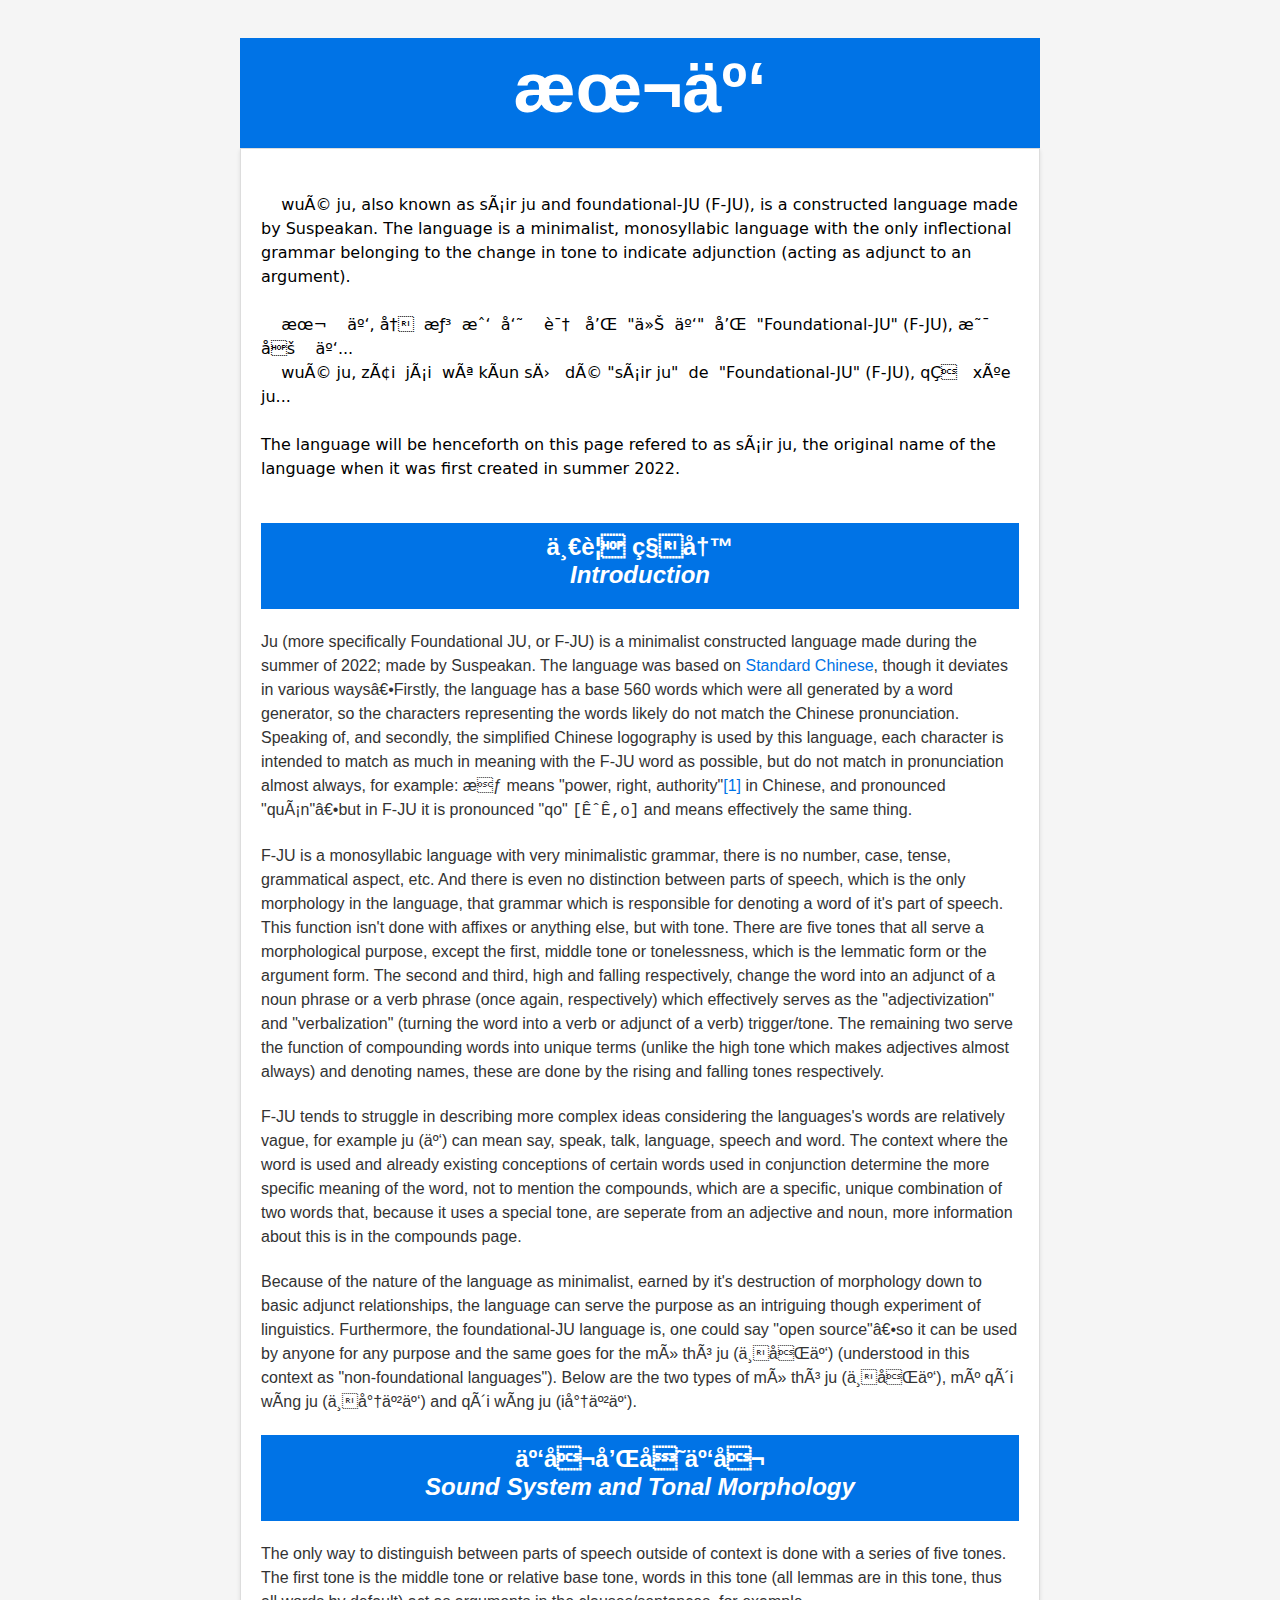
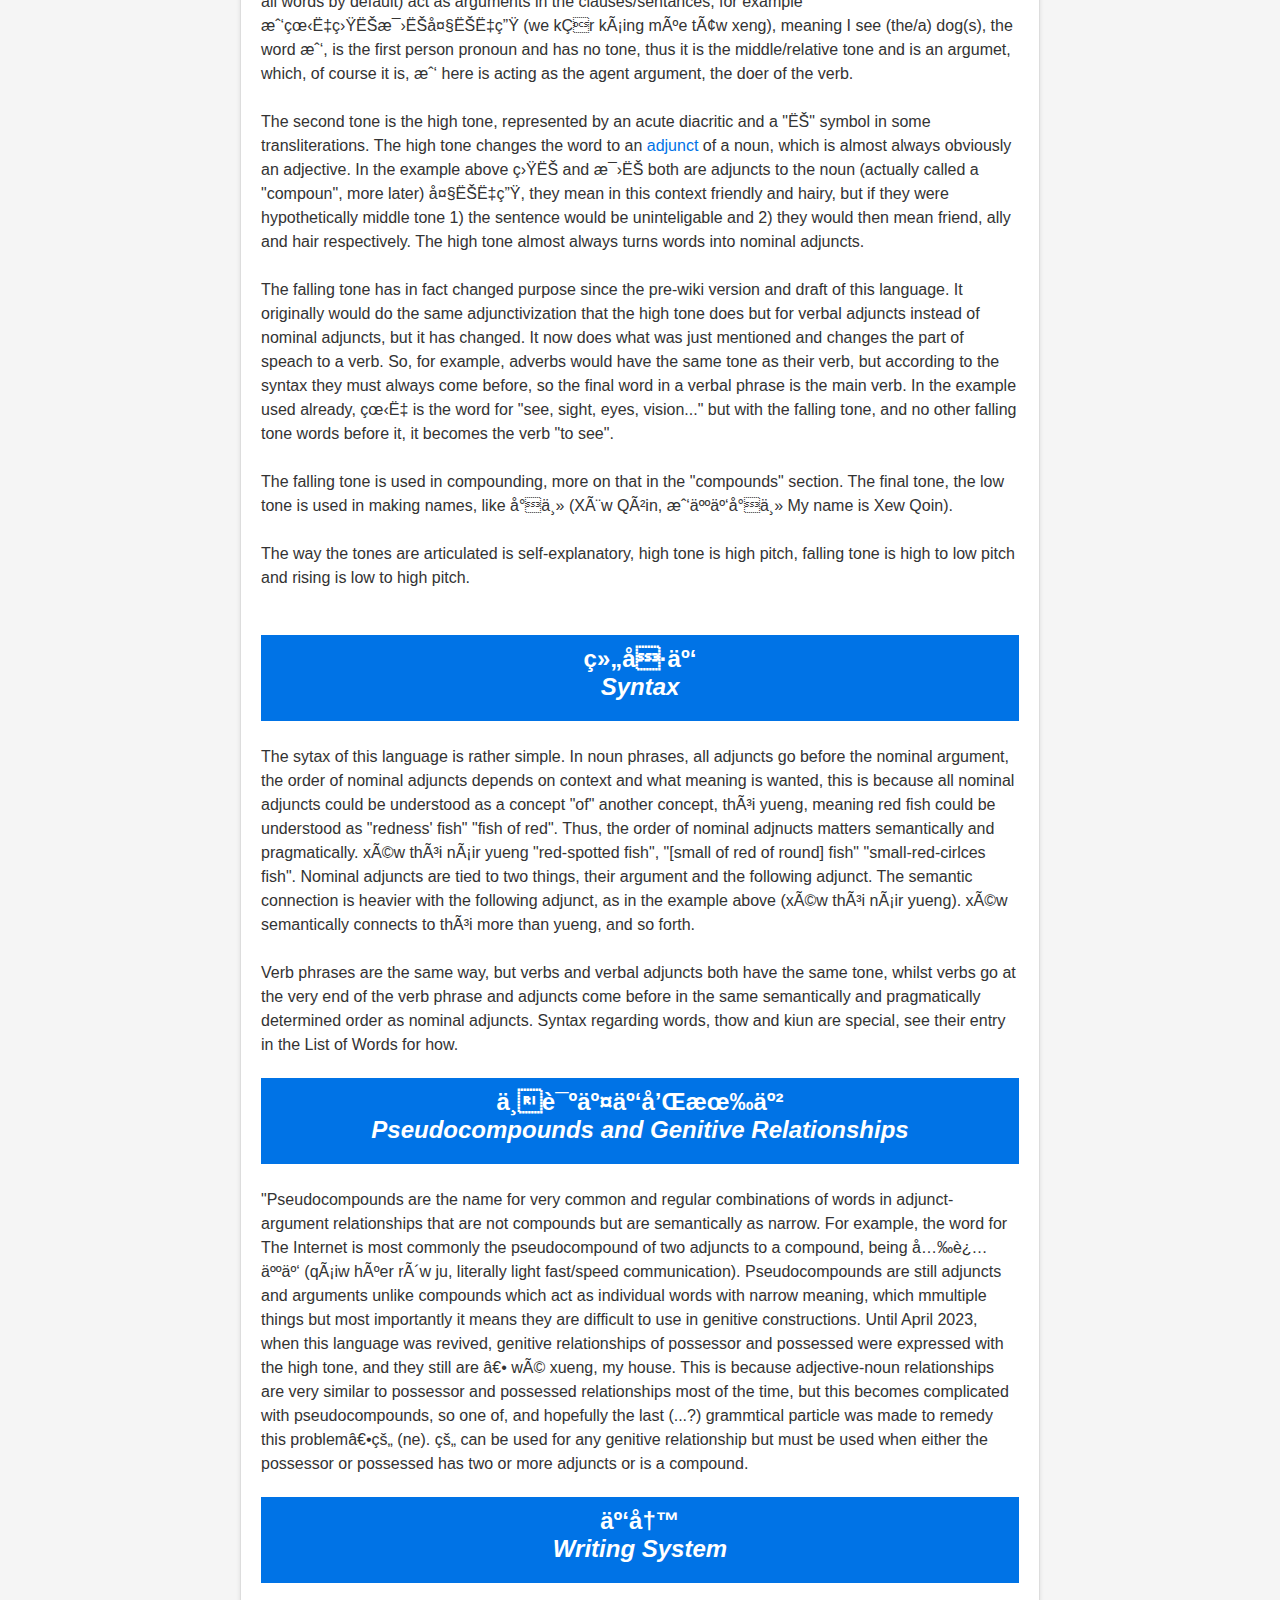
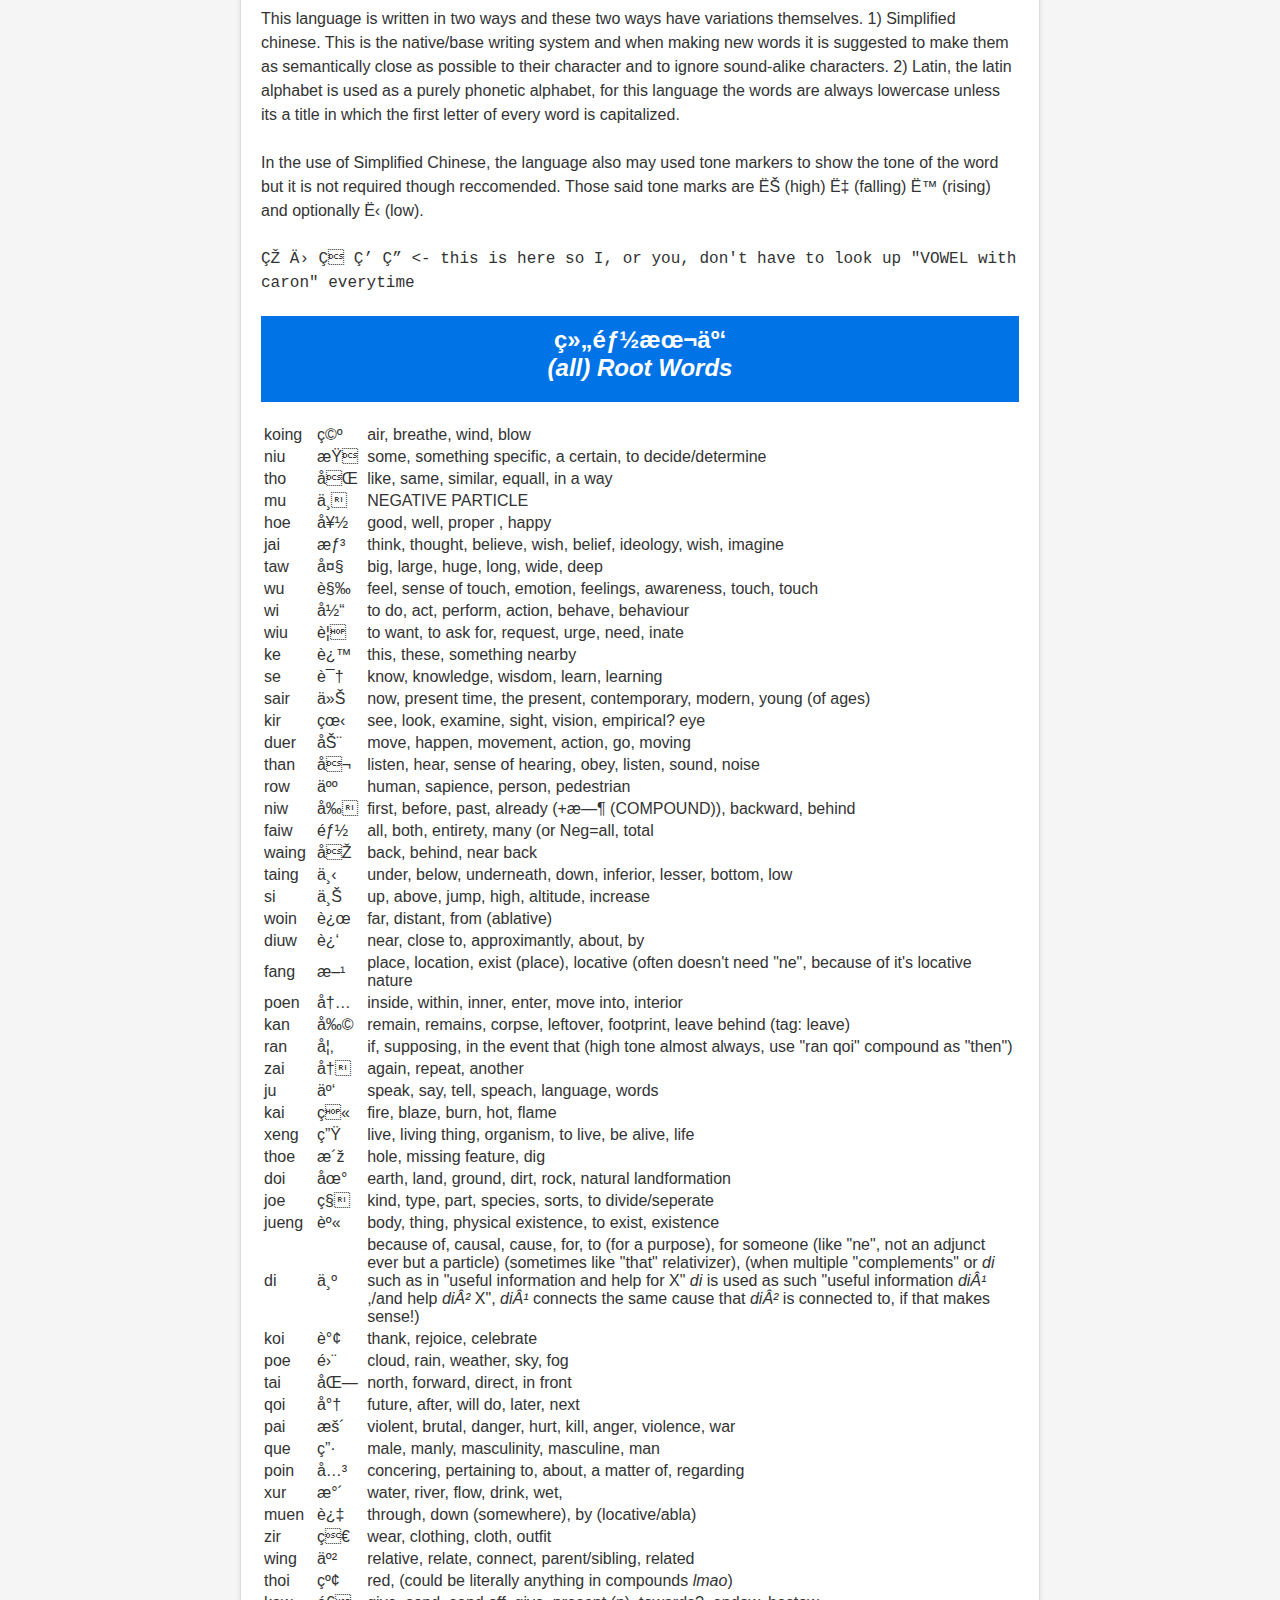
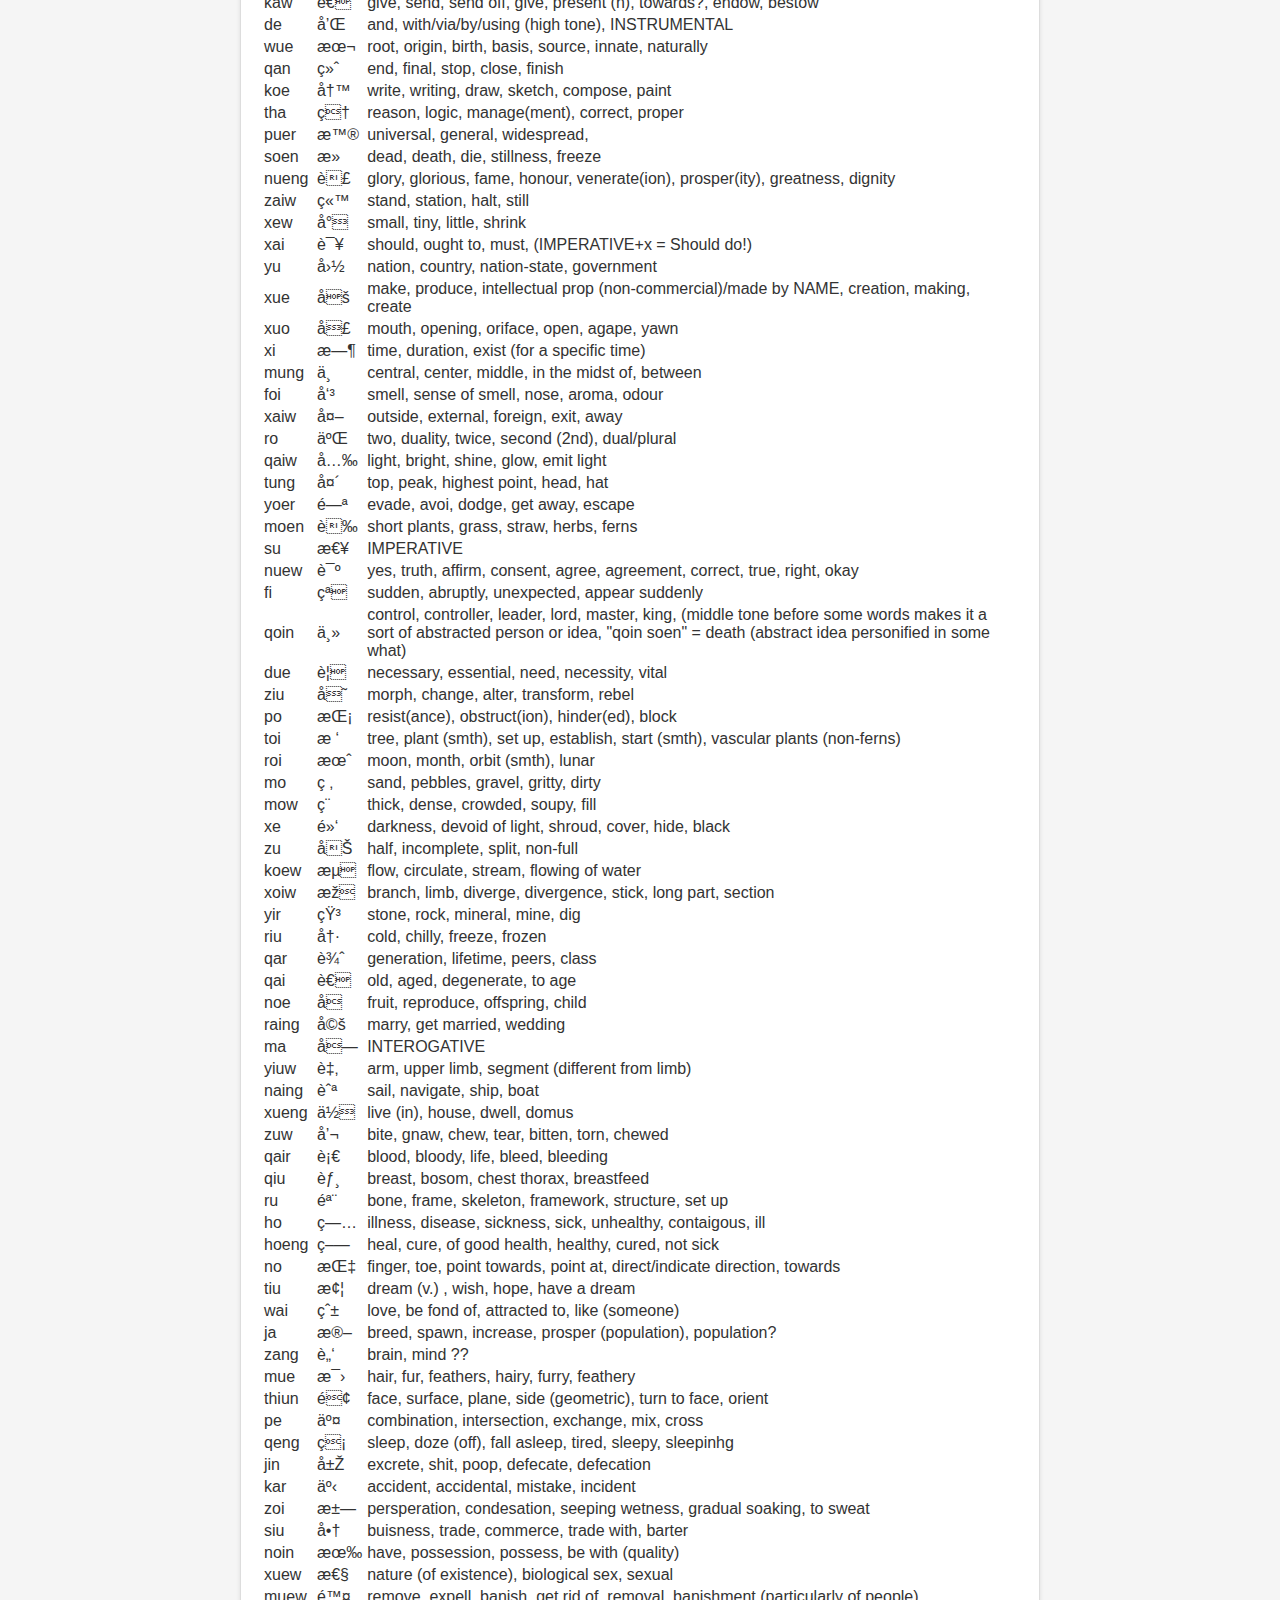
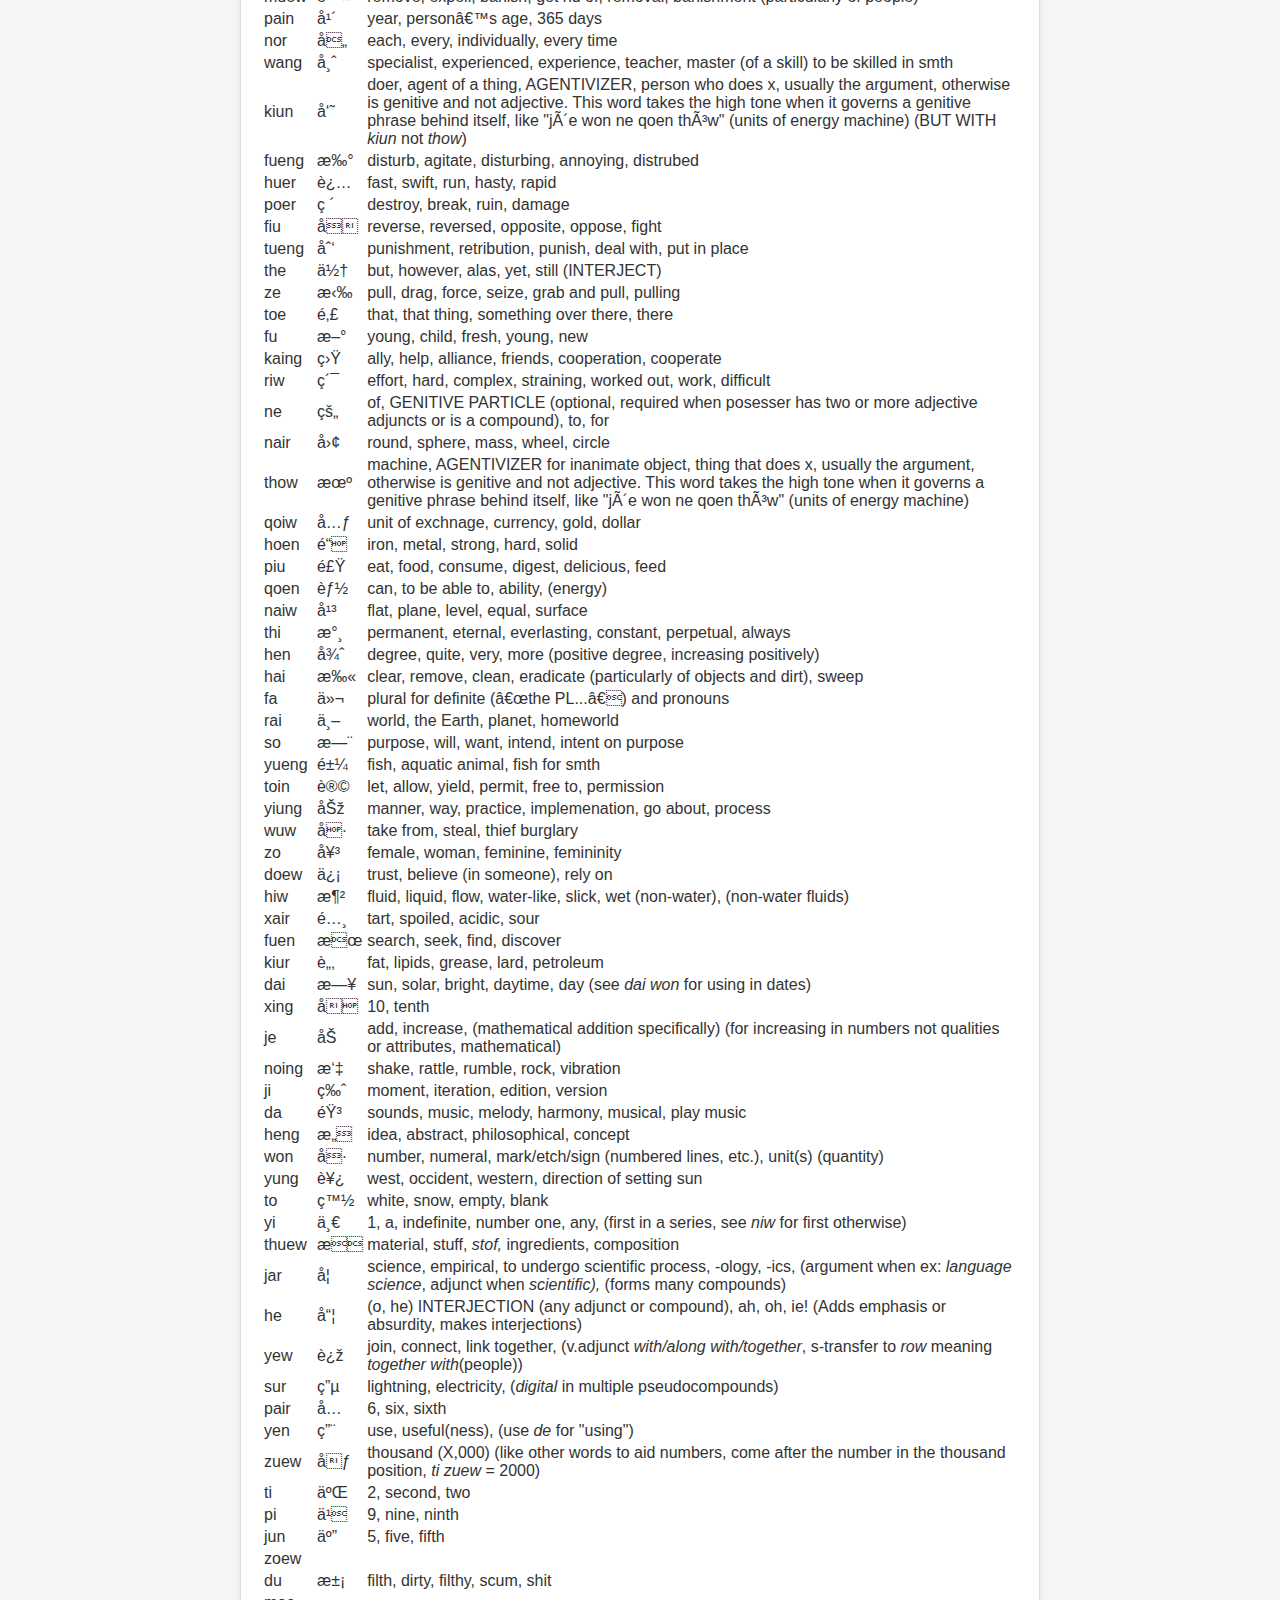
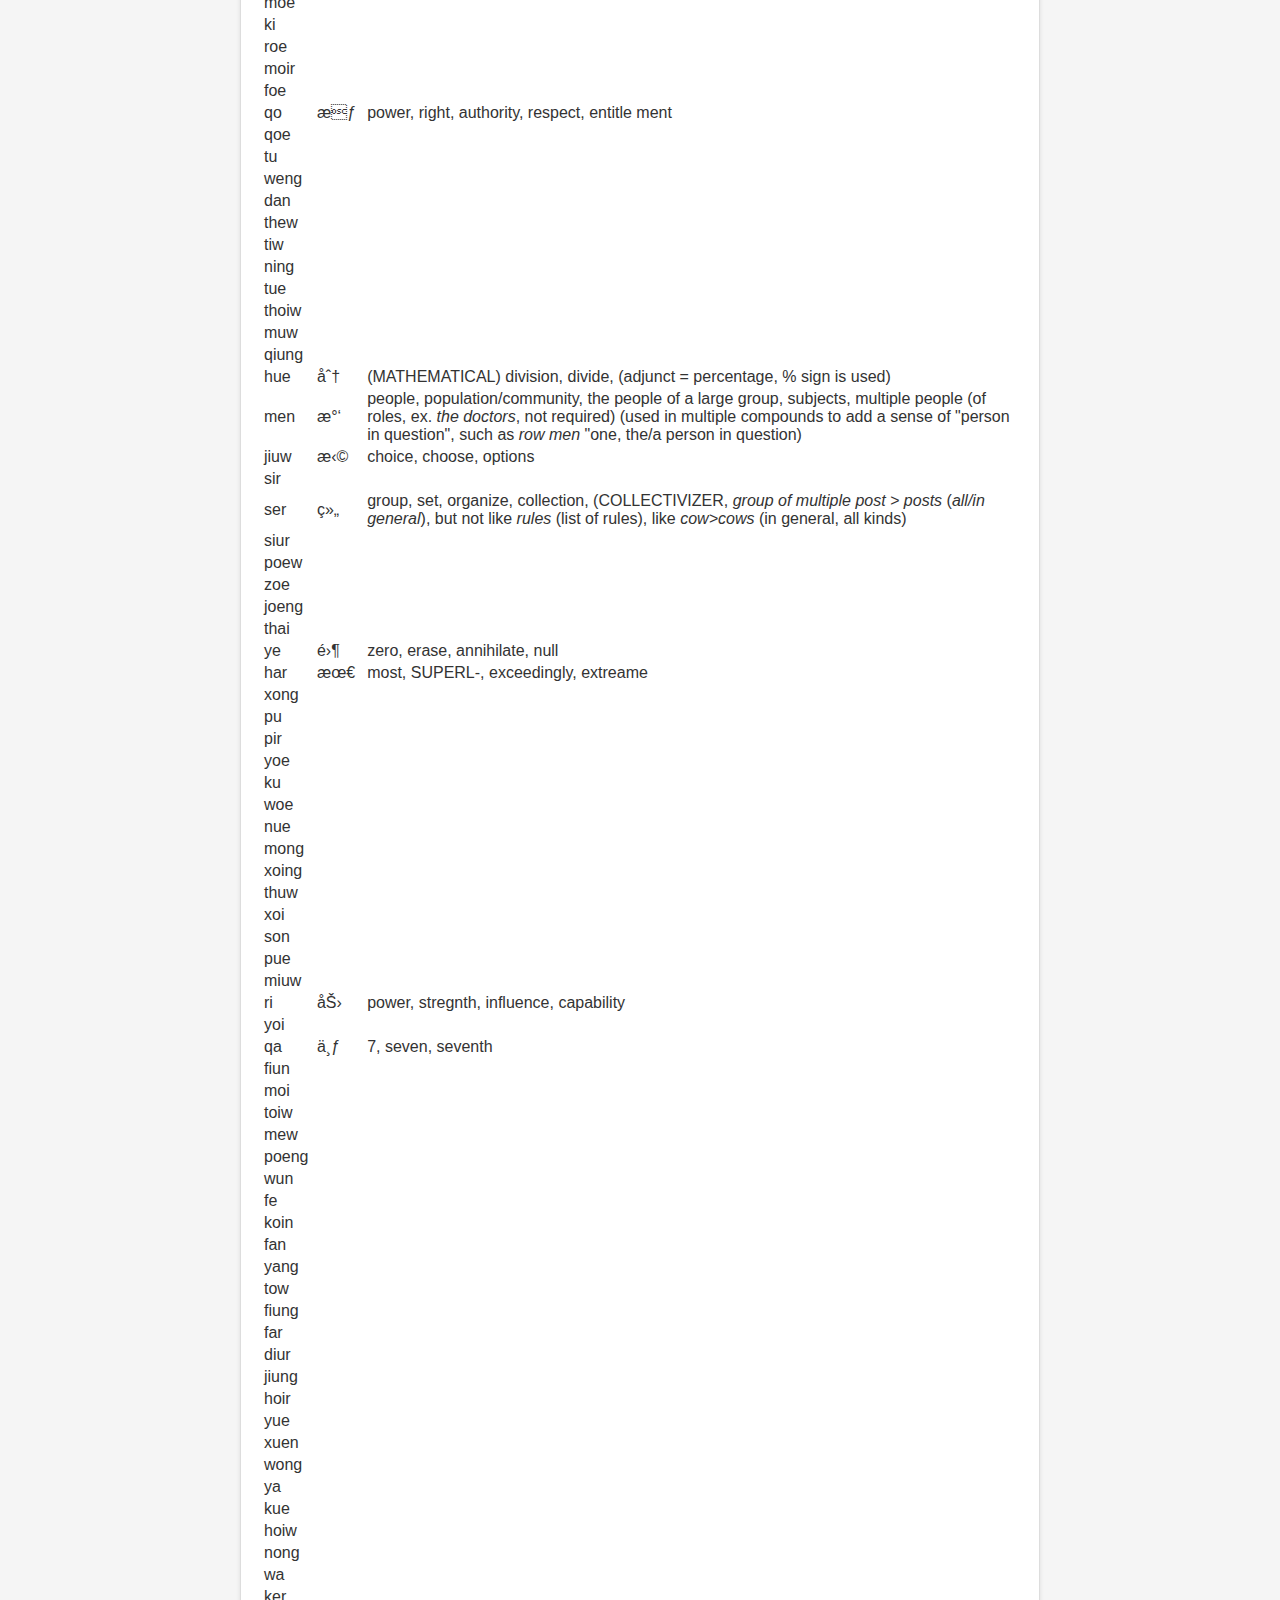
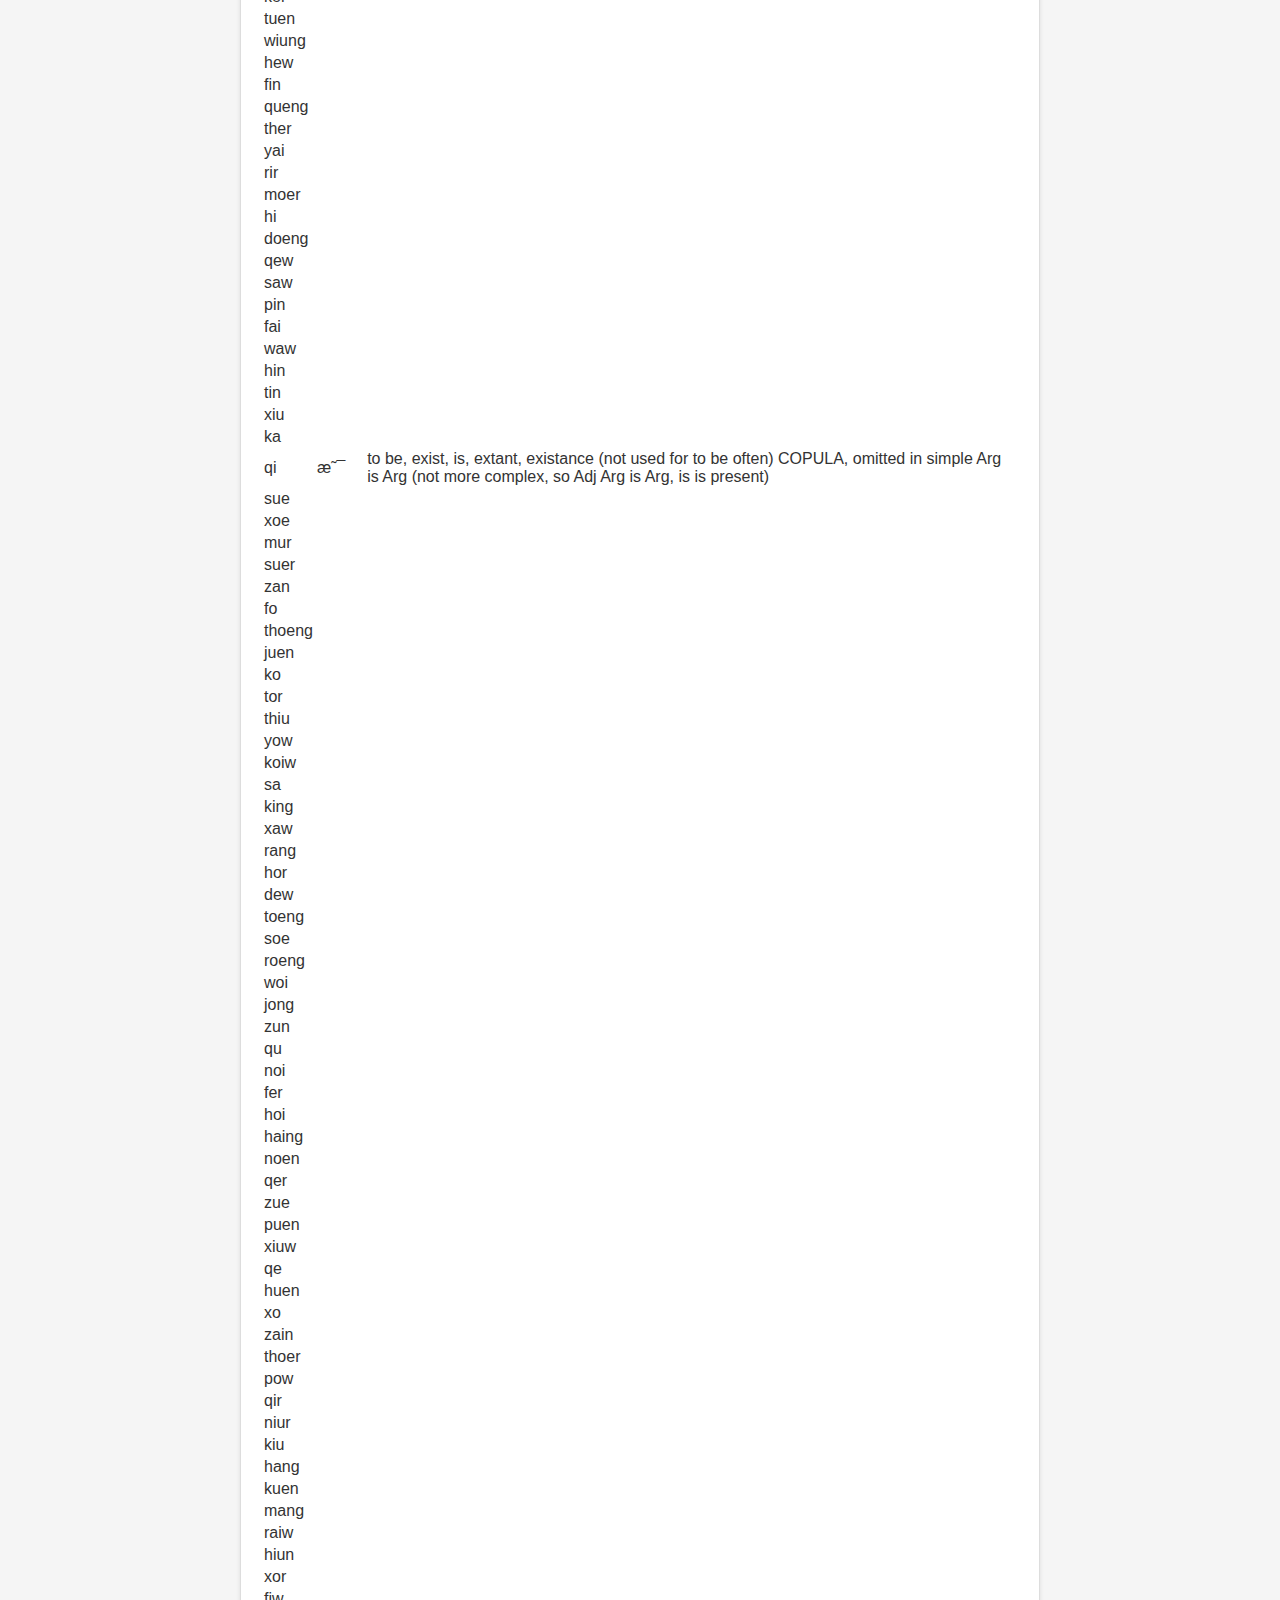
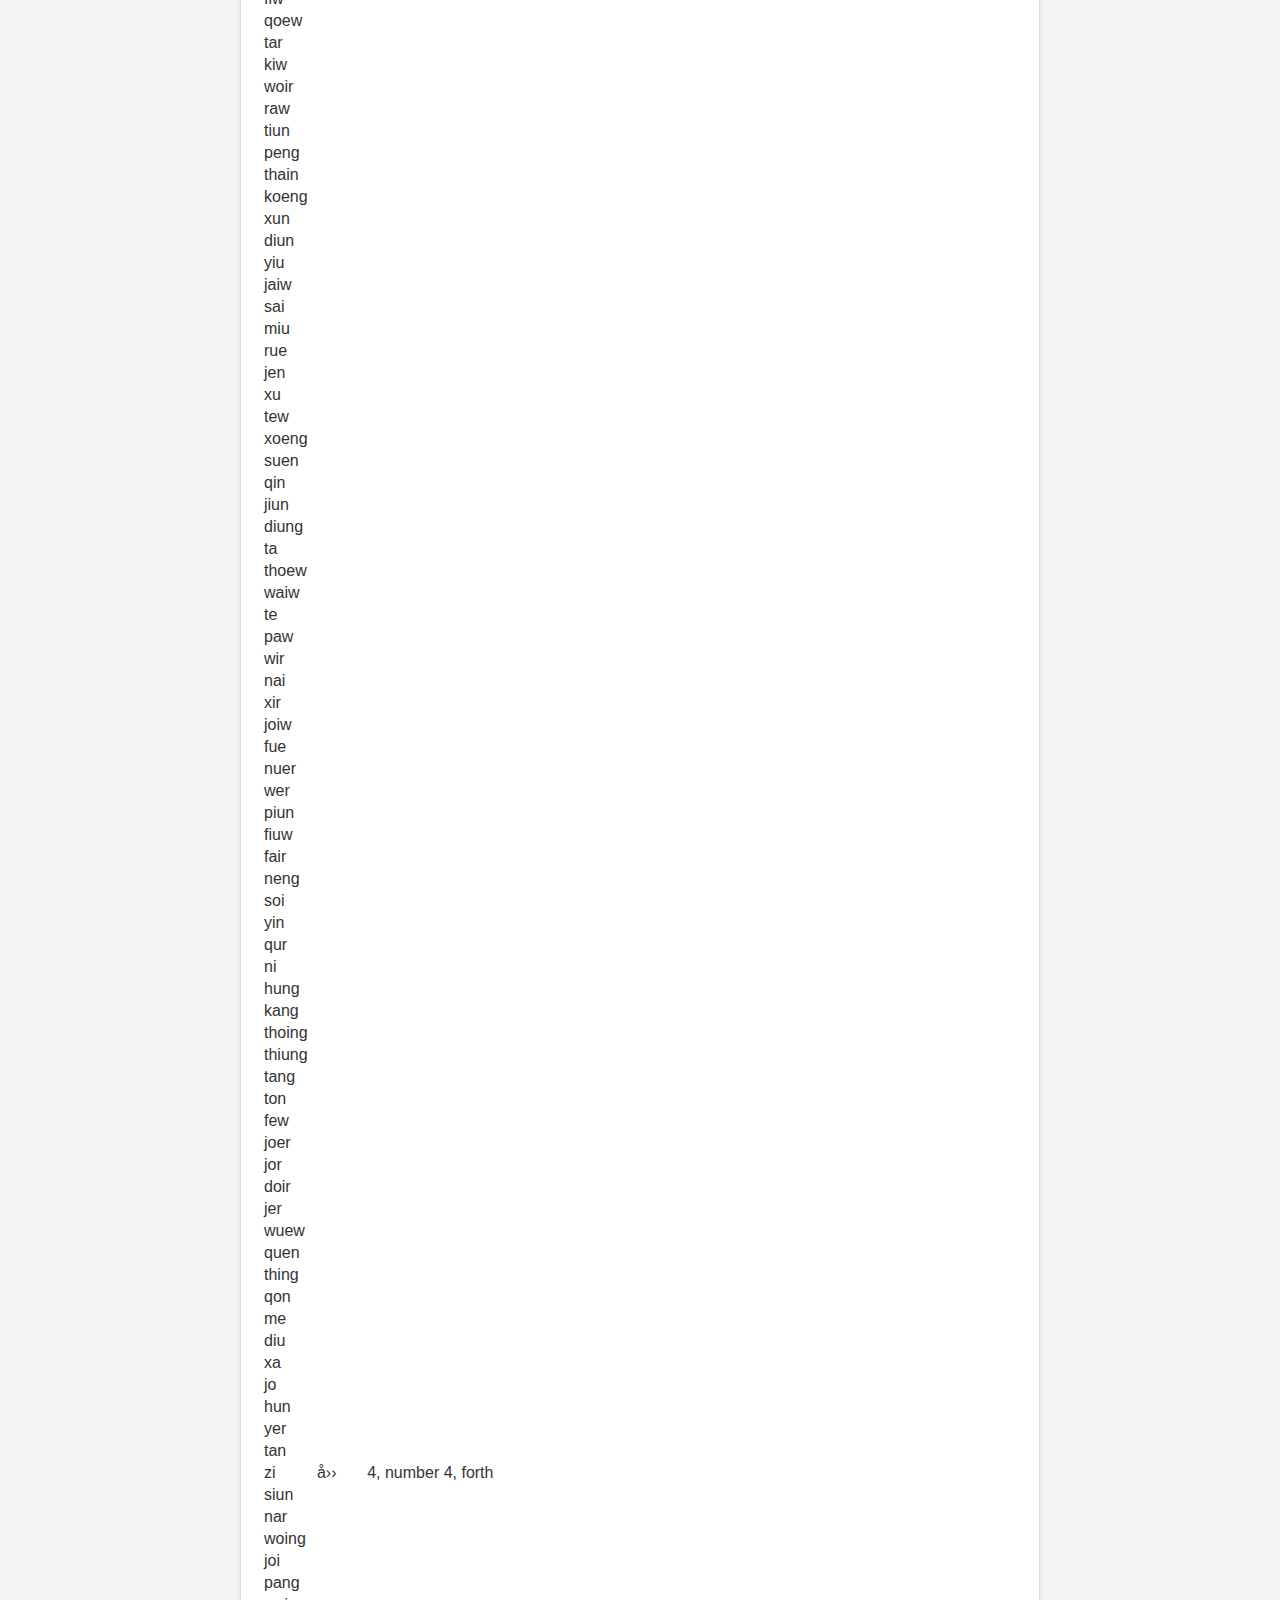
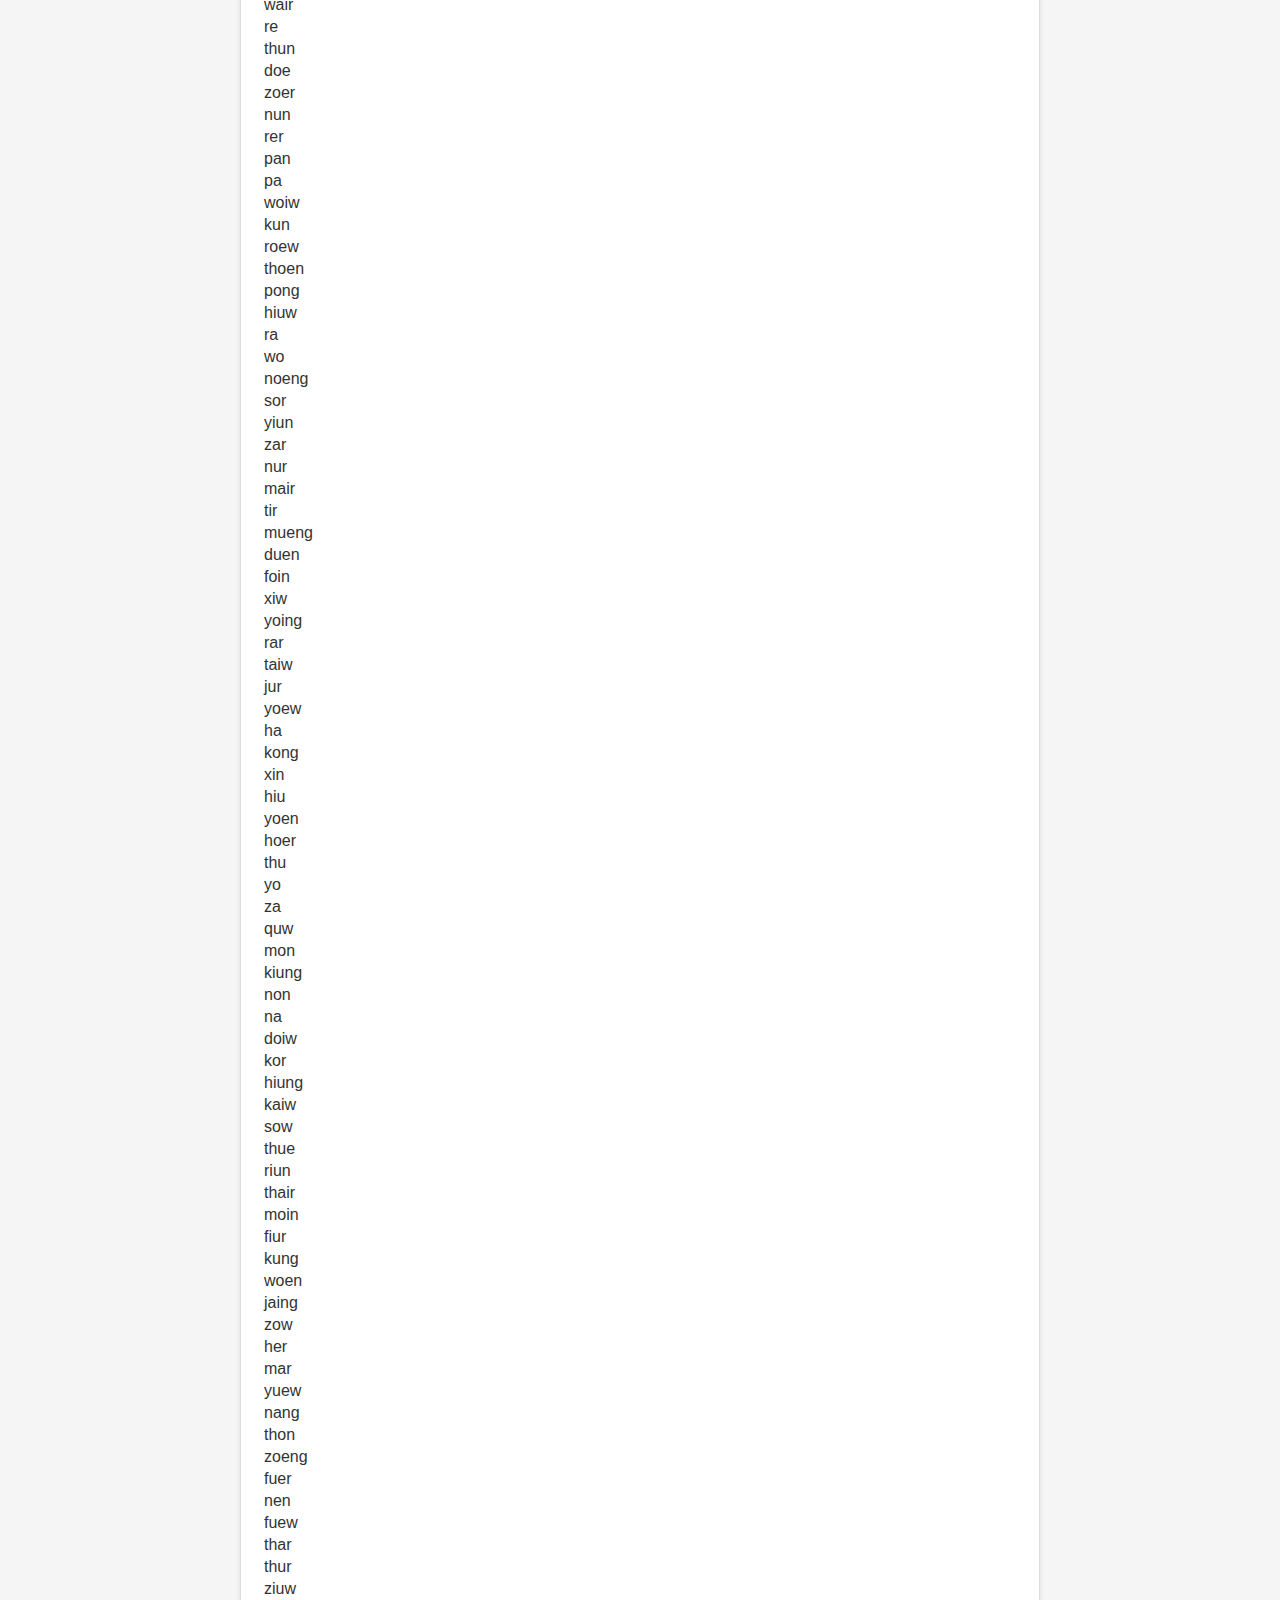
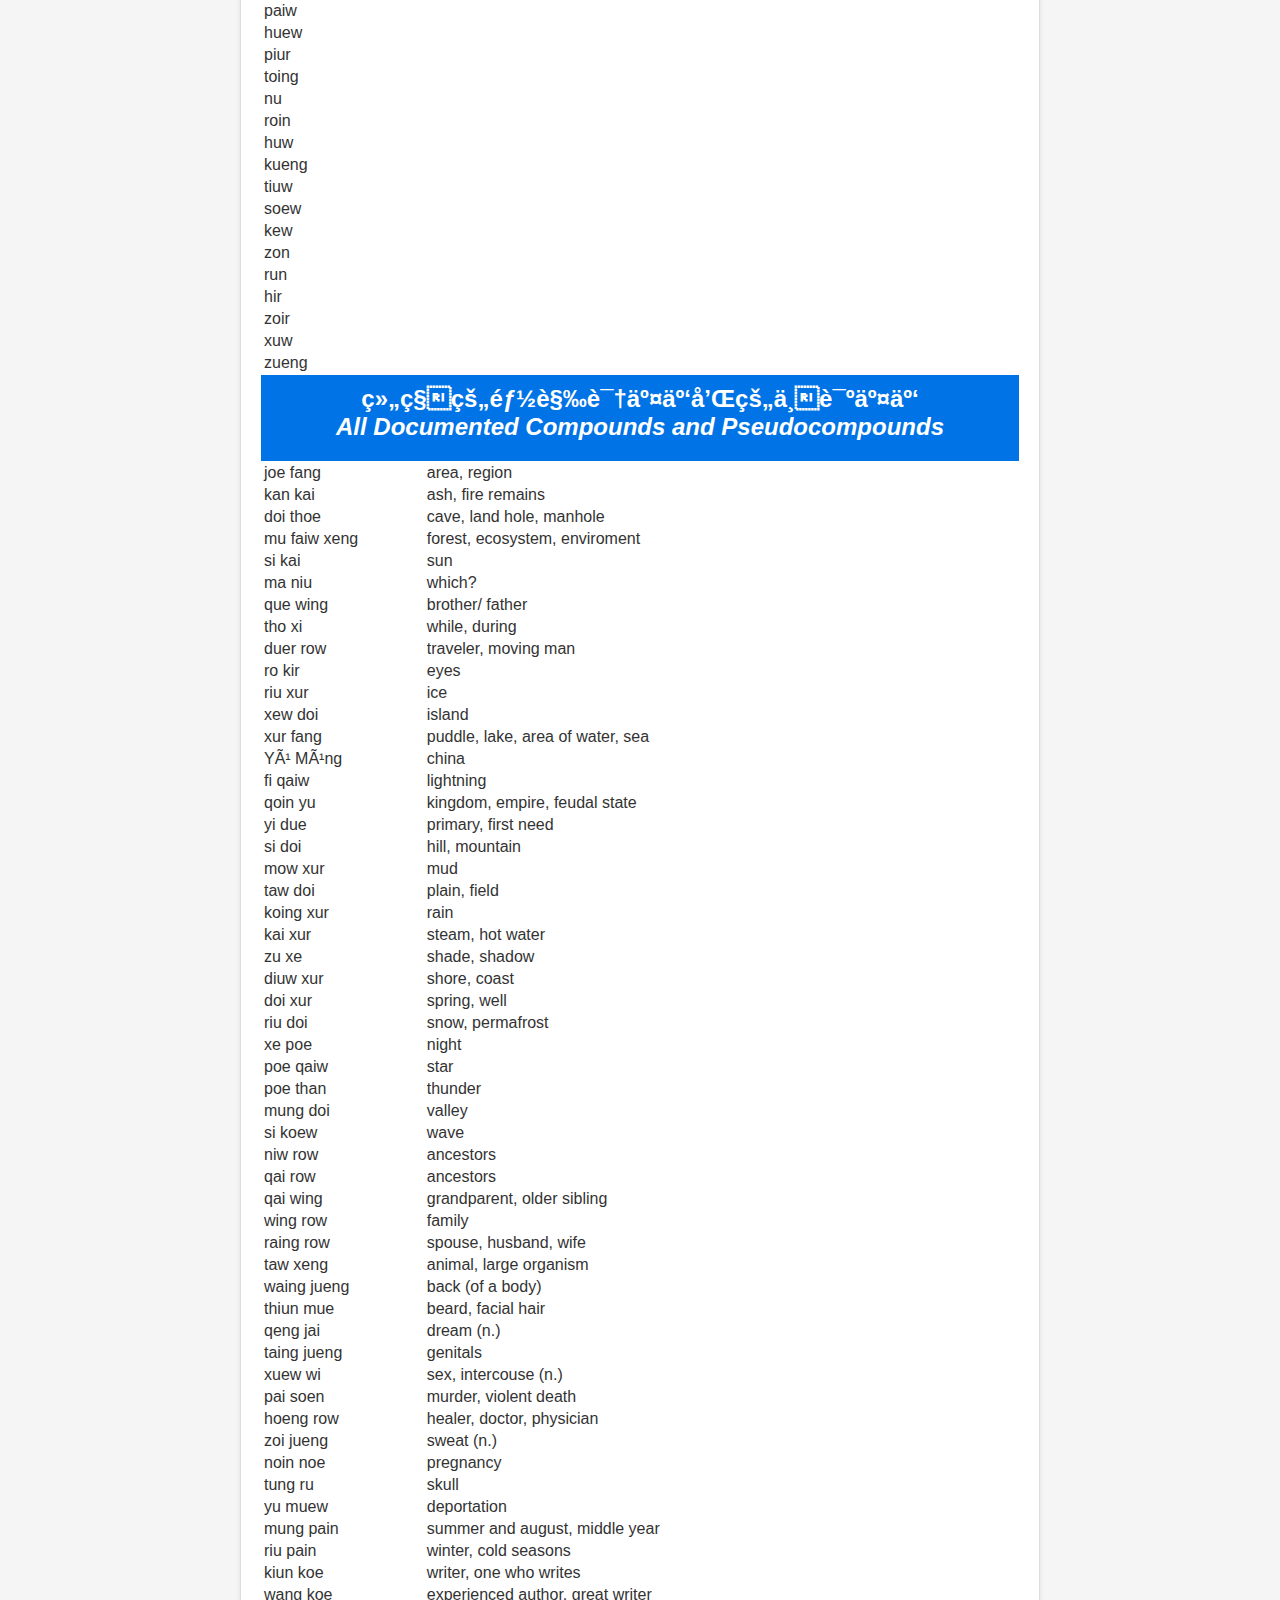
==== index.html @ cf99f9a7 "Update and rename wueju.html to index.html" ====
<head>
    <style>
        /* Reset some default styles for consistency */
body, h1, h2, p {
  margin: 0;
  padding: 0;
}

/* Set a background color and text color */
body {
  background-color: #f5f5f5; /* Light gray background */
  color: #333; /* Dark gray text */
  font-family: Arial, sans-serif;
}

/* Create a container for your content */
.container {
  max-width: 800px; /* Adjust this as needed */
  margin: 0 auto;
  padding: 20px;
}

/* Style the header */
.header {
  text-align: center;
  background-color: #0073e6; /* Wikipedia blue */
  color: #fff; /* White text on blue background */
  padding: 10px;
}

/* Style the main content area */
.content {
  padding: 20px;
  background-color: #fff;
  border: 1px solid #ddd; /* Add a light gray border */
  box-shadow: 0 2px 4px rgba(0, 0, 0, 0.1); /* Add a subtle shadow */
}

/* Style headings and paragraphs */
h1, h2 {
  font-size: 24px;
  margin-bottom: 10px;
}

p {
  font-size: 16px;
  line-height: 1.5;
}

/* Style links */
a {
  color: #0073e6; /* Wikipedia blue for links */
  text-decoration: none;
}

a:hover {
  text-decoration: underline; /* Underline on hover */
}
.code {
    display: block;
    white-space: pre-wrap;
    color: black;
    font-family: system-ui, -apple-system, BlinkMacSystemFont, 'Segoe UI', Roboto, Oxygen, Ubuntu, Cantarell, 'Open Sans', 'Helvetica Neue', sans-serif;
}
gls {
    font-family: 'Courier New', Courier, monospace;
}

    </style>
</head>
<br>
<!DOCTYPE html>
<html lang="en">

<head>
  <meta charset="UTF-8">
  <meta name="viewport" content="width=device-width, initial-scale=1.0">
  <title>WÚE JU</title>
  <link rel="stylesheet" href="styles.css">
</head>

<body>




  <div class="container">
    <div class="header">
      <h1 style="font-size: 70px;">本云</h1>
    </div>
    <div class="content" style="font-size: large;">
        <div>
            <code class="code"><p>
    wué ju, also known as sáir ju and foundational-JU (F-JU), is a constructed language made by Suspeakan. The language is a minimalist, monosyllabic language with the only inflectional grammar belonging to the change in tone to indicate adjunction (acting as adjunct to an argument).

    本    云, 再  想  我  员    识   和  "今  云"  和  "Foundational-JU" (F-JU), 是  做    云...
    wué ju, zâi  jái  wê kíun sě   dé "sáir ju"  de  "Foundational-JU" (F-JU), qǐ   xúe  ju...

The language will be henceforth on this page refered to as sáir ju, the original name of the language when it was first created in summer 2022.</p>
            </code>
        </div>
        <div class="header">
            <h2>一要 种写<br><i>Introduction</i></h2>
        </div>
        <br>
        <div>
<p>Ju (more specifically Foundational JU, or F-JU) is a minimalist constructed language made during the summer of 2022; made by Suspeakan. The language was based on <a href="https://en.wikipedia.org/wiki/Standard_Chinese">Standard Chinese</a>, though it deviates in various ways―Firstly, the language has a base 560 words which were all generated by a word generator, so the characters representing the words likely do not match the Chinese pronunciation. Speaking of, and secondly, the simplified Chinese logography is used by this language, each character is intended to match as much in meaning with the F-JU word as possible, but do not match in pronunciation almost always, for example: 权 means "power, right, authority"<a href="https://www.mdbg.net/chinese/dictionary?page=worddict&wdrst=0&wdqb=%E6%9D%83">[1]</a> in Chinese, and pronounced "quán"―but in F-JU it is pronounced "qo" <gls>[ʈʂo]</gls> and means effectively the same thing. </p>
<br>
<p>F-JU is a monosyllabic language with very minimalistic grammar, there is no number, case, tense, grammatical aspect, etc. And there is even no distinction between parts of speech, which is the only morphology in the language, that grammar which is responsible for denoting a word of it's part of speech. This function isn't done with affixes or anything else, but with tone. There are five tones that all serve a morphological purpose, except the first, middle tone or tonelessness, which is the lemmatic form or the argument form. The second and third, high and falling respectively, change the word into an adjunct of a noun phrase or a verb phrase (once again, respectively) which effectively serves as the "adjectivization" and "verbalization" (turning the word into a verb or adjunct of a verb) trigger/tone. The remaining two serve the function of compounding words into unique terms (unlike the high tone which makes adjectives almost always) and denoting names, these are done by the rising and falling tones respectively.</p>
<br>
<p>F-JU tends to struggle in describing more complex ideas considering the languages's words are relatively vague, for example ju (云) can mean say, speak, talk, language, speech and word. The context where the word is used and already existing conceptions of certain words used in conjunction determine the more specific meaning of the word, not to mention the compounds, which are a specific, unique combination of two words that, because it uses a special tone, are seperate from an adjective and noun, more information about this is in the compounds page.</p>
<br>
<p>Because of the nature of the language as minimalist, earned by it's destruction of morphology down to basic adjunct relationships, the language can serve the purpose as an intriguing though experiment of linguistics. Furthermore, the foundational-JU language is, one could say "open source"―so it can be used by anyone for any purpose and the same goes for the mû thó ju (不同云) (understood in this context as "non-foundational languages"). Below are the two types of mû thó ju (不同云), mú qôi wíng ju (不将亲云) and qôi wíng ju (i将亲云).</p>
        </div><br>
        <div class="header">
            <h2>云听和变云听<br><i>Sound System and Tonal Morphology</i></h2>
        </div>
<div><br>
    <p>
        The only way to distinguish between parts of speech outside of context is done with a series of five tones. The first tone is the middle tone or relative base tone, words in this tone (all lemmas are in this tone, thus all words by default) act as arguments in the clauses/sentances, for example 我看ˇ盟ˊ毛ˊ大ˊˇ生 (we kǐr káing múe tâw xeng), meaning I see (the/a) dog(s), the word 我, is the first person pronoun and has no tone, thus it is the middle/relative tone and is an argumet, which, of course it is, 我 here is acting as the agent argument, the doer of the verb. <br><br>
The second tone is the high tone, represented by an acute diacritic and a "ˊ" symbol in some transliterations. The high tone changes the word to an <a href="https://en.wikipedia.org/wiki/Adjunct_(grammar)#Predicates_vs._adjuncts">adjunct</a> of a noun, which is almost always obviously an adjective. In the example above 盟ˊ and 毛ˊ both are adjuncts to the noun (actually called a "compoun", more later) 大ˊˇ生, they mean in this context friendly and hairy, but if they were hypothetically middle tone 1) the sentence would be uninteligable and 2) they would then mean friend, ally and hair respectively. The high tone almost always turns words into nominal adjuncts.
<br><br>
The falling tone has in fact changed purpose since the pre-wiki version and draft of this language. It originally would do the same adjunctivization that the high tone does but for verbal adjuncts instead of nominal adjuncts, but it has changed. It now does what was just mentioned and changes the part of speach to a verb. So, for example, adverbs would have the same tone as their verb, but according to the syntax they must always come before, so the final word in a verbal phrase is the main verb. In the example used already, 看ˇ is the word for "see, sight, eyes, vision..." but with the falling tone, and no other falling tone words before it, it becomes the verb "to see". <br><br>
The falling tone is used in compounding, more on that in the "compounds" section.
The final tone, the low tone is used in making names, like 小主 (Xèw Qòin, 我人云小主 My name is Xew Qoin). <br><br>
The way the tones are articulated is self-explanatory, high tone is high pitch, falling tone is high to low pitch and rising is low to high pitch.
<br><br>
    </p>
</div><br>
<div class="header">
    <h2>组号云<br><i>Syntax</i></h2>
</div>
<div>
    <p><br>
        The sytax of this language is rather simple. In noun phrases, all adjuncts go before the nominal argument, the order of nominal adjuncts depends on context and what meaning is wanted, this is because all nominal adjuncts could be understood as a concept "of" another concept, thói yueng, meaning red fish could be understood as "redness' fish" "fish of red". Thus, the order of nominal adjnucts matters semantically and pragmatically. xéw thói náir yueng "red-spotted fish", "[small of red of round] fish" "small-red-cirlces fish". Nominal adjuncts are tied to two things, their argument and the following adjunct. The semantic connection is heavier with the following adjunct, as in the example above (xéw thói náir yueng). xéw semantically connects to thói more than yueng, and so forth. <br><br>Verb phrases are the same way, but verbs and verbal adjuncts both have the same tone, whilst verbs go at the very end of the verb phrase and adjuncts come before in the same semantically and pragmatically determined order as nominal adjuncts. Syntax regarding words, thow and kiun are special, see their entry in the List of Words for how.
    </p><br>
</div>
<div class="header">
    <h2>不诺交云和有亲<br><i>Pseudocompounds and Genitive Relationships</i></h2>
</div>
<div>
    <p><br>
        "Pseudocompounds are the name for very common and regular combinations of words in adjunct-argument relationships that are not compounds but are semantically as narrow. For example, the word for The Internet is most commonly the pseudocompound of two adjuncts to a compound, being 光迅人云 (qáiw húer rôw ju, literally light fast/speed communication). Pseudocompounds are still adjuncts and arguments unlike compounds which act as individual words with narrow meaning, which mmultiple things but most importantly it means they are difficult to use in genitive constructions. Until April 2023, when this language was revived, genitive relationships of possessor and possessed were expressed with the high tone, and they still are ― wé xueng, my house. This is because adjective-noun relationships are very similar to possessor and possessed relationships most of the time, but this becomes complicated with pseudocompounds, so one of, and hopefully the last (...?) grammtical particle was made to remedy this problem―的 (ne). 的 can be used for any genitive relationship but must be used when either the possessor or possessed has two or more adjuncts or is a compound.
    </p><br>
</div>
<div class="header">
    <h1>云写<br><i>Writing System</i></h1>
</div>
<div>
    <p><br>
        This language is written in two ways and these two ways have variations themselves. 1) Simplified chinese. This is the native/base writing system and when making new words it is suggested to make them as semantically close as possible to their character and to ignore sound-alike characters. 2) Latin, the latin alphabet is used as a purely phonetic alphabet, for this language the words are always lowercase unless its a title in which the first letter of every word is capitalized. <br><br>
In the use of Simplified Chinese, the language also may used tone markers to show the tone of the word but it is not required though reccomended. Those said tone marks are ˊ (high) ˇ (falling) ˙ (rising) and optionally ˋ (low).

<br><br>
<gls>ǎ ě ǐ ǒ ǔ <- this is here so I, or you, don't have to look up "VOWEL with caron" everytime</gls>
    </p><br>
</div>




    <div class="header">
        <h1>组都本云<br><i>(all) Root Words</i></h1>
    </div>
<div><br>
    <table>
        <tbody><tr>
        <td>koing
        </td>
        <td>空
        </td>
        <td colspan="4">air, breathe, wind, blow
        </td></tr>
        <tr>
        <td>niu
        </td>
        <td>某
        </td>
        <td colspan="4">some, something specific, a certain, to decide/determine
        </td></tr>
        <tr>
        <td>tho
        </td>
        <td>同
        </td>
        <td colspan="4">like, same, similar, equall, in a way
        </td></tr>
        <tr>
        <td>mu
        </td>
        <td>不
        </td>
        <td colspan="4">NEGATIVE PARTICLE
        </td></tr>
        <tr>
        <td>hoe
        </td>
        <td>好
        </td>
        <td colspan="4">good, well, proper , happy
        </td></tr>
        <tr>
        <td>jai
        </td>
        <td>想
        </td>
        <td colspan="4">think, thought, believe, wish, belief, ideology, wish, imagine
        </td></tr>
        <tr>
        <td>taw
        </td>
        <td>大
        </td>
        <td colspan="4">big, large, huge, long, wide, deep
        </td></tr>
        <tr>
        <td>wu
        </td>
        <td>觉
        </td>
        <td colspan="4">feel, sense of touch, emotion, feelings, awareness, touch, touch
        </td></tr>
        <tr>
        <td>wi
        </td>
        <td>当
        </td>
        <td colspan="4">to do, act, perform, action, behave, behaviour
        </td></tr>
        <tr>
        <td>wiu
        </td>
        <td>要
        </td>
        <td colspan="4">to want, to ask for, request, urge, need, inate
        </td></tr>
        <tr>
        <td>ke
        </td>
        <td>这
        </td>
        <td colspan="4">this, these, something nearby
        </td></tr>
        <tr>
        <td>se
        </td>
        <td>识
        </td>
        <td colspan="4">know, knowledge, wisdom, learn, learning
        </td></tr>
        <tr>
        <td>sair
        </td>
        <td>今
        </td>
        <td colspan="4">now, present time, the present, contemporary, modern, young (of ages)
        </td></tr>
        <tr>
        <td>kir
        </td>
        <td>看
        </td>
        <td colspan="4">see, look, examine, sight, vision, empirical? eye
        </td></tr>
        <tr>
        <td>duer
        </td>
        <td>动
        </td>
        <td colspan="4">move, happen, movement, action, go, moving
        </td></tr>
        <tr>
        <td>than
        </td>
        <td>听
        </td>
        <td colspan="4">listen, hear, sense of hearing, obey, listen, sound, noise
        </td></tr>
        <tr>
        <td>row
        </td>
        <td>人
        </td>
        <td colspan="4">human, sapience, person, pedestrian
        </td></tr>
        <tr>
        <td>niw
        </td>
        <td>前
        </td>
        <td colspan="4">first, before, past, already (+时 (COMPOUND)), backward, behind
        </td></tr>
        <tr>
        <td>faiw
        </td>
        <td>都
        </td>
        <td colspan="4">all, both, entirety, many (or Neg=all, total
        </td></tr>
        <tr>
        <td>waing
        </td>
        <td>后
        </td>
        <td colspan="4">back, behind, near back
        </td></tr>
        <tr>
        <td>taing
        </td>
        <td>下
        </td>
        <td colspan="4">under, below, underneath, down, inferior, lesser, bottom, low
        </td></tr>
        <tr>
        <td>si
        </td>
        <td>上
        </td>
        <td colspan="4">up, above, jump, high, altitude, increase
        </td></tr>
        <tr>
        <td>woin
        </td>
        <td>远
        </td>
        <td colspan="4">far, distant, from (ablative)
        </td></tr>
        <tr>
        <td>diuw
        </td>
        <td>近
        </td>
        <td colspan="4">near, close to, approximantly, about, by
        </td></tr>
        <tr>
        <td>fang
        </td>
        <td>方
        </td>
        <td colspan="4">place, location, exist (place), locative (often doesn't need "ne", because of it's locative nature
        </td></tr>
        <tr>
        <td>poen
        </td>
        <td>内
        </td>
        <td colspan="4">inside, within, inner, enter, move into, interior
        </td></tr>
        <tr>
        <td>kan
        </td>
        <td>剩
        </td>
        <td colspan="4">remain, remains, corpse, leftover, footprint, leave behind (tag: leave)
        </td></tr>
        <tr>
        <td>ran
        </td>
        <td>如
        </td>
        <td colspan="4">if, supposing, in the event that (high tone almost always, use "ran qoi" compound as "then")
        </td></tr>
        <tr>
        <td>zai
        </td>
        <td>再
        </td>
        <td colspan="4">again, repeat, another
        </td></tr>
        <tr>
        <td>ju
        </td>
        <td>云
        </td>
        <td colspan="4">speak, say, tell, speach, language, words
        </td></tr>
        <tr>
        <td>kai
        </td>
        <td>火
        </td>
        <td colspan="4">fire, blaze, burn, hot, flame
        </td></tr>
        <tr>
        <td>xeng
        </td>
        <td>生
        </td>
        <td colspan="4">live, living thing, organism, to live, be alive, life
        </td></tr>
        <tr>
        <td>thoe
        </td>
        <td>洞
        </td>
        <td colspan="4">hole, missing feature, dig
        </td></tr>
        <tr>
        <td>doi
        </td>
        <td>地
        </td>
        <td colspan="4">earth, land, ground, dirt, rock, natural landformation
        </td></tr>
        <tr>
        <td>joe
        </td>
        <td>种
        </td>
        <td colspan="4">kind, type, part, species, sorts, to divide/seperate
        </td></tr>
        <tr>
        <td>jueng
        </td>
        <td>身
        </td>
        <td colspan="4">body, thing, physical existence, to exist, existence
        </td></tr>
        <tr>
        <td>di
        </td>
        <td>为
        </td>
        <td colspan="4">because of, causal, cause, for, to (for a purpose), for someone (like "ne", not an adjunct ever but a particle) (sometimes like "that" relativizer), (when multiple "complements" or <i>di</i> such as in "useful information and help for X" <i>di</i> is used as such "useful information <i>di¹</i> ,/and help <i>di²</i> X", <i>di¹</i> connects the same cause that <i>di²</i> is connected to, if that makes sense!)
        </td></tr>
        <tr>
        <td>koi
        </td>
        <td>谢
        </td>
        <td colspan="4">thank, rejoice, celebrate
        </td></tr>
        <tr>
        <td>poe
        </td>
        <td>雨
        </td>
        <td colspan="4">cloud, rain, weather, sky, fog
        </td></tr>
        <tr>
        <td>tai
        </td>
        <td>北
        </td>
        <td colspan="4">north, forward, direct, in front
        </td></tr>
        <tr>
        <td>qoi
        </td>
        <td>将
        </td>
        <td colspan="4">future, after, will do, later, next
        </td></tr>
        <tr>
        <td>pai
        </td>
        <td>暴
        </td>
        <td colspan="4">violent, brutal, danger, hurt, kill, anger, violence, war
        </td></tr>
        <tr>
        <td>que
        </td>
        <td>男
        </td>
        <td colspan="4">male, manly, masculinity, masculine, man
        </td></tr>
        <tr>
        <td>poin
        </td>
        <td>关
        </td>
        <td colspan="4">concering, pertaining to, about, a matter of, regarding
        </td></tr>
        <tr>
        <td>xur
        </td>
        <td>水
        </td>
        <td colspan="4">water, river, flow, drink, wet,
        </td></tr>
        <tr>
        <td>muen
        </td>
        <td>过
        </td>
        <td colspan="4">through, down (somewhere), by (locative/abla)
        </td></tr>
        <tr>
        <td>zir
        </td>
        <td>着
        </td>
        <td colspan="4">wear, clothing, cloth, outfit
        </td></tr>
        <tr>
        <td>wing
        </td>
        <td>亲
        </td>
        <td colspan="4">relative, relate, connect, parent/sibling, related
        </td></tr>
        <tr>
        <td>thoi
        </td>
        <td>红
        </td>
        <td colspan="4">red, (could be literally anything in compounds <i>lmao</i>)
        </td></tr>
        <tr>
        <td>kaw
        </td>
        <td>送
        </td>
        <td colspan="4">give, send, send off, give, present (n), towards?, endow, bestow
        </td></tr>
        <tr>
        <td>de
        </td>
        <td>和
        </td>
        <td colspan="4">and, with/via/by/using (high tone), INSTRUMENTAL
        </td></tr>
        <tr>
        <td>wue
        </td>
        <td>本
        </td>
        <td colspan="4">root, origin, birth, basis, source, innate, naturally
        </td></tr>
        <tr>
        <td>qan
        </td>
        <td>终
        </td>
        <td colspan="4">end, final, stop, close, finish
        </td></tr>
        <tr>
        <td>koe
        </td>
        <td>写
        </td>
        <td colspan="4">write, writing, draw, sketch, compose, paint
        </td></tr>
        <tr>
        <td>tha
        </td>
        <td>理
        </td>
        <td colspan="4">reason, logic, manage(ment), correct, proper
        </td></tr>
        <tr>
        <td>puer
        </td>
        <td>普
        </td>
        <td colspan="4">universal, general, widespread,
        </td></tr>
        <tr>
        <td>soen
        </td>
        <td>死
        </td>
        <td colspan="4">dead, death, die, stillness, freeze
        </td></tr>
        <tr>
        <td>nueng
        </td>
        <td>荣
        </td>
        <td colspan="4">glory, glorious, fame, honour, venerate(ion), prosper(ity), greatness, dignity
        </td></tr>
        <tr>
        <td>zaiw
        </td>
        <td>站
        </td>
        <td colspan="4">stand, station, halt, still
        </td></tr>
        <tr>
        <td>xew
        </td>
        <td>小
        </td>
        <td colspan="4">small, tiny, little, shrink
        </td></tr>
        <tr>
        <td>xai
        </td>
        <td>该
        </td>
        <td colspan="4">should, ought to, must, (IMPERATIVE+x = Should do!)
        </td></tr>
        <tr>
        <td>yu
        </td>
        <td>国
        </td>
        <td colspan="4">nation, country, nation-state, government
        </td></tr>
        <tr>
        <td>xue
        </td>
        <td>做
        </td>
        <td colspan="4">make, produce, intellectual prop (non-commercial)/made by NAME, creation, making, create
        </td></tr>
        <tr>
        <td>xuo
        </td>
        <td>口
        </td>
        <td colspan="4">mouth, opening, oriface, open, agape, yawn
        </td></tr>
        <tr>
        <td>xi
        </td>
        <td>时
        </td>
        <td colspan="4">time, duration, exist (for a specific time)
        </td></tr>
        <tr>
        <td>mung
        </td>
        <td>中
        </td>
        <td colspan="4">central, center, middle, in the midst of, between
        </td></tr>
        <tr>
        <td>foi
        </td>
        <td>味
        </td>
        <td colspan="4">smell, sense of smell, nose, aroma, odour
        </td></tr>
        <tr>
        <td>xaiw
        </td>
        <td>外
        </td>
        <td colspan="4">outside, external, foreign, exit, away
        </td></tr>
        <tr>
        <td>ro
        </td>
        <td>二
        </td>
        <td colspan="4">two, duality, twice, second (2nd), dual/plural
        </td></tr>
        <tr>
        <td>qaiw
        </td>
        <td>光
        </td>
        <td colspan="4">light, bright, shine, glow, emit light
        </td></tr>
        <tr>
        <td>tung
        </td>
        <td>头
        </td>
        <td colspan="4">top, peak, highest point, head, hat
        </td></tr>
        <tr>
        <td>yoer
        </td>
        <td>闪
        </td>
        <td colspan="4">evade, avoi, dodge, get away, escape
        </td></tr>
        <tr>
        <td>moen
        </td>
        <td>草
        </td>
        <td colspan="4">short plants, grass, straw, herbs, ferns
        </td></tr>
        <tr>
        <td>su
        </td>
        <td>急
        </td>
        <td colspan="4">IMPERATIVE
        </td></tr>
        <tr>
        <td>nuew
        </td>
        <td>诺
        </td>
        <td colspan="4">yes, truth, affirm, consent, agree, agreement, correct, true, right, okay
        </td></tr>
        <tr>
        <td>fi
        </td>
        <td>突
        </td>
        <td colspan="4">sudden, abruptly, unexpected, appear suddenly
        </td></tr>
        <tr>
        <td>qoin
        </td>
        <td>主
        </td>
        <td colspan="4">control, controller, leader, lord, master, king, (middle tone before some words makes it a sort of abstracted person or idea, "qoin soen" = death (abstract idea personified in some what)
        </td></tr>
        <tr>
        <td>due
        </td>
        <td>要
        </td>
        <td colspan="4">necessary, essential, need, necessity, vital
        </td></tr>
        <tr>
        <td>ziu
        </td>
        <td>变
        </td>
        <td colspan="4">morph, change, alter, transform, rebel
        </td></tr>
        <tr>
        <td>po
        </td>
        <td>挡
        </td>
        <td colspan="4">resist(ance), obstruct(ion), hinder(ed), block
        </td></tr>
        <tr>
        <td>toi
        </td>
        <td>树
        </td>
        <td colspan="4">tree, plant (smth), set up, establish, start (smth), vascular plants (non-ferns)
        </td></tr>
        <tr>
        <td>roi
        </td>
        <td>月
        </td>
        <td colspan="4">moon, month, orbit (smth), lunar
        </td></tr>
        <tr>
        <td>mo
        </td>
        <td>砂
        </td>
        <td colspan="4">sand, pebbles, gravel, gritty, dirty
        </td></tr>
        <tr>
        <td>mow
        </td>
        <td>稠
        </td>
        <td colspan="4">thick, dense, crowded, soupy, fill
        </td></tr>
        <tr>
        <td>xe
        </td>
        <td>黑
        </td>
        <td colspan="4">darkness, devoid of light, shroud, cover, hide, black
        </td></tr>
        <tr>
        <td>zu
        </td>
        <td>半
        </td>
        <td colspan="4">half, incomplete, split, non-full
        </td></tr>
        <tr>
        <td>koew
        </td>
        <td>流
        </td>
        <td colspan="4">flow, circulate, stream, flowing of water
        </td></tr>
        <tr>
        <td>xoiw
        </td>
        <td>枝
        </td>
        <td colspan="4">branch, limb, diverge, divergence, stick, long part, section
        </td></tr>
        <tr>
        <td>yir
        </td>
        <td>石
        </td>
        <td colspan="4">stone, rock, mineral, mine, dig
        </td></tr>
        <tr>
        <td>riu
        </td>
        <td>冷
        </td>
        <td colspan="4">cold, chilly, freeze, frozen
        </td></tr>
        <tr>
        <td>qar
        </td>
        <td>辈
        </td>
        <td colspan="4">generation, lifetime, peers, class
        </td></tr>
        <tr>
        <td>qai
        </td>
        <td>老
        </td>
        <td colspan="4">old, aged, degenerate, to age
        </td></tr>
        <tr>
        <td>noe
        </td>
        <td>子
        </td>
        <td colspan="4">fruit, reproduce, offspring, child
        </td></tr>
        <tr>
        <td>raing
        </td>
        <td>婚
        </td>
        <td colspan="4">marry, get married, wedding
        </td></tr>
        <tr>
        <td>ma
        </td>
        <td>吗
        </td>
        <td colspan="4">INTEROGATIVE
        </td></tr>
        <tr>
        <td>yiuw
        </td>
        <td>臂
        </td>
        <td colspan="4">arm, upper limb, segment (different from limb)
        </td></tr>
        <tr>
        <td>naing
        </td>
        <td>航
        </td>
        <td>sail, navigate, ship, boat
        </td></tr>
        <tr>
        <td>xueng
        </td>
        <td>住
        </td>
        <td>live (in), house, dwell, domus
        </td></tr>
        <tr>
        <td>zuw
        </td>
        <td>咬
        </td>
        <td>bite, gnaw, chew, tear, bitten, torn, chewed
        </td></tr>
        <tr>
        <td>qair
        </td>
        <td>血
        </td>
        <td>blood, bloody, life, bleed, bleeding
        </td></tr>
        <tr>
        <td>qiu
        </td>
        <td>胸
        </td>
        <td>breast, bosom, chest thorax, breastfeed
        </td></tr>
        <tr>
        <td>ru
        </td>
        <td>骨
        </td>
        <td>bone, frame, skeleton, framework, structure, set up
        </td></tr>
        <tr>
        <td>ho
        </td>
        <td>病
        </td>
        <td>illness, disease, sickness, sick, unhealthy, contaigous, ill
        </td></tr>
        <tr>
        <td>hoeng
        </td>
        <td>疗
        </td>
        <td>heal, cure, of good health, healthy, cured, not sick
        </td></tr>
        <tr>
        <td>no
        </td>
        <td>指
        </td>
        <td>finger, toe, point towards, point at, direct/indicate direction, towards
        </td></tr>
        <tr>
        <td>tiu
        </td>
        <td>梦
        </td>
        <td>dream (v.) , wish, hope, have a dream
        </td></tr>
        <tr>
        <td>wai
        </td>
        <td>爱
        </td>
        <td>love, be fond of, attracted to, like (someone)
        </td></tr>
        <tr>
        <td>ja
        </td>
        <td>殖
        </td>
        <td>breed, spawn, increase, prosper (population), population?
        </td></tr>
        <tr>
        <td>zang
        </td>
        <td>脑
        </td>
        <td>brain, mind&#160;??
        </td></tr>
        <tr>
        <td>mue
        </td>
        <td>毛
        </td>
        <td>hair, fur, feathers, hairy, furry, feathery
        </td></tr>
        <tr>
        <td>thiun
        </td>
        <td>面
        </td>
        <td>face, surface, plane, side (geometric), turn to face, orient
        </td></tr>
        <tr>
        <td>pe
        </td>
        <td>交
        </td>
        <td>combination, intersection, exchange, mix, cross
        </td></tr>
        <tr>
        <td>qeng
        </td>
        <td>睡
        </td>
        <td>sleep, doze (off), fall asleep, tired, sleepy, sleepinhg
        </td></tr>
        <tr>
        <td>jin
        </td>
        <td>屎
        </td>
        <td>excrete, shit, poop, defecate, defecation
        </td></tr>
        <tr>
        <td>kar
        </td>
        <td>事
        </td>
        <td>accident, accidental, mistake, incident
        </td></tr>
        <tr>
        <td>zoi
        </td>
        <td>汗
        </td>
        <td>persperation, condesation, seeping wetness, gradual soaking, to sweat
        </td></tr>
        <tr>
        <td>siu
        </td>
        <td>商
        </td>
        <td>buisness, trade, commerce, trade with, barter
        </td></tr>
        <tr>
        <td>noin
        </td>
        <td>有
        </td>
        <td>have, possession, possess, be with (quality)
        </td></tr>
        <tr>
        <td>xuew
        </td>
        <td>性
        </td>
        <td>nature (of existence), biological sex, sexual
        </td></tr>
        <tr>
        <td>muew
        </td>
        <td>除
        </td>
        <td>remove, expell, banish, get rid of, removal, banishment (particularly of people)
        </td></tr>
        <tr>
        <td>pain
        </td>
        <td>年
        </td>
        <td>year, person’s age, 365 days
        </td></tr>
        <tr>
        <td>nor
        </td>
        <td>各
        </td>
        <td>each, every, individually, every time
        </td></tr>
        <tr>
        <td>wang
        </td>
        <td>师
        </td>
        <td>specialist, experienced, experience, teacher, master (of a skill) to be skilled in smth
        </td></tr>
        <tr>
        <td>kiun
        </td>
        <td>员
        </td>
        <td>doer, agent of a thing, AGENTIVIZER, person who does x, usually the argument, otherwise is genitive and not adjective. This word takes the high tone when it governs a genitive phrase behind itself, like "jôe won ne qoen thów" (units of energy machine) (BUT WITH <i>kiun</i> not <i>thow</i>)
        </td></tr>
        <tr>
        <td>fueng
        </td>
        <td>扰
        </td>
        <td>disturb, agitate, disturbing, annoying, distrubed
        </td></tr>
        <tr>
        <td>huer
        </td>
        <td>迅
        </td>
        <td>fast, swift, run, hasty, rapid
        </td></tr>
        <tr>
        <td>poer
        </td>
        <td>破
        </td>
        <td>destroy, break, ruin, damage
        </td></tr>
        <tr>
        <td>fiu
        </td>
        <td>反
        </td>
        <td>reverse, reversed, opposite, oppose, fight
        </td></tr>
        <tr>
        <td>tueng
        </td>
        <td>刑
        </td>
        <td>punishment, retribution, punish, deal with, put in place
        </td></tr>
        <tr>
        <td>the
        </td>
        <td>但
        </td>
        <td>but, however, alas, yet, still (INTERJECT)
        </td></tr>
        <tr>
        <td>ze
        </td>
        <td>拉
        </td>
        <td>pull, drag, force, seize, grab and pull, pulling
        </td></tr>
        <tr>
        <td>toe
        </td>
        <td>那
        </td>
        <td>that, that thing, something over there, there
        </td></tr>
        <tr>
        <td>fu
        </td>
        <td>新
        </td>
        <td>young, child, fresh, young, new
        </td></tr>
        <tr>
        <td>kaing
        </td>
        <td>盟
        </td>
        <td>ally, help, alliance, friends, cooperation, cooperate
        </td></tr>
        <tr>
        <td>riw
        </td>
        <td>累
        </td>
        <td>effort, hard, complex, straining, worked out, work, difficult
        </td></tr>
        <tr>
        <td>ne
        </td>
        <td>的
        </td>
        <td>of, GENITIVE PARTICLE (optional, required when posesser has two or more adjective adjuncts or is a compound), to, for
        </td></tr>
        <tr>
        <td>nair
        </td>
        <td>团
        </td>
        <td>round, sphere, mass, wheel, circle
        </td></tr>
        <tr>
        <td>thow
        </td>
        <td>机
        </td>
        <td>machine, AGENTIVIZER for inanimate object, thing that does x, usually the argument, otherwise is genitive and not adjective. This word takes the high tone when it governs a genitive phrase behind itself, like "jôe won ne qoen thów" (units of energy machine)
        </td></tr>
        <tr>
        <td>qoiw
        </td>
        <td>元
        </td>
        <td>unit of exchnage, currency, gold, dollar
        </td></tr>
        <tr>
        <td>hoen
        </td>
        <td>铁
        </td>
        <td>iron, metal, strong, hard, solid
        </td></tr>
        <tr>
        <td>piu
        </td>
        <td>食
        </td>
        <td>eat, food, consume, digest, delicious, feed
        </td></tr>
        <tr>
        <td>qoen
        </td>
        <td>能
        </td>
        <td>can, to be able to, ability, (energy)
        </td></tr>
        <tr>
        <td>naiw
        </td>
        <td>平
        </td>
        <td>flat, plane, level, equal, surface
        </td></tr>
        <tr>
        <td>thi
        </td>
        <td>永
        </td>
        <td>permanent, eternal, everlasting, constant, perpetual, always
        </td></tr>
        <tr>
        <td>hen
        </td>
        <td>很
        </td>
        <td>degree, quite, very, more (positive degree, increasing positively)
        </td></tr>
        <tr>
        <td>hai
        </td>
        <td>扫
        </td>
        <td>clear, remove, clean, eradicate (particularly of objects and dirt), sweep
        </td></tr>
        <tr>
        <td>fa
        </td>
        <td>们
        </td>
        <td>plural for definite (“the PL...”) and pronouns
        </td></tr>
        <tr>
        <td>rai
        </td>
        <td>世
        </td>
        <td>world, the Earth, planet, homeworld
        </td></tr>
        <tr>
        <td>so
        </td>
        <td>旨
        </td>
        <td>purpose, will, want, intend, intent on purpose
        </td></tr>
        <tr>
        <td>yueng
        </td>
        <td>鱼
        </td>
        <td>fish, aquatic animal, fish for smth
        </td></tr>
        <tr>
        <td>toin
        </td>
        <td>让
        </td>
        <td>let, allow, yield, permit, free to, permission
        </td></tr>
        <tr>
        <td>yiung
        </td>
        <td>办
        </td>
        <td>manner, way, practice, implemenation, go about, process
        </td></tr>
        <tr>
        <td>wuw
        </td>
        <td>偷
        </td>
        <td>take from, steal, thief burglary
        </td></tr>
        <tr>
        <td>zo
        </td>
        <td>女
        </td>
        <td>female, woman, feminine, femininity
        </td></tr>
        <tr>
        <td>doew
        </td>
        <td>信
        </td>
        <td>trust, believe (in someone), rely on
        </td></tr>
        <tr>
        <td>hiw
        </td>
        <td>液
        </td>
        <td>fluid, liquid, flow, water-like, slick, wet (non-water), (non-water fluids)
        </td></tr>
        <tr>
        <td>xair
        </td>
        <td>酸
        </td>
        <td>tart, spoiled, acidic, sour
        </td></tr>
        <tr>
        <td>fuen
        </td>
        <td>搜
        </td>
        <td>search, seek, find, discover
        </td></tr>
        <tr>
        <td>kiur
        </td>
        <td>脂
        </td>
        <td>fat, lipids, grease, lard, petroleum
        </td></tr>
        <tr>
        <td>dai
        </td>
        <td>日
        </td>
        <td>sun, solar, bright, daytime, day (see <i>dai won</i> for using in dates)
        </td></tr>
        <tr>
        <td>xing
        </td>
        <td>十
        </td>
        <td>10, tenth
        </td></tr>
        <tr>
        <td>je
        </td>
        <td>加
        </td>
        <td>add, increase, (mathematical addition specifically) (for increasing in numbers not qualities or attributes, mathematical)
        </td></tr>
        <tr>
        <td>noing
        </td>
        <td>摇
        </td>
        <td>shake, rattle, rumble, rock, vibration
        </td></tr>
        <tr>
        <td>ji
        </td>
        <td>版
        </td>
        <td>moment, iteration, edition, version
        </td></tr>
        <tr>
        <td>da
        </td>
        <td>音
        </td>
        <td>sounds, music, melody, harmony, musical, play music
        </td></tr>
        <tr>
        <td>heng
        </td>
        <td>意
        </td>
        <td>idea, abstract, philosophical, concept
        </td></tr>
        <tr>
        <td>won
        </td>
        <td>号
        </td>
        <td>number, numeral, mark/etch/sign (numbered lines, etc.), unit(s) (quantity)
        </td></tr>
        <tr>
        <td>yung
        </td>
        <td>西
        </td>
        <td>west, occident, western, direction of setting sun
        </td></tr>
        <tr>
        <td>to
        </td>
        <td>白
        </td>
        <td>white, snow, empty, blank
        </td></tr>
        <tr>
        <td>yi
        </td>
        <td>一
        </td>
        <td>1, a, indefinite, number one, any, (first in a series, see <i>niw</i> for first otherwise)
        </td></tr>
        <tr>
        <td>thuew
        </td>
        <td>材
        </td>
        <td>material, stuff, <i>stof,</i> ingredients, composition
        </td></tr>
        <tr>
        <td>jar
        </td>
        <td>学
        </td>
        <td>science, empirical, to undergo scientific process, -ology, -ics, (argument when ex: <i>language science</i>, adjunct when <i>scientific),</i> (forms many compounds)
        </td></tr>
        <tr>
        <td>he
        </td>
        <td>哦
        </td>
        <td>(o, he) INTERJECTION (any adjunct or compound), ah, oh, ie! (Adds emphasis or absurdity, makes interjections)
        </td></tr>
        <tr>
        <td>yew
        </td>
        <td>连
        </td>
        <td>join, connect, link together, (v.adjunct <i>with/along with/together</i>, s-transfer to <i>row</i> meaning <i>together with</i>(people))
        </td></tr>
        <tr>
        <td>sur
        </td>
        <td>电
        </td>
        <td>lightning, electricity, (<i>digital</i> in multiple pseudocompounds)
        </td></tr>
        <tr>
        <td>pair
        </td>
        <td>六
        </td>
        <td>6, six, sixth
        </td></tr>
        <tr>
        <td>yen
        </td>
        <td>用
        </td>
        <td>use, useful(ness), (use <i>de</i> for "using")
        </td></tr>
        <tr>
        <td>zuew
        </td>
        <td>千
        </td>
        <td>thousand (X,000) (like other words to aid numbers, come after the number in the thousand position, <i>ti zuew</i> = 2000)
        </td></tr>
        <tr>
        <td>ti
        </td>
        <td>二
        </td>
        <td>2, second, two
        </td></tr>
        <tr>
        <td>pi
        </td>
        <td>九
        </td>
        <td>9, nine, ninth
        </td></tr>
        <tr>
        <td>jun
        </td>
        <td>五
        </td>
        <td>5, five, fifth
        </td></tr>
        <tr>
        <td>zoew
        </td>
        <td>
        </td>
        <td>
        </td></tr>
        <tr>
        <td>du
        </td>
        <td>污
        </td>
        <td>filth, dirty, filthy, scum, shit
        </td></tr>
        <tr>
        <td>moe
        </td>
        <td>
        </td>
        <td>
        </td></tr>
        <tr>
        <td>ki
        </td>
        <td>
        </td>
        <td>
        </td></tr>
        <tr>
        <td>roe
        </td>
        <td>
        </td>
        <td>
        </td></tr>
        <tr>
        <td>moir
        </td>
        <td>
        </td>
        <td>
        </td></tr>
        <tr>
        <td>foe
        </td>
        <td>
        </td>
        <td>
        </td></tr>
        <tr>
        <td>qo
        </td>
        <td>权
        </td>
        <td>power, right, authority, respect, entitle ment
        </td></tr>
        <tr>
        <td>qoe
        </td>
        <td>
        </td>
        <td>
        </td></tr>
        <tr>
        <td>tu
        </td>
        <td>
        </td>
        <td>
        </td></tr>
        <tr>
        <td>weng
        </td>
        <td>
        </td>
        <td>
        </td></tr>
        <tr>
        <td>dan
        </td>
        <td>
        </td>
        <td>
        </td></tr>
        <tr>
        <td>thew
        </td>
        <td>
        </td>
        <td>
        </td></tr>
        <tr>
        <td>tiw
        </td>
        <td>
        </td>
        <td>
        </td></tr>
        <tr>
        <td>ning
        </td>
        <td>
        </td>
        <td>
        </td></tr>
        <tr>
        <td>tue
        </td>
        <td>
        </td>
        <td>
        </td></tr>
        <tr>
        <td>thoiw
        </td>
        <td>
        </td>
        <td>
        </td></tr>
        <tr>
        <td>muw
        </td>
        <td>
        </td>
        <td>
        </td></tr>
        <tr>
        <td>qiung
        </td>
        <td>
        </td>
        <td>
        </td></tr>
        <tr>
        <td>hue
        </td>
        <td>分
        </td>
        <td>(MATHEMATICAL) division, divide, (adjunct = percentage,&#160;% sign is used)
        </td></tr>
        <tr>
        <td>men
        </td>
        <td>民
        </td>
        <td>people, population/community, the people of a large group, subjects, multiple people (of roles, ex. <i>the doctors</i>, not required) (used in multiple compounds to add a sense of "person in question", such as <i>row men</i> "one, the/a person in question)
        </td></tr>
        <tr>
        <td>jiuw
        </td>
        <td>择
        </td>
        <td>choice, choose, options
        </td></tr>
        <tr>
        <td>sir
        </td>
        <td>
        </td>
        <td>
        </td></tr>
        <tr>
        <td>ser
        </td>
        <td>组
        </td>
        <td>group, set, organize, collection, (COLLECTIVIZER, <i>group of multiple post &gt; posts</i> (<i>all/in general</i>), but not like <i>rules</i> (list of rules), like <i>cow&gt;cows</i> (in general, all kinds)
        </td></tr>
        <tr>
        <td>siur
        </td>
        <td>
        </td>
        <td>
        </td></tr>
        <tr>
        <td>poew
        </td>
        <td>
        </td>
        <td>
        </td></tr>
        <tr>
        <td>zoe
        </td>
        <td>
        </td>
        <td>
        </td></tr>
        <tr>
        <td>joeng
        </td>
        <td>
        </td>
        <td>
        </td></tr>
        <tr>
        <td>thai
        </td>
        <td>
        </td>
        <td>
        </td></tr>
        <tr>
        <td>ye
        </td>
        <td>零
        </td>
        <td>zero, erase, annihilate, null
        </td></tr>
        <tr>
        <td>har
        </td>
        <td>最
        </td>
        <td>most, SUPERL-, exceedingly, extreame
        </td></tr>
        <tr>
        <td>xong
        </td>
        <td>
        </td>
        <td>
        </td></tr>
        <tr>
        <td>pu
        </td>
        <td>
        </td>
        <td>
        </td></tr>
        <tr>
        <td>pir
        </td>
        <td>
        </td>
        <td>
        </td></tr>
        <tr>
        <td>yoe
        </td>
        <td>
        </td>
        <td>
        </td></tr>
        <tr>
        <td>ku
        </td>
        <td>
        </td>
        <td>
        </td></tr>
        <tr>
        <td>woe
        </td>
        <td>
        </td>
        <td>
        </td></tr>
        <tr>
        <td>nue
        </td>
        <td>
        </td>
        <td>
        </td></tr>
        <tr>
        <td>mong
        </td>
        <td>
        </td>
        <td>
        </td></tr>
        <tr>
        <td>xoing
        </td>
        <td>
        </td>
        <td>
        </td></tr>
        <tr>
        <td>thuw
        </td>
        <td>
        </td>
        <td>
        </td></tr>
        <tr>
        <td>xoi
        </td>
        <td>
        </td>
        <td>
        </td></tr>
        <tr>
        <td>son
        </td>
        <td>
        </td>
        <td>
        </td></tr>
        <tr>
        <td>pue
        </td>
        <td>
        </td>
        <td>
        </td></tr>
        <tr>
        <td>miuw
        </td>
        <td>
        </td>
        <td>
        </td></tr>
        <tr>
        <td>ri
        </td>
        <td>力
        </td>
        <td>power, stregnth, influence, capability
        </td></tr>
        <tr>
        <td>yoi
        </td>
        <td>
        </td>
        <td>
        </td></tr>
        <tr>
        <td>qa
        </td>
        <td>七
        </td>
        <td>7, seven, seventh
        </td></tr>
        <tr>
        <td>fiun
        </td>
        <td>
        </td>
        <td>
        </td></tr>
        <tr>
        <td>moi
        </td>
        <td>
        </td>
        <td>
        </td></tr>
        <tr>
        <td>toiw
        </td>
        <td>
        </td>
        <td>
        </td></tr>
        <tr>
        <td>mew
        </td>
        <td>
        </td>
        <td>
        </td></tr>
        <tr>
        <td>poeng
        </td>
        <td>
        </td>
        <td>
        </td></tr>
        <tr>
        <td>wun
        </td>
        <td>
        </td>
        <td>
        </td></tr>
        <tr>
        <td>fe
        </td>
        <td>
        </td>
        <td>
        </td></tr>
        <tr>
        <td>koin
        </td>
        <td>
        </td>
        <td>
        </td></tr>
        <tr>
        <td>fan
        </td>
        <td>
        </td>
        <td>
        </td></tr>
        <tr>
        <td>yang
        </td>
        <td>
        </td>
        <td>
        </td></tr>
        <tr>
        <td>tow
        </td>
        <td>
        </td>
        <td>
        </td></tr>
        <tr>
        <td>fiung
        </td>
        <td>
        </td>
        <td>
        </td></tr>
        <tr>
        <td>far
        </td>
        <td>
        </td>
        <td>
        </td></tr>
        <tr>
        <td>diur
        </td>
        <td>
        </td>
        <td>
        </td></tr>
        <tr>
        <td>jiung
        </td>
        <td>
        </td>
        <td>
        </td></tr>
        <tr>
        <td>hoir
        </td>
        <td>
        </td>
        <td>
        </td></tr>
        <tr>
        <td>yue
        </td>
        <td>
        </td>
        <td>
        </td></tr>
        <tr>
        <td>xuen
        </td>
        <td>
        </td>
        <td>
        </td></tr>
        <tr>
        <td>wong
        </td>
        <td>
        </td>
        <td>
        </td></tr>
        <tr>
        <td>ya
        </td>
        <td>
        </td>
        <td>
        </td></tr>
        <tr>
        <td>kue
        </td>
        <td>
        </td>
        <td>
        </td></tr>
        <tr>
        <td>hoiw
        </td>
        <td>
        </td>
        <td>
        </td></tr>
        <tr>
        <td>nong
        </td>
        <td>
        </td>
        <td>
        </td></tr>
        <tr>
        <td>wa
        </td>
        <td>
        </td>
        <td>
        </td></tr>
        <tr>
        <td>ker
        </td>
        <td>
        </td>
        <td>
        </td></tr>
        <tr>
        <td>tuen
        </td>
        <td>
        </td>
        <td>
        </td></tr>
        <tr>
        <td>wiung
        </td>
        <td>
        </td>
        <td>
        </td></tr>
        <tr>
        <td>hew
        </td>
        <td>
        </td>
        <td>
        </td></tr>
        <tr>
        <td>fin
        </td>
        <td>
        </td>
        <td>
        </td></tr>
        <tr>
        <td>queng
        </td>
        <td>
        </td>
        <td>
        </td></tr>
        <tr>
        <td>ther
        </td>
        <td>
        </td>
        <td>
        </td></tr>
        <tr>
        <td>yai
        </td>
        <td>
        </td>
        <td>
        </td></tr>
        <tr>
        <td>rir
        </td>
        <td>
        </td>
        <td>
        </td></tr>
        <tr>
        <td>moer
        </td>
        <td>
        </td>
        <td>
        </td></tr>
        <tr>
        <td>hi
        </td>
        <td>
        </td>
        <td>
        </td></tr>
        <tr>
        <td>doeng
        </td>
        <td>
        </td>
        <td>
        </td></tr>
        <tr>
        <td>qew
        </td>
        <td>
        </td>
        <td>
        </td></tr>
        <tr>
        <td>saw
        </td>
        <td>
        </td>
        <td>
        </td></tr>
        <tr>
        <td>pin
        </td>
        <td>
        </td>
        <td>
        </td></tr>
        <tr>
        <td>fai
        </td>
        <td>
        </td>
        <td>
        </td></tr>
        <tr>
        <td>waw
        </td>
        <td>
        </td>
        <td>
        </td></tr>
        <tr>
        <td>hin
        </td>
        <td>
        </td>
        <td>
        </td></tr>
        <tr>
        <td>tin
        </td>
        <td>
        </td>
        <td>
        </td></tr>
        <tr>
        <td>xiu
        </td>
        <td>
        </td>
        <td>
        </td></tr>
        <tr>
        <td>ka
        </td>
        <td>
        </td>
        <td>
        </td></tr>
        <tr>
        <td>qi
        </td>
        <td>是
        </td>
        <td>to be, exist, is, extant, existance (not used for to be often) COPULA, omitted in simple Arg is Arg (not more complex, so Adj Arg is Arg, is is present)
        </td></tr>
        <tr>
        <td>sue
        </td>
        <td>
        </td>
        <td>
        </td></tr>
        <tr>
        <td>xoe
        </td>
        <td>
        </td>
        <td>
        </td></tr>
        <tr>
        <td>mur
        </td>
        <td>
        </td>
        <td>
        </td></tr>
        <tr>
        <td>suer
        </td>
        <td>
        </td>
        <td>
        </td></tr>
        <tr>
        <td>zan
        </td>
        <td>
        </td>
        <td>
        </td></tr>
        <tr>
        <td>fo
        </td>
        <td>
        </td>
        <td>
        </td></tr>
        <tr>
        <td>thoeng
        </td>
        <td>
        </td>
        <td>
        </td></tr>
        <tr>
        <td>juen
        </td>
        <td>
        </td>
        <td>
        </td></tr>
        <tr>
        <td>ko
        </td>
        <td>
        </td>
        <td>
        </td></tr>
        <tr>
        <td>tor
        </td>
        <td>
        </td>
        <td>
        </td></tr>
        <tr>
        <td>thiu
        </td>
        <td>
        </td>
        <td>
        </td></tr>
        <tr>
        <td>yow
        </td>
        <td>
        </td>
        <td>
        </td></tr>
        <tr>
        <td>koiw
        </td>
        <td>
        </td>
        <td>
        </td></tr>
        <tr>
        <td>sa
        </td>
        <td>
        </td>
        <td>
        </td></tr>
        <tr>
        <td>king
        </td>
        <td>
        </td>
        <td>
        </td></tr>
        <tr>
        <td>xaw
        </td>
        <td>
        </td>
        <td>
        </td></tr>
        <tr>
        <td>rang
        </td>
        <td>
        </td>
        <td>
        </td></tr>
        <tr>
        <td>hor
        </td>
        <td>
        </td>
        <td>
        </td></tr>
        <tr>
        <td>dew
        </td>
        <td>
        </td>
        <td>
        </td></tr>
        <tr>
        <td>toeng
        </td>
        <td>
        </td>
        <td>
        </td></tr>
        <tr>
        <td>soe
        </td>
        <td>
        </td>
        <td>
        </td></tr>
        <tr>
        <td>roeng
        </td>
        <td>
        </td>
        <td>
        </td></tr>
        <tr>
        <td>woi
        </td>
        <td>
        </td>
        <td>
        </td></tr>
        <tr>
        <td>jong
        </td>
        <td>
        </td>
        <td>
        </td></tr>
        <tr>
        <td>zun
        </td>
        <td>
        </td>
        <td>
        </td></tr>
        <tr>
        <td>qu
        </td>
        <td>
        </td>
        <td>
        </td></tr>
        <tr>
        <td>noi
        </td>
        <td>
        </td>
        <td>
        </td></tr>
        <tr>
        <td>fer
        </td>
        <td>
        </td>
        <td>
        </td></tr>
        <tr>
        <td>hoi
        </td>
        <td>
        </td>
        <td>
        </td></tr>
        <tr>
        <td>haing
        </td>
        <td>
        </td>
        <td>
        </td></tr>
        <tr>
        <td>noen
        </td>
        <td>
        </td>
        <td>
        </td></tr>
        <tr>
        <td>qer
        </td>
        <td>
        </td>
        <td>
        </td></tr>
        <tr>
        <td>zue
        </td>
        <td>
        </td>
        <td>
        </td></tr>
        <tr>
        <td>puen
        </td>
        <td>
        </td>
        <td>
        </td></tr>
        <tr>
        <td>xiuw
        </td>
        <td>
        </td>
        <td>
        </td></tr>
        <tr>
        <td>qe
        </td>
        <td>
        </td>
        <td>
        </td></tr>
        <tr>
        <td>huen
        </td>
        <td>
        </td>
        <td>
        </td></tr>
        <tr>
        <td>xo
        </td>
        <td>
        </td>
        <td>
        </td></tr>
        <tr>
        <td>zain
        </td>
        <td>
        </td>
        <td>
        </td></tr>
        <tr>
        <td>thoer
        </td>
        <td>
        </td>
        <td>
        </td></tr>
        <tr>
        <td>pow
        </td>
        <td>
        </td>
        <td>
        </td></tr>
        <tr>
        <td>qir
        </td>
        <td>
        </td>
        <td>
        </td></tr>
        <tr>
        <td>niur
        </td>
        <td>
        </td>
        <td>
        </td></tr>
        <tr>
        <td>kiu
        </td>
        <td>
        </td>
        <td>
        </td></tr>
        <tr>
        <td>hang
        </td>
        <td>
        </td>
        <td>
        </td></tr>
        <tr>
        <td>kuen
        </td>
        <td>
        </td>
        <td>
        </td></tr>
        <tr>
        <td>mang
        </td>
        <td>
        </td>
        <td>
        </td></tr>
        <tr>
        <td>raiw
        </td>
        <td>
        </td>
        <td>
        </td></tr>
        <tr>
        <td>hiun
        </td>
        <td>
        </td>
        <td>
        </td></tr>
        <tr>
        <td>xor
        </td>
        <td>
        </td>
        <td>
        </td></tr>
        <tr>
        <td>fiw
        </td>
        <td>
        </td>
        <td>
        </td></tr>
        <tr>
        <td>qoew
        </td>
        <td>
        </td>
        <td>
        </td></tr>
        <tr>
        <td>tar
        </td>
        <td>
        </td>
        <td>
        </td></tr>
        <tr>
        <td>kiw
        </td>
        <td>
        </td>
        <td>
        </td></tr>
        <tr>
        <td>woir
        </td>
        <td>
        </td>
        <td>
        </td></tr>
        <tr>
        <td>raw
        </td>
        <td>
        </td>
        <td>
        </td></tr>
        <tr>
        <td>tiun
        </td>
        <td>
        </td>
        <td>
        </td></tr>
        <tr>
        <td>peng
        </td>
        <td>
        </td>
        <td>
        </td></tr>
        <tr>
        <td>thain
        </td>
        <td>
        </td>
        <td>
        </td></tr>
        <tr>
        <td>koeng
        </td>
        <td>
        </td>
        <td>
        </td></tr>
        <tr>
        <td>xun
        </td>
        <td>
        </td>
        <td>
        </td></tr>
        <tr>
        <td>diun
        </td>
        <td>
        </td>
        <td>
        </td></tr>
        <tr>
        <td>yiu
        </td>
        <td>
        </td>
        <td>
        </td></tr>
        <tr>
        <td>jaiw
        </td>
        <td>
        </td>
        <td>
        </td></tr>
        <tr>
        <td>sai
        </td>
        <td>
        </td>
        <td>
        </td></tr>
        <tr>
        <td>miu
        </td>
        <td>
        </td>
        <td>
        </td></tr>
        <tr>
        <td>rue
        </td>
        <td>
        </td>
        <td>
        </td></tr>
        <tr>
        <td>jen
        </td>
        <td>
        </td>
        <td>
        </td></tr>
        <tr>
        <td>xu
        </td>
        <td>
        </td>
        <td>
        </td></tr>
        <tr>
        <td>tew
        </td>
        <td>
        </td>
        <td>
        </td></tr>
        <tr>
        <td>xoeng
        </td>
        <td>
        </td>
        <td>
        </td></tr>
        <tr>
        <td>suen
        </td>
        <td>
        </td>
        <td>
        </td></tr>
        <tr>
        <td>qin
        </td>
        <td>
        </td>
        <td>
        </td></tr>
        <tr>
        <td>jiun
        </td>
        <td>
        </td>
        <td>
        </td></tr>
        <tr>
        <td>diung
        </td>
        <td>
        </td>
        <td>
        </td></tr>
        <tr>
        <td>ta
        </td>
        <td>
        </td>
        <td>
        </td></tr>
        <tr>
        <td>thoew
        </td>
        <td>
        </td>
        <td>
        </td></tr>
        <tr>
        <td>waiw
        </td>
        <td>
        </td>
        <td>
        </td></tr>
        <tr>
        <td>te
        </td>
        <td>
        </td>
        <td>
        </td></tr>
        <tr>
        <td>paw
        </td>
        <td>
        </td>
        <td>
        </td></tr>
        <tr>
        <td>wir
        </td>
        <td>
        </td>
        <td>
        </td></tr>
        <tr>
        <td>nai
        </td>
        <td>
        </td>
        <td>
        </td></tr>
        <tr>
        <td>xir
        </td>
        <td>
        </td>
        <td>
        </td></tr>
        <tr>
        <td>joiw
        </td>
        <td>
        </td>
        <td>
        </td></tr>
        <tr>
        <td>fue
        </td>
        <td>
        </td>
        <td>
        </td></tr>
        <tr>
        <td>nuer
        </td>
        <td>
        </td>
        <td>
        </td></tr>
        <tr>
        <td>wer
        </td>
        <td>
        </td>
        <td>
        </td></tr>
        <tr>
        <td>piun
        </td>
        <td>
        </td>
        <td>
        </td></tr>
        <tr>
        <td>fiuw
        </td>
        <td>
        </td>
        <td>
        </td></tr>
        <tr>
        <td>fair
        </td>
        <td>
        </td>
        <td>
        </td></tr>
        <tr>
        <td>neng
        </td>
        <td>
        </td>
        <td>
        </td></tr>
        <tr>
        <td>soi
        </td>
        <td>
        </td>
        <td>
        </td></tr>
        <tr>
        <td>yin
        </td>
        <td>
        </td>
        <td>
        </td></tr>
        <tr>
        <td>qur
        </td>
        <td>
        </td>
        <td>
        </td></tr>
        <tr>
        <td>ni
        </td>
        <td>
        </td>
        <td>
        </td></tr>
        <tr>
        <td>hung
        </td>
        <td>
        </td>
        <td>
        </td></tr>
        <tr>
        <td>kang
        </td>
        <td>
        </td>
        <td>
        </td></tr>
        <tr>
        <td>thoing
        </td>
        <td>
        </td>
        <td>
        </td></tr>
        <tr>
        <td>thiung
        </td>
        <td>
        </td>
        <td>
        </td></tr>
        <tr>
        <td>tang
        </td>
        <td>
        </td>
        <td>
        </td></tr>
        <tr>
        <td>ton
        </td>
        <td>
        </td>
        <td>
        </td></tr>
        <tr>
        <td>few
        </td>
        <td>
        </td>
        <td>
        </td></tr>
        <tr>
        <td>joer
        </td>
        <td>
        </td>
        <td>
        </td></tr>
        <tr>
        <td>jor
        </td>
        <td>
        </td>
        <td>
        </td></tr>
        <tr>
        <td>doir
        </td>
        <td>
        </td>
        <td>
        </td></tr>
        <tr>
        <td>jer
        </td>
        <td>
        </td>
        <td>
        </td></tr>
        <tr>
        <td>wuew
        </td>
        <td>
        </td>
        <td>
        </td></tr>
        <tr>
        <td>quen
        </td>
        <td>
        </td>
        <td>
        </td></tr>
        <tr>
        <td>thing
        </td>
        <td>
        </td>
        <td>
        </td></tr>
        <tr>
        <td>qon
        </td>
        <td>
        </td>
        <td>
        </td></tr>
        <tr>
        <td>me
        </td>
        <td>
        </td>
        <td>
        </td></tr>
        <tr>
        <td>diu
        </td>
        <td>
        </td>
        <td>
        </td></tr>
        <tr>
        <td>xa
        </td>
        <td>
        </td>
        <td>
        </td></tr>
        <tr>
        <td>jo
        </td>
        <td>
        </td>
        <td>
        </td></tr>
        <tr>
        <td>hun
        </td>
        <td>
        </td>
        <td>
        </td></tr>
        <tr>
        <td>yer
        </td>
        <td>
        </td>
        <td>
        </td></tr>
        <tr>
        <td>tan
        </td>
        <td>
        </td>
        <td>
        </td></tr>
        <tr>
        <td>zi
        </td>
        <td>四
        </td>
        <td>4, number 4, forth
        </td></tr>
        <tr>
        <td>siun
        </td>
        <td>
        </td>
        <td>
        </td></tr>
        <tr>
        <td>nar
        </td>
        <td>
        </td>
        <td>
        </td></tr>
        <tr>
        <td>woing
        </td>
        <td>
        </td>
        <td>
        </td></tr>
        <tr>
        <td>joi
        </td>
        <td>
        </td>
        <td>
        </td></tr>
        <tr>
        <td>pang
        </td>
        <td>
        </td>
        <td>
        </td></tr>
        <tr>
        <td>wair
        </td>
        <td>
        </td>
        <td>
        </td></tr>
        <tr>
        <td>re
        </td>
        <td>
        </td>
        <td>
        </td></tr>
        <tr>
        <td>thun
        </td>
        <td>
        </td>
        <td>
        </td></tr>
        <tr>
        <td>doe
        </td>
        <td>
        </td>
        <td>
        </td></tr>
        <tr>
        <td>zoer
        </td>
        <td>
        </td>
        <td>
        </td></tr>
        <tr>
        <td>nun
        </td>
        <td>
        </td>
        <td>
        </td></tr>
        <tr>
        <td>rer
        </td>
        <td>
        </td>
        <td>
        </td></tr>
        <tr>
        <td>pan
        </td>
        <td>
        </td>
        <td>
        </td></tr>
        <tr>
        <td>pa
        </td>
        <td>
        </td>
        <td>
        </td></tr>
        <tr>
        <td>woiw
        </td>
        <td>
        </td>
        <td>
        </td></tr>
        <tr>
        <td>kun
        </td>
        <td>
        </td>
        <td>
        </td></tr>
        <tr>
        <td>roew
        </td>
        <td>
        </td>
        <td>
        </td></tr>
        <tr>
        <td>thoen
        </td>
        <td>
        </td>
        <td>
        </td></tr>
        <tr>
        <td>pong
        </td>
        <td>
        </td>
        <td>
        </td></tr>
        <tr>
        <td>hiuw
        </td>
        <td>
        </td>
        <td>
        </td></tr>
        <tr>
        <td>ra
        </td>
        <td>
        </td>
        <td>
        </td></tr>
        <tr>
        <td>wo
        </td>
        <td>
        </td>
        <td>
        </td></tr>
        <tr>
        <td>noeng
        </td>
        <td>
        </td>
        <td>
        </td></tr>
        <tr>
        <td>sor
        </td>
        <td>
        </td>
        <td>
        </td></tr>
        <tr>
        <td>yiun
        </td>
        <td>
        </td>
        <td>
        </td></tr>
        <tr>
        <td>zar
        </td>
        <td>
        </td>
        <td>
        </td></tr>
        <tr>
        <td>nur
        </td>
        <td>
        </td>
        <td>
        </td></tr>
        <tr>
        <td>mair
        </td>
        <td>
        </td>
        <td>
        </td></tr>
        <tr>
        <td>tir
        </td>
        <td>
        </td>
        <td>
        </td></tr>
        <tr>
        <td>mueng
        </td>
        <td>
        </td>
        <td>
        </td></tr>
        <tr>
        <td>duen
        </td>
        <td>
        </td>
        <td>
        </td></tr>
        <tr>
        <td>foin
        </td>
        <td>
        </td>
        <td>
        </td></tr>
        <tr>
        <td>xiw
        </td>
        <td>
        </td>
        <td>
        </td></tr>
        <tr>
        <td>yoing
        </td>
        <td>
        </td>
        <td>
        </td></tr>
        <tr>
        <td>rar
        </td>
        <td>
        </td>
        <td>
        </td></tr>
        <tr>
        <td>taiw
        </td>
        <td>
        </td>
        <td>
        </td></tr>
        <tr>
        <td>jur
        </td>
        <td>
        </td>
        <td>
        </td></tr>
        <tr>
        <td>yoew
        </td>
        <td>
        </td>
        <td>
        </td></tr>
        <tr>
        <td>ha
        </td>
        <td>
        </td>
        <td>
        </td></tr>
        <tr>
        <td>kong
        </td>
        <td>
        </td>
        <td>
        </td></tr>
        <tr>
        <td>xin
        </td>
        <td>
        </td>
        <td>
        </td></tr>
        <tr>
        <td>hiu
        </td>
        <td>
        </td>
        <td>
        </td></tr>
        <tr>
        <td>yoen
        </td>
        <td>
        </td>
        <td>
        </td></tr>
        <tr>
        <td>hoer
        </td>
        <td>
        </td>
        <td>
        </td></tr>
        <tr>
        <td>thu
        </td>
        <td>
        </td>
        <td>
        </td></tr>
        <tr>
        <td>yo
        </td>
        <td>
        </td>
        <td>
        </td></tr>
        <tr>
        <td>za
        </td>
        <td>
        </td>
        <td>
        </td></tr>
        <tr>
        <td>quw
        </td>
        <td>
        </td>
        <td>
        </td></tr>
        <tr>
        <td>mon
        </td>
        <td>
        </td>
        <td>
        </td></tr>
        <tr>
        <td>kiung
        </td>
        <td>
        </td>
        <td>
        </td></tr>
        <tr>
        <td>non
        </td>
        <td>
        </td>
        <td>
        </td></tr>
        <tr>
        <td>na
        </td>
        <td>
        </td>
        <td>
        </td></tr>
        <tr>
        <td>doiw
        </td>
        <td>
        </td>
        <td>
        </td></tr>
        <tr>
        <td>kor
        </td>
        <td>
        </td>
        <td>
        </td></tr>
        <tr>
        <td>hiung
        </td>
        <td>
        </td>
        <td>
        </td></tr>
        <tr>
        <td>kaiw
        </td>
        <td>
        </td>
        <td>
        </td></tr>
        <tr>
        <td>sow
        </td>
        <td>
        </td>
        <td>
        </td></tr>
        <tr>
        <td>thue
        </td>
        <td>
        </td>
        <td>
        </td></tr>
        <tr>
        <td>riun
        </td>
        <td>
        </td>
        <td>
        </td></tr>
        <tr>
        <td>thair
        </td>
        <td>
        </td>
        <td>
        </td></tr>
        <tr>
        <td>moin
        </td>
        <td>
        </td>
        <td>
        </td></tr>
        <tr>
        <td>fiur
        </td>
        <td>
        </td>
        <td>
        </td></tr>
        <tr>
        <td>kung
        </td>
        <td>
        </td>
        <td>
        </td></tr>
        <tr>
        <td>woen
        </td>
        <td>
        </td>
        <td>
        </td></tr>
        <tr>
        <td>jaing
        </td>
        <td>
        </td>
        <td>
        </td></tr>
        <tr>
        <td>zow
        </td>
        <td>
        </td>
        <td>
        </td></tr>
        <tr>
        <td>her
        </td>
        <td>
        </td>
        <td>
        </td></tr>
        <tr>
        <td>mar
        </td>
        <td>
        </td>
        <td>
        </td></tr>
        <tr>
        <td>yuew
        </td>
        <td>
        </td>
        <td>
        </td></tr>
        <tr>
        <td>nang
        </td>
        <td>
        </td>
        <td>
        </td></tr>
        <tr>
        <td>thon
        </td>
        <td>
        </td>
        <td>
        </td></tr>
        <tr>
        <td>zoeng
        </td>
        <td>
        </td>
        <td>
        </td></tr>
        <tr>
        <td>fuer
        </td>
        <td>
        </td>
        <td>
        </td></tr>
        <tr>
        <td>nen
        </td>
        <td>
        </td>
        <td>
        </td></tr>
        <tr>
        <td>fuew
        </td>
        <td>
        </td>
        <td>
        </td></tr>
        <tr>
        <td>thar
        </td>
        <td>
        </td>
        <td>
        </td></tr>
        <tr>
        <td>thur
        </td>
        <td>
        </td>
        <td>
        </td></tr>
        <tr>
        <td>ziuw
        </td>
        <td>
        </td>
        <td>
        </td></tr>
        <tr>
        <td>paiw
        </td>
        <td>
        </td>
        <td>
        </td></tr>
        <tr>
        <td>huew
        </td>
        <td>
        </td>
        <td>
        </td></tr>
        <tr>
        <td>piur
        </td>
        <td>
        </td>
        <td>
        </td></tr>
        <tr>
        <td>toing
        </td>
        <td>
        </td>
        <td>
        </td></tr>
        <tr>
        <td>nu
        </td>
        <td>
        </td>
        <td>
        </td></tr>
        <tr>
        <td>roin
        </td>
        <td>
        </td>
        <td>
        </td></tr>
        <tr>
        <td>huw
        </td>
        <td>
        </td>
        <td>
        </td></tr>
        <tr>
        <td>kueng
        </td>
        <td>
        </td>
        <td>
        </td></tr>
        <tr>
        <td>tiuw
        </td>
        <td>
        </td>
        <td>
        </td></tr>
        <tr>
        <td>soew
        </td>
        <td>
        </td>
        <td>
        </td></tr>
        <tr>
        <td>kew
        </td>
        <td>
        </td>
        <td>
        </td></tr>
        <tr>
        <td>zon
        </td>
        <td>
        </td>
        <td>
        </td></tr>
        <tr>
        <td>run
        </td>
        <td>
        </td>
        <td>
        </td></tr>
        <tr>
        <td>hir
        </td>
        <td>
        </td>
        <td>
        </td></tr>
        <tr>
        <td>zoir
        </td>
        <td>
        </td>
        <td>
        </td></tr>
        <tr>
        <td>xuw
        </td>
        <td>
        </td>
        <td>
        </td></tr>
        <tr>
        <td>zueng
        </td>
        <td>
        </td>
        <td>
        </td></tr></tbody></table>
    </div>
<div class="header">
    <h2>组种的都觉识交云和的不诺交云<br><i>All Documented Compounds and Pseudocompounds</i></h2>
</div>
<table class="wikitable">
    <tbody><tr>
    <td>joe fang
    </td>
    <td colspan="2">area, region
    </td></tr>
    <tr>
    <td>kan kai
    </td>
    <td colspan="2">ash, fire remains
    </td></tr>
    <tr>
    <td>doi thoe
    </td>
    <td colspan="2">cave, land hole, manhole
    </td></tr>
    <tr>
    <td>mu faiw xeng
    </td>
    <td colspan="2">forest, ecosystem, enviroment
    </td></tr>
    <tr>
    <td>si kai
    </td>
    <td colspan="2">sun
    </td></tr>
    <tr>
    <td>ma niu
    </td>
    <td colspan="2">which?
    </td></tr>
    <tr>
    <td>que wing
    </td>
    <td colspan="2">brother/ father
    </td></tr>
    <tr>
    <td>tho xi
    </td>
    <td colspan="2">while, during
    </td></tr>
    <tr>
    <td>duer row
    </td>
    <td colspan="2">traveler, moving man
    </td></tr>
    <tr>
    <td>ro kir
    </td>
    <td colspan="2">eyes
    </td></tr>
    <tr>
    <td>riu xur
    </td>
    <td colspan="2">ice
    </td></tr>
    <tr>
    <td>xew doi
    </td>
    <td colspan="2">island
    </td></tr>
    <tr>
    <td>xur fang
    </td>
    <td colspan="2">puddle, lake, area of water, sea
    </td></tr>
    <tr>
    <td>Yù Mùng
    </td>
    <td colspan="2">china
    </td></tr>
    <tr>
    <td>fi qaiw
    </td>
    <td colspan="2">lightning
    </td></tr>
    <tr>
    <td>qoin yu
    </td>
    <td colspan="2">kingdom, empire, feudal state
    </td></tr>
    <tr>
    <td>yi due
    </td>
    <td colspan="2">primary, first need
    </td></tr>
    <tr>
    <td>si doi
    </td>
    <td colspan="2">hill, mountain
    </td></tr>
    <tr>
    <td>mow xur
    </td>
    <td colspan="2">mud
    </td></tr>
    <tr>
    <td>taw doi
    </td>
    <td colspan="2">plain, field
    </td></tr>
    <tr>
    <td>koing xur
    </td>
    <td colspan="2">rain
    </td></tr>
    <tr>
    <td>kai xur
    </td>
    <td colspan="2">steam, hot water
    </td></tr>
    <tr>
    <td>zu xe
    </td>
    <td colspan="2">shade, shadow
    </td></tr>
    <tr>
    <td>diuw xur
    </td>
    <td colspan="2">shore, coast
    </td></tr>
    <tr>
    <td>doi xur
    </td>
    <td colspan="2">spring, well
    </td></tr>
    <tr>
    <td>riu doi
    </td>
    <td colspan="2">snow, permafrost
    </td></tr>
    <tr>
    <td>xe poe
    </td>
    <td colspan="2">night
    </td></tr>
    <tr>
    <td>poe qaiw
    </td>
    <td colspan="2">star
    </td></tr>
    <tr>
    <td>poe than
    </td>
    <td colspan="2">thunder
    </td></tr>
    <tr>
    <td>mung doi
    </td>
    <td colspan="2">valley
    </td></tr>
    <tr>
    <td>si koew
    </td>
    <td colspan="2">wave
    </td></tr>
    <tr>
    <td>niw row
    </td>
    <td colspan="2">ancestors
    </td></tr>
    <tr>
    <td>qai row
    </td>
    <td colspan="2">ancestors
    </td></tr>
    <tr>
    <td>qai wing
    </td>
    <td colspan="2">grandparent, older sibling
    </td></tr>
    <tr>
    <td>wing row
    </td>
    <td colspan="2">family
    </td></tr>
    <tr>
    <td>raing row
    </td>
    <td colspan="2">spouse, husband, wife
    </td></tr>
    <tr>
    <td>taw xeng
    </td>
    <td colspan="2">animal, large organism
    </td></tr>
    <tr>
    <td>waing jueng
    </td>
    <td colspan="2">back (of a body)
    </td></tr>
    <tr>
    <td>thiun mue
    </td>
    <td colspan="2">beard, facial hair
    </td></tr>
    <tr>
    <td>qeng jai
    </td>
    <td colspan="2">dream (n.)
    </td></tr>
    <tr>
    <td>taing jueng
    </td>
    <td colspan="2">genitals
    </td></tr>
    <tr>
    <td>xuew wi
    </td>
    <td colspan="2">sex, intercouse (n.)
    </td></tr>
    <tr>
    <td>pai soen
    </td>
    <td colspan="2">murder, violent death
    </td></tr>
    <tr>
    <td>hoeng row
    </td>
    <td colspan="2">healer, doctor, physician
    </td></tr>
    <tr>
    <td>zoi jueng
    </td>
    <td colspan="2">sweat (n.)
    </td></tr>
    <tr>
    <td>noin noe
    </td>
    <td colspan="2">pregnancy
    </td></tr>
    <tr>
    <td>tung ru
    </td>
    <td colspan="2">skull
    </td></tr>
    <tr>
    <td>yu muew
    </td>
    <td colspan="2">deportation
    </td></tr>
    <tr>
    <td>mung pain
    </td>
    <td colspan="2">summer and august, middle year
    </td></tr>
    <tr>
    <td>riu pain
    </td>
    <td colspan="2">winter, cold seasons
    </td></tr>
    <tr>
    <td>kiun koe
    </td>
    <td colspan="2">writer, one who writes
    </td></tr>
    <tr>
    <td>wang koe
    </td>
    <td colspan="2">experienced author, great writer
    </td></tr>
    <tr>
    <td>joe koe
    </td>
    <td>chapter, page, section, essay
    </td></tr>
    <tr>
    <td>di koe
    </td>
    <td colspan="2">narrative story, tale, fable
    </td></tr>
    <tr>
    <td>niw koe
    </td>
    <td colspan="2">past story, ancient epic.
    </td></tr>
    <tr>
    <td>Xèw Qòin
    </td>
    <td colspan="2">ryan, little king
    </td></tr>
    <tr>
    <td>yueng kiun
    </td>
    <td colspan="2">fisherperson
    </td></tr>
    <tr>
    <td>ze xur
    </td>
    <td colspan="2">tide, moon grav on water
    </td></tr>
    <tr>
    <td>fiu qaiw
    </td>
    <td colspan="2">reflection
    </td></tr>
    <tr>
    <td>taw pai
    </td>
    <td colspan="2">war
    </td></tr>
    <tr>
    <td>xuo ru
    </td>
    <td colspan="2">tooth
    </td></tr>
    <tr>
    <td>pe duer
    </td>
    <td colspan="2">intersection (road/place)
    </td></tr>
    <tr>
    <td>fa row
    </td>
    <td colspan="2">humanity (poetic)
    </td></tr>
    <tr>
    <td>mu tho
    </td>
    <td colspan="2">other, various, different, not same
    </td></tr>
    <tr>
    <td>qoi wing
    </td>
    <td>related, evolved, genetics, genetic, daughter (of non humans)
    </td></tr>
    <tr>
    <td>poe qo
    </td>
    <td>god, sky power, divine, holy
    </td></tr>
    <tr>
    <td>ju than
    </td>
    <td>phonology phonetics, language sounds
    </td></tr>
    <tr>
    <td>ser joe
    </td>
    <td>set of, collection, group of (FOR group of X, ser is more generally adjectival)
    </td></tr>
    <tr>
    <td>(...xíng) pain xing
    </td>
    <td>decade, [DECADE]s "70s" etc, ten year units. The decade in question is always an adjunct
    </td></tr>
    <tr>
    <td>pe ju
    </td>
    <td>compounds, words combined
    </td></tr>
    <tr>
    <td>ju koe
    </td>
    <td>script, writing system
    </td></tr>
    <tr>
    <td>xur fang
    </td>
    <td>sea, ocean, body of water, pond, lake
    </td></tr>
    <tr>
    <td>qo nuew
    </td>
    <td>truth, official, correct
    </td></tr>
    <tr>
    <td>taw koe
    </td>
    <td>written publication, book, writing, essay, larger peice of writing
    </td></tr>
    <tr>
    <td>row ju
    </td>
    <td>communication, talking, discourse
    </td></tr>
    <tr>
    <td>duer thow
    </td>
    <td>vehicle, machine of movement
    </td></tr>
    <tr>
    <td>xue ru
    </td>
    <td>building, structure, construct
    </td></tr>
    <tr>
    <td>ru ju
    </td>
    <td>sign, signpost, writing for display, display, message (/post)
    </td></tr>
    <tr>
    <td>mo poe
    </td>
    <td>cloudy, dirty sku, smoky, hazy, not clear weather
    </td></tr>
    <tr>
    <td>kir mo
    </td>
    <td>glass, window, transparent
    </td></tr>
    <tr>
    <td>wu wing
    </td>
    <td>connection to, contact with, linked with
    </td></tr>
    <tr>
    <td>muen thoe
    </td>
    <td>door, gateway, opening
    </td></tr>
    <tr>
    <td>ser won
    </td>
    <td>order, organization of numbers, organization of a number of terms and items, order of things
    </td></tr>
    <tr>
    <td>koing duer
    </td>
    <td>fly, flight, air travel, flying
    </td></tr>
    <tr>
    <td>joe won
    </td>
    <td>unit of measurement, unit, number (ne must be used for "units of..."
    </td></tr>
    <tr>
    <td>qan nuew
    </td>
    <td>okay, allright alright, now, well
    </td></tr>
    <tr>
    <td>hai riw
    </td>
    <td>cleaning, clean, fresh, sanitary
    </td></tr>
    <tr>
    <td>naiw piu
    </td>
    <td>plate (for eating), dish
    </td></tr>
    <tr>
    <td>se row
    </td>
    <td>teacher, teach, give knowledge, professor
    </td></tr>
    <tr>
    <td>waing jueng
    </td>
    <td>back (body)
    </td></tr>
    <tr>
    <td>xaiw kir
    </td>
    <td>exposed, visible, bask
    </td></tr>
    <tr>
    <td>ke fang
    </td>
    <td>here, this place, present place and area
    </td></tr>
    <tr>
    <td>niw qan
    </td>
    <td>had, didn't, PAST particle ("I didn't know")
    </td></tr>
    <tr>
    <td>row thiun
    </td>
    <td>face (of the body)
    </td></tr>
    <tr>
    <td>he ma
    </td>
    <td>INTEROGATIVE,&#160;?, not for questions ("a house?")
    </td></tr>
    <tr>
    <td>niu xi
    </td>
    <td>sometimes, occasionally, ocasionally
    </td></tr>
    <tr>
    <td>piu poer
    </td>
    <td>fix, reverse damage, repair
    </td></tr>
    <tr>
    <td>taing jueng
    </td>
    <td>leg, lower body, abdomen, foot, feet
    </td></tr>
    <tr>
    <td>row men
    </td>
    <td>one, person in question/specific person, a person, somebody, someone, (see <i>ta men</i>)
    </td></tr>
    <tr>
    <td>doew ju
    </td>
    <td>oath, statement of trust, agreement, alliance, promise
    </td></tr>
    <tr>
    <td>ran qoi
    </td>
    <td>(if...) then (When using "if (ran)" this is "then"
    </td></tr>
    <tr>
    <td>ta men
    </td>
    <td>them, that person in question, the person just mentioned, (used to refer back to <i>row men</i>)
    </td></tr>
    <tr>
    <td>pe qoiw
    </td>
    <td>pay, exchange for money, give money, spend
    </td></tr>
    <tr>
    <td>yiung piu
    </td>
    <td>digestion, eating process, consuming, feasting
    </td></tr>
    <tr>
    <td>xair poer
    </td>
    <td>corrosive, melt, melting, acid
    </td>
    <td>
    </td></tr>
    <tr>
    <td>piu kiur
    </td>
    <td>lipid, dietary fat, fat on an animal or plant (but not human)
    </td>
    <td>
    </td></tr>
    <tr>
    <td>dai won
    </td>
    <td>day (24hrs) (for dates, just use <i>dai</i> after the number, just like with months<i>,</i> see <i>dai</i>)
    </td>
    <td>
    </td></tr>
    <tr>
    <td>yi niw
    </td>
    <td>yesterday, one day ago
    </td>
    <td>
    </td></tr>
    <tr>
    <td>fu heng
    </td>
    <td>new ideas, neo-, avant-garde, progressive
    </td>
    <td>
    </td></tr>
    <tr>
    <td>nair duer
    </td>
    <td>roll, spin
    </td>
    <td>
    </td></tr>
    <tr>
    <td>he mu
    </td>
    <td>no, nah, negatory (NEG response)
    </td>
    <td>
    </td></tr>
    <tr>
    <td>ta poen
    </td>
    <td>PAS, REFLX for non-pronouns, itself
    </td>
    <td>
    </td></tr>
    <tr>
    <td>Yùng Tò Yù
    </td>
    <td>Europe
    </td>
    <td>
    </td></tr>
    <tr>
    <td>Tàing Yùng Tò Yù
    </td>
    <td>The low countries
    </td>
    <td>
    </td></tr>
    <tr>
    <td>Hàr Tàing Yùng Tò Yù
    </td>
    <td>The Netherlands, Nederland
    </td>
    <td>
    </td></tr>
    <tr>
    <td>Tàw Xèw Dòi Yùng Tò Yù
    </td>
    <td>Britain (and maybe ireland)
    </td>
    <td>
    </td></tr>
    <tr>
    <td>koe ji
    </td>
    <td>edition, version, (of writen or of a series)
    </td>
    <td>
    </td></tr>
    <tr>
    <td>faiw niw
    </td>
    <td>history, the past
    </td>
    <td>
    </td></tr>
    <tr>
    <td>se heng
    </td>
    <td>philosophy, philosophical
    </td>
    <td>
    </td></tr>
    <tr>
    <td>ru moen
    </td>
    <td>pteridophyta, vascular plants that are not angiosperma or gymnosperma
    </td>
    <td>
    </td></tr>
    <tr>
    <td>toi yiuw
    </td>
    <td>leaf, outgrowth of a plant, branch of plant
    </td>
    <td>
    </td></tr>
    <tr>
    <td>di ne
    </td>
    <td>for (someone) (kind of a DATIVE? / Recipient), (used in various constructions, such as <i>clean X from Y</i>, <i>send X to Y</i>, etc)
    </td>
    <td>
    </td></tr>
    <tr>
    <td>ju jar
    </td>
    <td>linguistics, general linguistics (including subfields), language science
    </td>
    <td>
    </td></tr>
    <tr>
    <td>niw xi
    </td>
    <td>already, hitherto, by now,
    </td>
    <td>
    </td></tr>
    <tr>
    <td>kaw ju
    </td>
    <td>
    </td>
    <td>
    </td></tr>
    <tr>
    <td>sur wing
    </td>
    <td>internet connection, wifi, signal
    </td>
    <td>
    </td></tr>
    <tr>
    <td>sur yew
    </td>
    <td>internet link
    </td>
    <td>
    </td></tr>
    <tr>
    <td>ru qo
    </td>
    <td>rule(s), law(s)
    </td>
    <td>
    </td></tr>
    <tr>
    <td>se won
    </td>
    <td>units of information (<i>sur +</i> = data (quantity))
    </td>
    <td>
    </td></tr>
    <tr>
    <td>doew se
    </td>
    <td>information, knowledge (on something or someone), awareness
    </td>
    <td>
    </td></tr>
    <tr>
    <td>thoi men
    </td>
    <td>popular, for the people, well-known
    </td>
    <td>
    </td></tr>
    <tr>
    <td>niu wi
    </td>
    <td>focus (on), pay specific attention (to)
    </td>
    <td>
    </td></tr>
    <tr>
    <td>kaing yiung
    </td>
    <td>activity, practice, train
    </td>
    <td>
    </td></tr>
    <tr>
    <td>toe men
    </td>
    <td>that thing in question, it ( after <i>di</i>)
    </td>
    <td>
    </td></tr>
    <tr>
    <td>pain joe
    </td>
    <td>month (number before)
    </td>
    <td>
    </td></tr>
    <tr>
    <td>taw heng
    </td>
    <td>size, largeness, breadth, (size abtract for non microscopic things)
    </td>
    <td>
    </td></tr>
    <tr>
    <td>niw kir
    </td>
    <td>preview, sneak peek
    </td>
    <tr>
    <td>wu se
    </td>
    <td>known, aware, documented, tracked
    </td>
    <tr>
        <td> noin wing</td>
        </td>
        <td>genitive, possesion relationship
        </td>
<!--
    <tr>
    <td>wu se
    </td>
    <td>known, aware, documented, tracked
    </td>
-->
    <td>
    </td></tr></tbody></table>
<br>
    <p>Expressions:
    </p>hé qěng tǒin we <br> oh give me a break!<p></p>
    </p>hé ni sě <br> you know... y'know<p></p>
    </p>hé we tǐu qǐ hóe/hóeng ni <br> hello! I hope you are well<p></p>
    </p>
<br>
    <table class="wikitable">
        <tbody><tr>
        <td>
        </td>
        <td>-
        </td></tr>
        <tr>
        <td>内办食酸破液
        <p>póen yîung píu xâir póer hiw
        </p>
        </td>
        <td>gastric juice, digestive acids, stomach acid, (sometimes bile)
        </td></tr>
        <tr>
        <td>内食脂酸破液
        <p>póen pîu kiur xâir póer hiw
        </p>
        </td>
        <td>bile
        </td></tr>
        <tr>
        <td>光迅人云
        <p>qáiw húer rôw ju
        </p>
        </td>
        <td>The Internet, online
        </td></tr>
        <tr>
        <td>新意摇团动音
        <p>fû héng nóing nâir dúer da
        </p>
        </td>
        <td>progressive rock, symphonic rock/prog, prog
        </td></tr>
        <tr>
        <td>摇团动音
        <p>nóing nâir dúer da
        </p>
        </td>
        <td>rock and roll, rock music
        </td></tr>
        <tr>
        <td>盟毛(大)生
        <p>káing múe (táw) xeng 
        </p>
        </td>
        <td>dog, wolf  (wúe +)
        </td></tr>
        <tr>
        <td>一人民
        <p>yí rôw men
        </p>
        </td>
        <td>h
        </td></tr>
        <tr>
        <td>权诺骨权
        <p>qô núew rú qo
        </p>
        </td>
        <td>government, state
        </td></tr>
        <tr>
        <td>用盟信识
        <p>yén káing dôew se
        </p>
        </td>
        <td>useful information, resources, useful help information (lit)
        </td></tr>
        <tr>
        <td>关它内
        <p>póin tâ poen
        </p>
        </td>
        <td>meta, refering or regarding oneself or something's self, self-referential
        </td></tr>
        <tr>
        <td>电方民
        <p>súr fáng men
        </p>
        </td>
        <td>server, forum, online/digital place for discussion
        </td></tr>
        <tr>
        <td>权诺云
        <p>qô núew ju
        </p>
        </td>
        <td>announcement, address, speach
        </td></tr>
        <tr>
        <td>电生
        <p>súr xing
        </p>
        </td>
        <td>online (active), logged in
        </td></tr>
        <tr>
        <td>电择当
        <p>súr jíuw wi
        </p>
        </td>
        <td>options (digital)
        </td></tr></tbody></table>

<!-- 
<div class="header">
    <h2>nôin wing <br> genitive, possesion relationship</h2>
</div>
-->



</div>
    </div>

  </div>
</body>
</html>
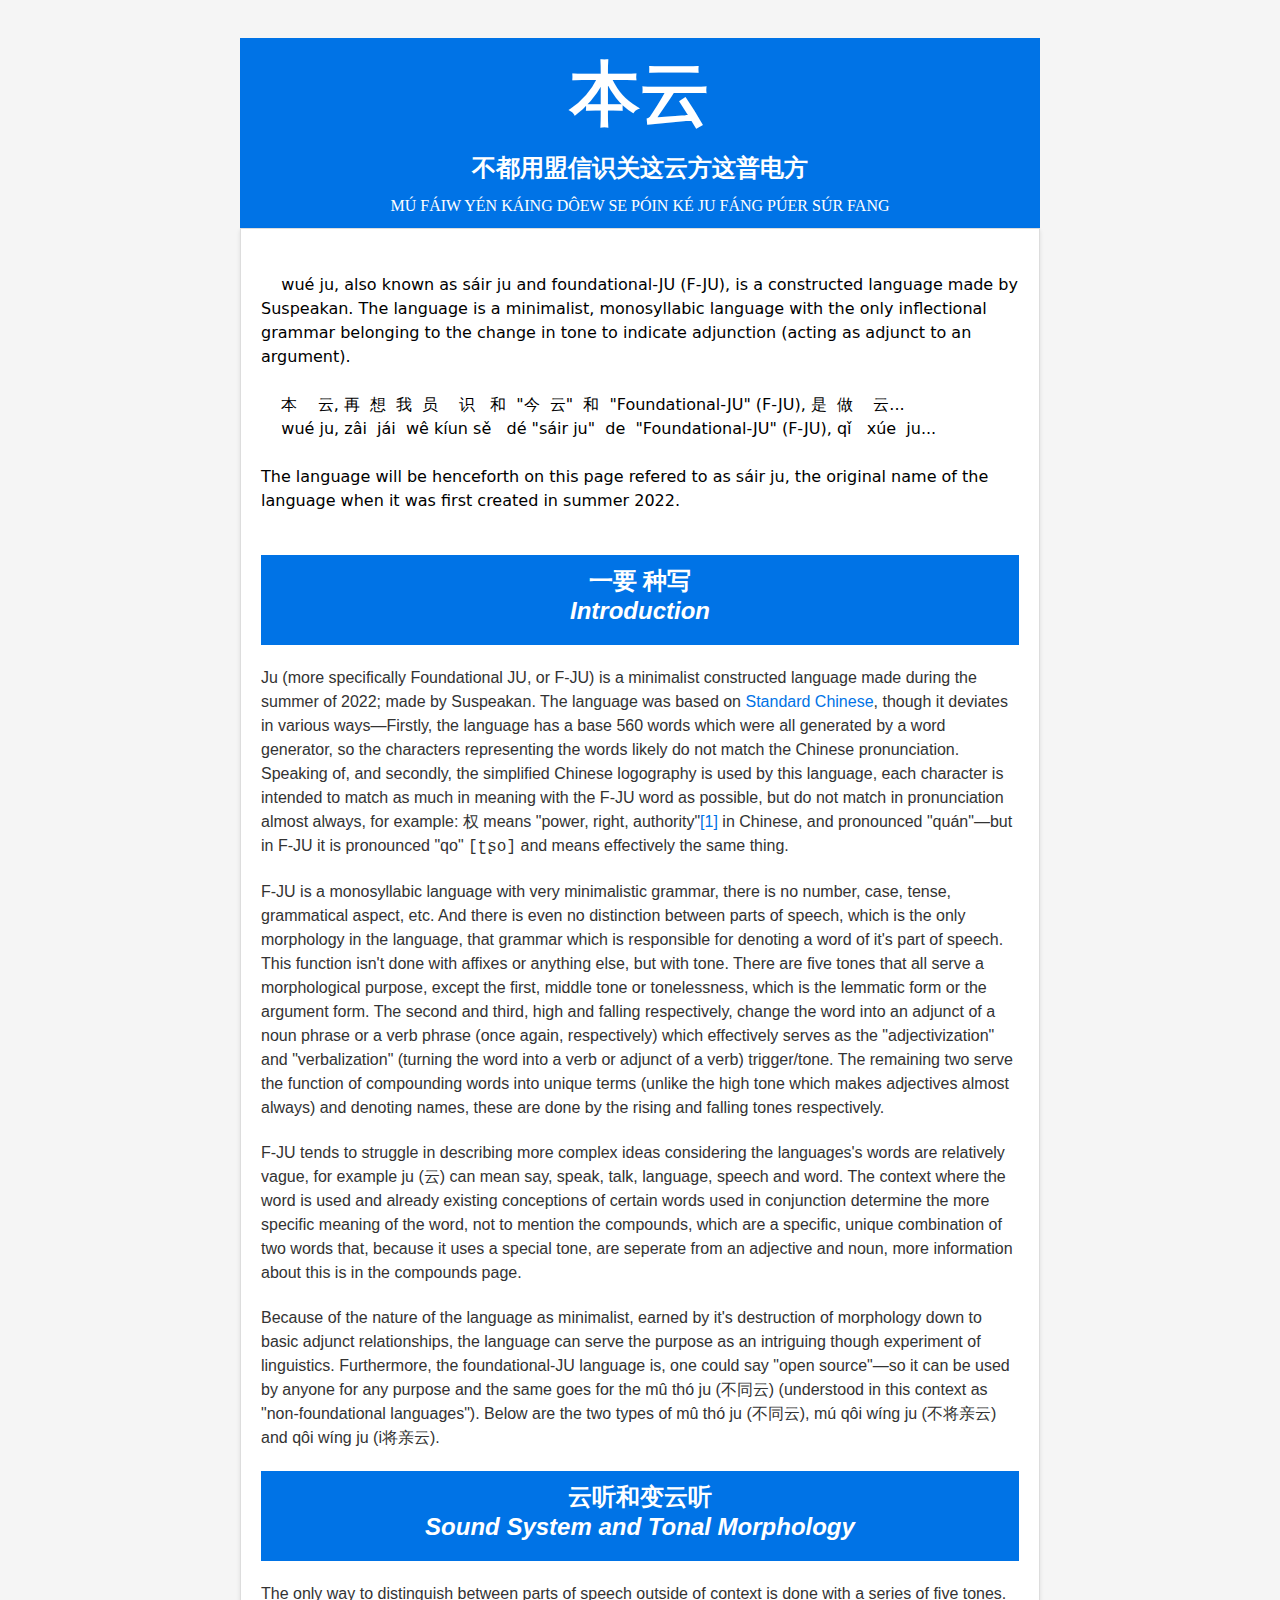
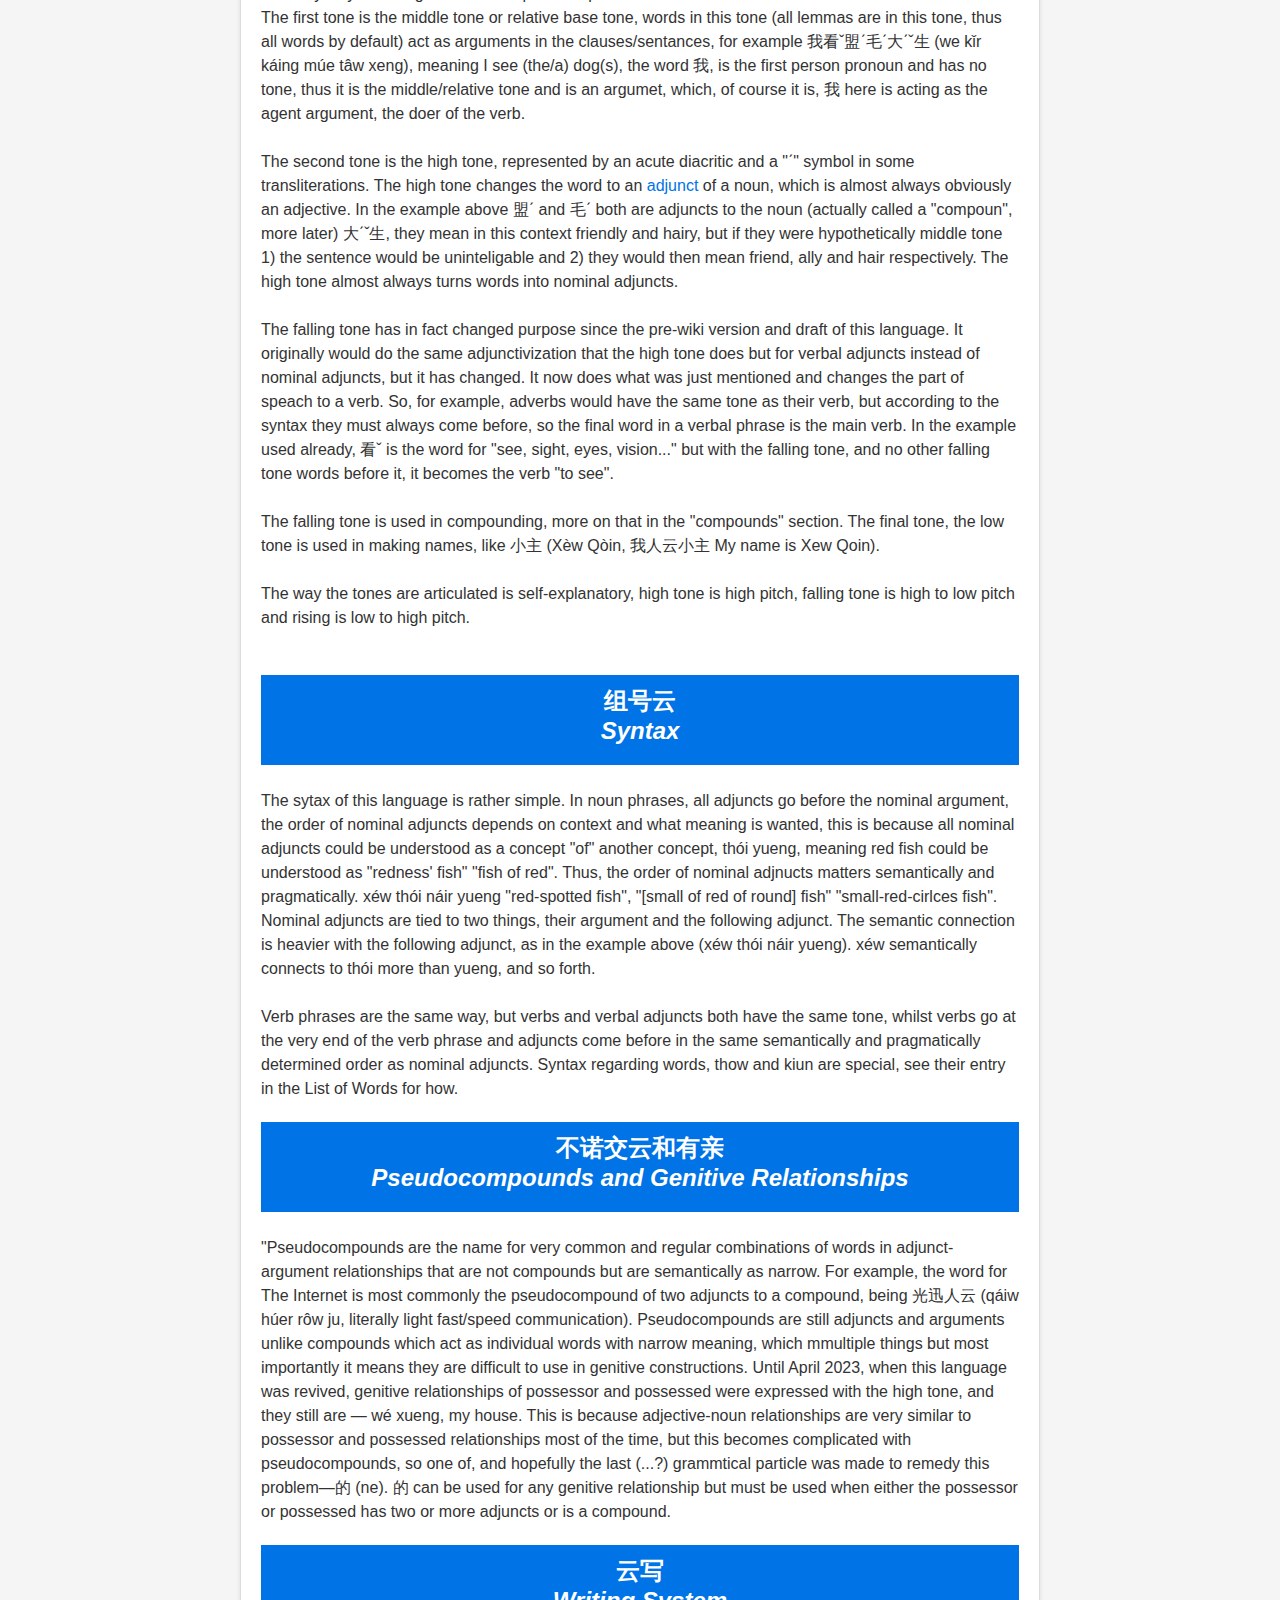
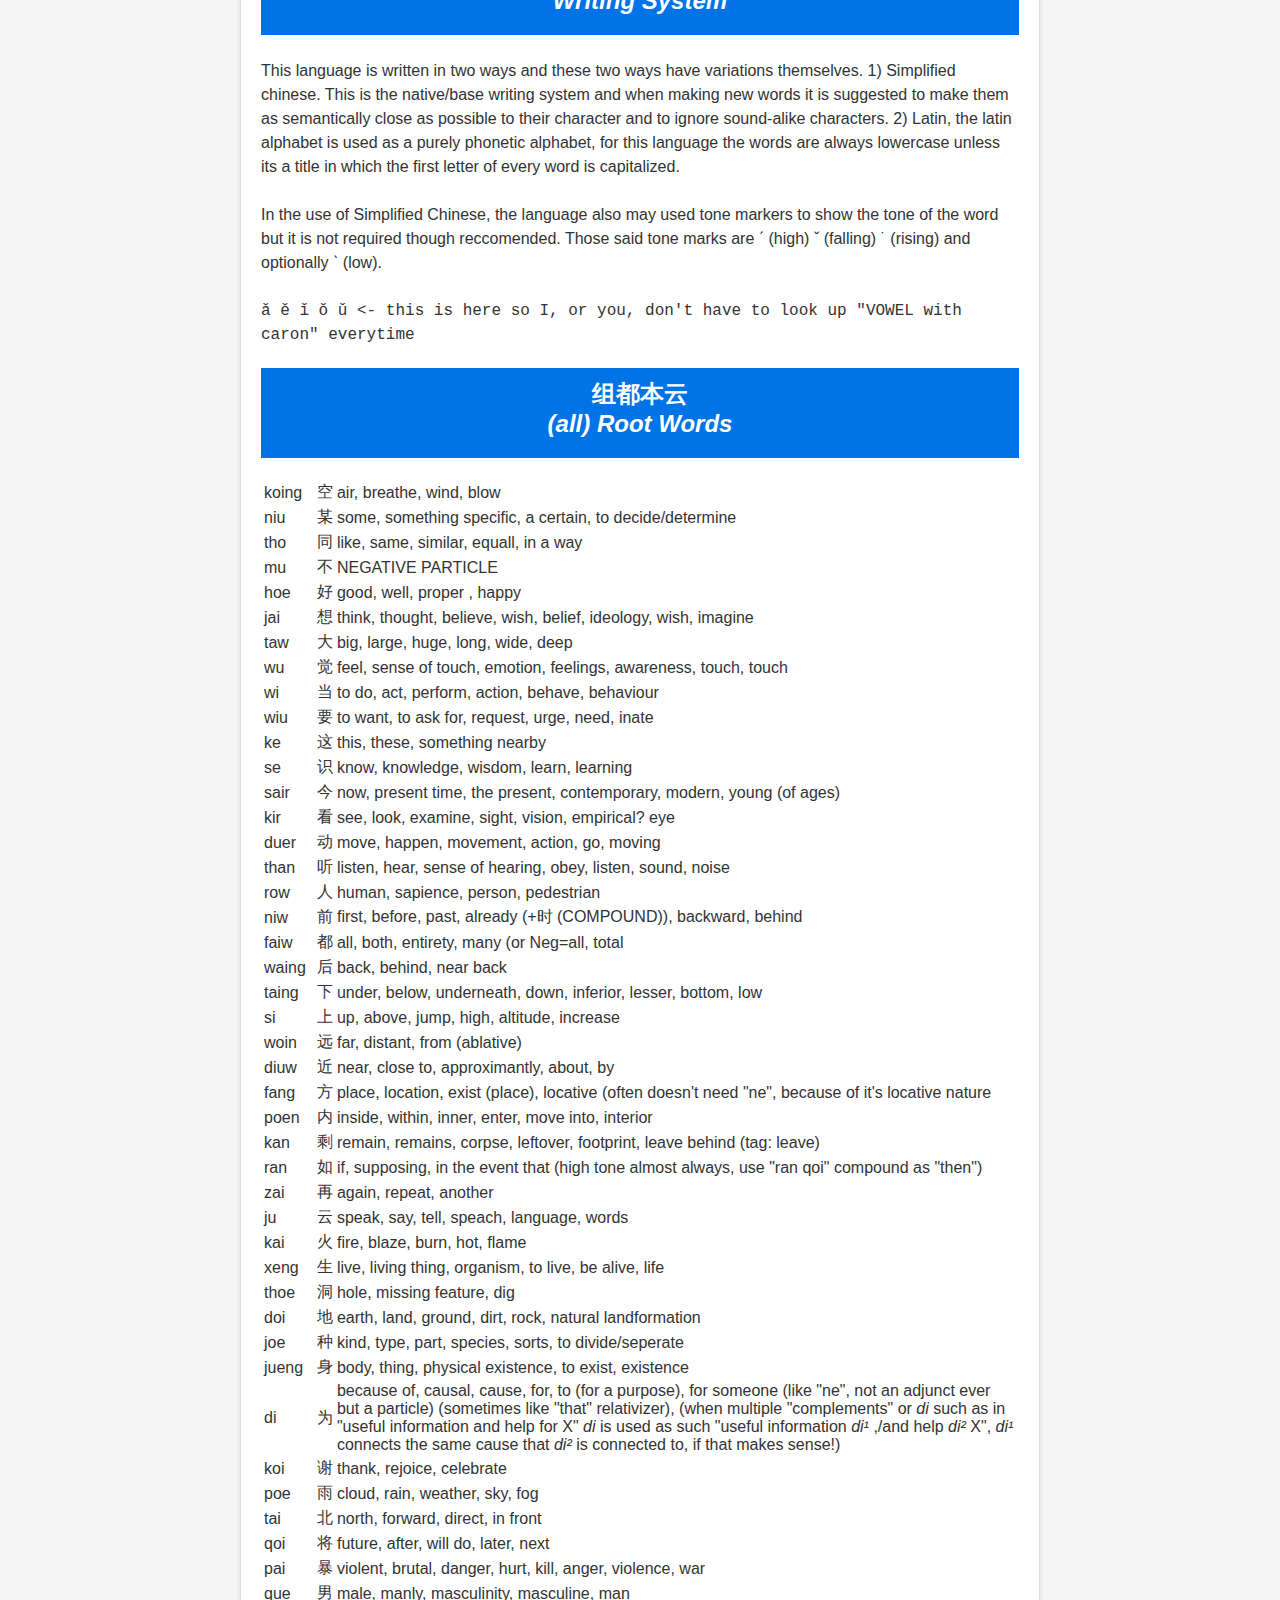
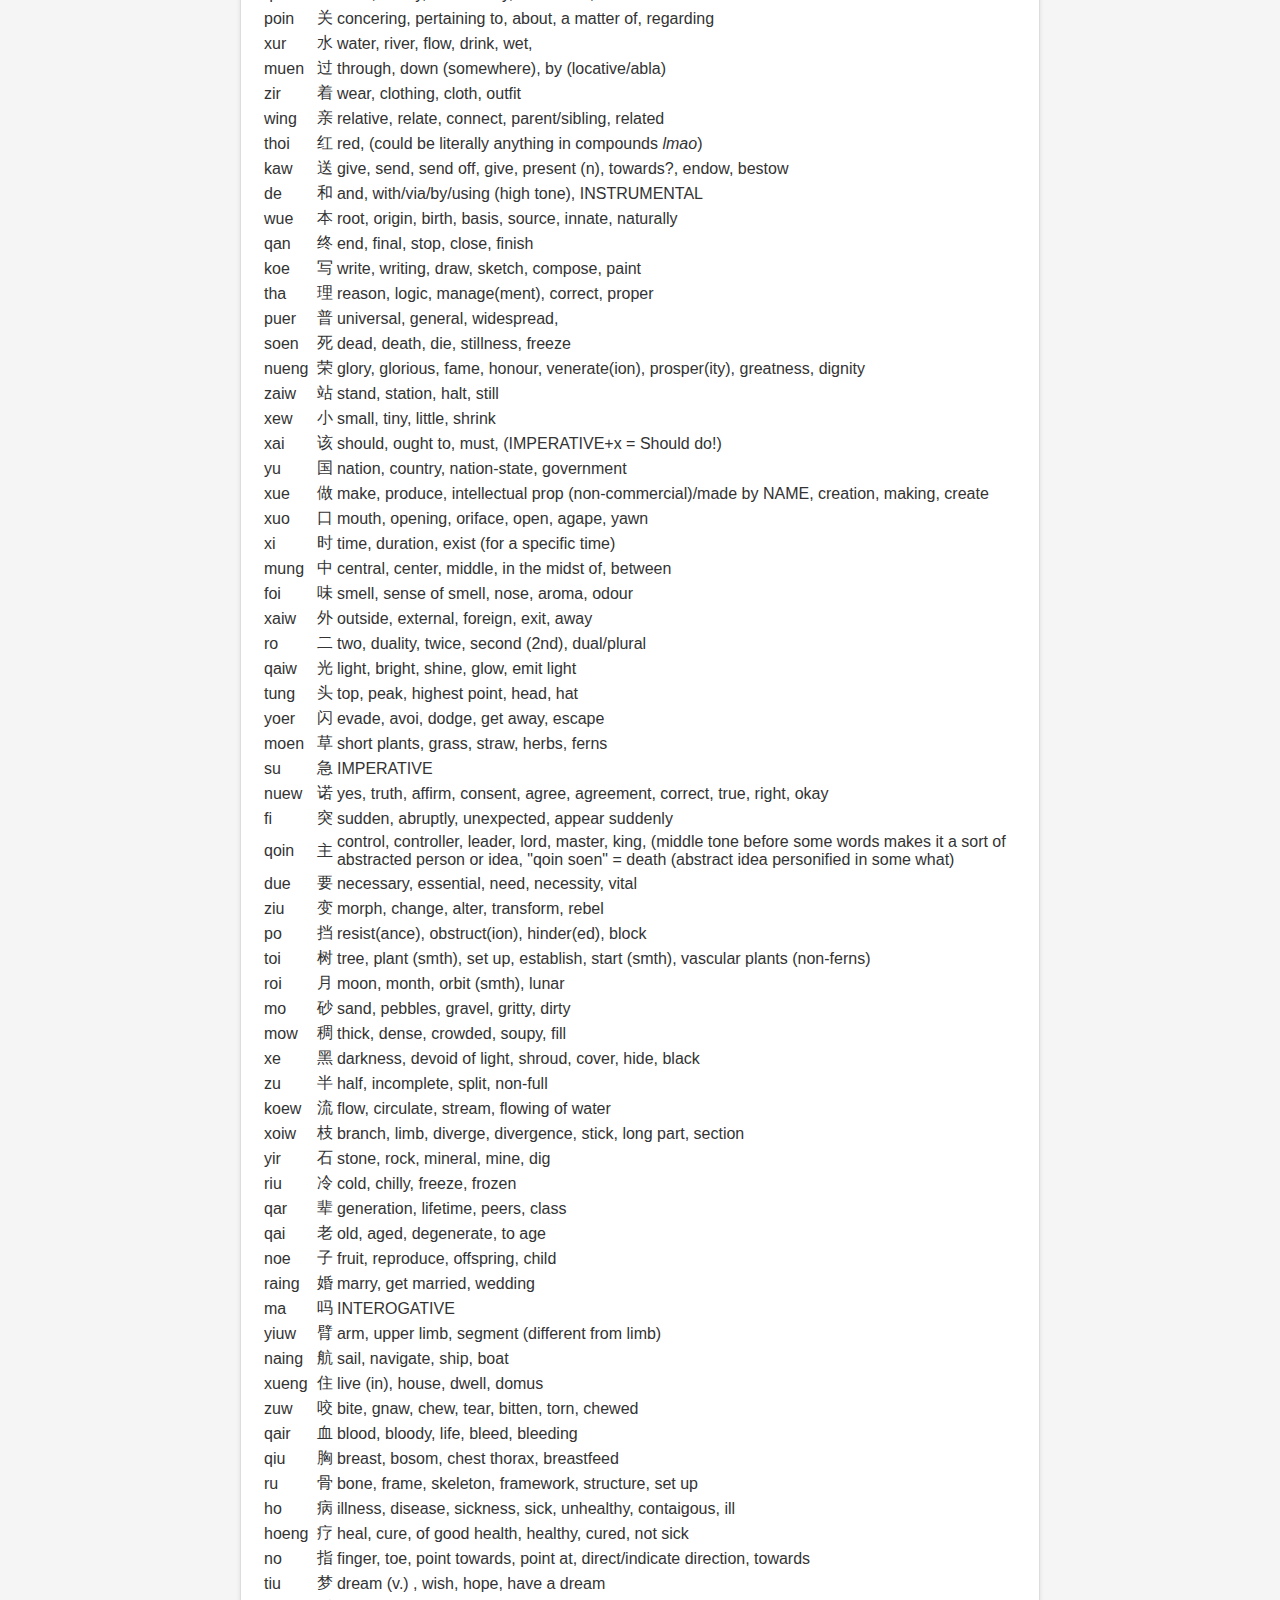
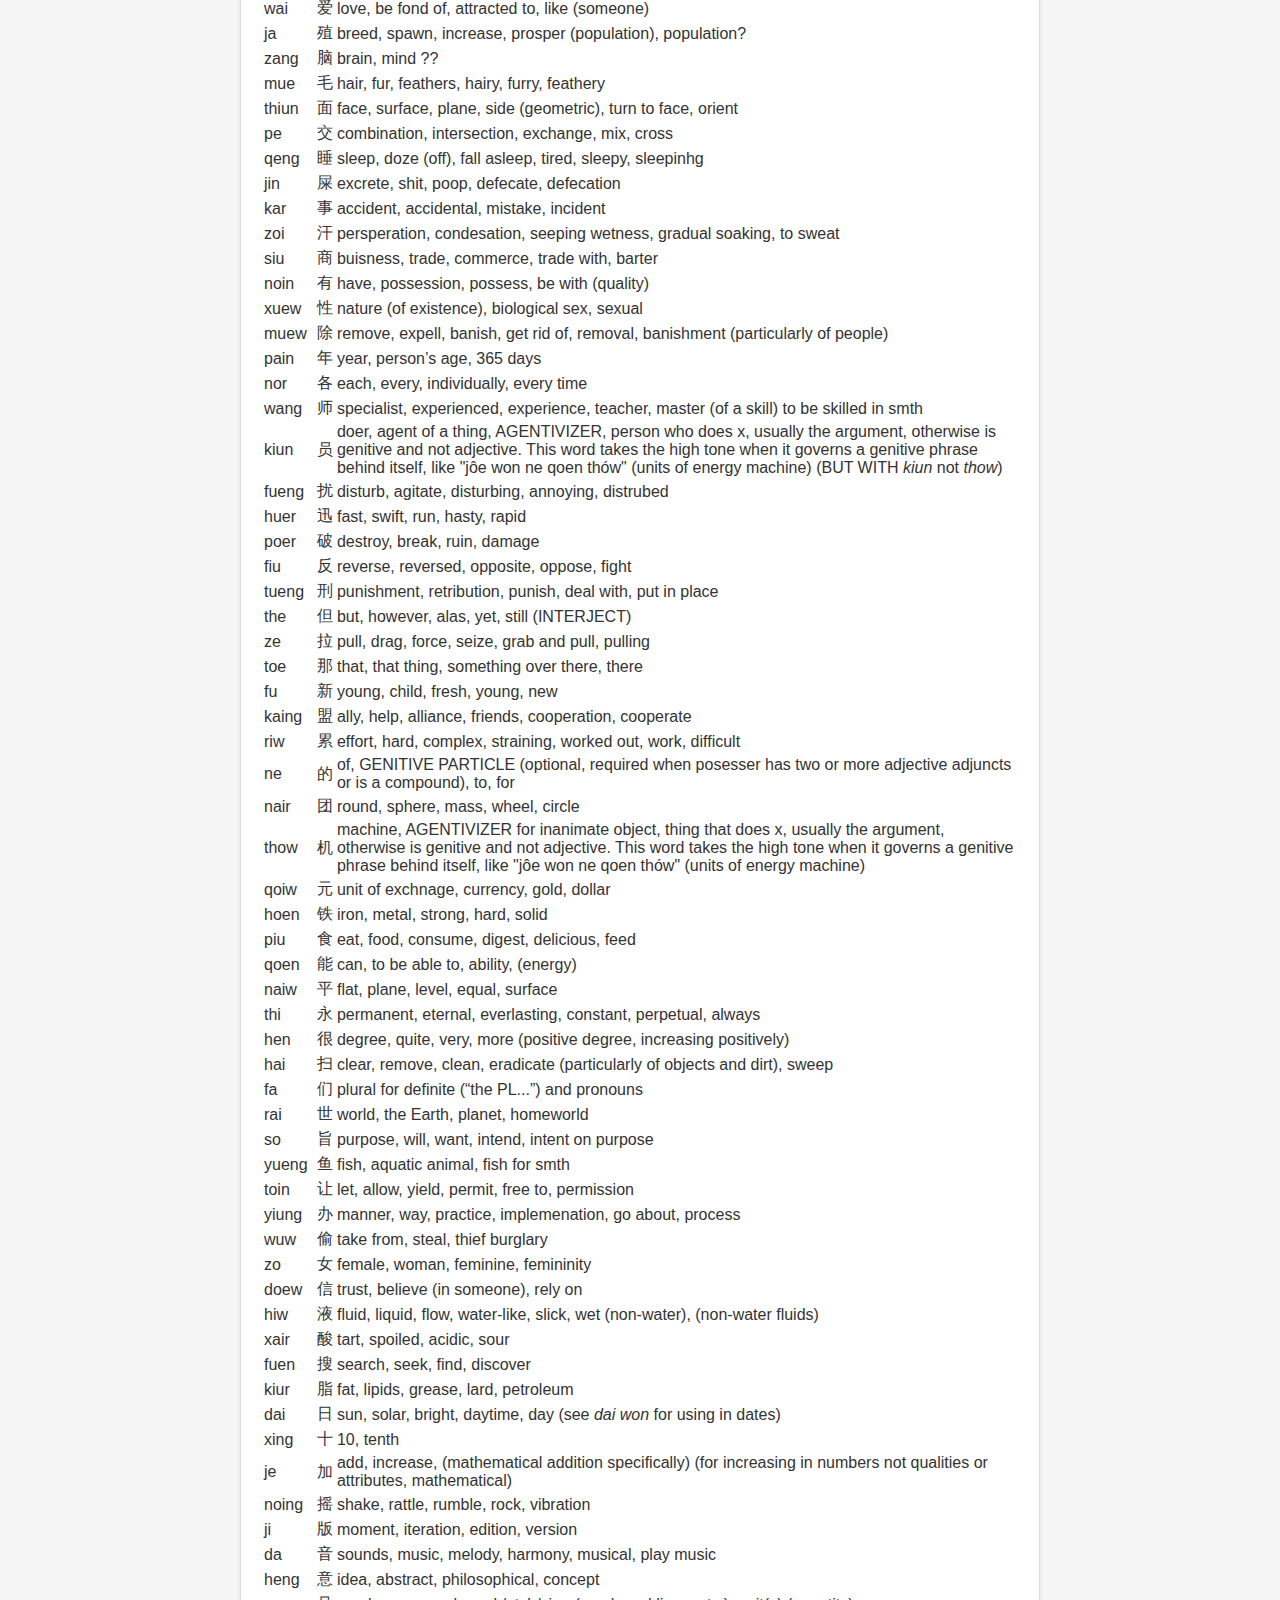
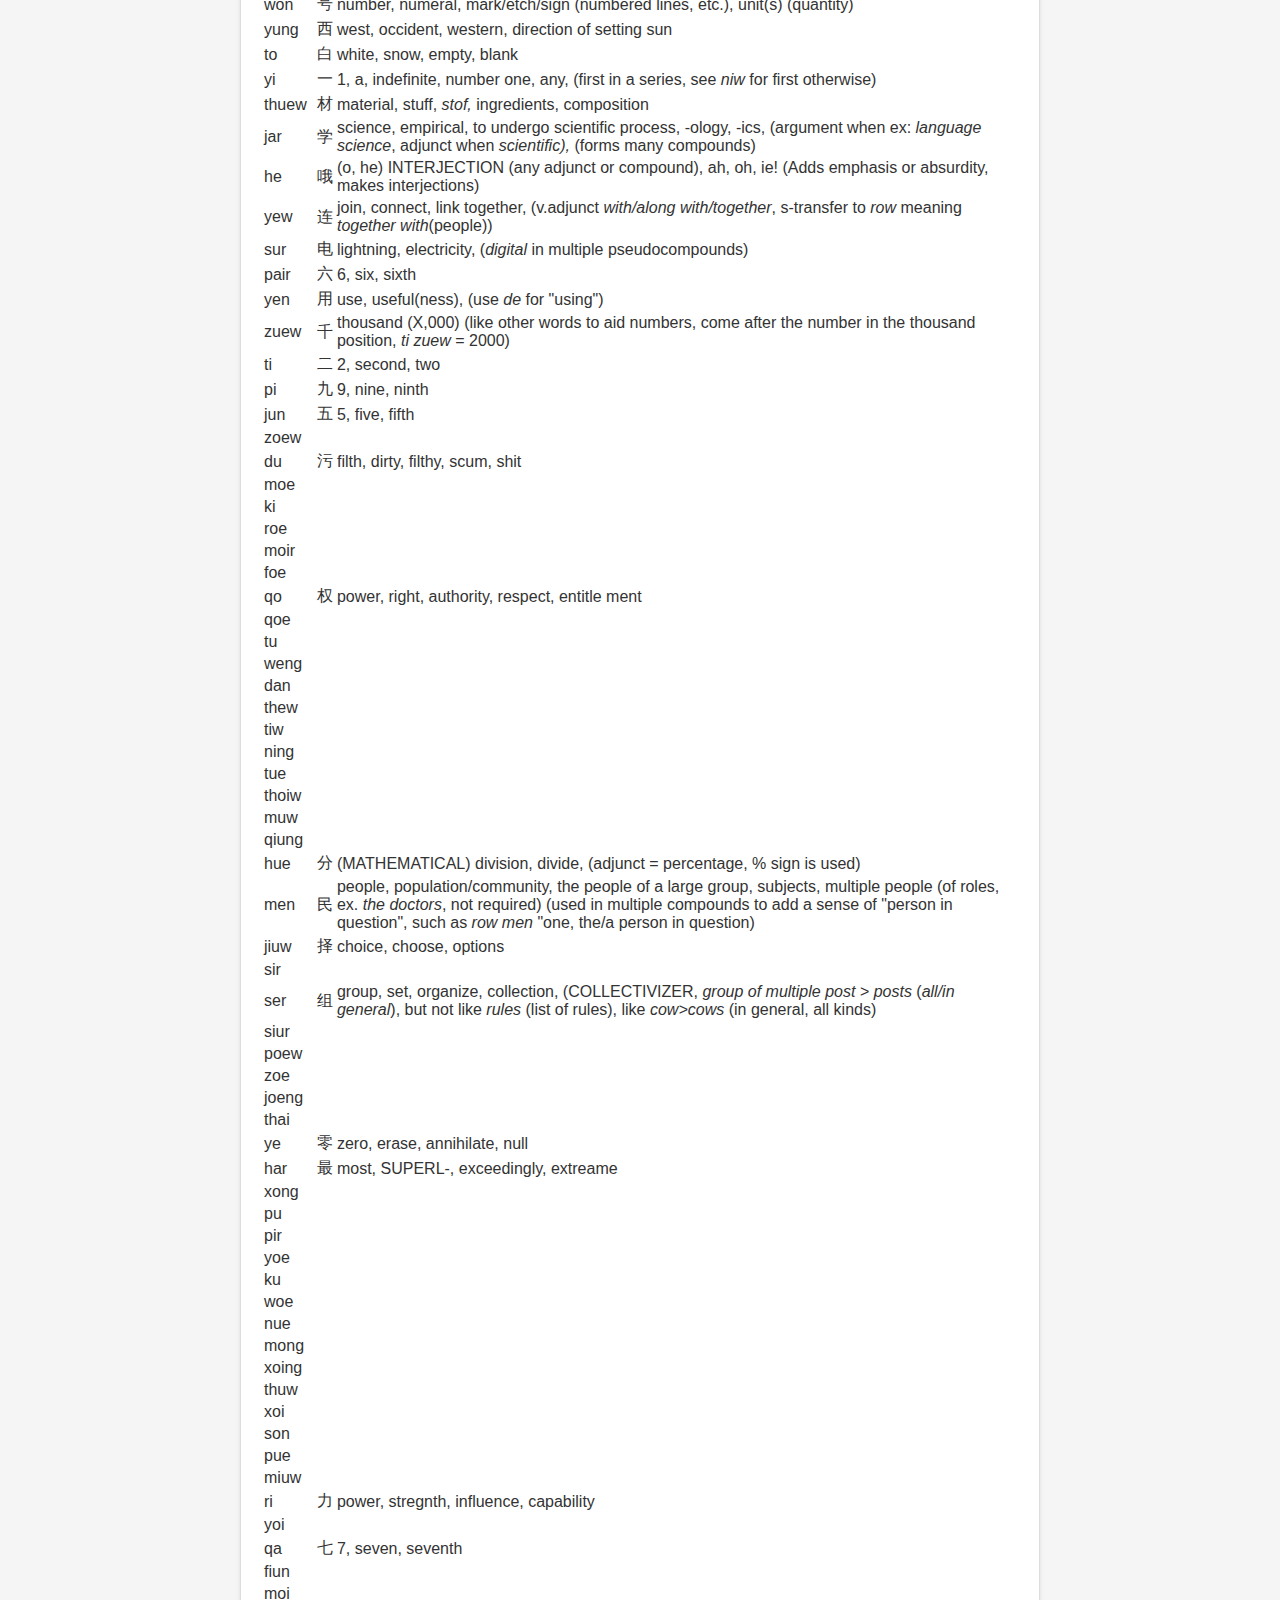
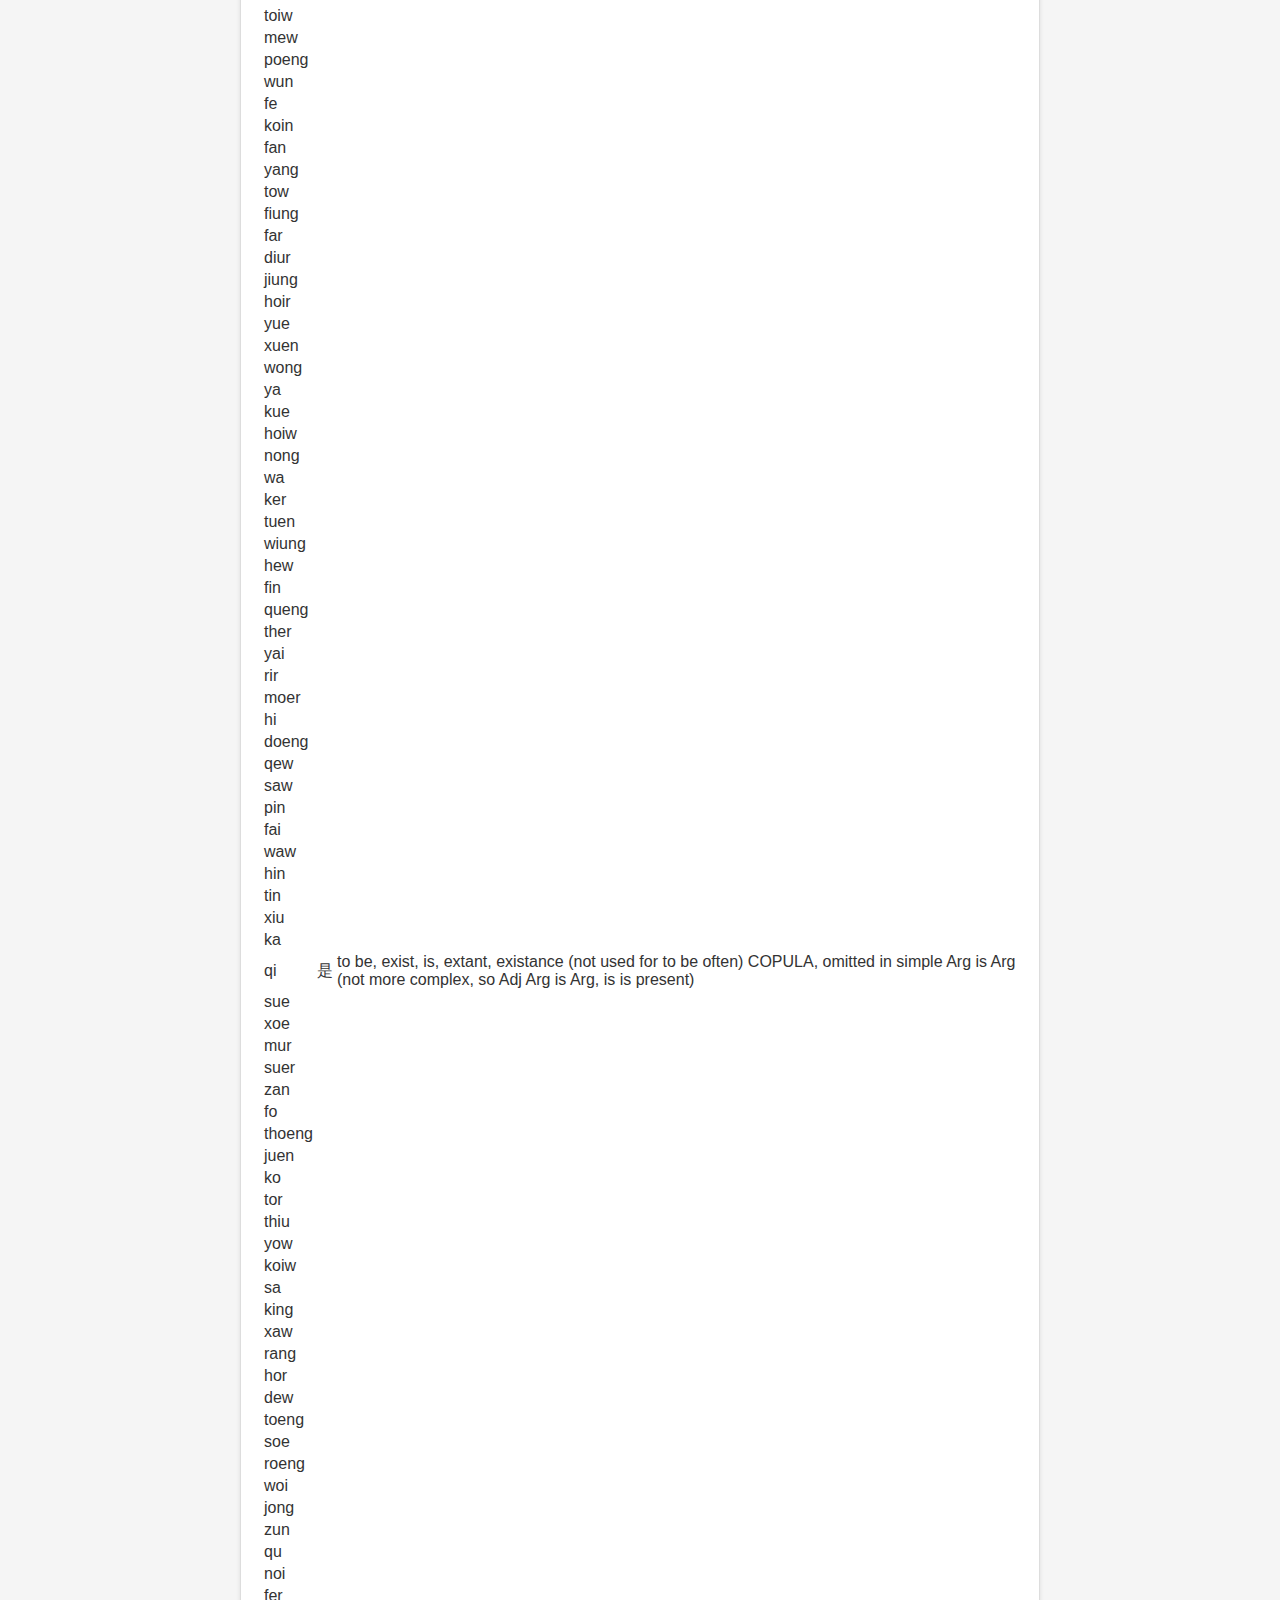
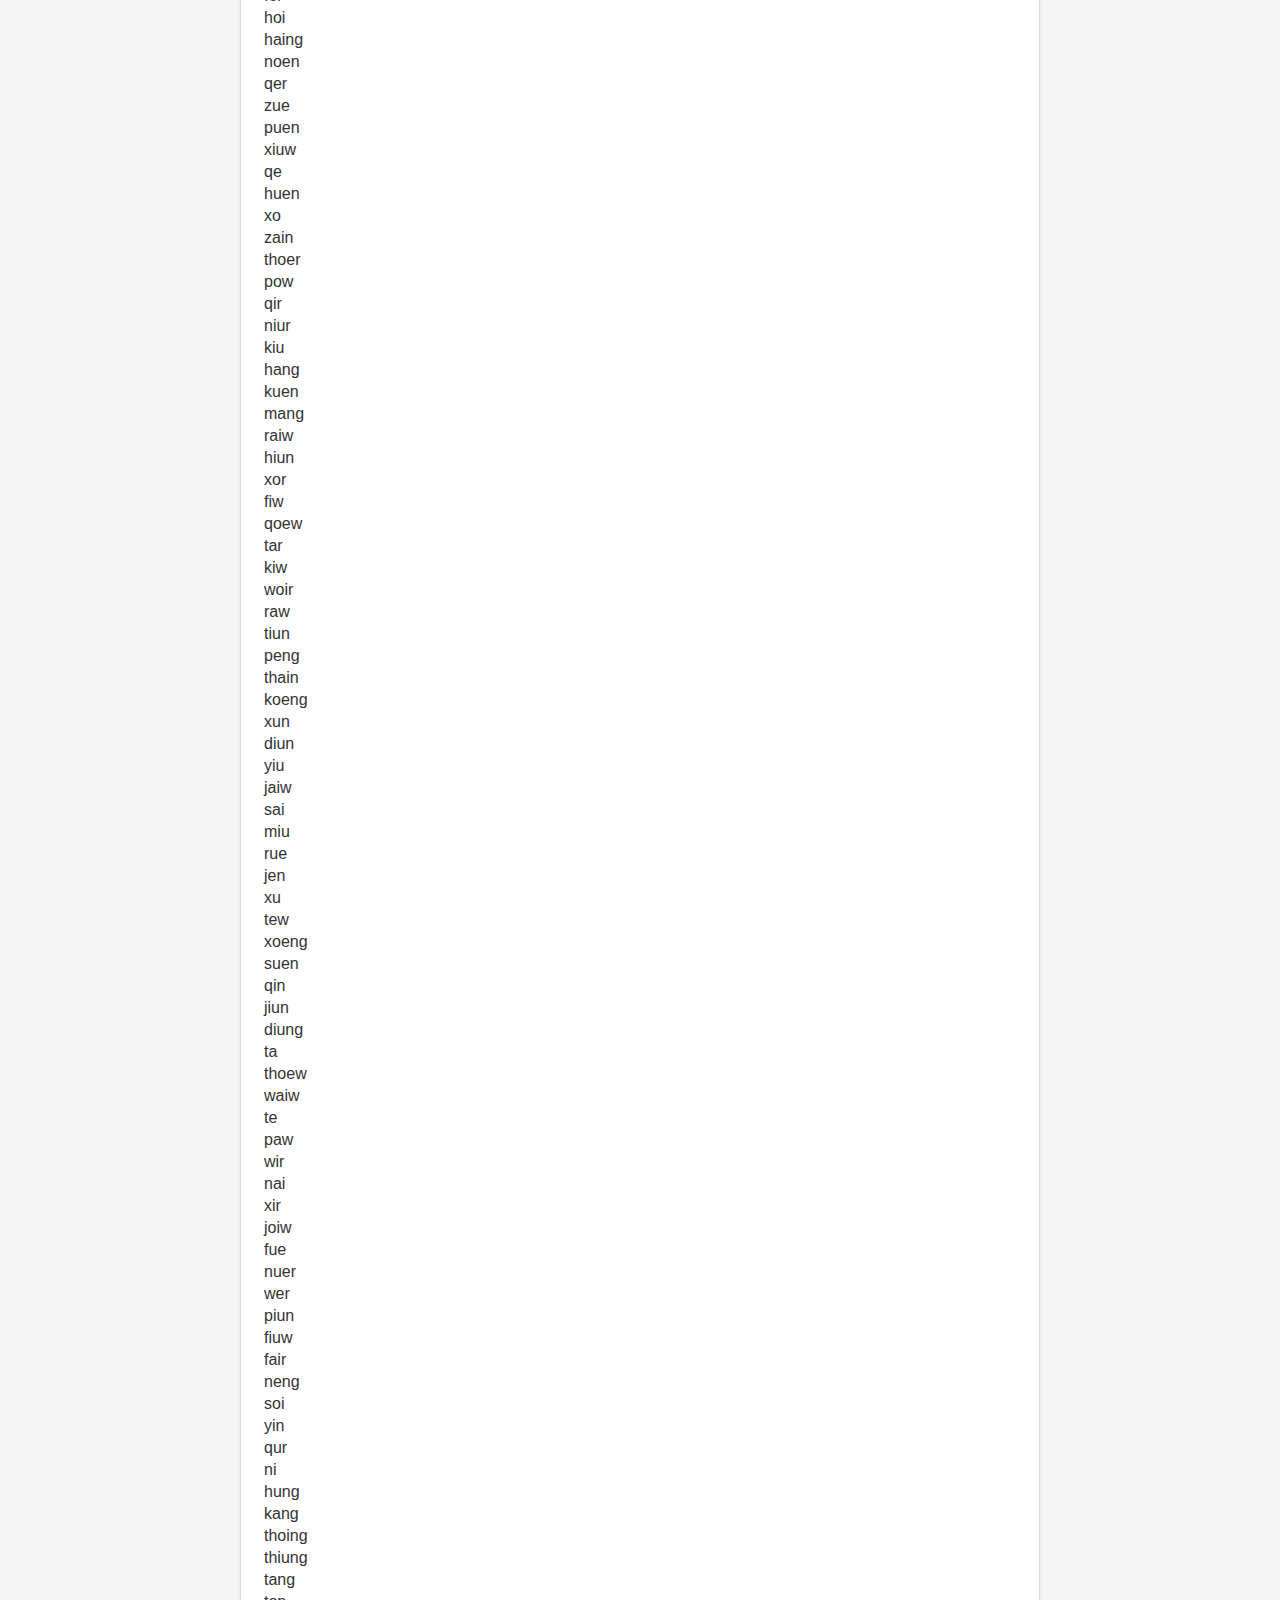
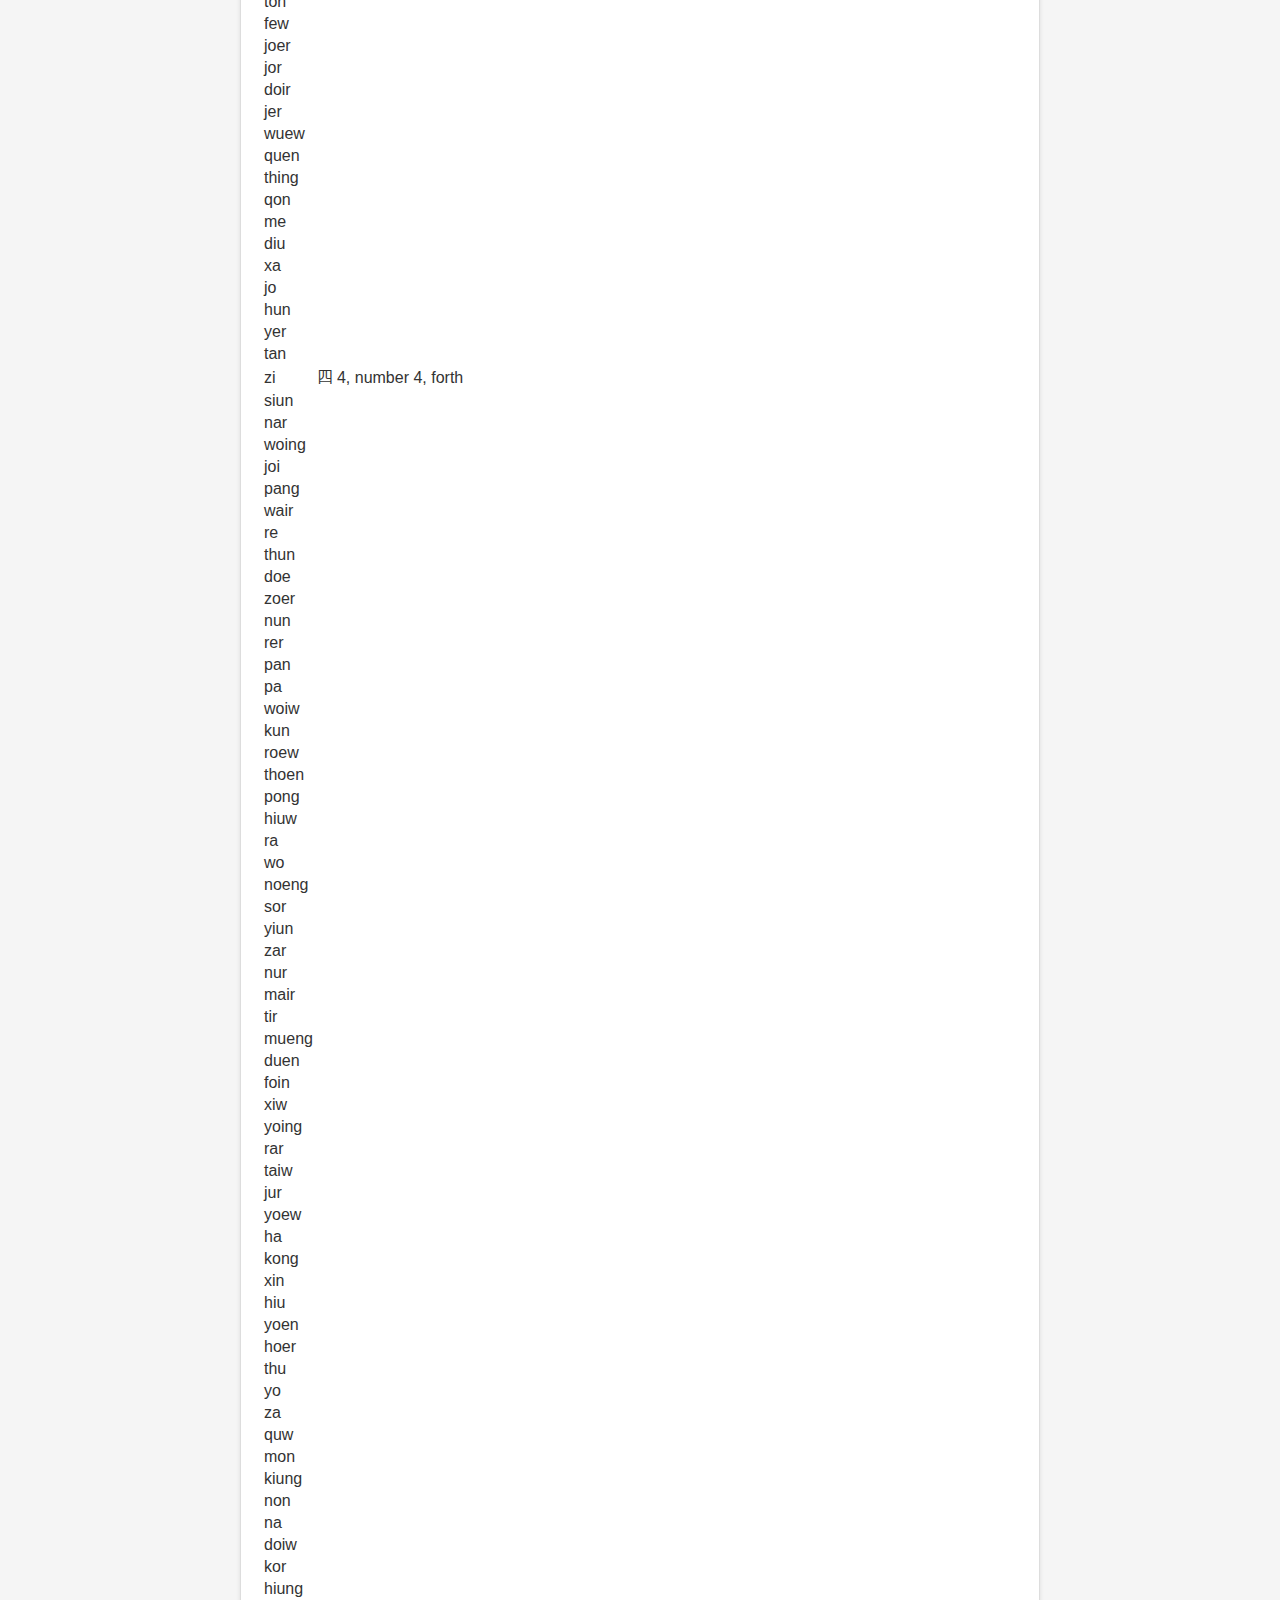
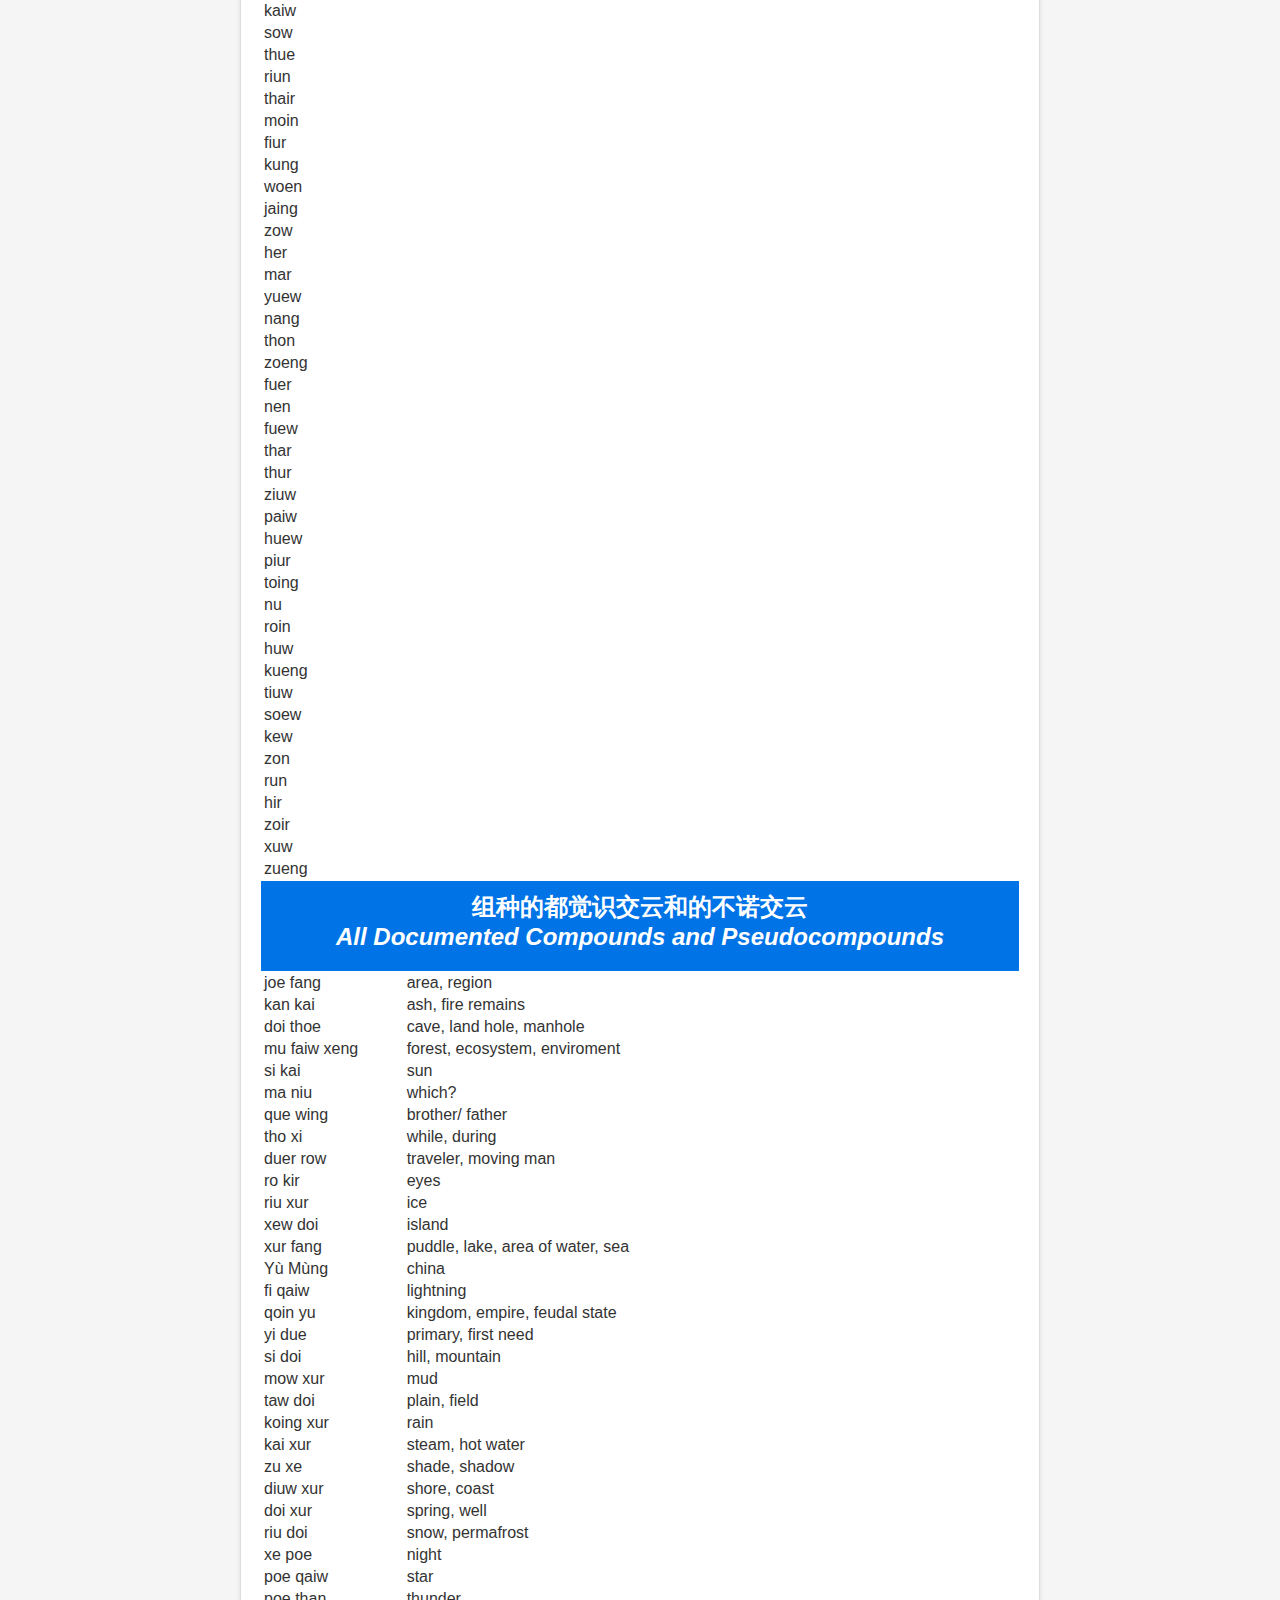
==== commit c25c840e: "Update and rename inndex.html to index.html" ====
--- a/index.html
+++ b/index.html
@@ -1,72 +1,5 @@
 <head>
-    <style>
-        /* Reset some default styles for consistency */
-body, h1, h2, p {
-  margin: 0;
-  padding: 0;
-}
-
-/* Set a background color and text color */
-body {
-  background-color: #f5f5f5; /* Light gray background */
-  color: #333; /* Dark gray text */
-  font-family: Arial, sans-serif;
-}
-
-/* Create a container for your content */
-.container {
-  max-width: 800px; /* Adjust this as needed */
-  margin: 0 auto;
-  padding: 20px;
-}
-
-/* Style the header */
-.header {
-  text-align: center;
-  background-color: #0073e6; /* Wikipedia blue */
-  color: #fff; /* White text on blue background */
-  padding: 10px;
-}
-
-/* Style the main content area */
-.content {
-  padding: 20px;
-  background-color: #fff;
-  border: 1px solid #ddd; /* Add a light gray border */
-  box-shadow: 0 2px 4px rgba(0, 0, 0, 0.1); /* Add a subtle shadow */
-}
-
-/* Style headings and paragraphs */
-h1, h2 {
-  font-size: 24px;
-  margin-bottom: 10px;
-}
-
-p {
-  font-size: 16px;
-  line-height: 1.5;
-}
-
-/* Style links */
-a {
-  color: #0073e6; /* Wikipedia blue for links */
-  text-decoration: none;
-}
-
-a:hover {
-  text-decoration: underline; /* Underline on hover */
-}
-.code {
-    display: block;
-    white-space: pre-wrap;
-    color: black;
-    font-family: system-ui, -apple-system, BlinkMacSystemFont, 'Segoe UI', Roboto, Oxygen, Ubuntu, Cantarell, 'Open Sans', 'Helvetica Neue', sans-serif;
-}
-gls {
-    font-family: 'Courier New', Courier, monospace;
-}
-
-    </style>
+    <link rel="stylesheet" href="style.css">
 </head>
 <br>
 <!DOCTYPE html>
@@ -82,11 +15,20 @@
 <body>
 
 
-
+<!-- <div class="wikibox">
+    <h1>
+        Test
+    </h1>
+</div>
+-->
 
   <div class="container">
     <div class="header">
       <h1 style="font-size: 70px;">本云</h1>
+      <h2>不都用盟信识关这云方这普电方</h2>
+      <div style="font-family: Cambria, Cochin, Georgia, Times, 'Times New Roman', serif; font-size: 8px;">
+        <p>MÚ FÁIW YÉN KÁING DÔEW SE PÓIN KÉ JU FÁNG PÚER SÚR FANG</p>
+      </div>
     </div>
     <div class="content" style="font-size: large;">
         <div>
@@ -3786,293 +3728,288 @@
     <td colspan="2">dream (n.)
     </td></tr>
     <tr>
+    <td>xuew wi
+    </td>
+    <td colspan="2">sex, intercouse (n.)
+    </td></tr>
+    <tr>
+    <td>pai soen
+    </td>
+    <td colspan="2">murder, violent death
+    </td></tr>
+    <tr>
+    <td>hoeng row
+    </td>
+    <td colspan="2">healer, doctor, physician
+    </td></tr>
+    <tr>
+    <td>zoi jueng
+    </td>
+    <td colspan="2">sweat (n.)
+    </td></tr>
+    <tr>
+    <td>noin noe
+    </td>
+    <td colspan="2">pregnancy
+    </td></tr>
+    <tr>
+    <td>tung ru
+    </td>
+    <td colspan="2">skull
+    </td></tr>
+    <tr>
+    <td>yu muew
+    </td>
+    <td colspan="2">deportation
+    </td></tr>
+    <tr>
+    <td>mung pain
+    </td>
+    <td colspan="2">summer and august, middle year
+    </td></tr>
+    <tr>
+    <td>riu pain
+    </td>
+    <td colspan="2">winter, cold seasons
+    </td></tr>
+    <tr>
+    <td>kiun koe
+    </td>
+    <td colspan="2">writer, one who writes
+    </td></tr>
+    <tr>
+    <td>wang koe
+    </td>
+    <td colspan="2">experienced author, great writer
+    </td></tr>
+    <tr>
+    <td>joe koe
+    </td>
+    <td>chapter, page, section, essay
+    </td></tr>
+    <tr>
+    <td>di koe
+    </td>
+    <td colspan="2">narrative story, tale, fable
+    </td></tr>
+    <tr>
+    <td>niw koe
+    </td>
+    <td colspan="2">past story, ancient epic.
+    </td></tr>
+    <tr>
+    <td>Xèw Qòin
+    </td>
+    <td colspan="2">ryan, little king
+    </td></tr>
+    <tr>
+    <td>yueng kiun
+    </td>
+    <td colspan="2">fisherperson
+    </td></tr>
+    <tr>
+    <td>ze xur
+    </td>
+    <td colspan="2">tide, moon grav on water
+    </td></tr>
+    <tr>
+    <td>fiu qaiw
+    </td>
+    <td colspan="2">reflection
+    </td></tr>
+    <tr>
+    <td>taw pai
+    </td>
+    <td colspan="2">war
+    </td></tr>
+    <tr>
+    <td>xuo ru
+    </td>
+    <td colspan="2">tooth
+    </td></tr>
+    <tr>
+    <td>pe duer
+    </td>
+    <td colspan="2">intersection (road/place)
+    </td></tr>
+    <tr>
+    <td>fa row
+    </td>
+    <td colspan="2">humanity (poetic)
+    </td></tr>
+    <tr>
+    <td>mu tho
+    </td>
+    <td colspan="2">other, various, different, not same
+    </td></tr>
+    <tr>
+    <td>qoi wing
+    </td>
+    <td>related, evolved, genetics, genetic, daughter (of non humans)
+    </td></tr>
+    <tr>
+    <td>poe qo
+    </td>
+    <td>god, sky power, divine, holy
+    </td></tr>
+    <tr>
+    <td>ju than
+    </td>
+    <td>phonology phonetics, language sounds
+    </td></tr>
+    <tr>
+    <td>ser joe
+    </td>
+    <td>set of, collection, group of (FOR group of X, ser is more generally adjectival)
+    </td></tr>
+    <tr>
+    <td>(...xíng) pain xing
+    </td>
+    <td>decade, [DECADE]s "70s" etc, ten year units. The decade in question is always an adjunct
+    </td></tr>
+    <tr>
+    <td>pe ju
+    </td>
+    <td>compounds, words combined
+    </td></tr>
+    <tr>
+    <td>ju koe
+    </td>
+    <td>script, writing system
+    </td></tr>
+    <tr>
+    <td>xur fang
+    </td>
+    <td>sea, ocean, body of water, pond, lake
+    </td></tr>
+    <tr>
+    <td>qo nuew
+    </td>
+    <td>truth, official, correct
+    </td></tr>
+    <tr>
+    <td>taw koe
+    </td>
+    <td>written publication, book, writing, essay, larger peice of writing
+    </td></tr>
+    <tr>
+    <td>row ju
+    </td>
+    <td>communication, talking, discourse
+    </td></tr>
+    <tr>
+    <td>duer thow
+    </td>
+    <td>vehicle, machine of movement
+    </td></tr>
+    <tr>
+    <td>xue ru
+    </td>
+    <td>building, structure, construct
+    </td></tr>
+    <tr>
+    <td>ru ju
+    </td>
+    <td>sign, signpost, writing for display, display, message (/post)
+    </td></tr>
+    <tr>
+    <td>mo poe
+    </td>
+    <td>cloudy, dirty sku, smoky, hazy, not clear weather
+    </td></tr>
+    <tr>
+    <td>kir mo
+    </td>
+    <td>glass, window, transparent
+    </td></tr>
+    <tr>
+    <td>wu wing
+    </td>
+    <td>connection to, contact with, linked with
+    </td></tr>
+    <tr>
+    <td>muen thoe
+    </td>
+    <td>door, gateway, opening
+    </td></tr>
+    <tr>
+    <td>ser won
+    </td>
+    <td>order, organization of numbers, organization of a number of terms and items, order of things
+    </td></tr>
+    <tr>
+    <td>koing duer
+    </td>
+    <td>fly, flight, air travel, flying
+    </td></tr>
+    <tr>
+    <td>joe won
+    </td>
+    <td>unit of measurement, unit, number (ne must be used for "units of..."
+    </td></tr>
+    <tr>
+    <td>qan nuew
+    </td>
+    <td>okay, allright alright, now, well
+    </td></tr>
+    <tr>
+    <td>hai riw
+    </td>
+    <td>cleaning, clean, fresh, sanitary
+    </td></tr>
+    <tr>
+    <td>naiw piu
+    </td>
+    <td>plate (for eating), dish
+    </td></tr>
+    <tr>
+    <td>se row
+    </td>
+    <td>teacher, teach, give knowledge, professor
+    </td></tr>
+    <tr>
+    <td>waing jueng
+    </td>
+    <td>back (body)
+    </td></tr>
+    <tr>
+    <td>xaiw kir
+    </td>
+    <td>exposed, visible, bask
+    </td></tr>
+    <tr>
+    <td>ke fang
+    </td>
+    <td>here, this place, present place and area
+    </td></tr>
+    <tr>
+    <td>niw qan
+    </td>
+    <td>had, didn't, PAST particle ("I didn't know")
+    </td></tr>
+    <tr>
+    <td>row thiun
+    </td>
+    <td>face (of the body)
+    </td></tr>
+    <tr>
+    <td>he ma
+    </td>
+    <td>INTEROGATIVE,&#160;?, not for questions ("a house?")
+    </td></tr>
+    <tr>
+    <td>niu xi
+    </td>
+    <td>sometimes, occasionally, ocasionally
+    </td></tr>
+    <tr>
+    <td>piu poer
+    </td>
+    <td>fix, reverse damage, repair
+    </td></tr>
+    <tr>
     <td>taing jueng
     </td>
-    <td colspan="2">genitals
-    </td></tr>
-    <tr>
-    <td>xuew wi
-    </td>
-    <td colspan="2">sex, intercouse (n.)
-    </td></tr>
-    <tr>
-    <td>pai soen
-    </td>
-    <td colspan="2">murder, violent death
-    </td></tr>
-    <tr>
-    <td>hoeng row
-    </td>
-    <td colspan="2">healer, doctor, physician
-    </td></tr>
-    <tr>
-    <td>zoi jueng
-    </td>
-    <td colspan="2">sweat (n.)
-    </td></tr>
-    <tr>
-    <td>noin noe
-    </td>
-    <td colspan="2">pregnancy
-    </td></tr>
-    <tr>
-    <td>tung ru
-    </td>
-    <td colspan="2">skull
-    </td></tr>
-    <tr>
-    <td>yu muew
-    </td>
-    <td colspan="2">deportation
-    </td></tr>
-    <tr>
-    <td>mung pain
-    </td>
-    <td colspan="2">summer and august, middle year
-    </td></tr>
-    <tr>
-    <td>riu pain
-    </td>
-    <td colspan="2">winter, cold seasons
-    </td></tr>
-    <tr>
-    <td>kiun koe
-    </td>
-    <td colspan="2">writer, one who writes
-    </td></tr>
-    <tr>
-    <td>wang koe
-    </td>
-    <td colspan="2">experienced author, great writer
-    </td></tr>
-    <tr>
-    <td>joe koe
-    </td>
-    <td>chapter, page, section, essay
-    </td></tr>
-    <tr>
-    <td>di koe
-    </td>
-    <td colspan="2">narrative story, tale, fable
-    </td></tr>
-    <tr>
-    <td>niw koe
-    </td>
-    <td colspan="2">past story, ancient epic.
-    </td></tr>
-    <tr>
-    <td>Xèw Qòin
-    </td>
-    <td colspan="2">ryan, little king
-    </td></tr>
-    <tr>
-    <td>yueng kiun
-    </td>
-    <td colspan="2">fisherperson
-    </td></tr>
-    <tr>
-    <td>ze xur
-    </td>
-    <td colspan="2">tide, moon grav on water
-    </td></tr>
-    <tr>
-    <td>fiu qaiw
-    </td>
-    <td colspan="2">reflection
-    </td></tr>
-    <tr>
-    <td>taw pai
-    </td>
-    <td colspan="2">war
-    </td></tr>
-    <tr>
-    <td>xuo ru
-    </td>
-    <td colspan="2">tooth
-    </td></tr>
-    <tr>
-    <td>pe duer
-    </td>
-    <td colspan="2">intersection (road/place)
-    </td></tr>
-    <tr>
-    <td>fa row
-    </td>
-    <td colspan="2">humanity (poetic)
-    </td></tr>
-    <tr>
-    <td>mu tho
-    </td>
-    <td colspan="2">other, various, different, not same
-    </td></tr>
-    <tr>
-    <td>qoi wing
-    </td>
-    <td>related, evolved, genetics, genetic, daughter (of non humans)
-    </td></tr>
-    <tr>
-    <td>poe qo
-    </td>
-    <td>god, sky power, divine, holy
-    </td></tr>
-    <tr>
-    <td>ju than
-    </td>
-    <td>phonology phonetics, language sounds
-    </td></tr>
-    <tr>
-    <td>ser joe
-    </td>
-    <td>set of, collection, group of (FOR group of X, ser is more generally adjectival)
-    </td></tr>
-    <tr>
-    <td>(...xíng) pain xing
-    </td>
-    <td>decade, [DECADE]s "70s" etc, ten year units. The decade in question is always an adjunct
-    </td></tr>
-    <tr>
-    <td>pe ju
-    </td>
-    <td>compounds, words combined
-    </td></tr>
-    <tr>
-    <td>ju koe
-    </td>
-    <td>script, writing system
-    </td></tr>
-    <tr>
-    <td>xur fang
-    </td>
-    <td>sea, ocean, body of water, pond, lake
-    </td></tr>
-    <tr>
-    <td>qo nuew
-    </td>
-    <td>truth, official, correct
-    </td></tr>
-    <tr>
-    <td>taw koe
-    </td>
-    <td>written publication, book, writing, essay, larger peice of writing
-    </td></tr>
-    <tr>
-    <td>row ju
-    </td>
-    <td>communication, talking, discourse
-    </td></tr>
-    <tr>
-    <td>duer thow
-    </td>
-    <td>vehicle, machine of movement
-    </td></tr>
-    <tr>
-    <td>xue ru
-    </td>
-    <td>building, structure, construct
-    </td></tr>
-    <tr>
-    <td>ru ju
-    </td>
-    <td>sign, signpost, writing for display, display, message (/post)
-    </td></tr>
-    <tr>
-    <td>mo poe
-    </td>
-    <td>cloudy, dirty sku, smoky, hazy, not clear weather
-    </td></tr>
-    <tr>
-    <td>kir mo
-    </td>
-    <td>glass, window, transparent
-    </td></tr>
-    <tr>
-    <td>wu wing
-    </td>
-    <td>connection to, contact with, linked with
-    </td></tr>
-    <tr>
-    <td>muen thoe
-    </td>
-    <td>door, gateway, opening
-    </td></tr>
-    <tr>
-    <td>ser won
-    </td>
-    <td>order, organization of numbers, organization of a number of terms and items, order of things
-    </td></tr>
-    <tr>
-    <td>koing duer
-    </td>
-    <td>fly, flight, air travel, flying
-    </td></tr>
-    <tr>
-    <td>joe won
-    </td>
-    <td>unit of measurement, unit, number (ne must be used for "units of..."
-    </td></tr>
-    <tr>
-    <td>qan nuew
-    </td>
-    <td>okay, allright alright, now, well
-    </td></tr>
-    <tr>
-    <td>hai riw
-    </td>
-    <td>cleaning, clean, fresh, sanitary
-    </td></tr>
-    <tr>
-    <td>naiw piu
-    </td>
-    <td>plate (for eating), dish
-    </td></tr>
-    <tr>
-    <td>se row
-    </td>
-    <td>teacher, teach, give knowledge, professor
-    </td></tr>
-    <tr>
-    <td>waing jueng
-    </td>
-    <td>back (body)
-    </td></tr>
-    <tr>
-    <td>xaiw kir
-    </td>
-    <td>exposed, visible, bask
-    </td></tr>
-    <tr>
-    <td>ke fang
-    </td>
-    <td>here, this place, present place and area
-    </td></tr>
-    <tr>
-    <td>niw qan
-    </td>
-    <td>had, didn't, PAST particle ("I didn't know")
-    </td></tr>
-    <tr>
-    <td>row thiun
-    </td>
-    <td>face (of the body)
-    </td></tr>
-    <tr>
-    <td>he ma
-    </td>
-    <td>INTEROGATIVE,&#160;?, not for questions ("a house?")
-    </td></tr>
-    <tr>
-    <td>niu xi
-    </td>
-    <td>sometimes, occasionally, ocasionally
-    </td></tr>
-    <tr>
-    <td>piu poer
-    </td>
-    <td>fix, reverse damage, repair
-    </td></tr>
-    <tr>
-    <td>taing jueng
-    </td>
     <td>leg, lower body, abdomen, foot, feet
     </td></tr>
     <tr>
@@ -4344,6 +4281,13 @@
         </td>
         <td>genitive, possesion relationship
         </td>
+    <tr>
+    <td>
+        xuew xoiw
+    </td>
+    <td>
+        genitalia, sex organs
+    </td>
 <!--
     <tr>
     <td>wu se
@@ -4463,6 +4407,12 @@
         </p>
         </td>
         <td>options (digital)
+        <tr>
+            <td>普电方
+                <p>púer súr fang
+                </p>
+                </td>
+                <td>website, digital location
         </td></tr></tbody></table>
 
 <!-- 
--- a/style.css
+++ b/style.css
@@ -0,0 +1,83 @@
+body, h1, h2, p {
+    margin: 0;
+    padding: 0;
+  }
+  
+  /* Set a background color and text color */
+  body {
+    background-color: #f5f5f5; /* Light gray background */
+    color: #333; /* Dark gray text */
+    font-family: Arial, sans-serif;
+  }
+  
+  /* Create a container for your content */
+  .container {
+    max-width: 800px; /* Adjust this as needed */
+    margin: 0 auto;
+    padding: 20px;
+  }
+  
+  /* Style the header */
+  .header {
+    text-align: center;
+    background-color: #0073e6; /* Wikipedia blue */
+    color: #fff; /* White text on blue background */
+    padding: 10px;
+  }
+  
+  /* Style the main content area */
+  .content {
+    padding: 20px;
+    background-color: #fff;
+    border: 1px solid #ddd; /* Add a light gray border */
+    box-shadow: 0 2px 4px rgba(0, 0, 0, 0.1); /* Add a subtle shadow */
+  }
+  
+  /* Style headings and paragraphs */
+  h1, h2 {
+    font-size: 24px;
+    margin-bottom: 10px;
+  }
+  
+  p {
+    font-size: 16px;
+    line-height: 1.5;
+  }
+  
+  /* Style links */
+  a {
+    color: #0073e6; /* Wikipedia blue for links */
+    text-decoration: none;
+  }
+  
+  a:hover {
+    text-decoration: underline; /* Underline on hover */
+  }
+  .code {
+      display: block;
+      white-space: pre-wrap;
+      color: black;
+      font-family: system-ui, -apple-system, BlinkMacSystemFont, 'Segoe UI', Roboto, Oxygen, Ubuntu, Cantarell, 'Open Sans', 'Helvetica Neue', sans-serif;
+  }
+  gls {
+      font-family: 'Courier New', Courier, monospace;
+  }
+ /* .wikibox {
+    background-color: #0073e6; 
+    color: #fff; 
+    padding: 20px;
+    margin: 20px auto; 
+    max-width: 800px; 
+    border: 1px solid #ddd; 
+    box-shadow: 0 2px 4px rgba(0, 0, 0, 0.1); 
+ /* } */
+  .wikibox {
+    background-color: #fff; /* White background */
+    border: 1px solid #ddd; /* Add a light gray border */
+    padding: 20px;
+    margin: 40px; /* Add margin to create space around the wikibox */
+    margin-bottom: 0px;
+    margin: auto;
+    box-shadow: 0 2px 4px rgba(0, 0, 0, 0.1); /* Add a subtle shadow */
+    max-width: 400px;
+  }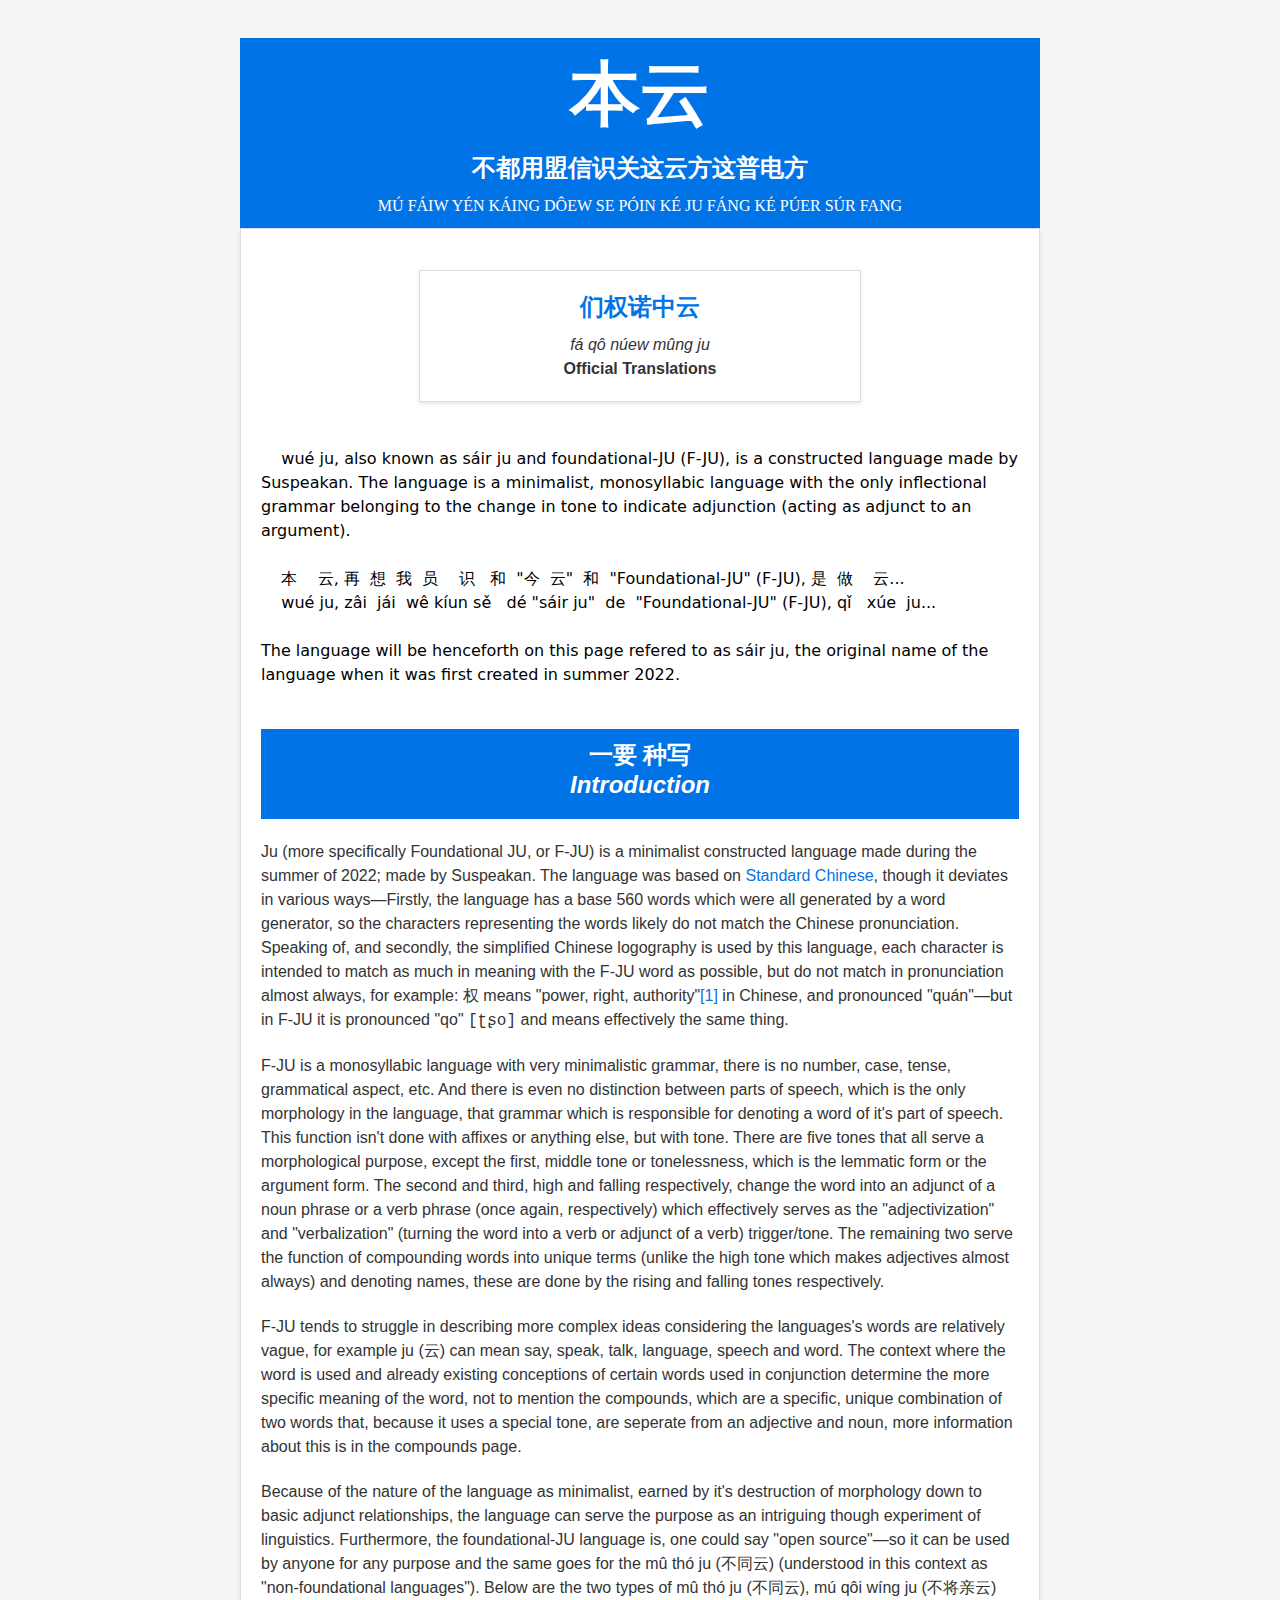
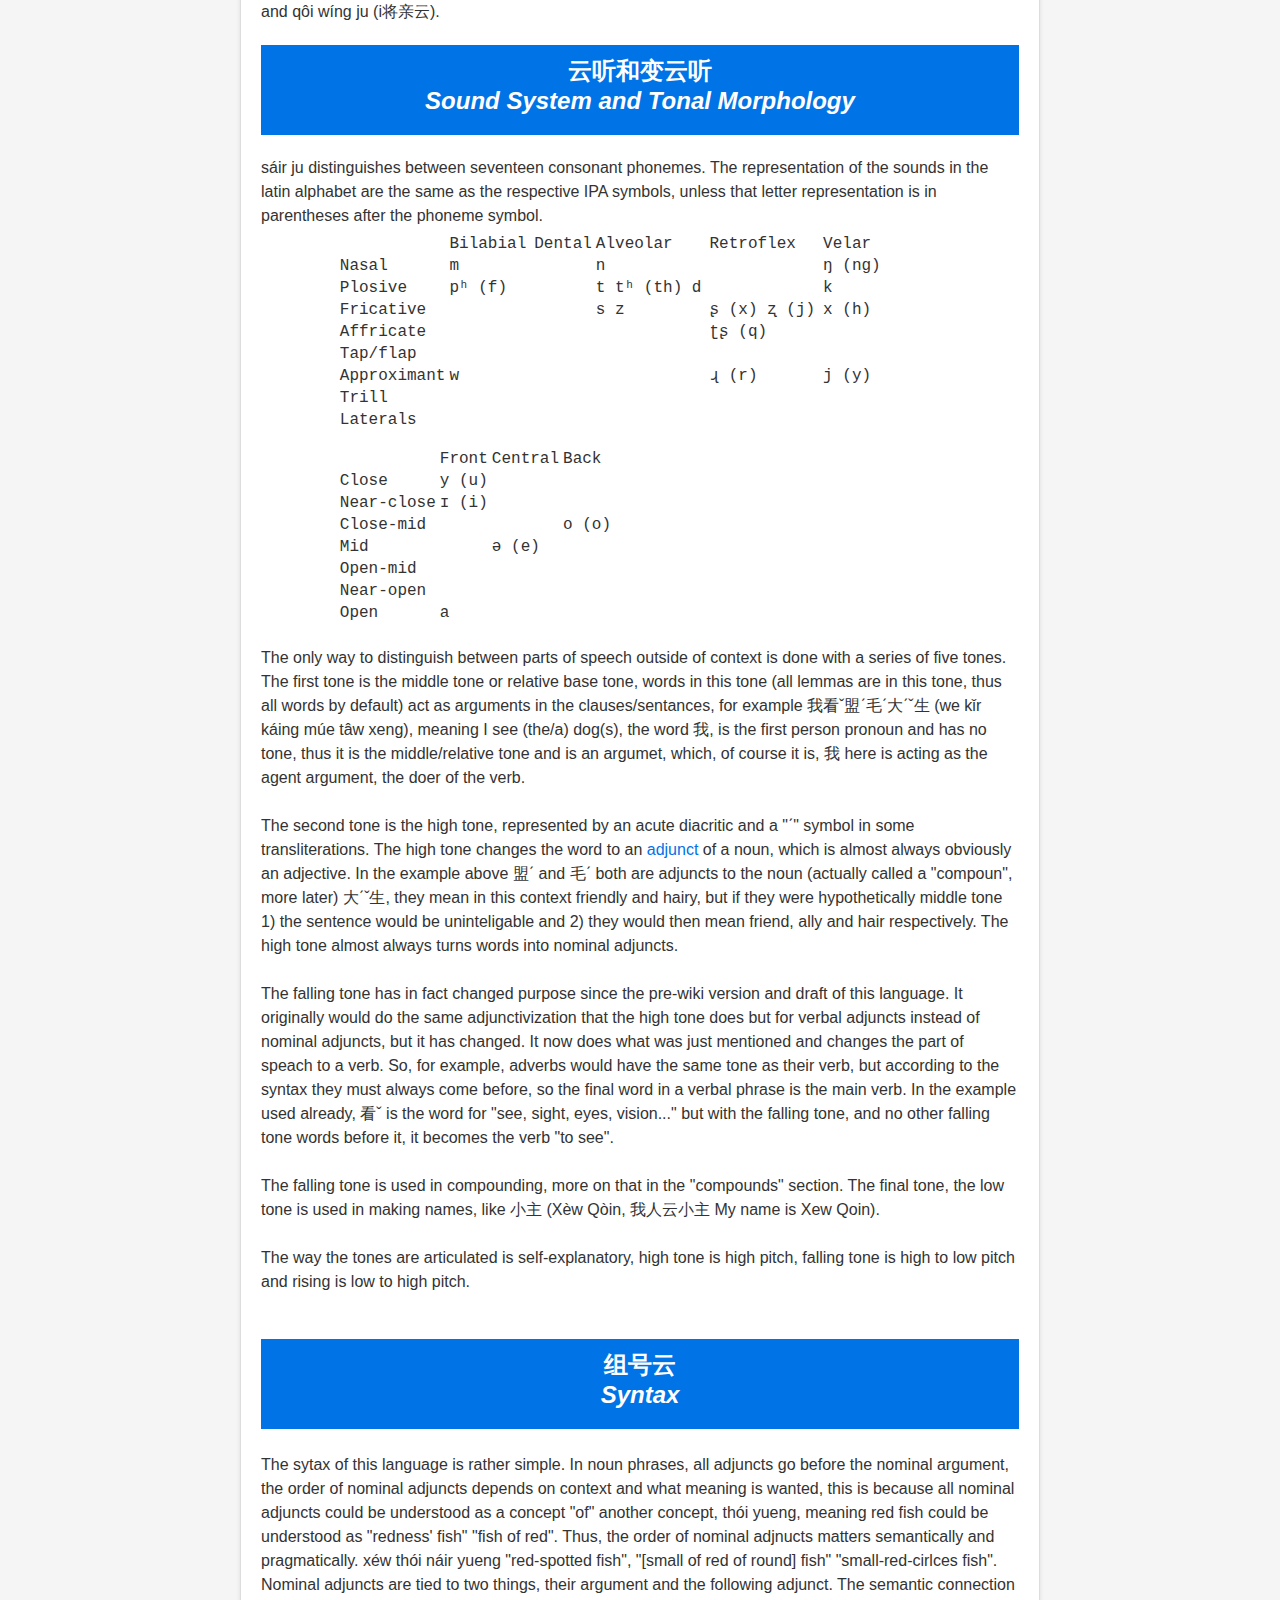
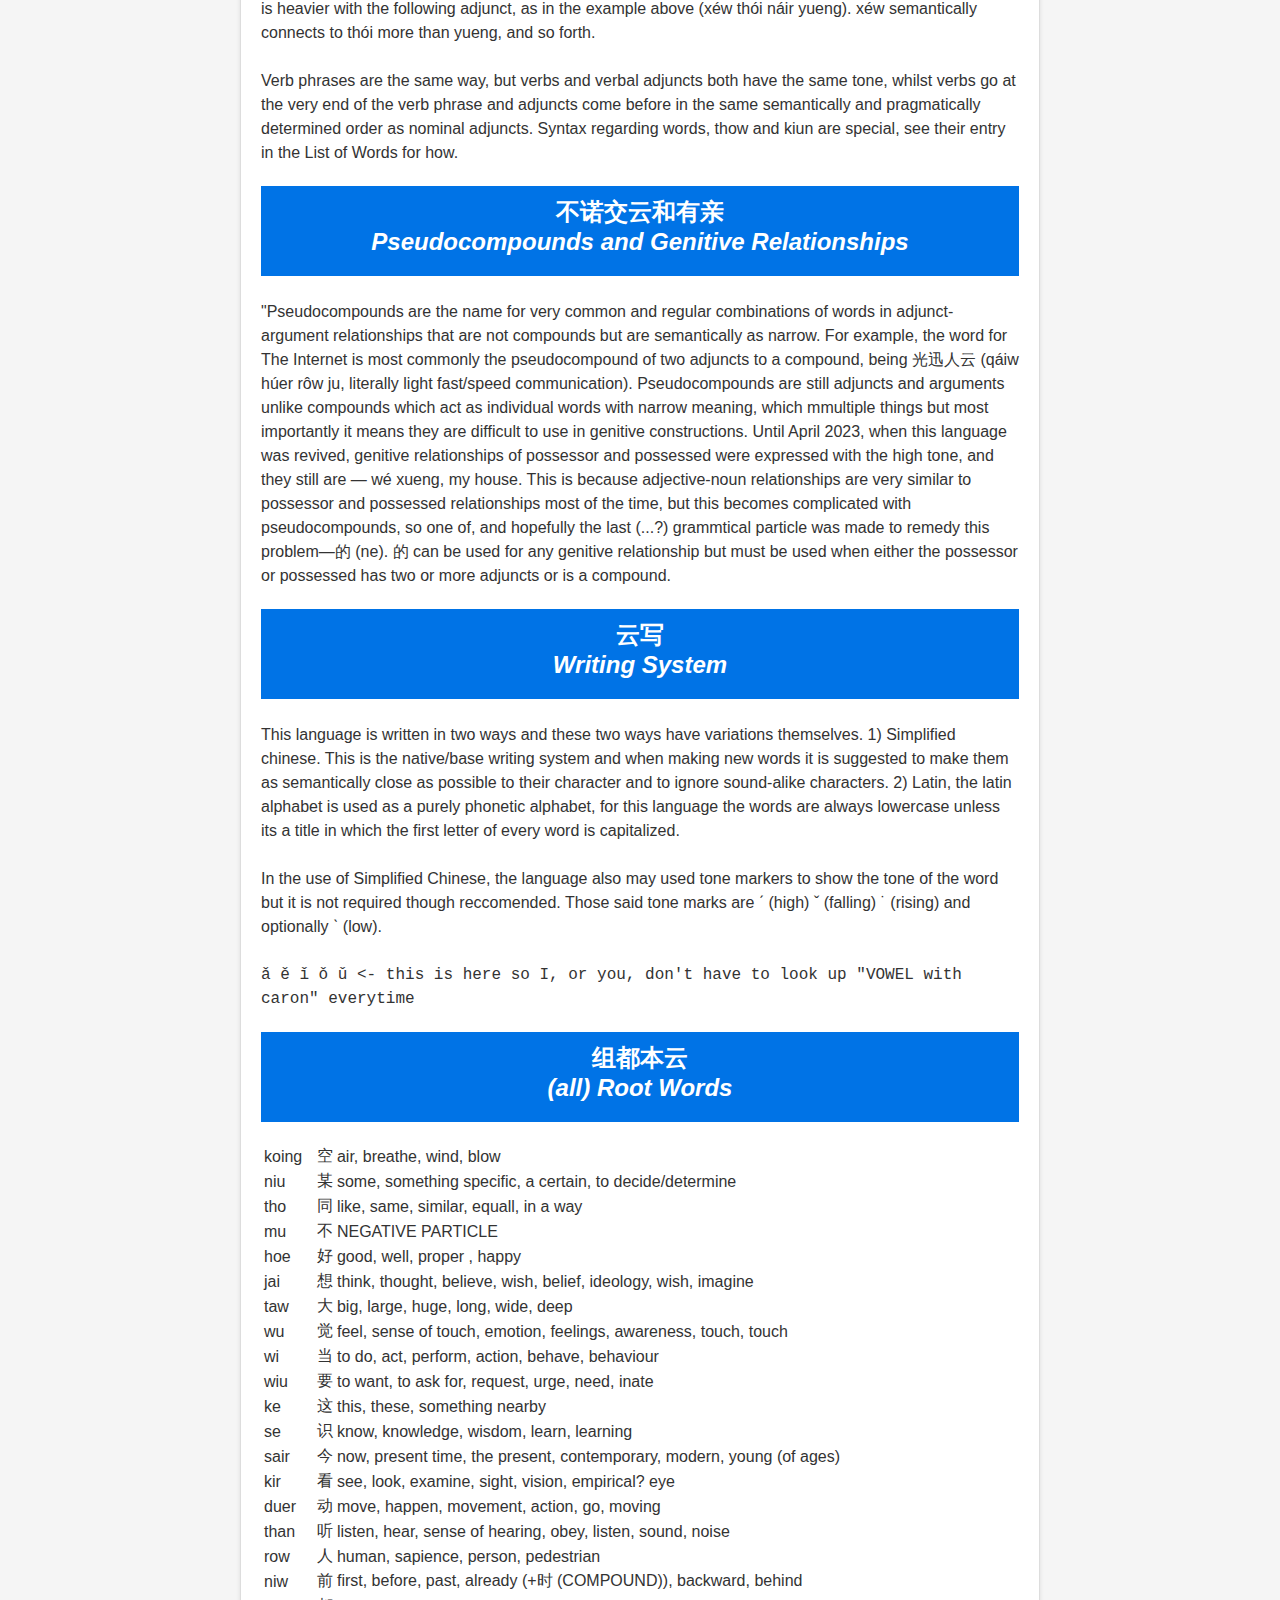
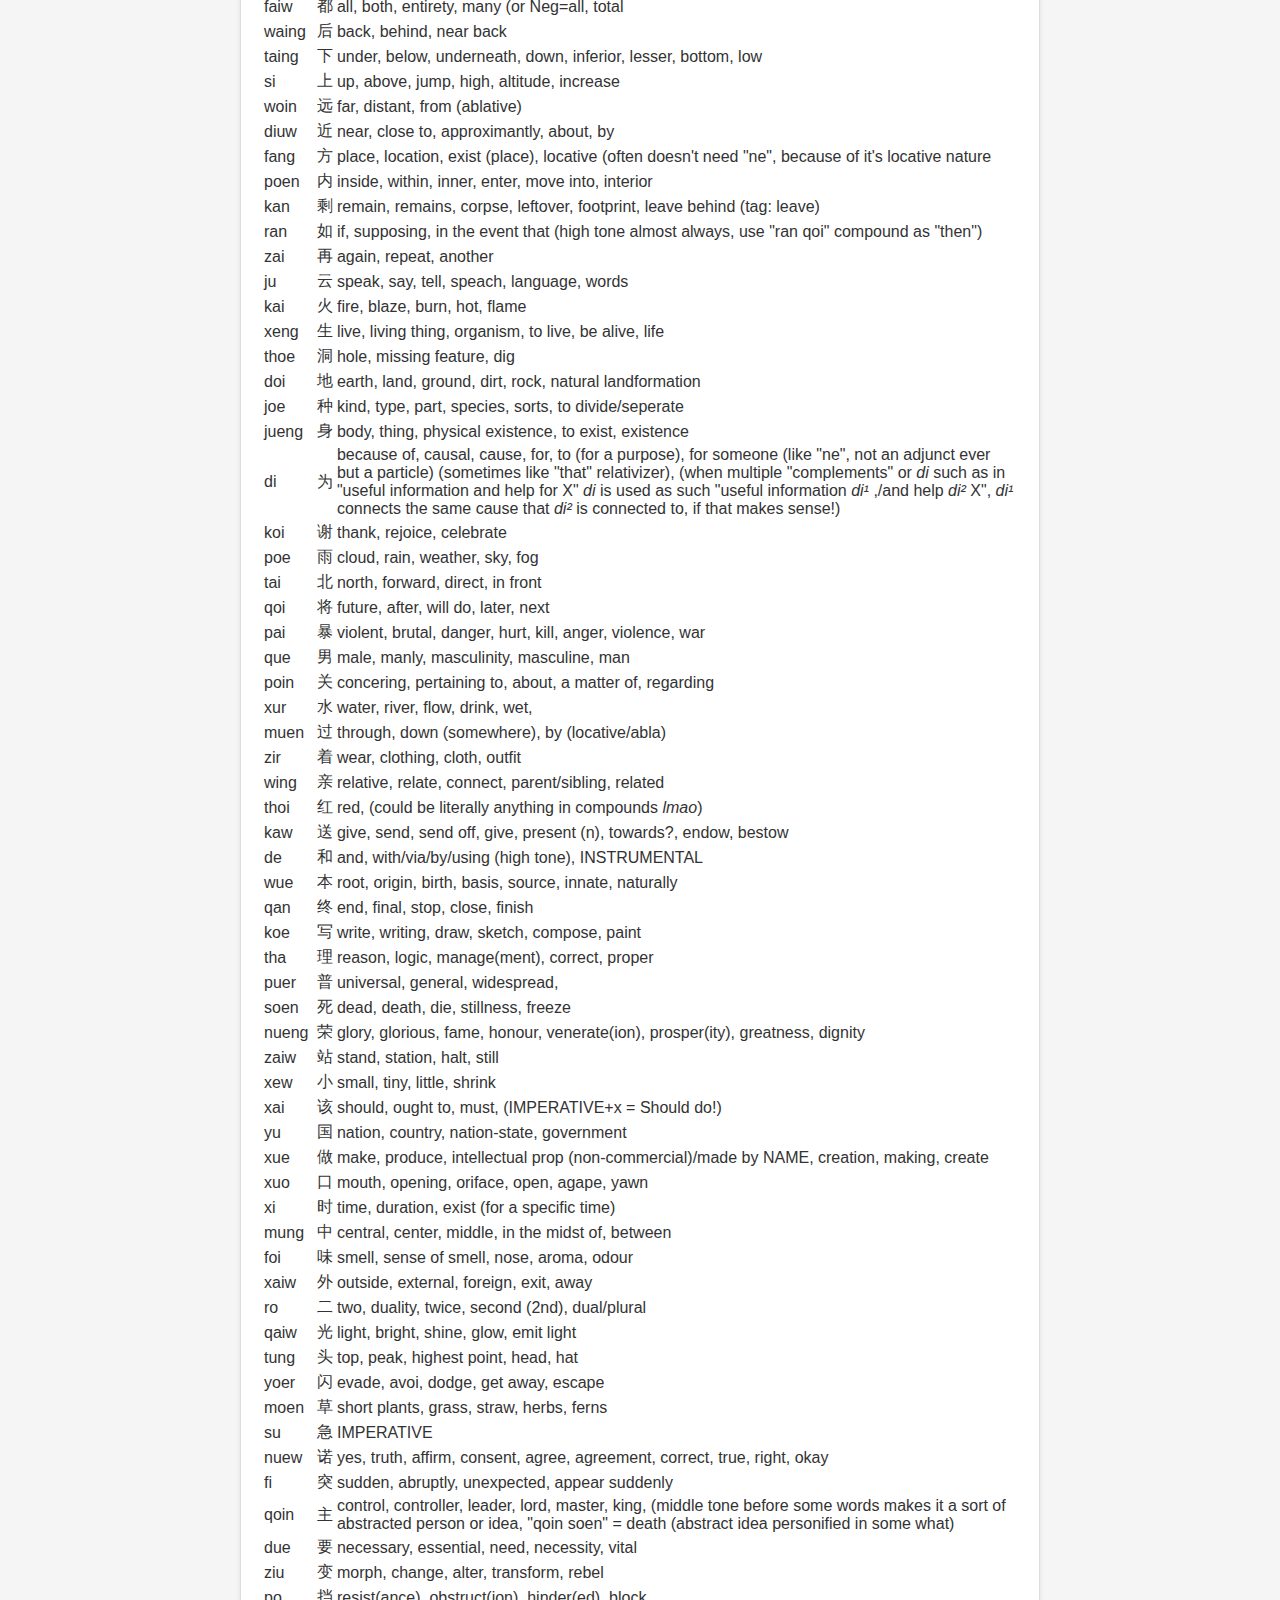
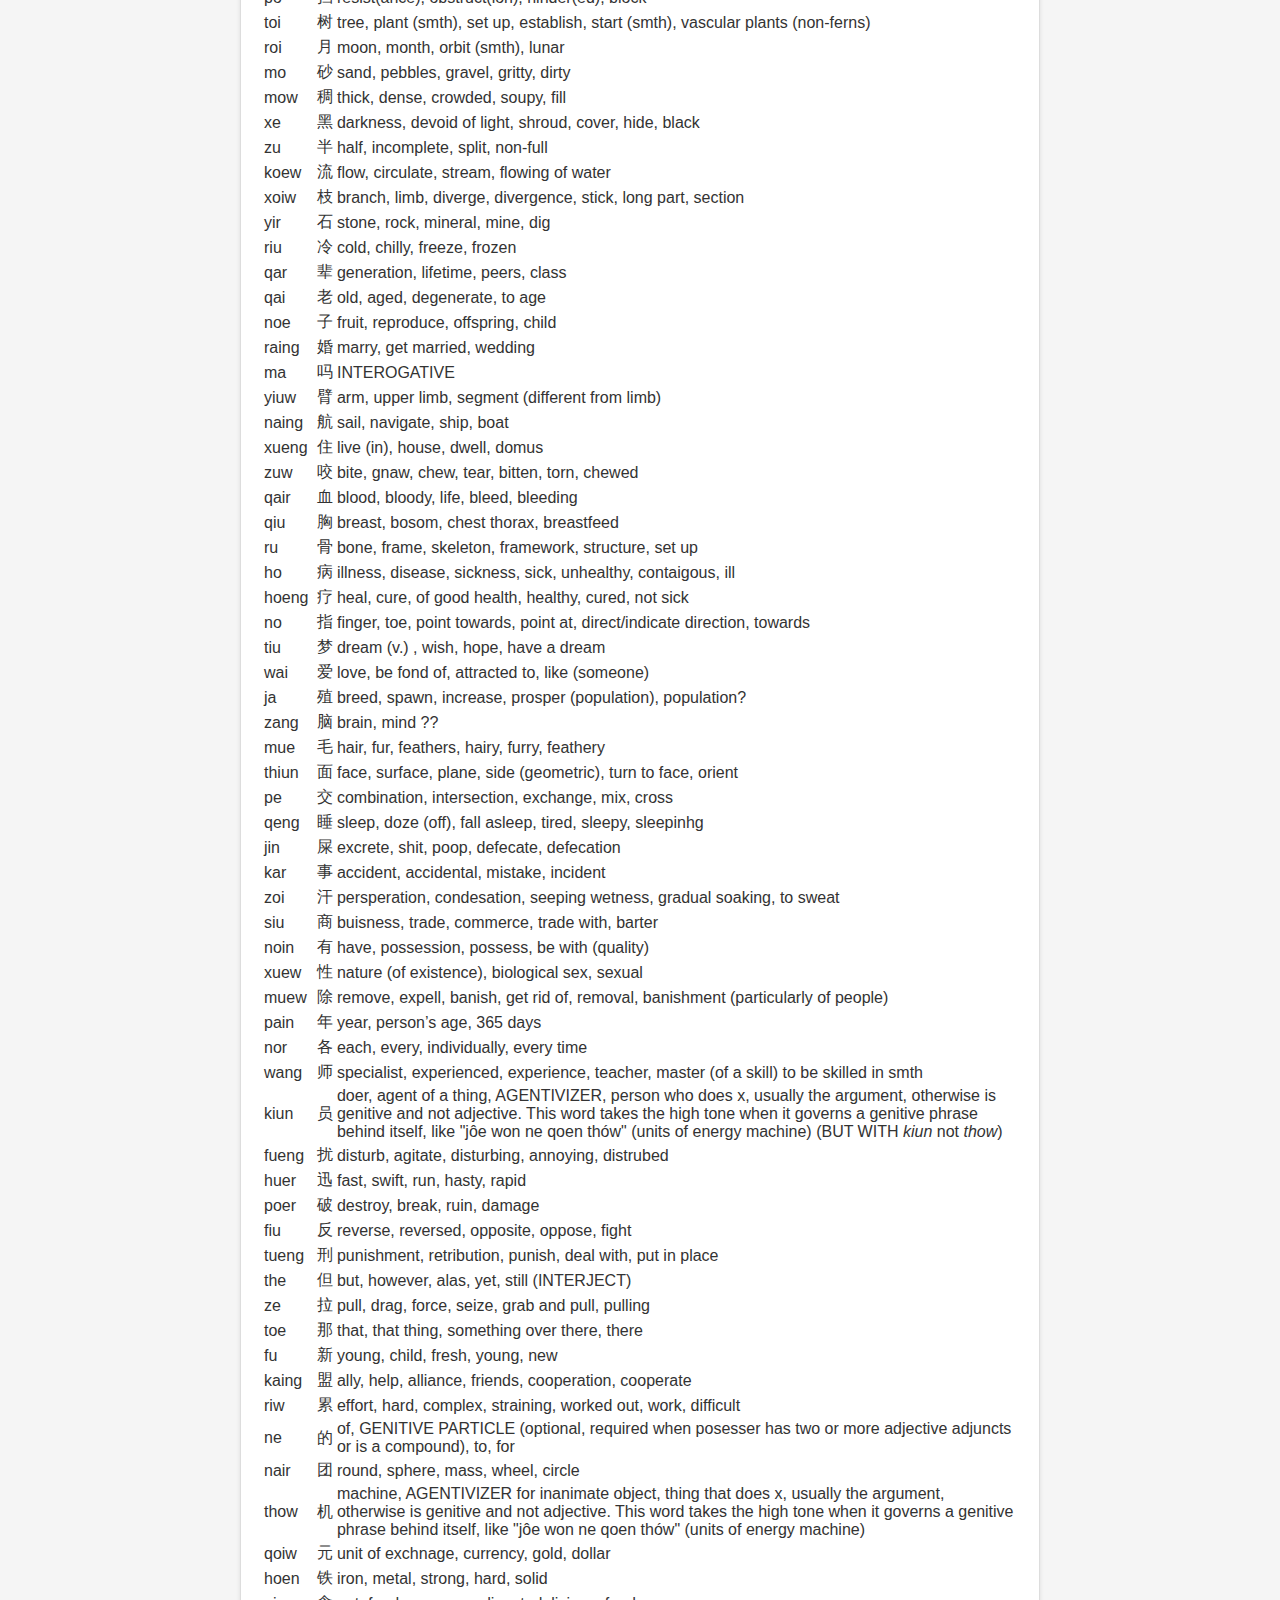
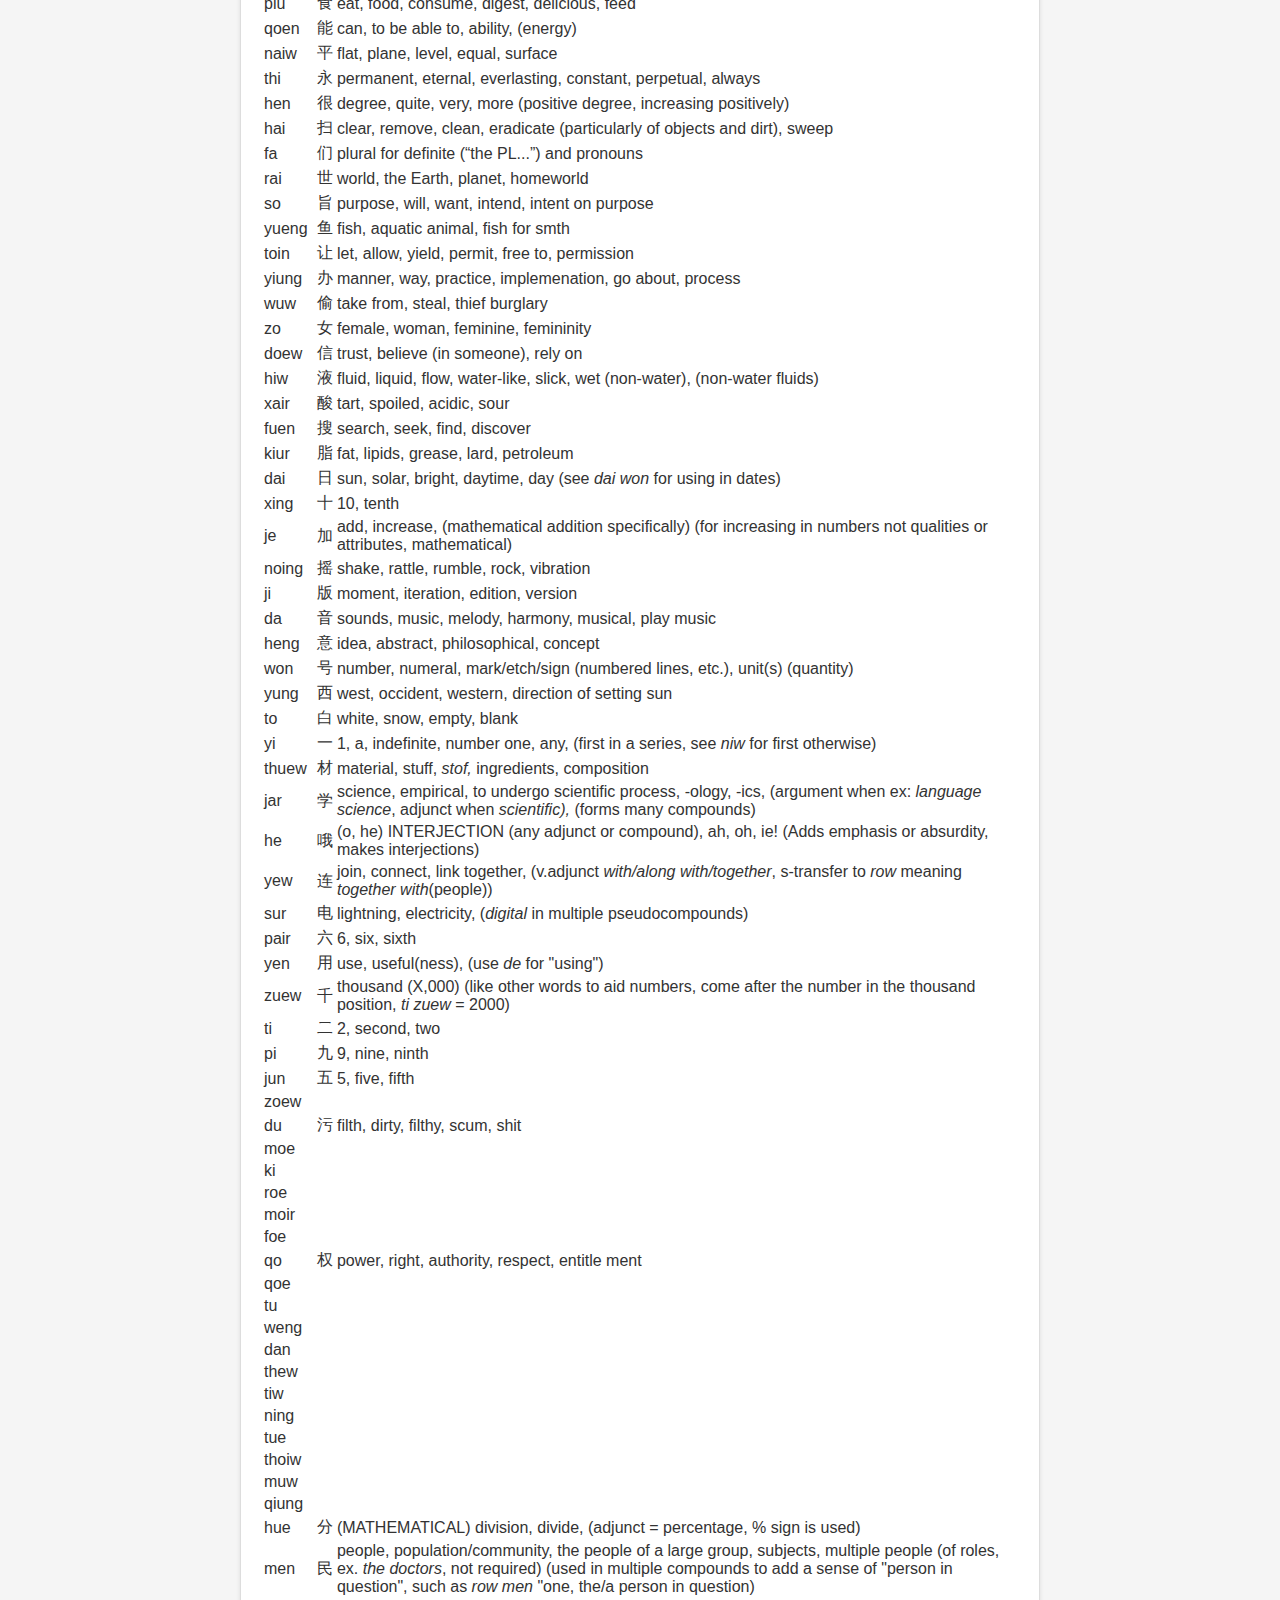
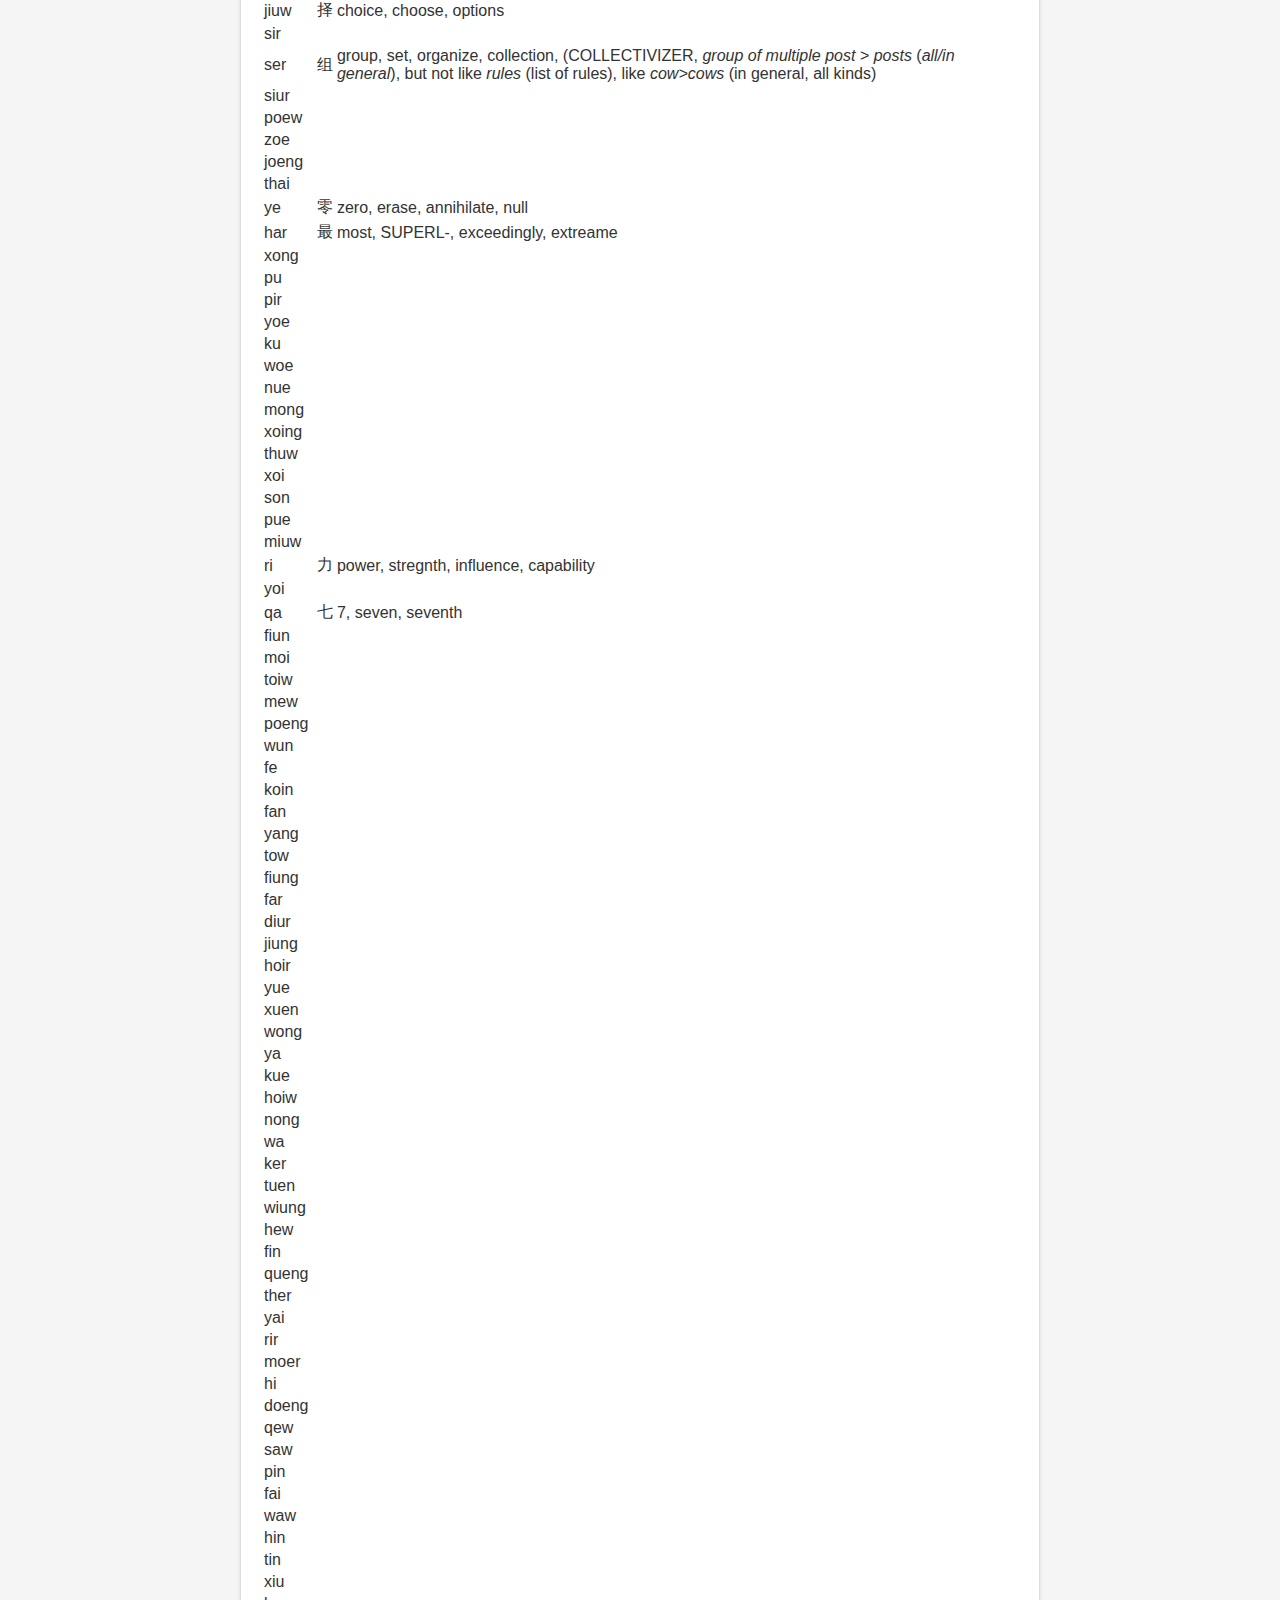
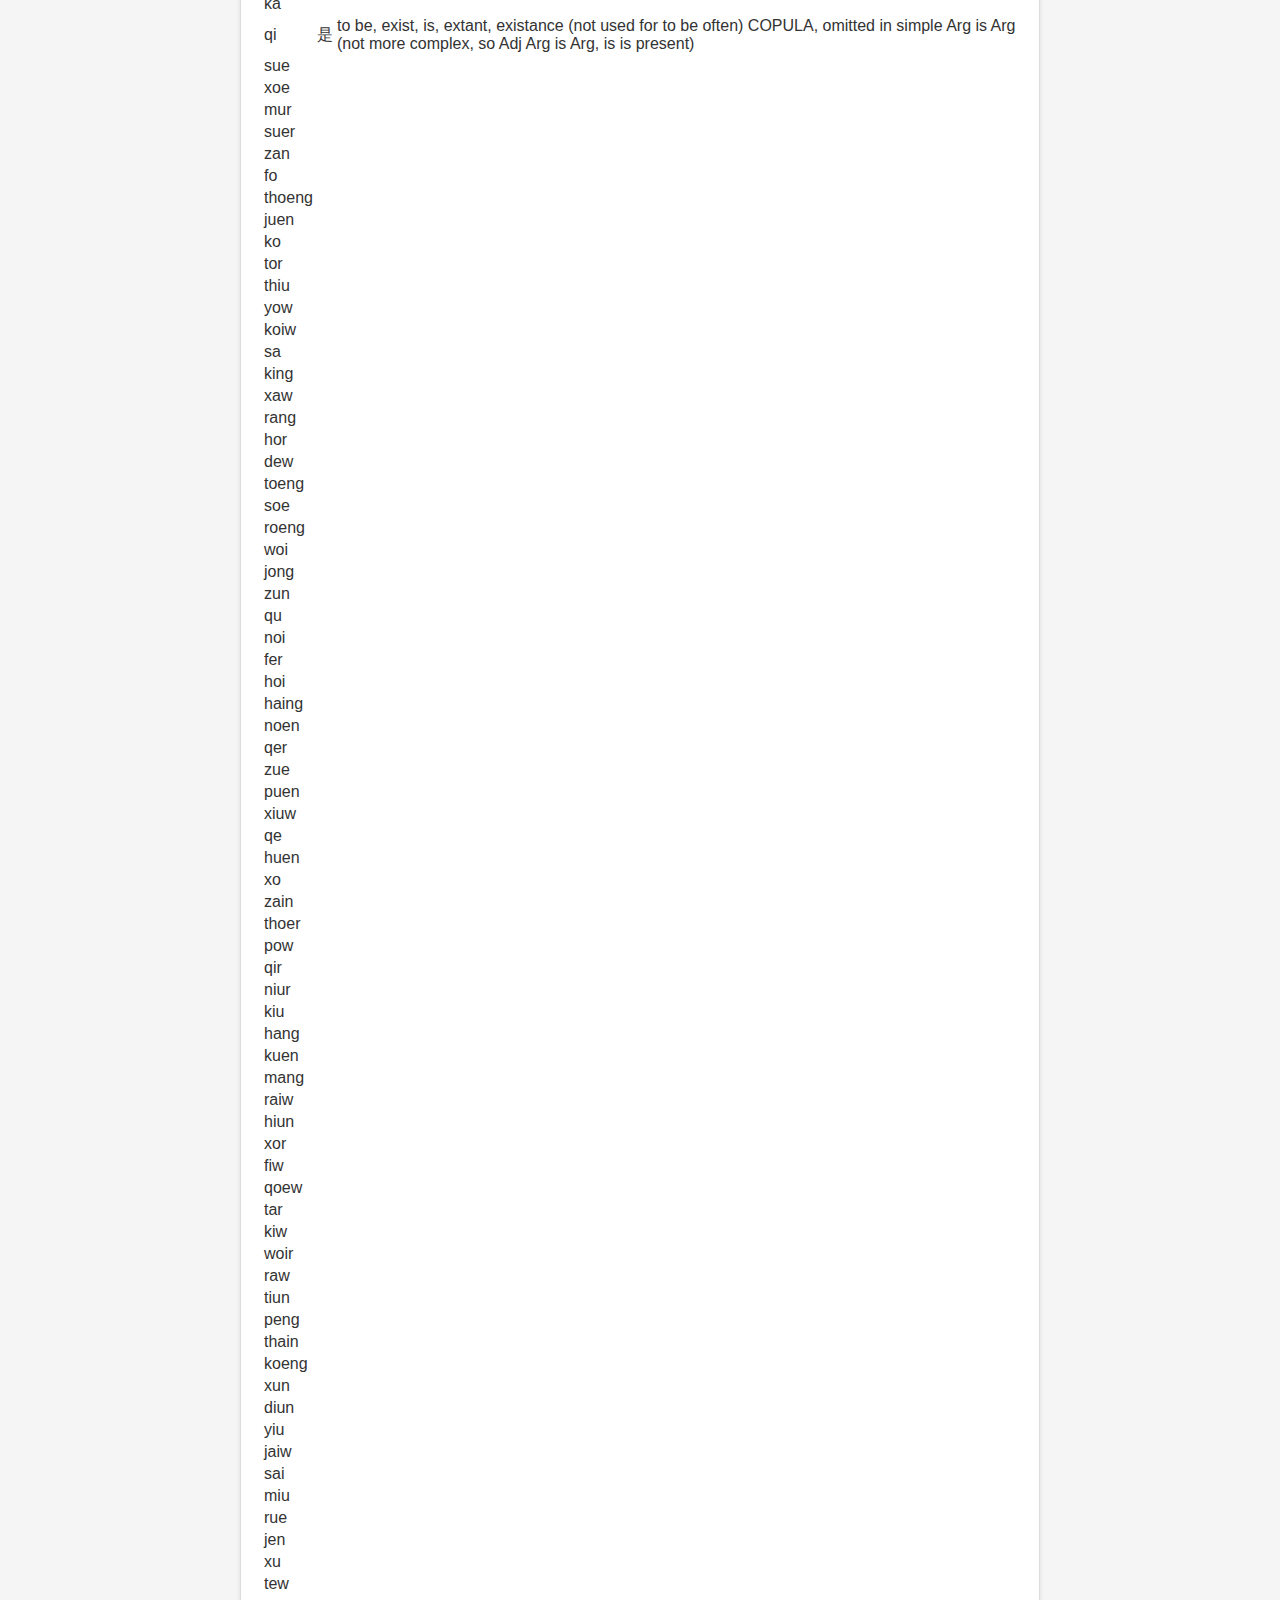
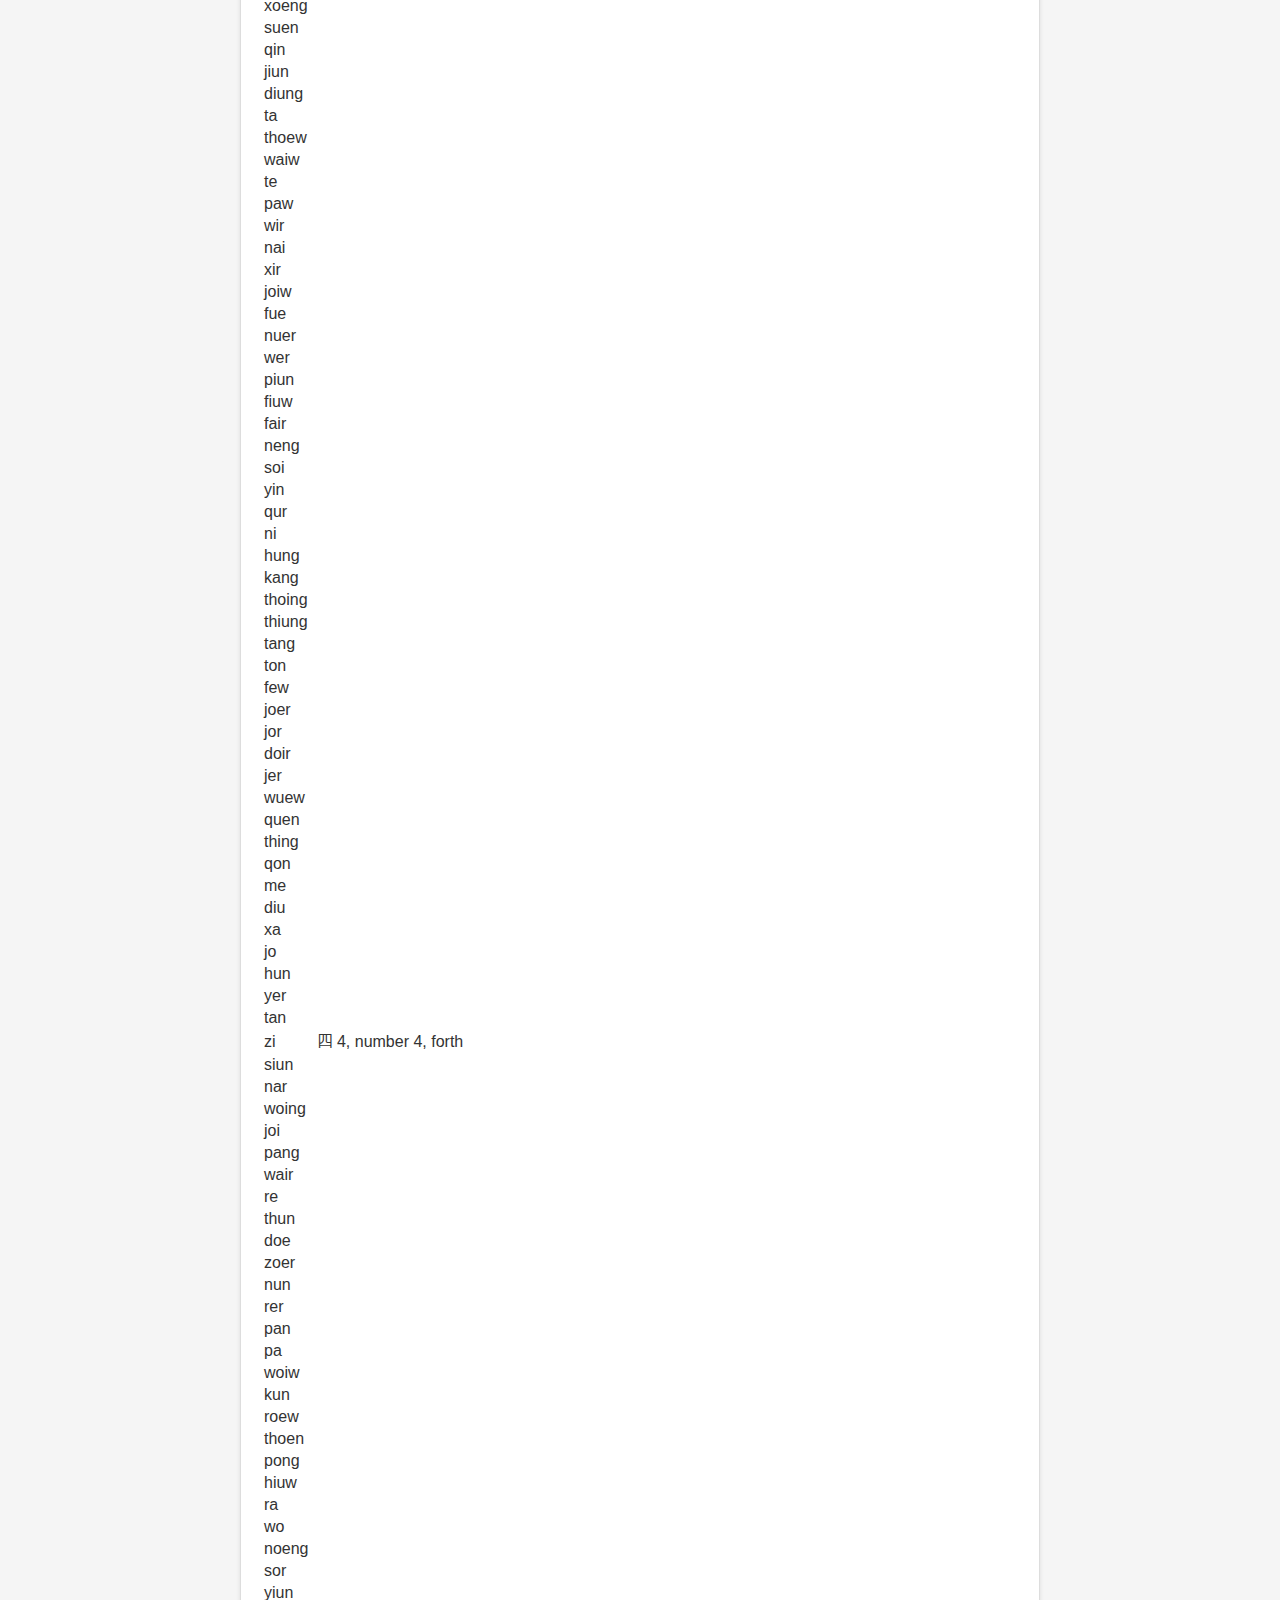
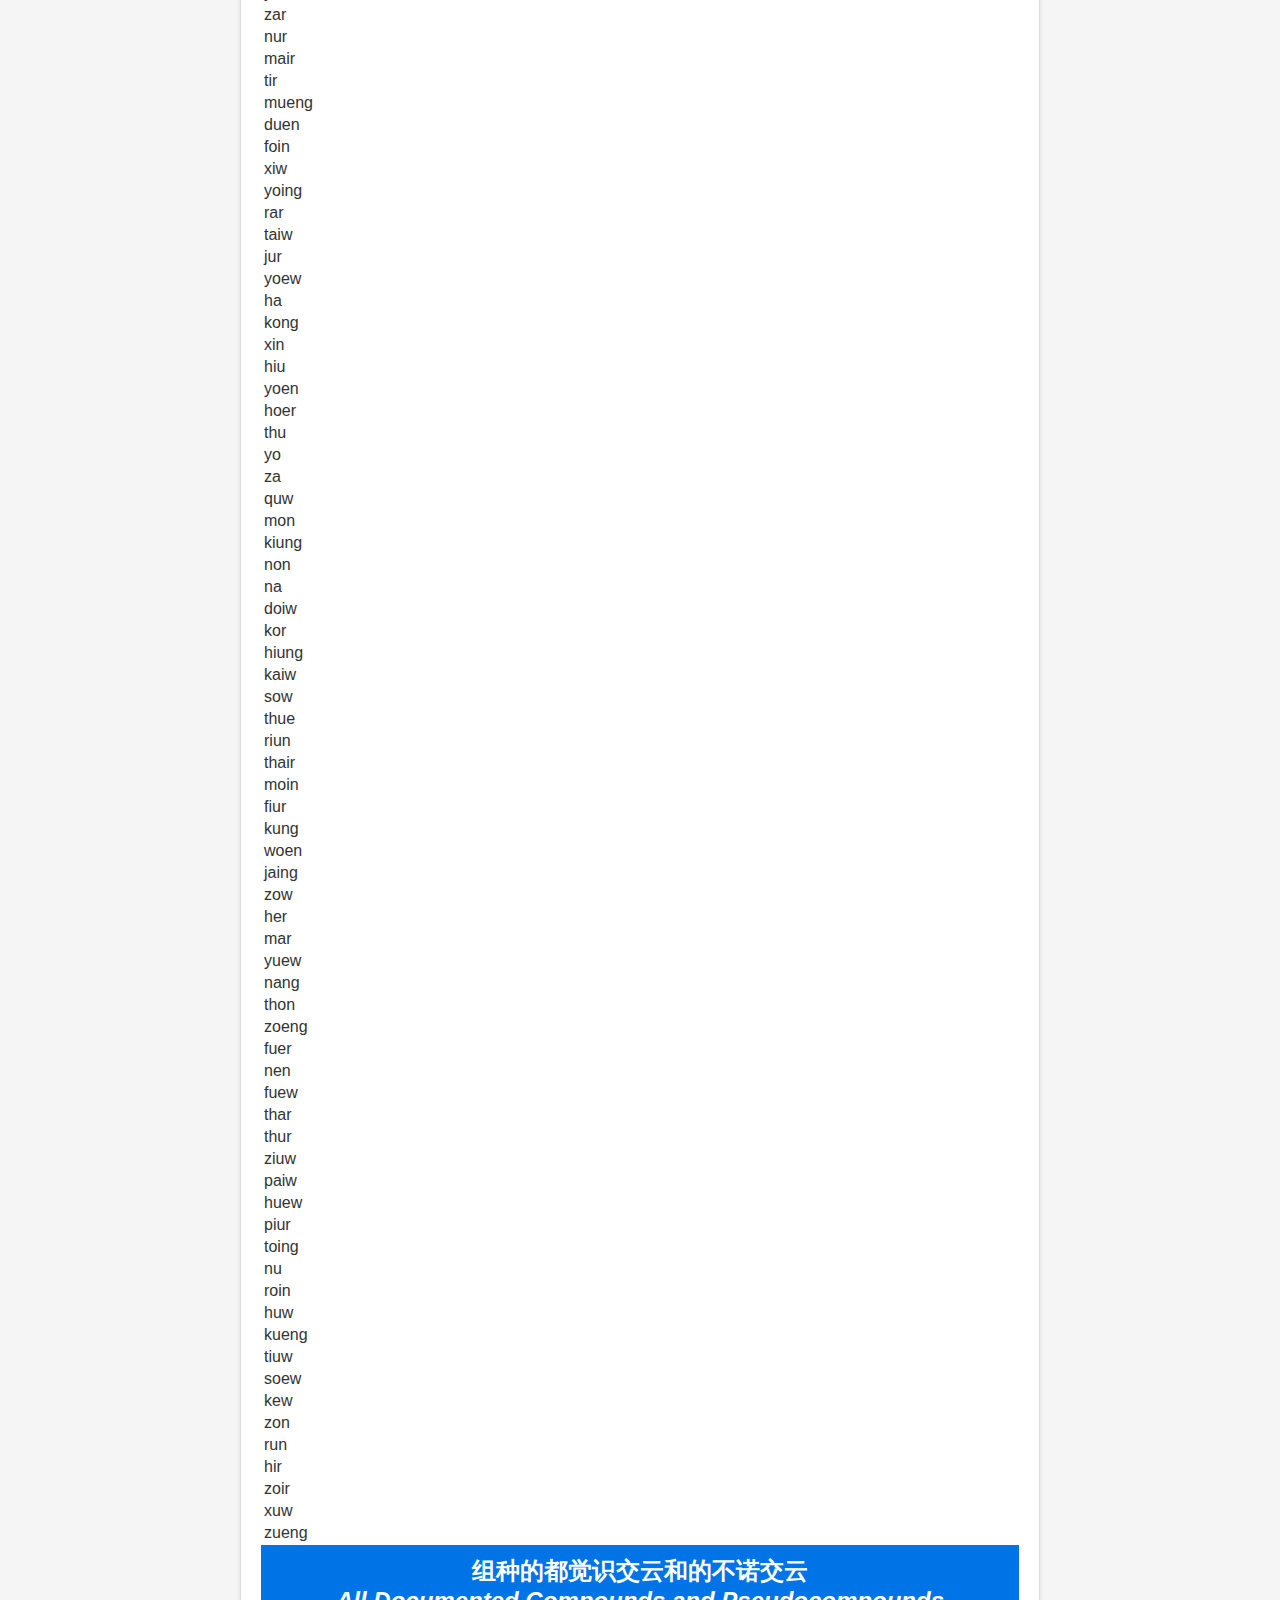
==== commit c4b51f4e: "Add files via upload" ====
--- a/index.html
+++ b/index.html
@@ -27,10 +27,20 @@
       <h1 style="font-size: 70px;">本云</h1>
       <h2>不都用盟信识关这云方这普电方</h2>
       <div style="font-family: Cambria, Cochin, Georgia, Times, 'Times New Roman', serif; font-size: 8px;">
-        <p>MÚ FÁIW YÉN KÁING DÔEW SE PÓIN KÉ JU FÁNG PÚER SÚR FANG</p>
+        <p>MÚ FÁIW YÉN KÁING DÔEW SE PÓIN KÉ JU FÁNG KÉ PÚER SÚR FANG</p>
       </div>
     </div>
     <div class="content" style="font-size: large;">
+        <br>
+
+        <div class="wikibox">
+            <h1 style="text-align: center;">
+                <a href="trnsl.html">们权诺中云</a>
+            </h1>
+            <p style="text-align: center;"><i>fá qô núew mûng ju </i><br> <b>Official Translations</b></p>
+        </div>
+
+        <br>
         <div>
             <code class="code"><p>
     wué ju, also known as sáir ju and foundational-JU (F-JU), is a constructed language made by Suspeakan. The language is a minimalist, monosyllabic language with the only inflectional grammar belonging to the change in tone to indicate adjunction (acting as adjunct to an argument).
@@ -41,10 +51,15 @@
 The language will be henceforth on this page refered to as sáir ju, the original name of the language when it was first created in summer 2022.</p>
             </code>
         </div>
+
+
+
+
         <div class="header">
             <h2>一要 种写<br><i>Introduction</i></h2>
         </div>
         <br>
+        
         <div>
 <p>Ju (more specifically Foundational JU, or F-JU) is a minimalist constructed language made during the summer of 2022; made by Suspeakan. The language was based on <a href="https://en.wikipedia.org/wiki/Standard_Chinese">Standard Chinese</a>, though it deviates in various ways―Firstly, the language has a base 560 words which were all generated by a word generator, so the characters representing the words likely do not match the Chinese pronunciation. Speaking of, and secondly, the simplified Chinese logography is used by this language, each character is intended to match as much in meaning with the F-JU word as possible, but do not match in pronunciation almost always, for example: 权 means "power, right, authority"<a href="https://www.mdbg.net/chinese/dictionary?page=worddict&wdrst=0&wdqb=%E6%9D%83">[1]</a> in Chinese, and pronounced "quán"―but in F-JU it is pronounced "qo" <gls>[ʈʂo]</gls> and means effectively the same thing. </p>
 <br>
@@ -58,6 +73,214 @@
             <h2>云听和变云听<br><i>Sound System and Tonal Morphology</i></h2>
         </div>
 <div><br>
+</p><p>sáir ju distinguishes between seventeen consonant phonemes. The representation of the sounds in the latin alphabet are the same as the respective IPA symbols, unless that letter representation is in parentheses after the phoneme symbol.
+</p>
+<div style="width: 80%; margin: auto; font-family: 'Courier New', Courier, monospace; font-size: small;">
+<table class="wikitable">
+<tbody><tr>
+<td colspan="10">
+</td></tr>
+<tr>
+<td>
+</td>
+<td>Bilabial
+</td>
+<td rowspan="9">
+</td>
+<td>Dental
+</td>
+<td>Alveolar
+</td>
+<td rowspan="9">
+</td>
+<td>Retroflex
+</td>
+<td rowspan="9">
+</td>
+<td>Velar
+</td>
+<td rowspan="9">
+</td></tr>
+<tr>
+<td>Nasal
+</td>
+<td>m
+</td>
+<td>
+</td>
+<td>n
+</td>
+<td>
+</td>
+<td>ŋ (ng)
+</td></tr>
+<tr>
+<td>Plosive
+</td>
+<td>pʰ (f)
+</td>
+<td>
+</td>
+<td>t tʰ (th)  d
+</td>
+<td>
+</td>
+<td>k
+</td></tr>
+<tr>
+<td>Fricative
+</td>
+<td>
+</td>
+<td>
+</td>
+<td>s z
+</td>
+<td>ʂ (x) ʐ (j)
+</td>
+<td>x (h)
+</td></tr>
+<tr>
+<td>Affricate
+</td>
+<td>
+</td>
+<td>
+</td>
+<td>
+</td>
+<td>ʈʂ (q)
+</td>
+<td>
+</td></tr>
+<tr>
+<td>Tap/flap
+</td>
+<td>
+</td>
+<td>
+</td>
+<td>
+</td>
+<td>
+</td>
+<td>
+</td></tr>
+<tr>
+<td>Approximant
+</td>
+<td>w
+</td>
+<td>
+</td>
+<td>
+</td>
+<td>ɻ (r)
+</td>
+<td>j (y)
+</td></tr>
+<tr>
+<td>Trill
+</td>
+<td>
+</td>
+<td>
+</td>
+<td>
+</td>
+<td>
+</td>
+<td>
+</td></tr>
+<tr>
+<td>Laterals
+</td>
+<td>
+</td>
+<td>
+</td>
+<td>
+</td>
+<td>
+</td>
+<td>
+</td></tr></tbody></table>
+<br>
+<table class="wikitable">
+<tbody><tr>
+<td>
+</td>
+<td>Front
+</td>
+<td>Central
+</td>
+<td>Back
+</td></tr>
+<tr>
+<td>Close
+</td>
+<td>y (u)
+</td>
+<td>
+</td>
+<td>
+</td></tr>
+<tr>
+<td>Near-close
+</td>
+<td>ɪ (i)
+</td>
+<td>
+</td>
+<td>
+</td></tr>
+<tr>
+<td>Close-mid
+</td>
+<td>
+</td>
+<td>
+</td>
+<td>o (o)
+</td></tr>
+<tr>
+<td>Mid
+</td>
+<td>
+</td>
+<td>ə (e)
+</td>
+<td>
+</td></tr>
+<tr>
+<td>Open-mid
+</td>
+<td>
+</td>
+<td>
+</td>
+<td>
+</td></tr>
+<tr>
+<td>Near-open
+</td>
+<td>
+</td>
+<td>
+</td>
+<td>
+</td></tr>
+<tr>
+<td>Open
+</td>
+<td>a
+</td>
+<td>
+</td>
+<td>
+</td></tr></tbody></table>
+</div>
+    <br>
     <p>
         The only way to distinguish between parts of speech outside of context is done with a series of five tones. The first tone is the middle tone or relative base tone, words in this tone (all lemmas are in this tone, thus all words by default) act as arguments in the clauses/sentances, for example 我看ˇ盟ˊ毛ˊ大ˊˇ生 (we kǐr káing múe tâw xeng), meaning I see (the/a) dog(s), the word 我, is the first person pronoun and has no tone, thus it is the middle/relative tone and is an argumet, which, of course it is, 我 here is acting as the agent argument, the doer of the verb. <br><br>
 The second tone is the high tone, represented by an acute diacritic and a "ˊ" symbol in some transliterations. The high tone changes the word to an <a href="https://en.wikipedia.org/wiki/Adjunct_(grammar)#Predicates_vs._adjuncts">adjunct</a> of a noun, which is almost always obviously an adjective. In the example above 盟ˊ and 毛ˊ both are adjuncts to the noun (actually called a "compoun", more later) 大ˊˇ生, they mean in this context friendly and hairy, but if they were hypothetically middle tone 1) the sentence would be uninteligable and 2) they would then mean friend, ally and hair respectively. The high tone almost always turns words into nominal adjuncts.
@@ -4288,6 +4511,16 @@
     <td>
         genitalia, sex organs
     </td>
+    <tr>
+        <td>mung ju
+        </td>
+        <td>translate, translation, between languages
+        </td>
+    <tr>
+    <td>sur naing
+    </td>
+    <td>digital navigation, search, index/navigate digitally (v.)
+    </td>
 <!--
     <tr>
     <td>wu se
@@ -4297,7 +4530,10 @@
 -->
     <td>
     </td></tr></tbody></table>
-<br>
+
+<!--    D:COMP    -->
+
+    <br>
     <p>Expressions:
     </p>hé qěng tǒin we <br> oh give me a break!<p></p>
     </p>hé ni sě <br> you know... y'know<p></p>
@@ -4413,15 +4649,34 @@
                 </p>
                 </td>
                 <td>website, digital location
+        <tr>
+        <td>一要种写为电航
+            <p>yî dúe jôe koe di sûr naing </p>
+        </td>
+        <td>
+            index, lit. important page for digital navigation
+        </td>
         </td></tr></tbody></table>
 
-<!-- 
-<div class="header">
-    <h2>nôin wing <br> genitive, possesion relationship</h2>
+
+<br><br><br>
+
+<div class="wikibox">
+    <p>
+        <a href="https://suspeakan.miraheze.org/wiki/Ju:W%C3%BAe_Ju_(%E6%9C%AC%E4%BA%91)">老种写和普电方</a>的本云
+    </p>
 </div>
--->
-
-
+<br>
+<div class="wikibox">
+    <p>
+        为觉亲做员的本云方光迅人云, 你用该:
+    </p>
+    <p style="font-size: 14px;">In order to contact the creator of wúe ju, online, you must use:
+    </p> 
+    <br>
+    <p>folcr.b@gmail.com
+    </p>
+    </div>
 
 </div>
     </div>
--- a/style.css
+++ b/style.css
@@ -80,4 +80,94 @@
     margin: auto;
     box-shadow: 0 2px 4px rgba(0, 0, 0, 0.1); /* Add a subtle shadow */
     max-width: 400px;
-  }+  }
+  .transbox {
+    background-color: #fff; /* White background */
+    border: 1px solid #ddd; /* Add a light gray border */
+    padding: 20px;
+    margin: 40px; /* Add margin to create space around the wikibox */
+    margin-bottom: 0px;
+    margin: auto;
+    box-shadow: 0 2px 4px rgba(0, 0, 0, 0.1); /* Add a subtle shadow */
+    max-width: 500px;
+  }
+
+
+  /*
+ D:Page Template
+
+<head>
+  <link rel="stylesheet" href="style.css">
+</head>
+<br>
+<!DOCTYPE html>
+<html lang="en">
+
+<head>
+<meta charset="UTF-8">
+<meta name="viewport" content="width=device-width, initial-scale=1.0">
+<title>WÚE JU</title>
+<link rel="stylesheet" href="styles.css">
+</head>
+
+<body>
+
+<div class="container">
+
+<div class="header">
+<h1 style="font-size: 70px;">Title/First Header</h1>
+</div>
+
+<div class="content" style="font-size: large;">
+
+
+  <div class="wikibox">
+    <h1 style="text-align: center;">
+        <a href="">INDEX WIKIBOX</a>
+    </h1>
+    <p style="text-align: center;"><i>...</i><br><b>...</b></p>
+</div><br>
+
+  <div class="wikibox">
+    <h1>Wikibox title</h1>
+    <p>Wikibox Body</p>
+  </div>   
+
+  <div class="transbox">
+    <h1>Transbox</h1>
+    <p>Wikibox Body</p>
+    <gls>Gloss</gls>
+  </div>   
+
+    <code class="code">
+    <p>
+      Code
+      <gls>
+      Gloss
+      </gls>
+    </p>
+    </code>
+    <!-- It seems to tall because it's in the code element! -->
+
+  <div class="header">
+    <h2>Second Header
+    </h2>
+  </div>
+
+<div><br>
+  <p>
+    Paragraph 1
+  </p>
+  <br>
+  <p>
+    Paragraph 2
+  </p>
+
+<br></div>
+
+
+</div>
+</div>
+
+</body>
+  */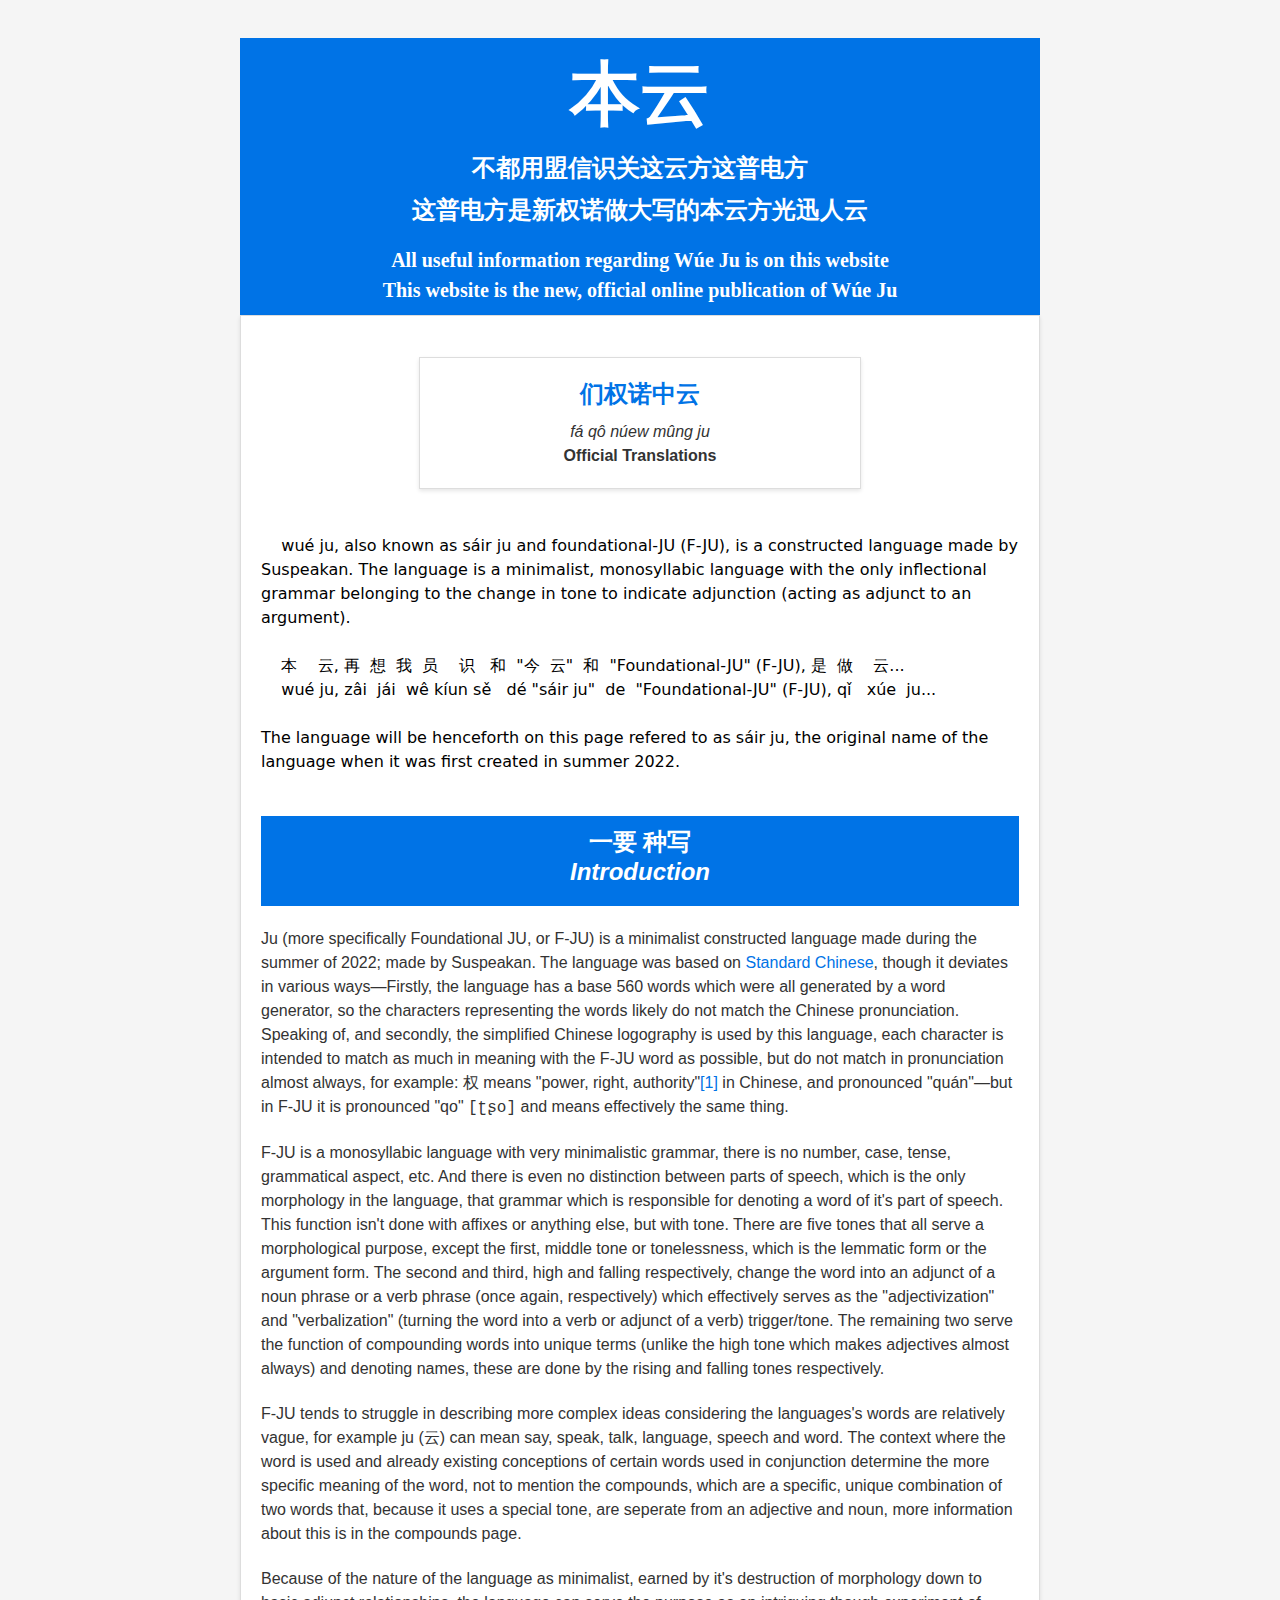
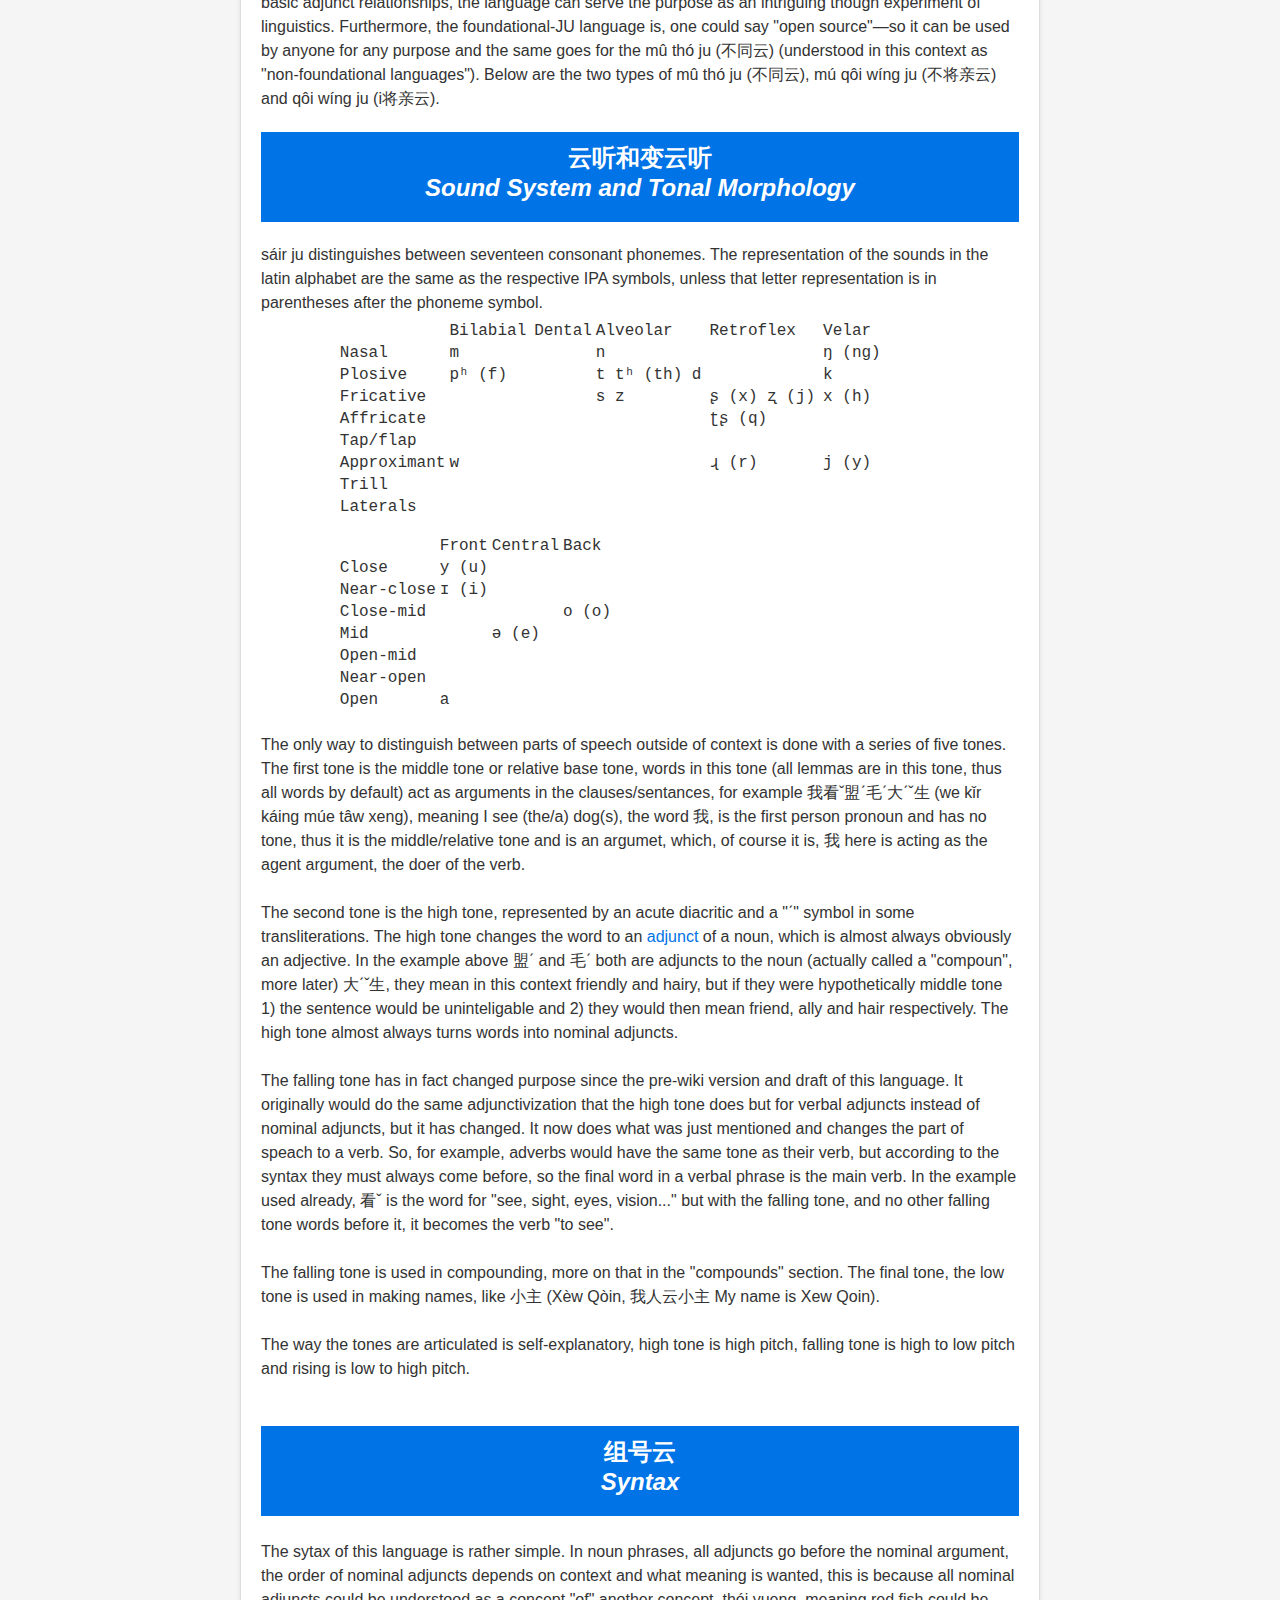
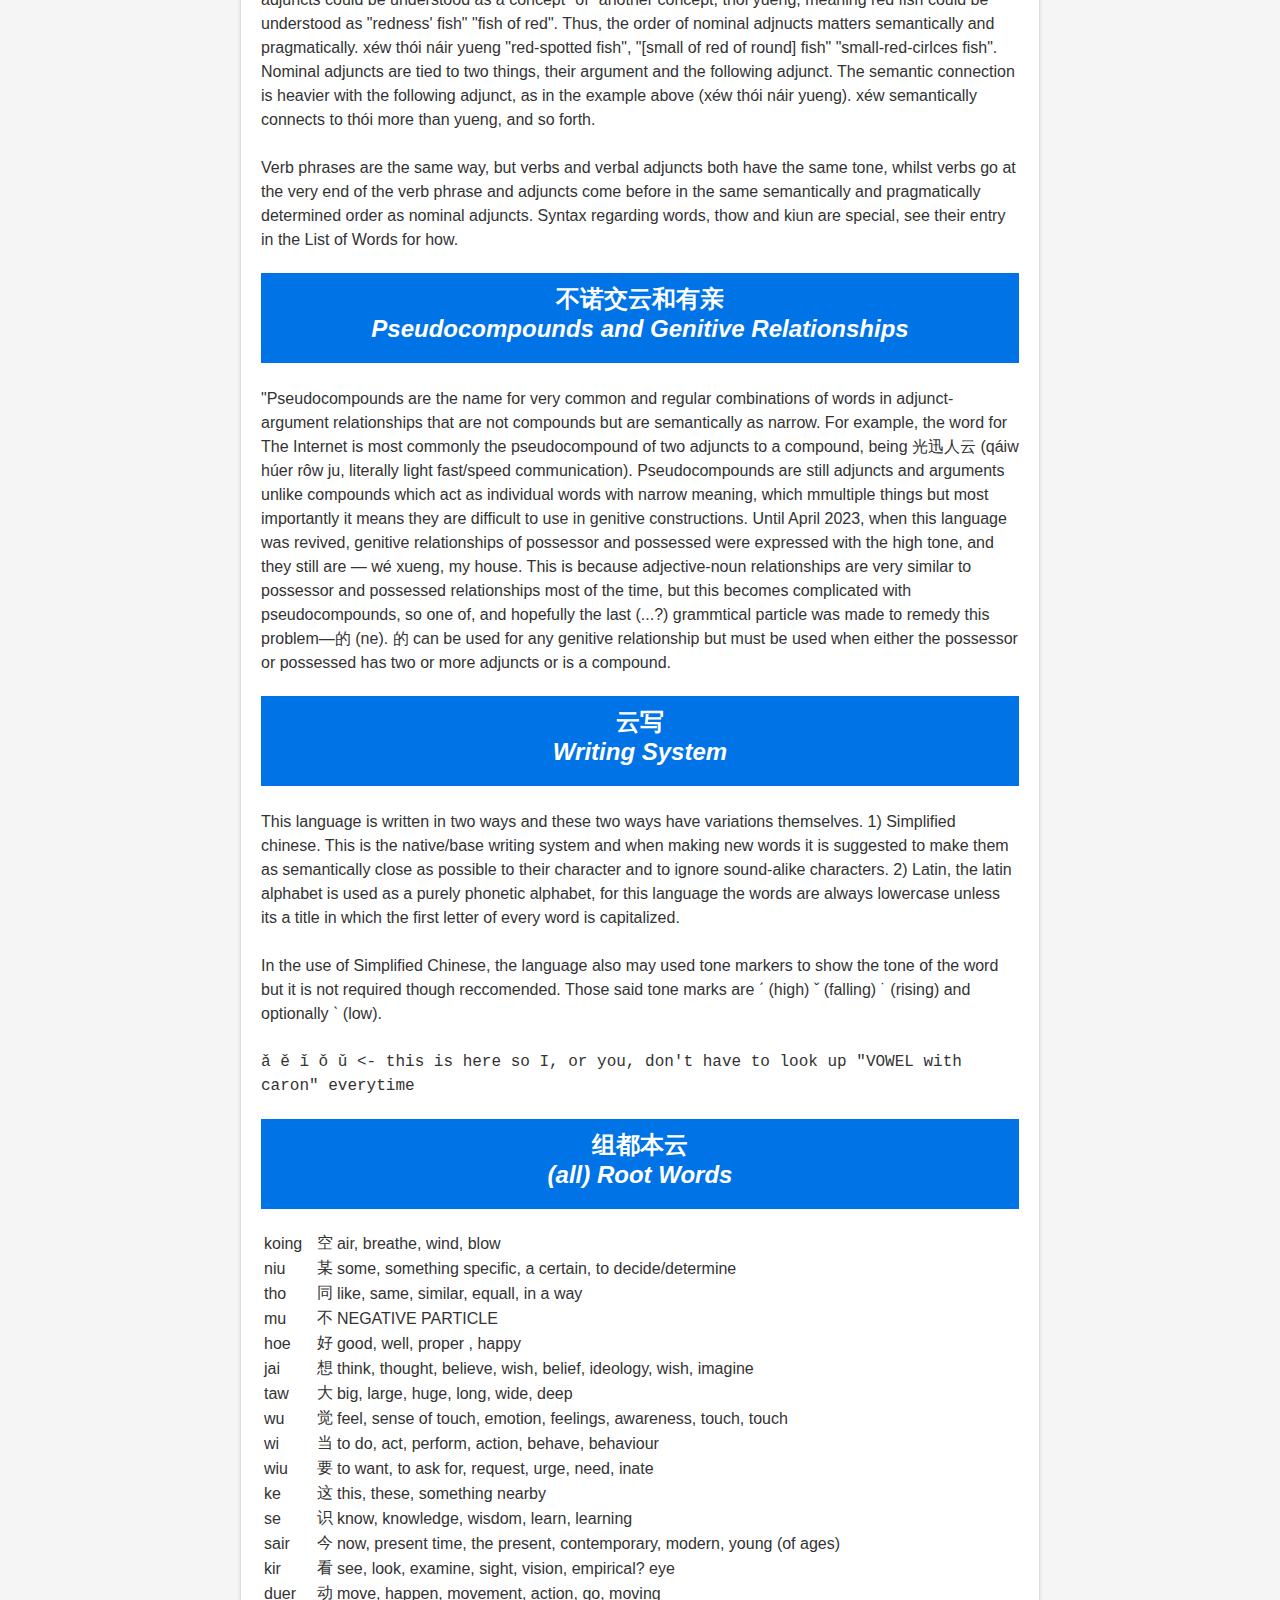
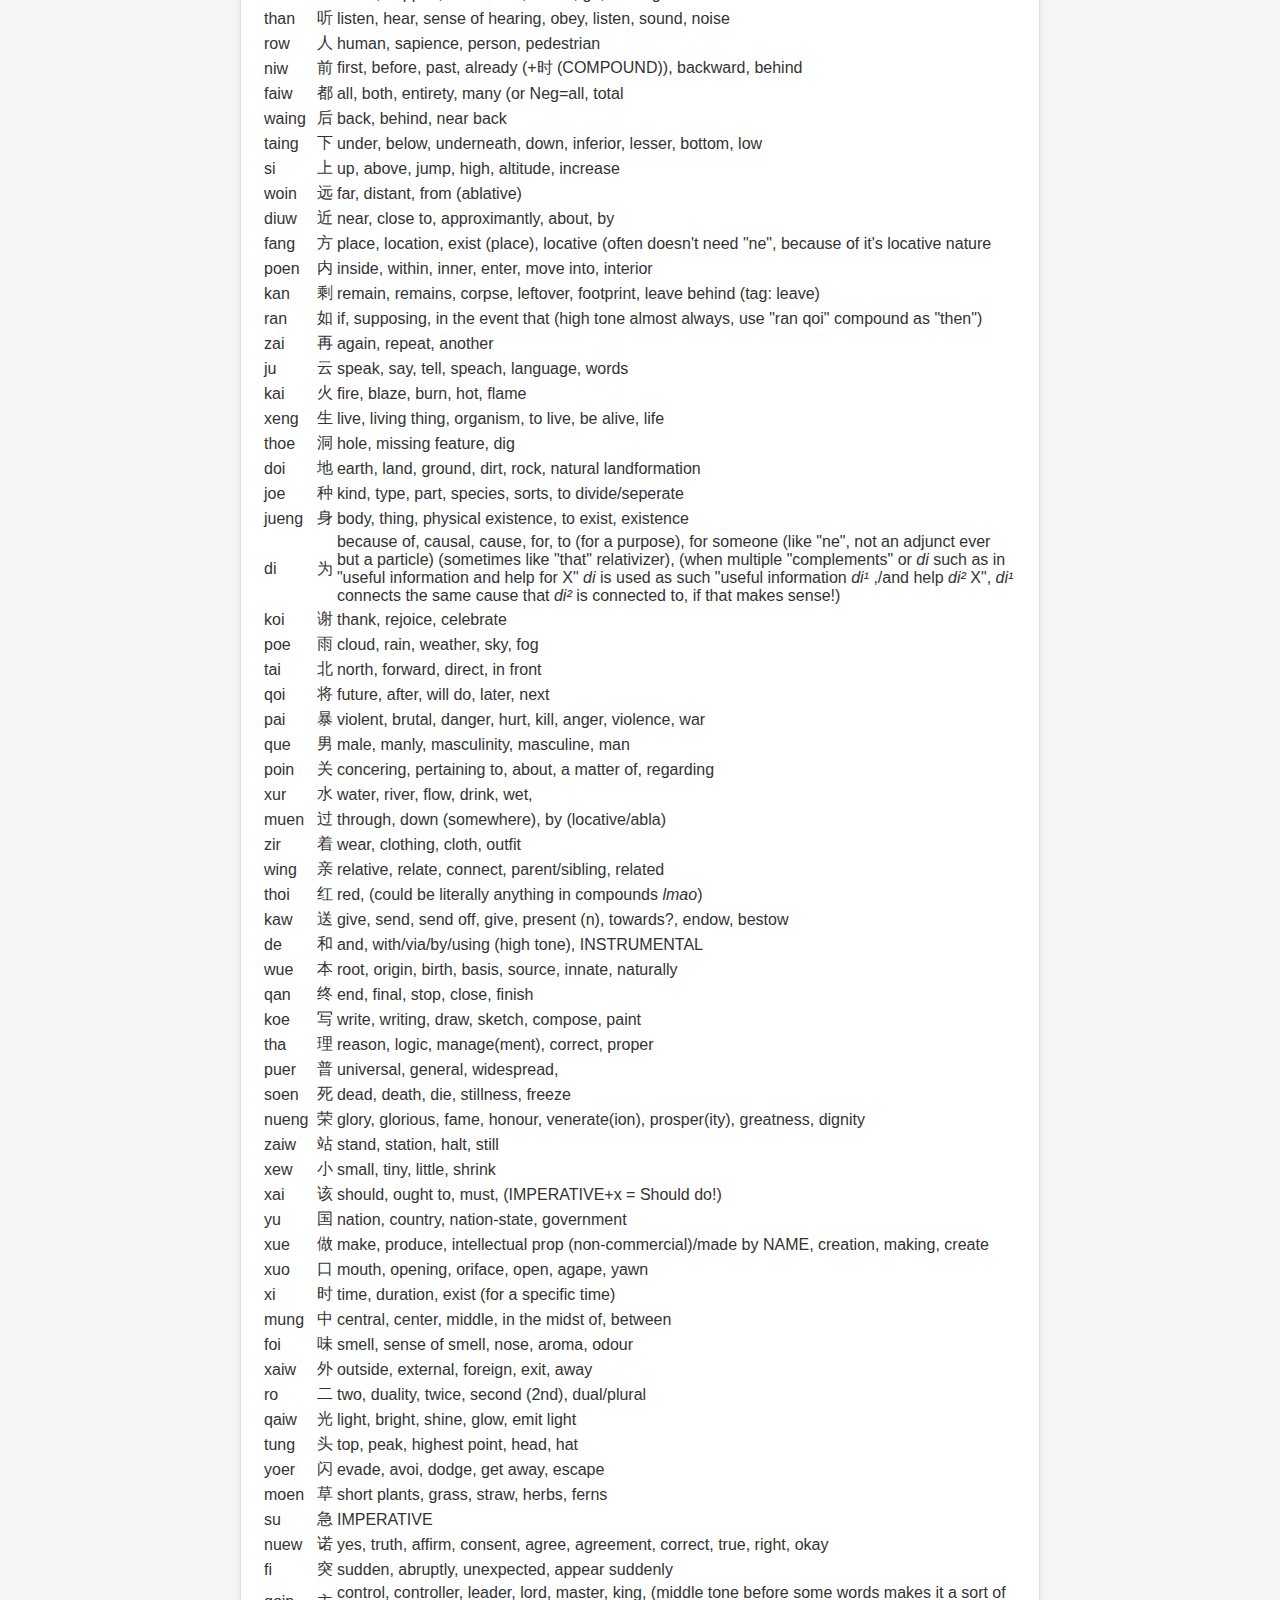
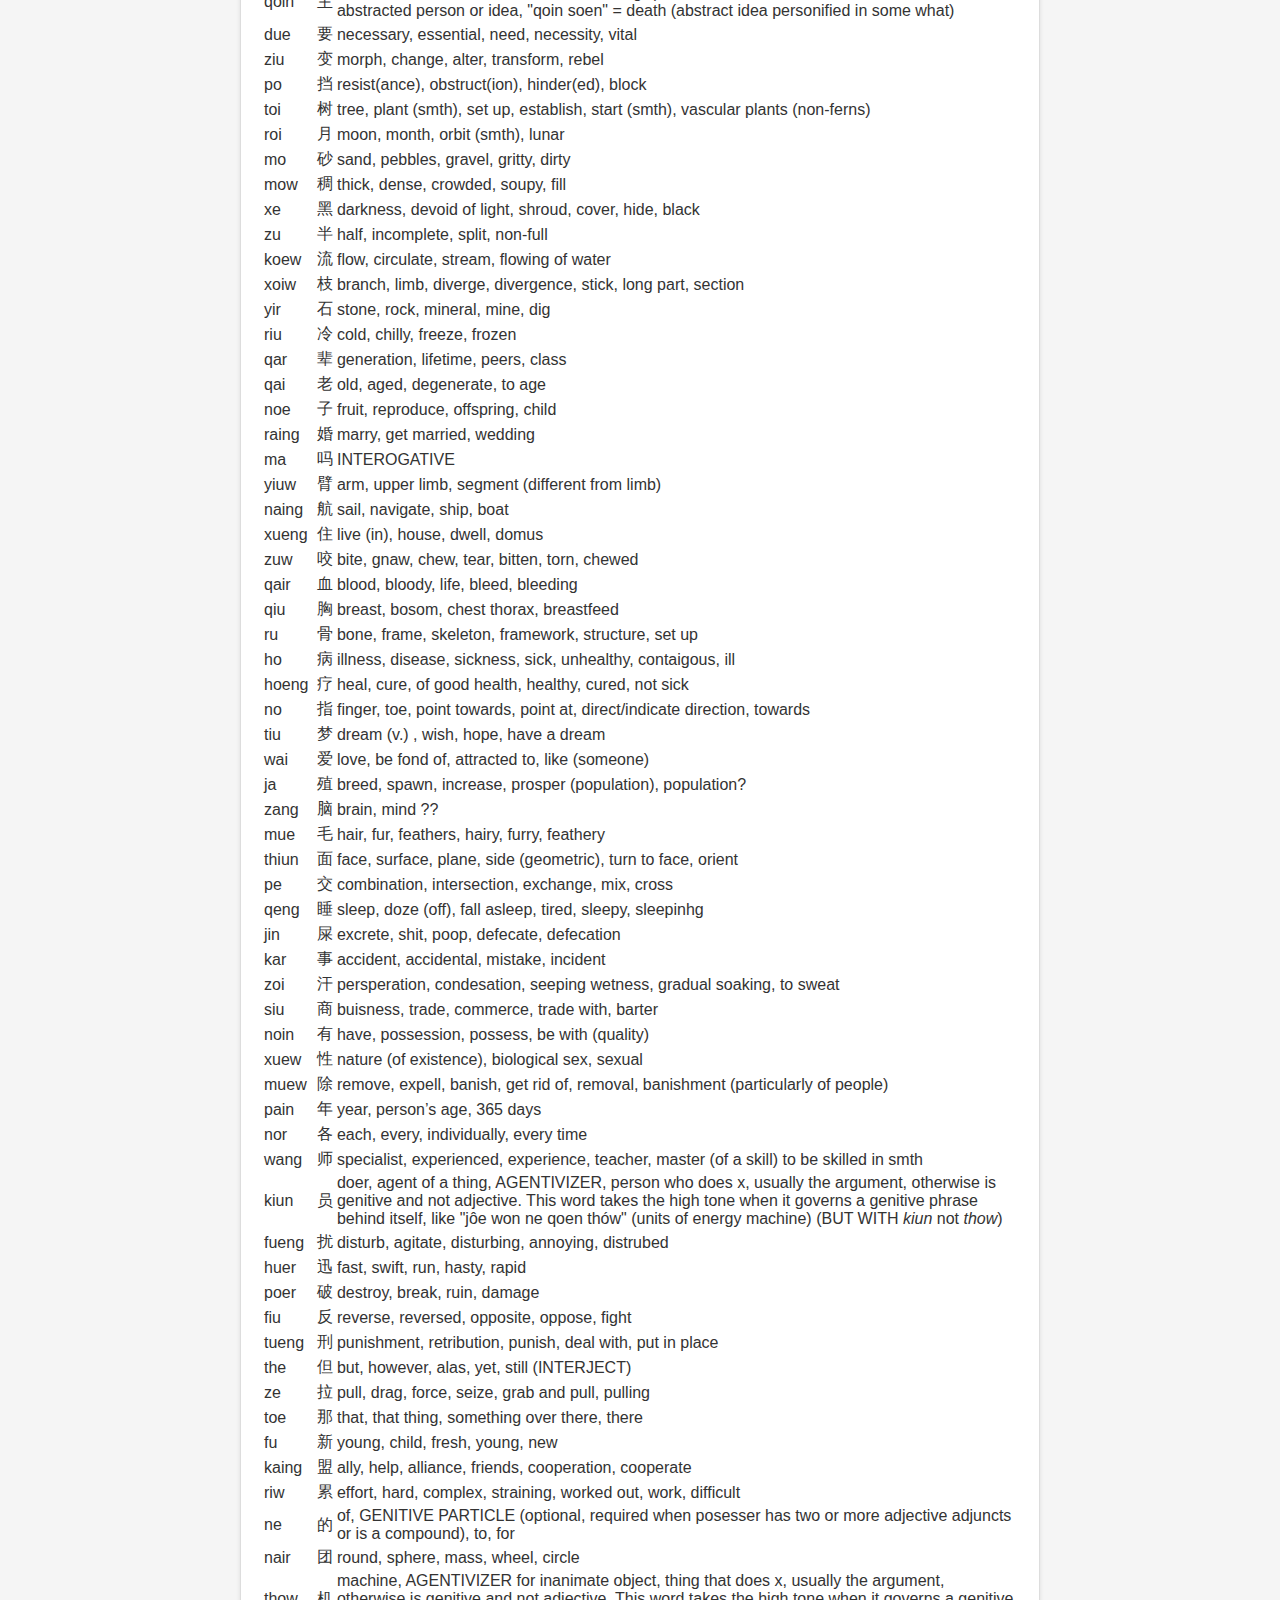
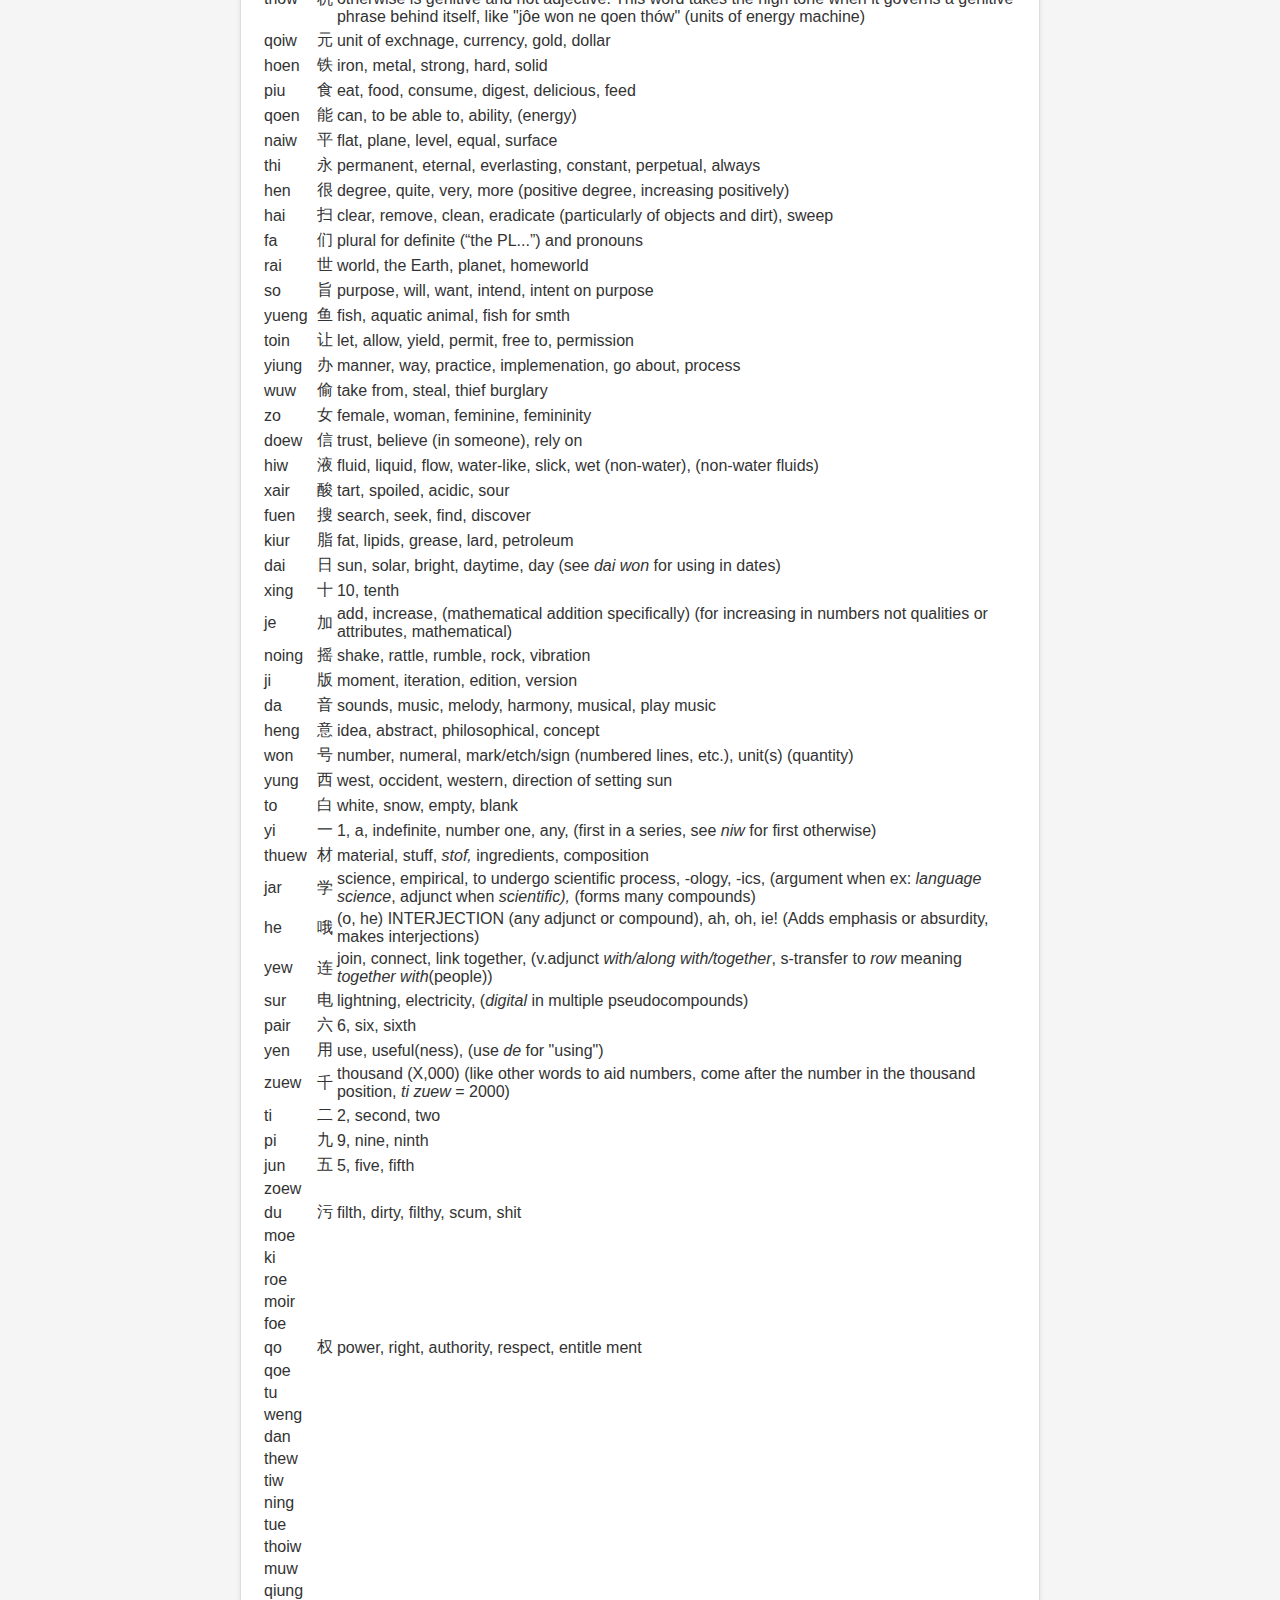
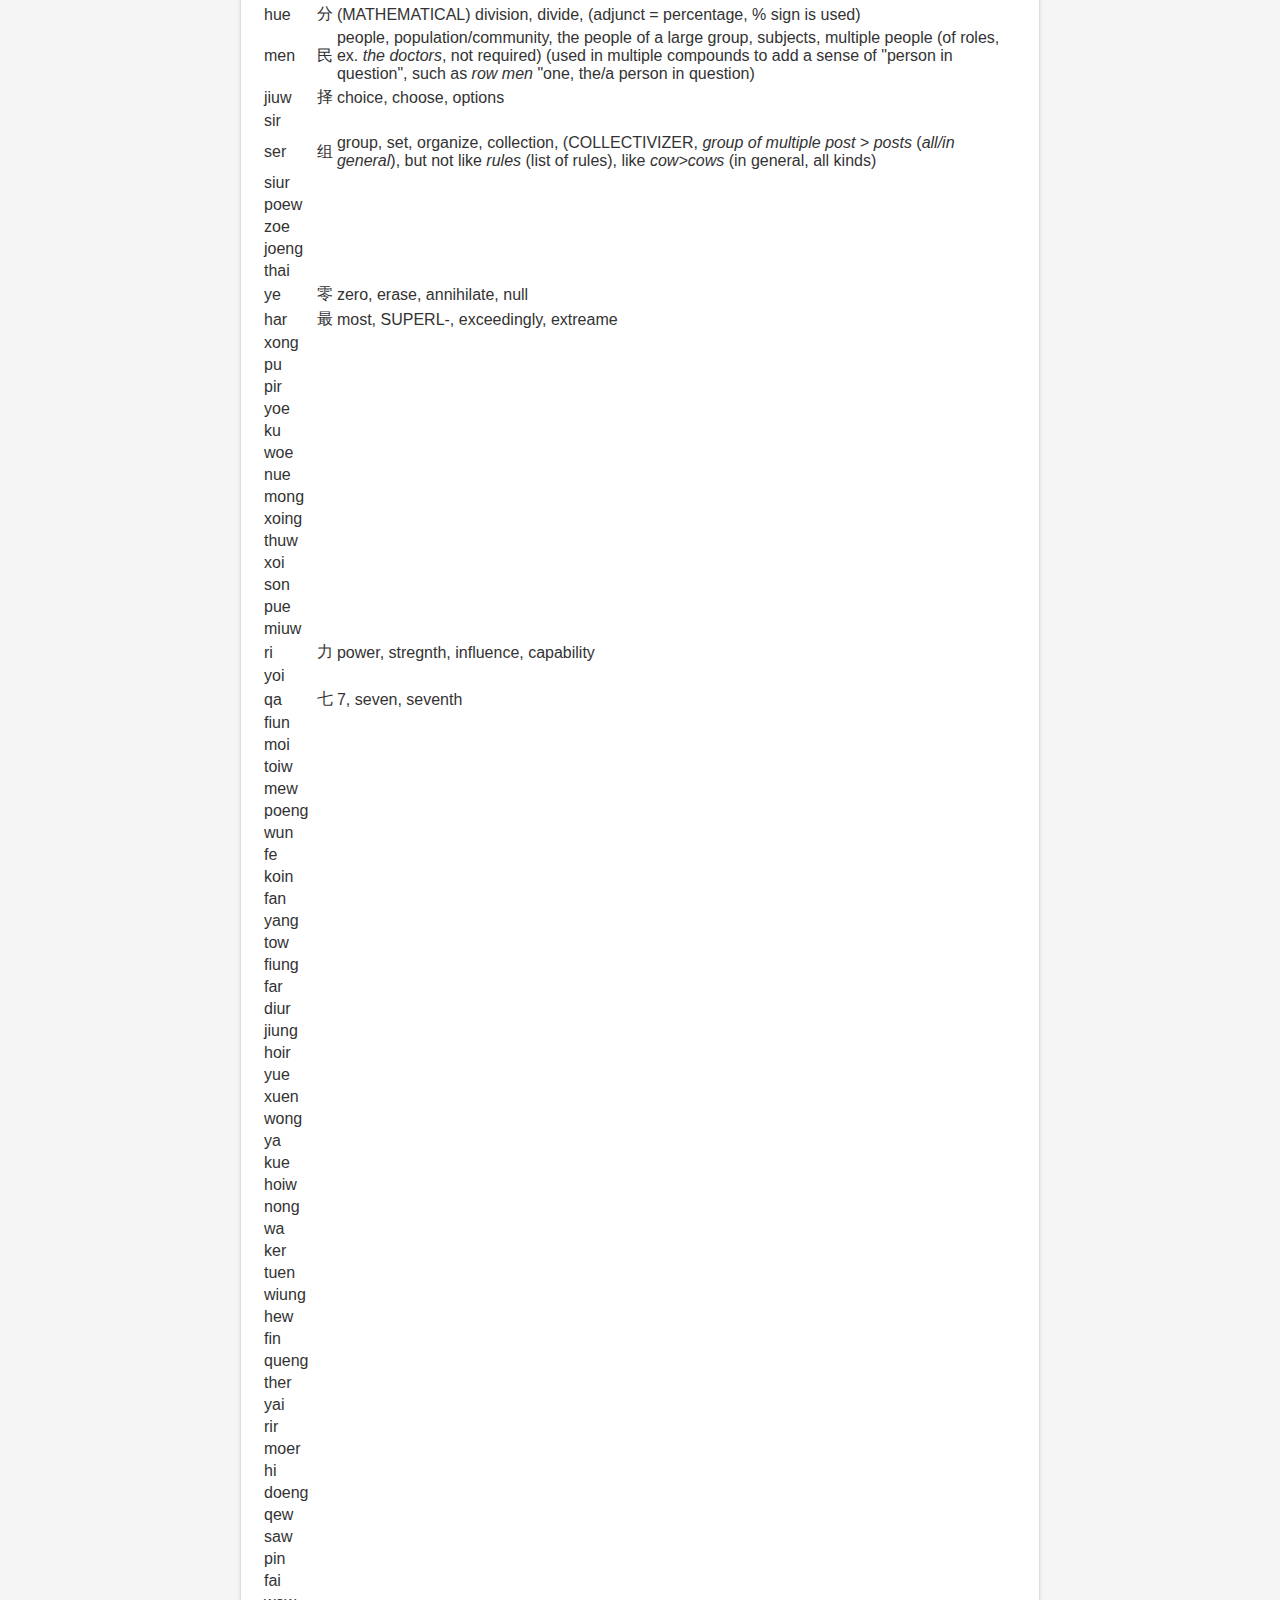
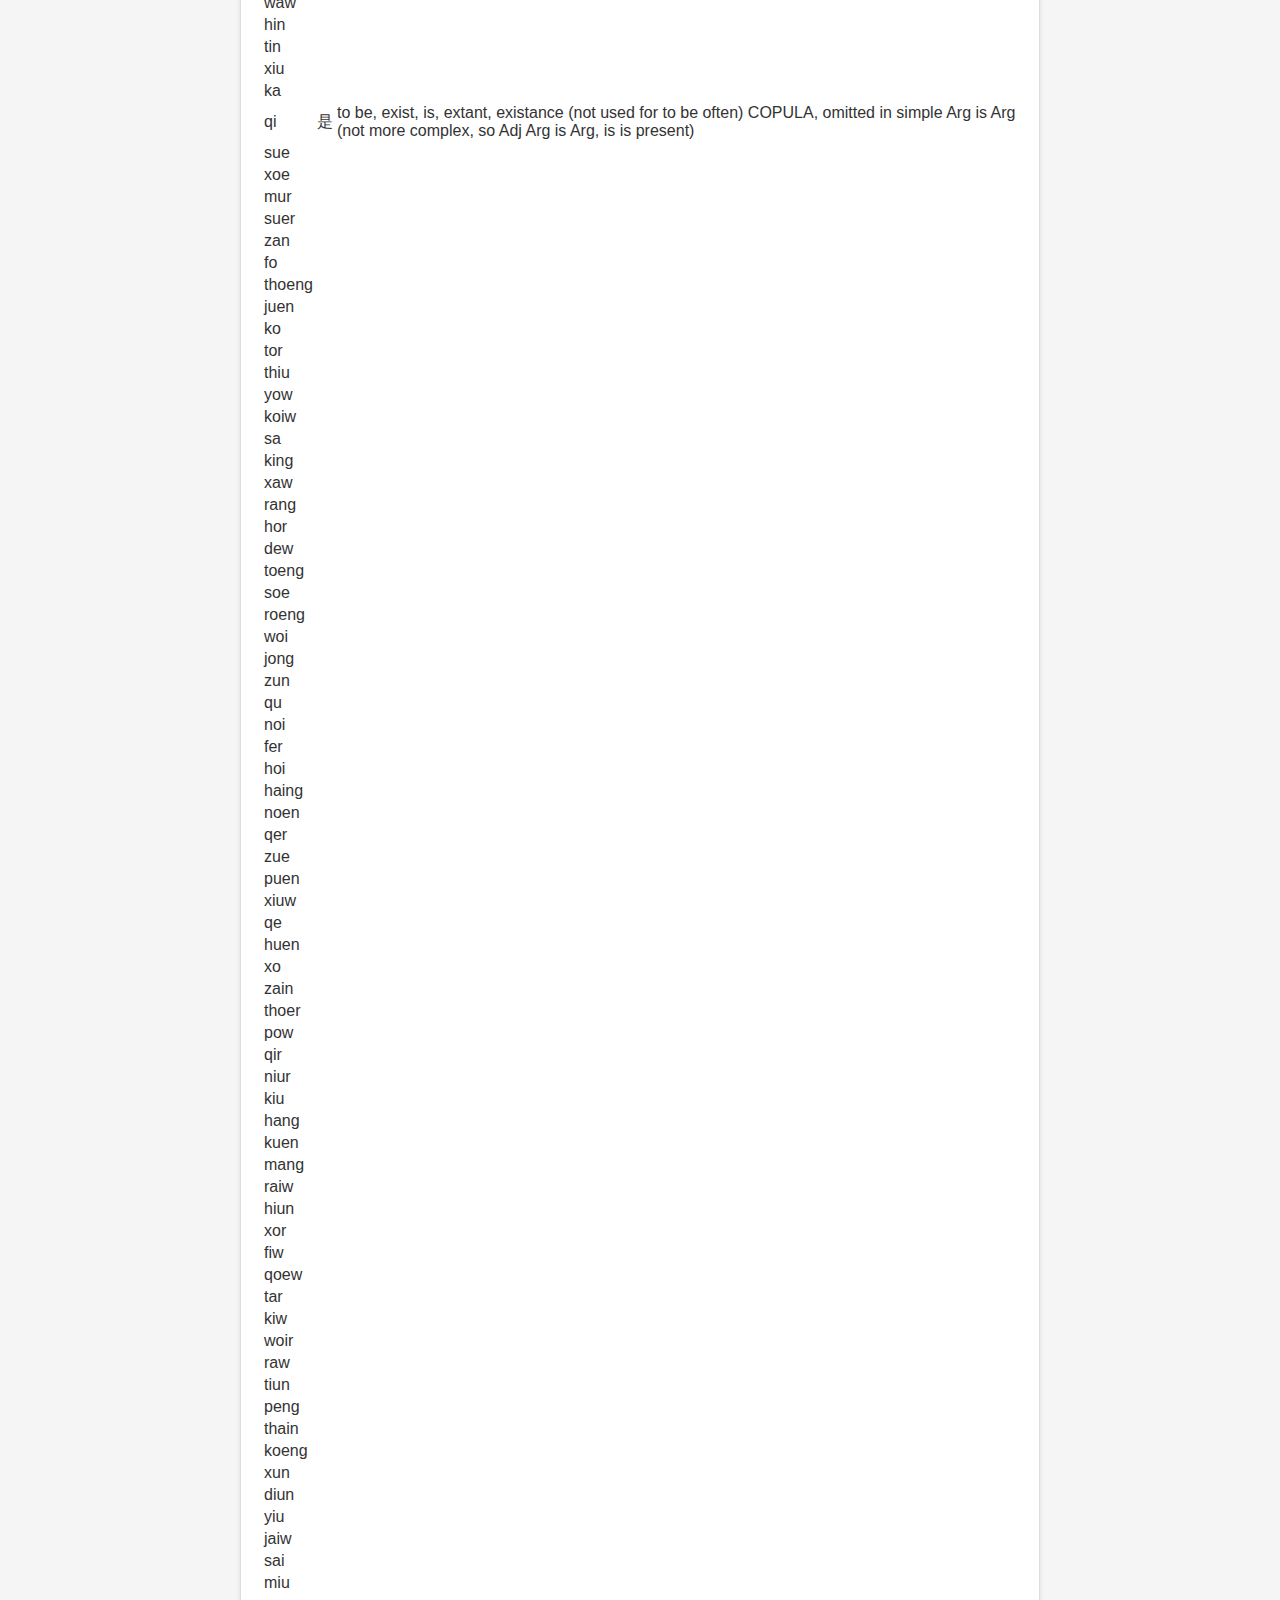
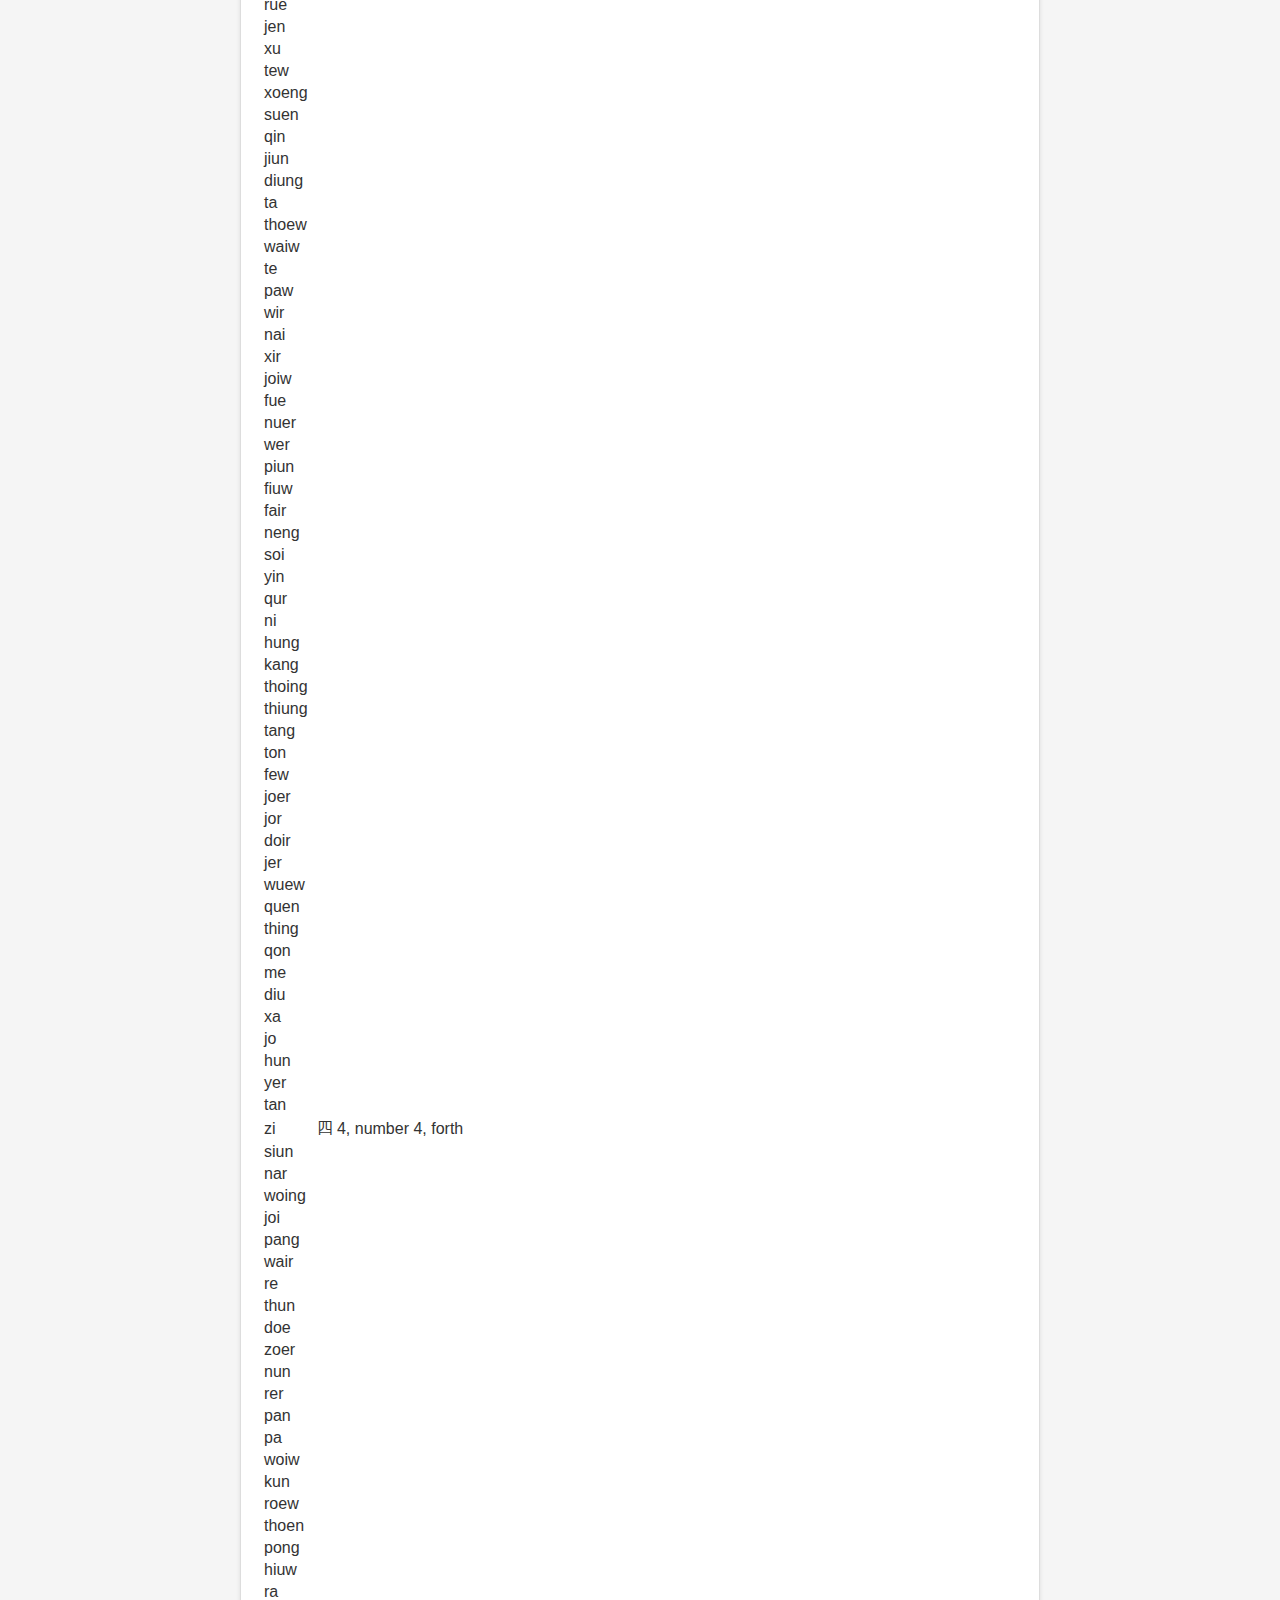
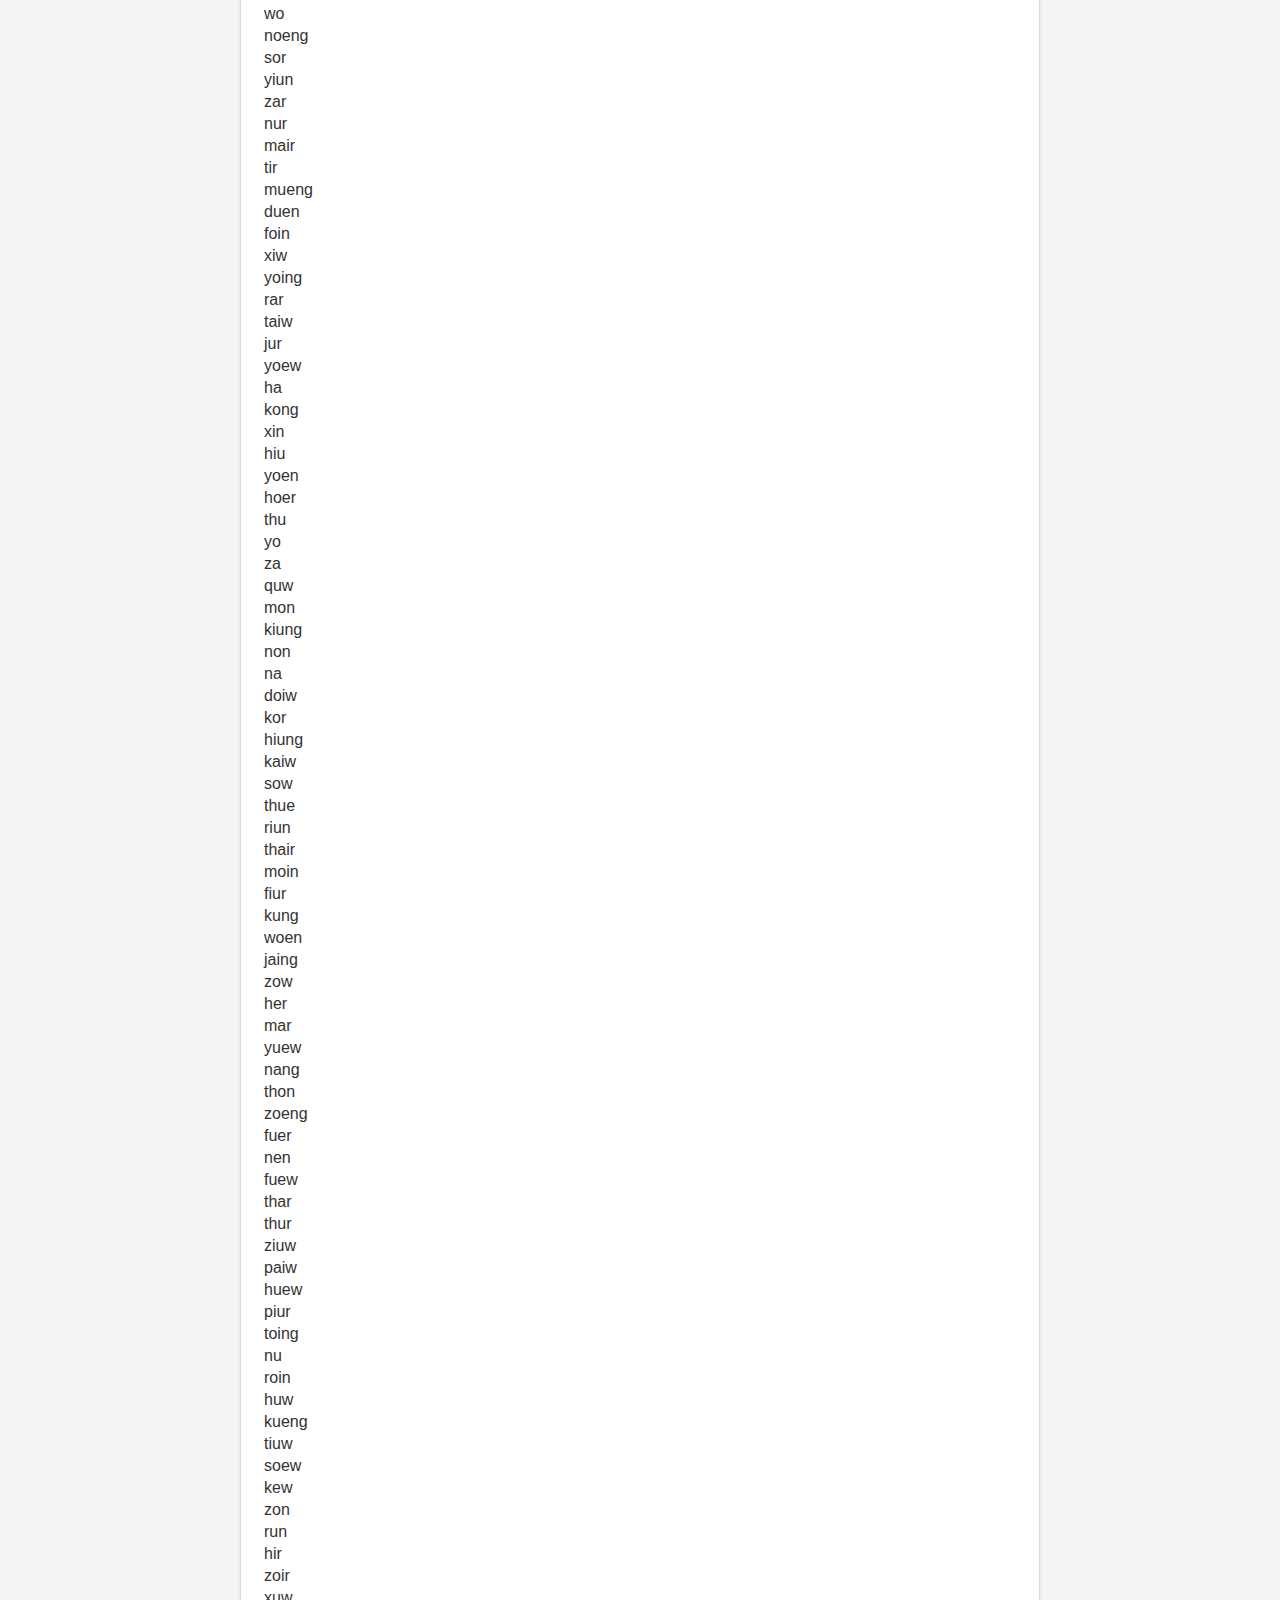
==== commit 97c53b20: "Add files via upload" ====
--- a/index.html
+++ b/index.html
@@ -27,7 +27,14 @@
       <h1 style="font-size: 70px;">本云</h1>
       <h2>不都用盟信识关这云方这普电方</h2>
       <div style="font-family: Cambria, Cochin, Georgia, Times, 'Times New Roman', serif; font-size: 8px;">
-        <p>MÚ FÁIW YÉN KÁING DÔEW SE PÓIN KÉ JU FÁNG KÉ PÚER SÚR FANG</p>
+      <h2>这普电方是新权诺做大写的本云方光迅人云</h2>
+      <br>
+      <p style="font-family: 'Times New Roman', Times, serif; font-size: 20px;">
+        <b>All useful information regarding Wúe Ju is on this website</b>
+      </p>
+      <p style="font-family: 'Times New Roman', Times, serif; font-size: 20px;">
+        <b>This website is the new, official online publication of Wúe Ju</b>
+      </p>
       </div>
     </div>
     <div class="content" style="font-size: large;">
@@ -4677,6 +4684,11 @@
     <p>folcr.b@gmail.com
     </p>
     </div>
+<br>
+
+    01日号-10月-2023年
+    <br>
+    01-10-2023
 
 </div>
     </div>
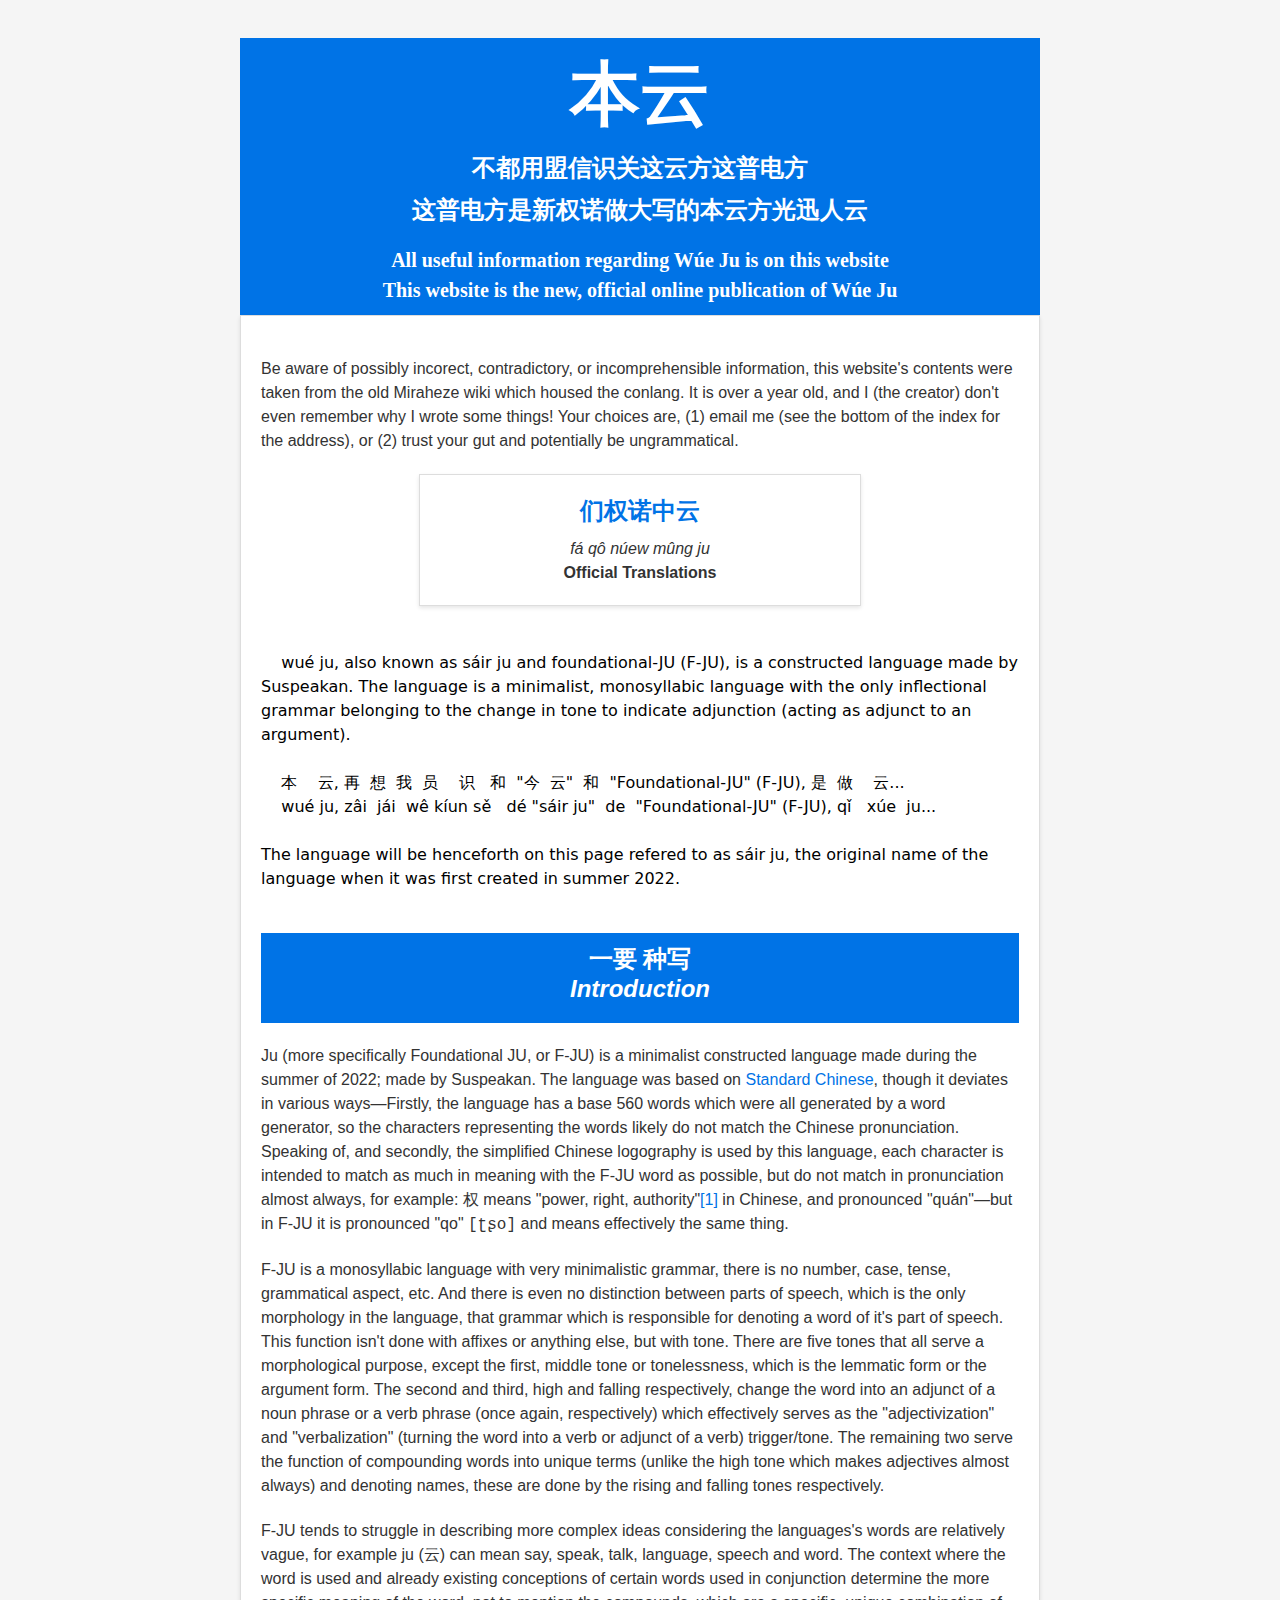
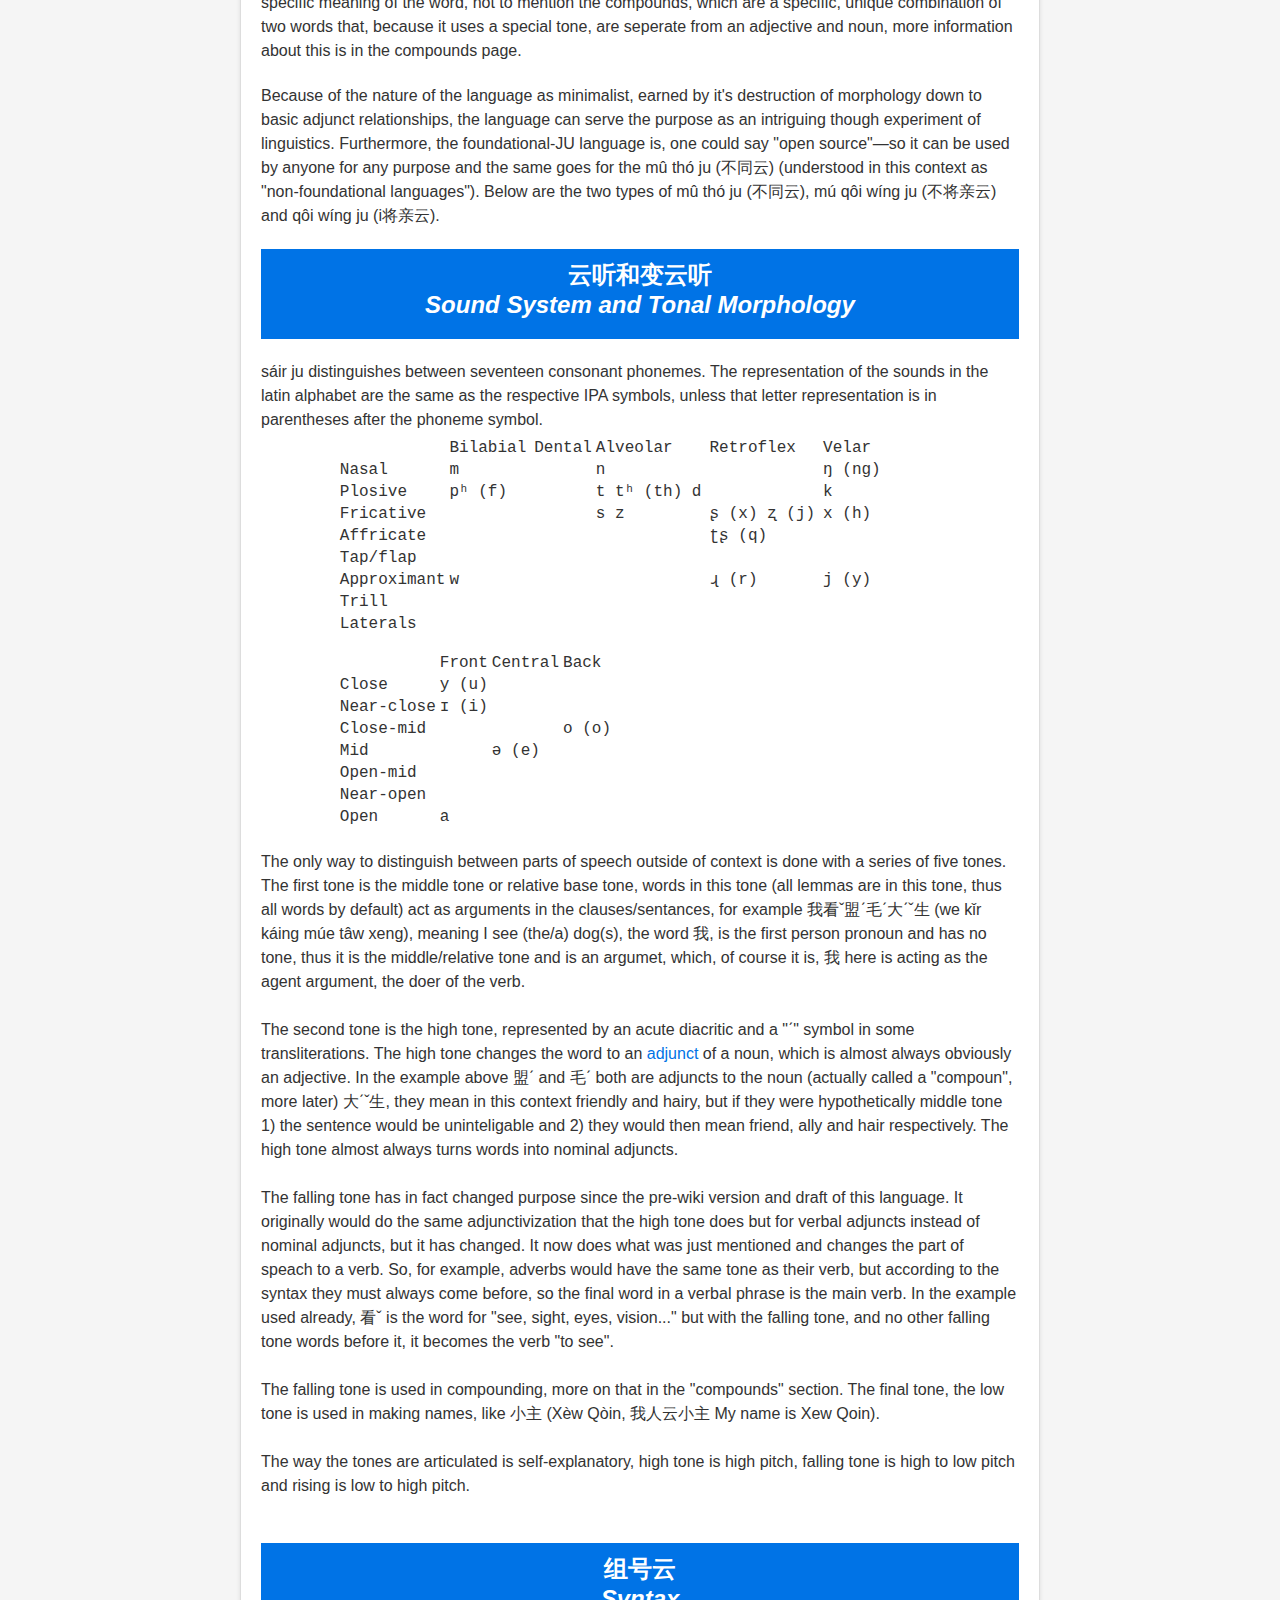
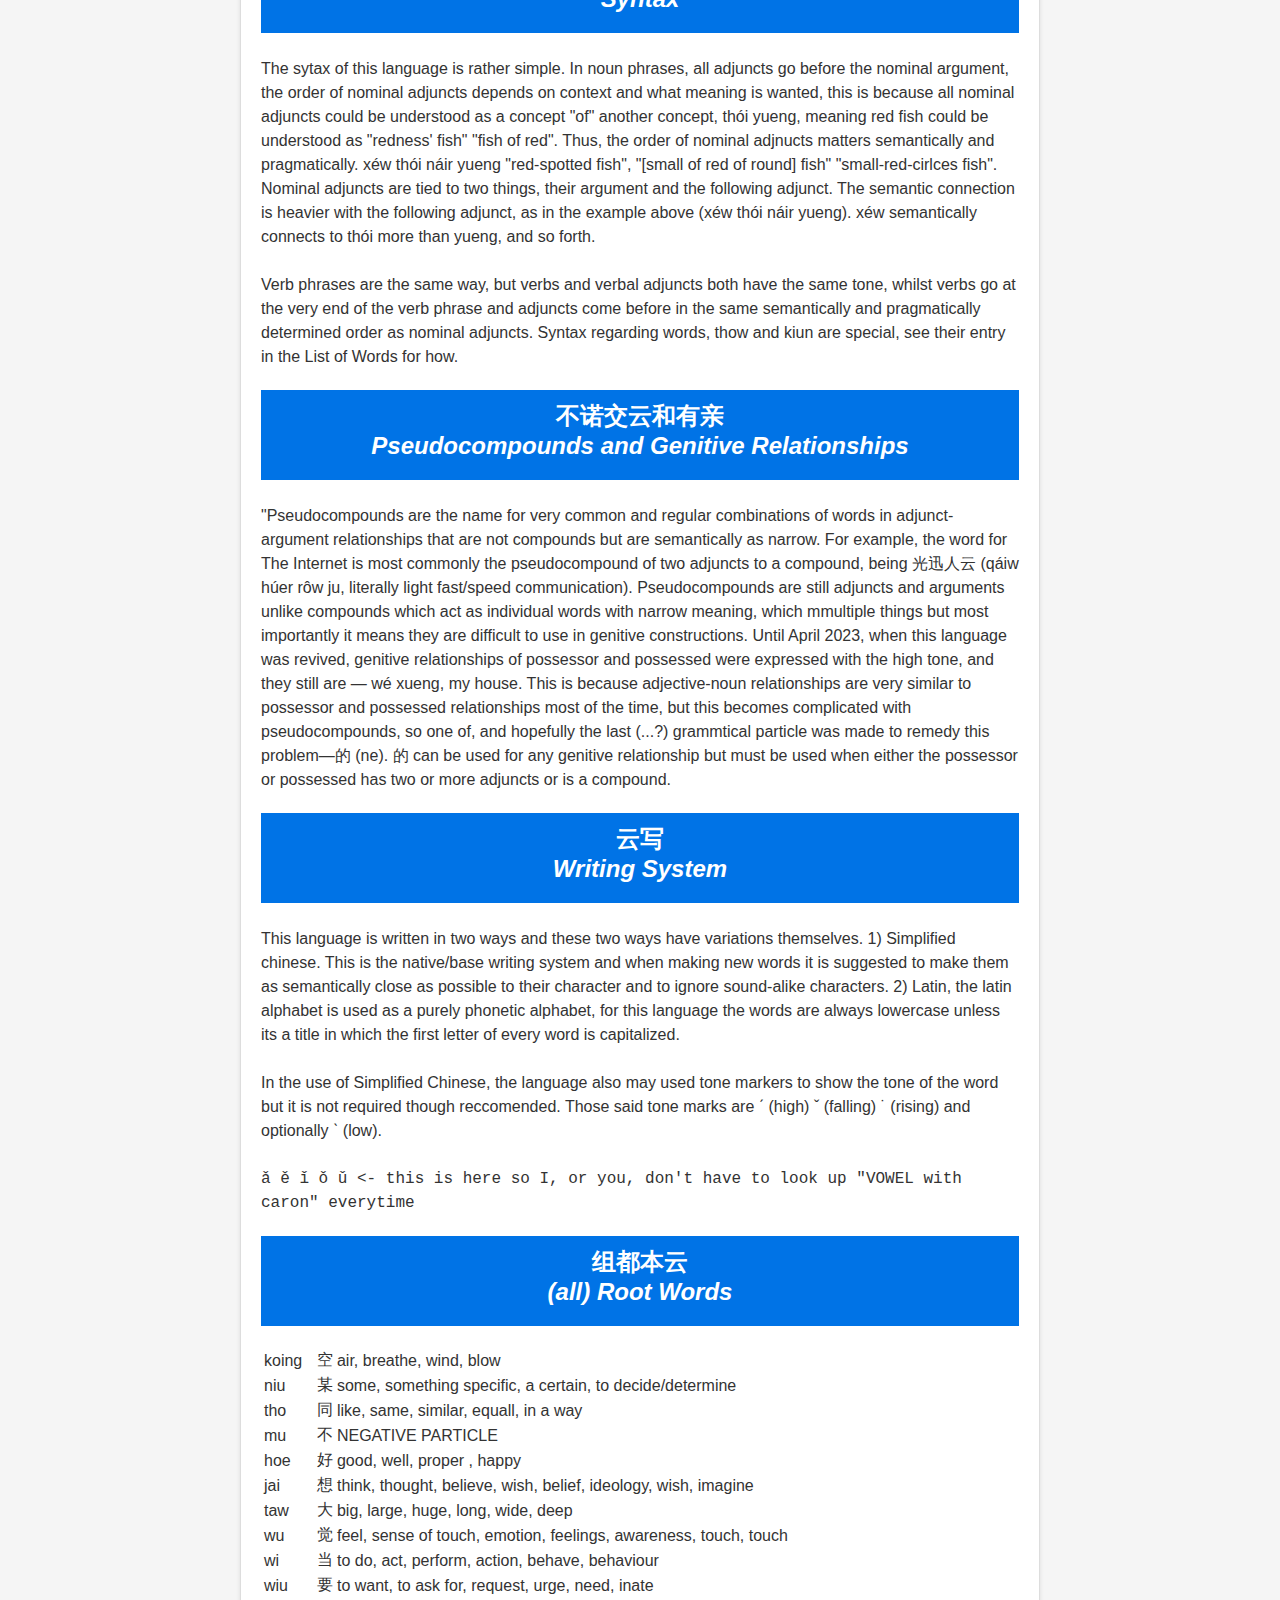
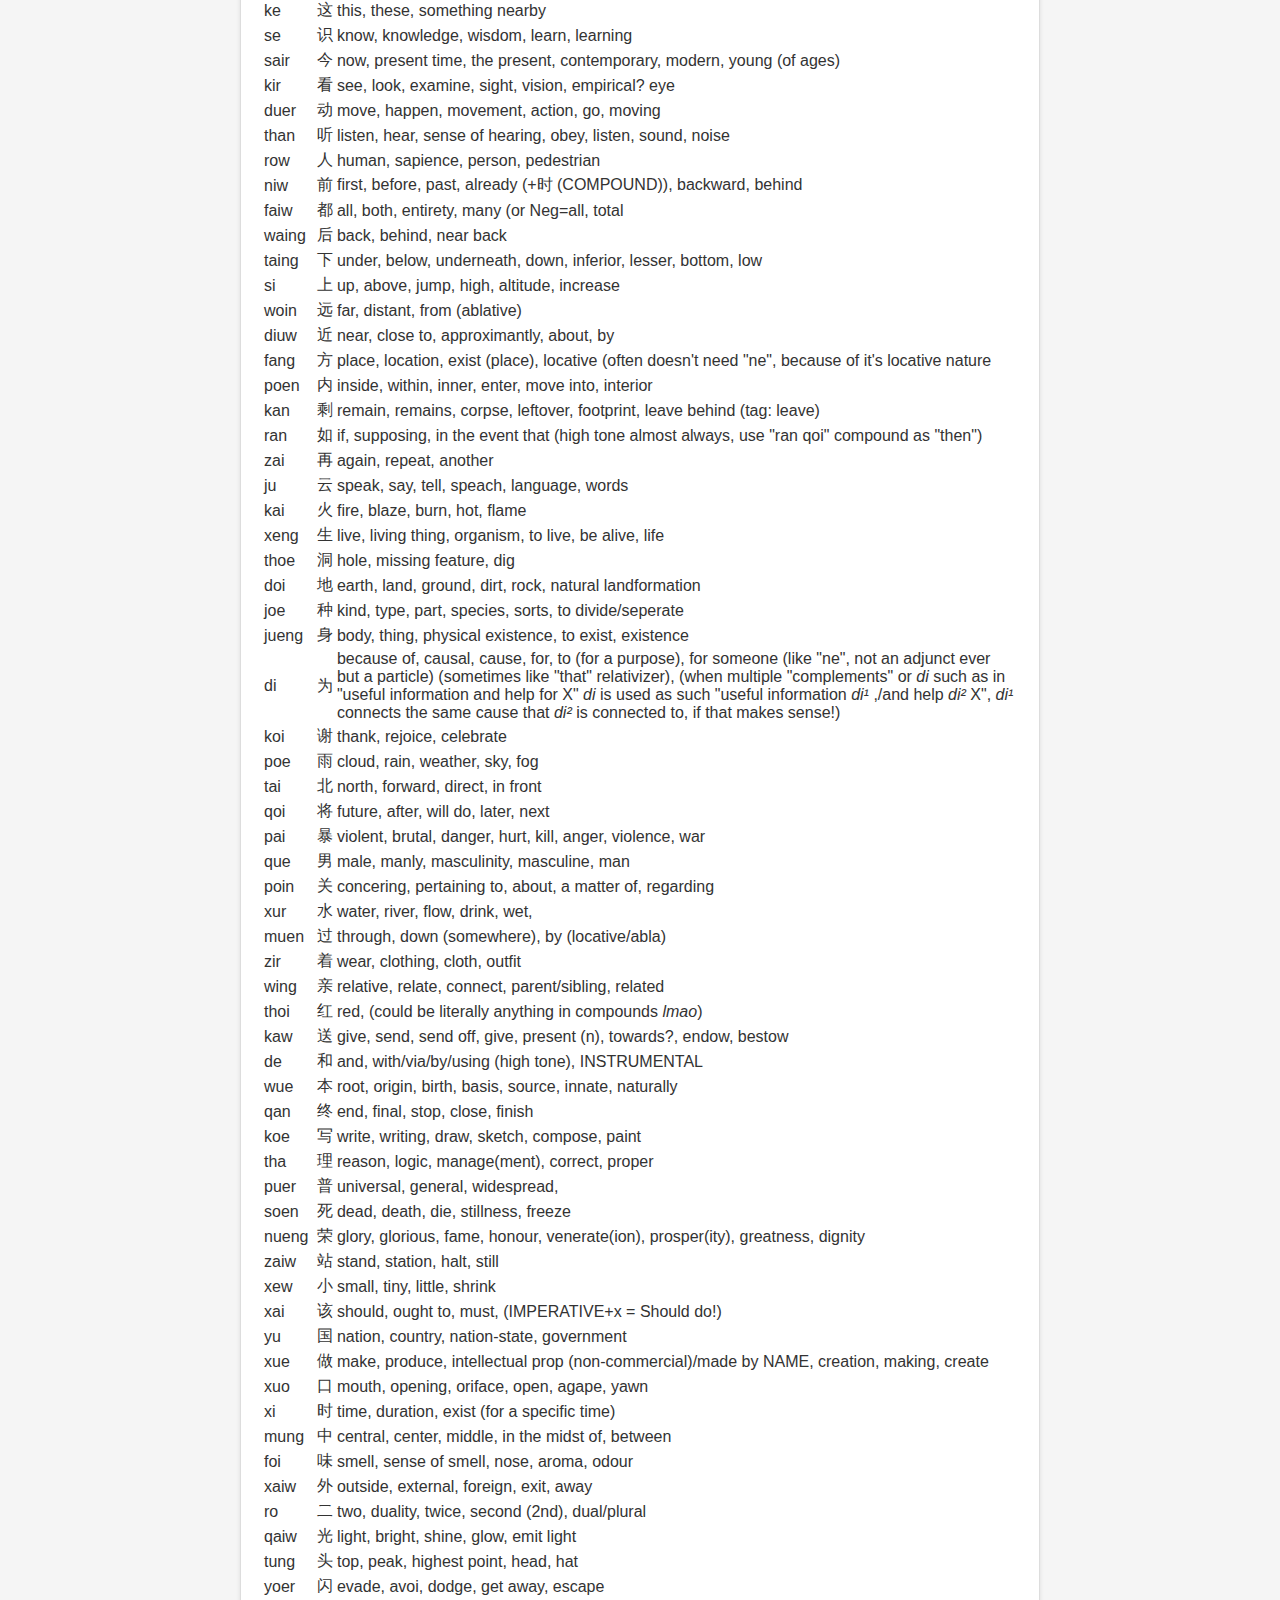
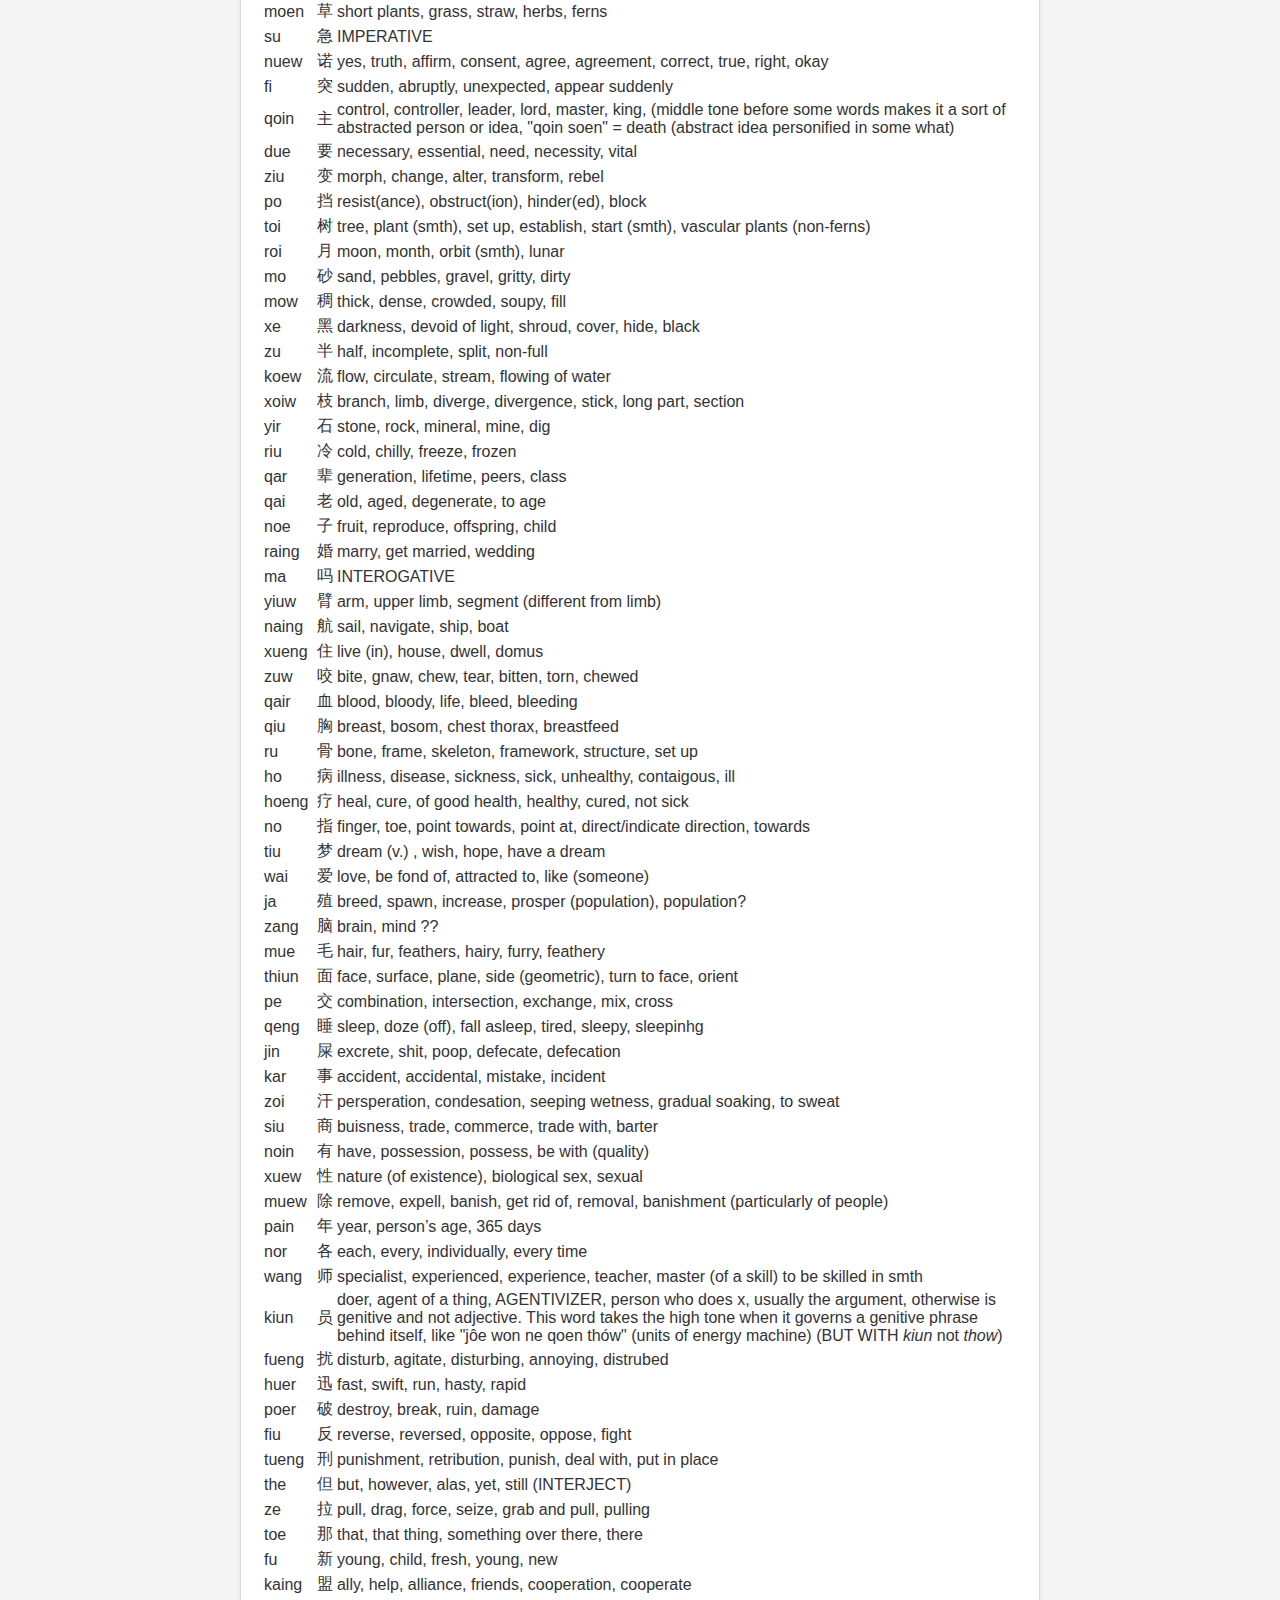
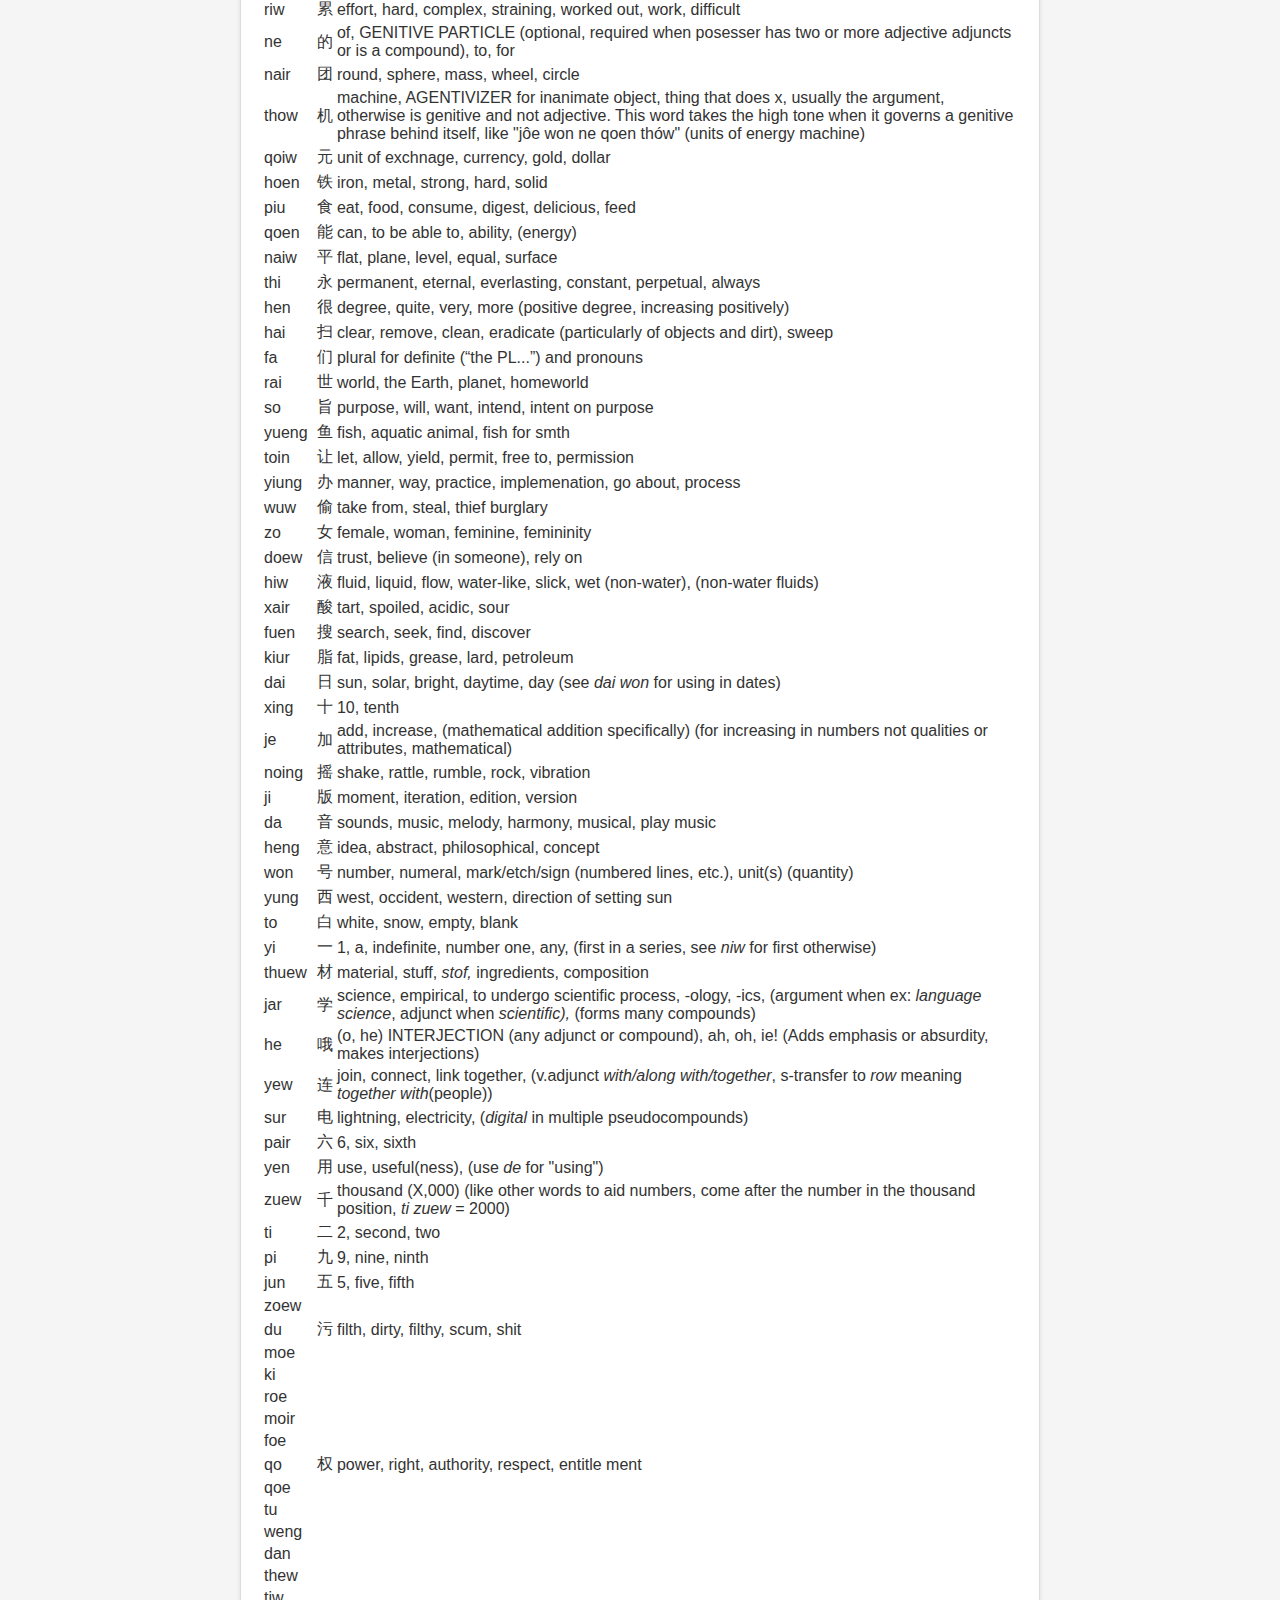
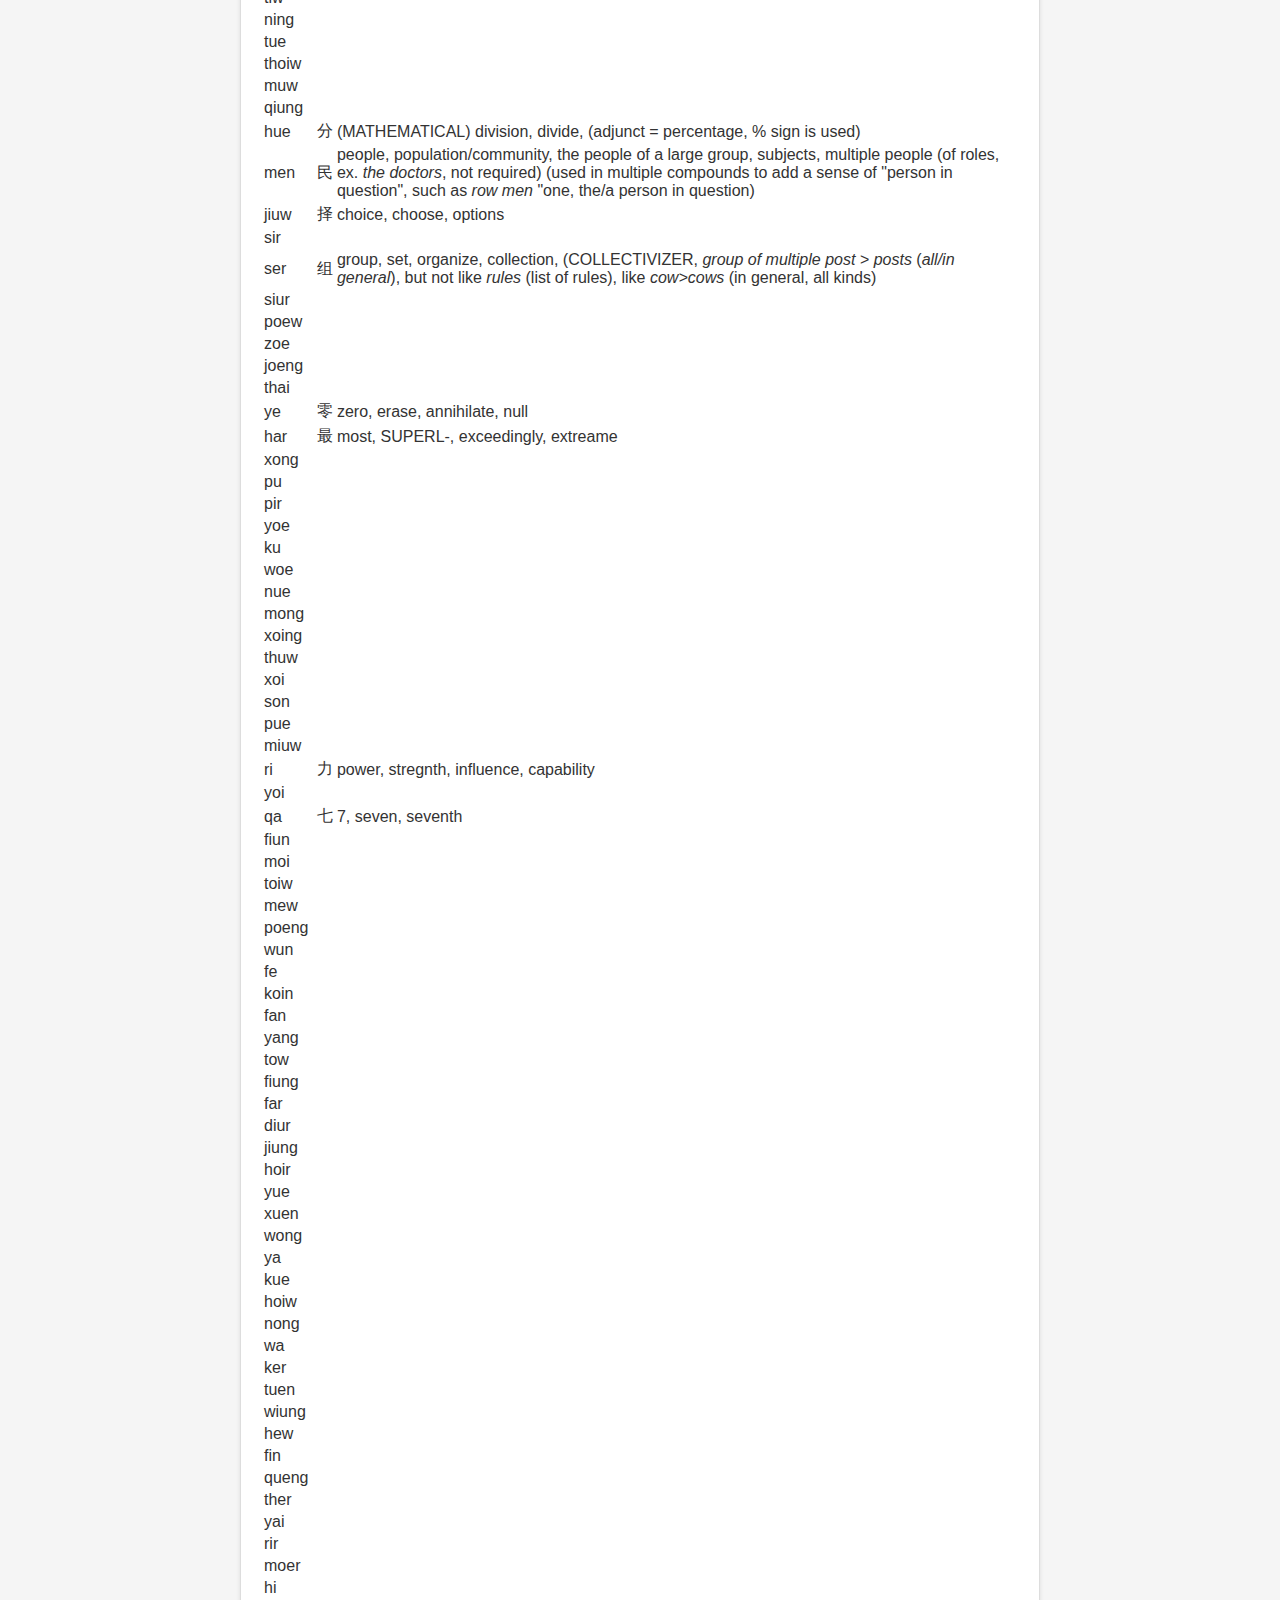
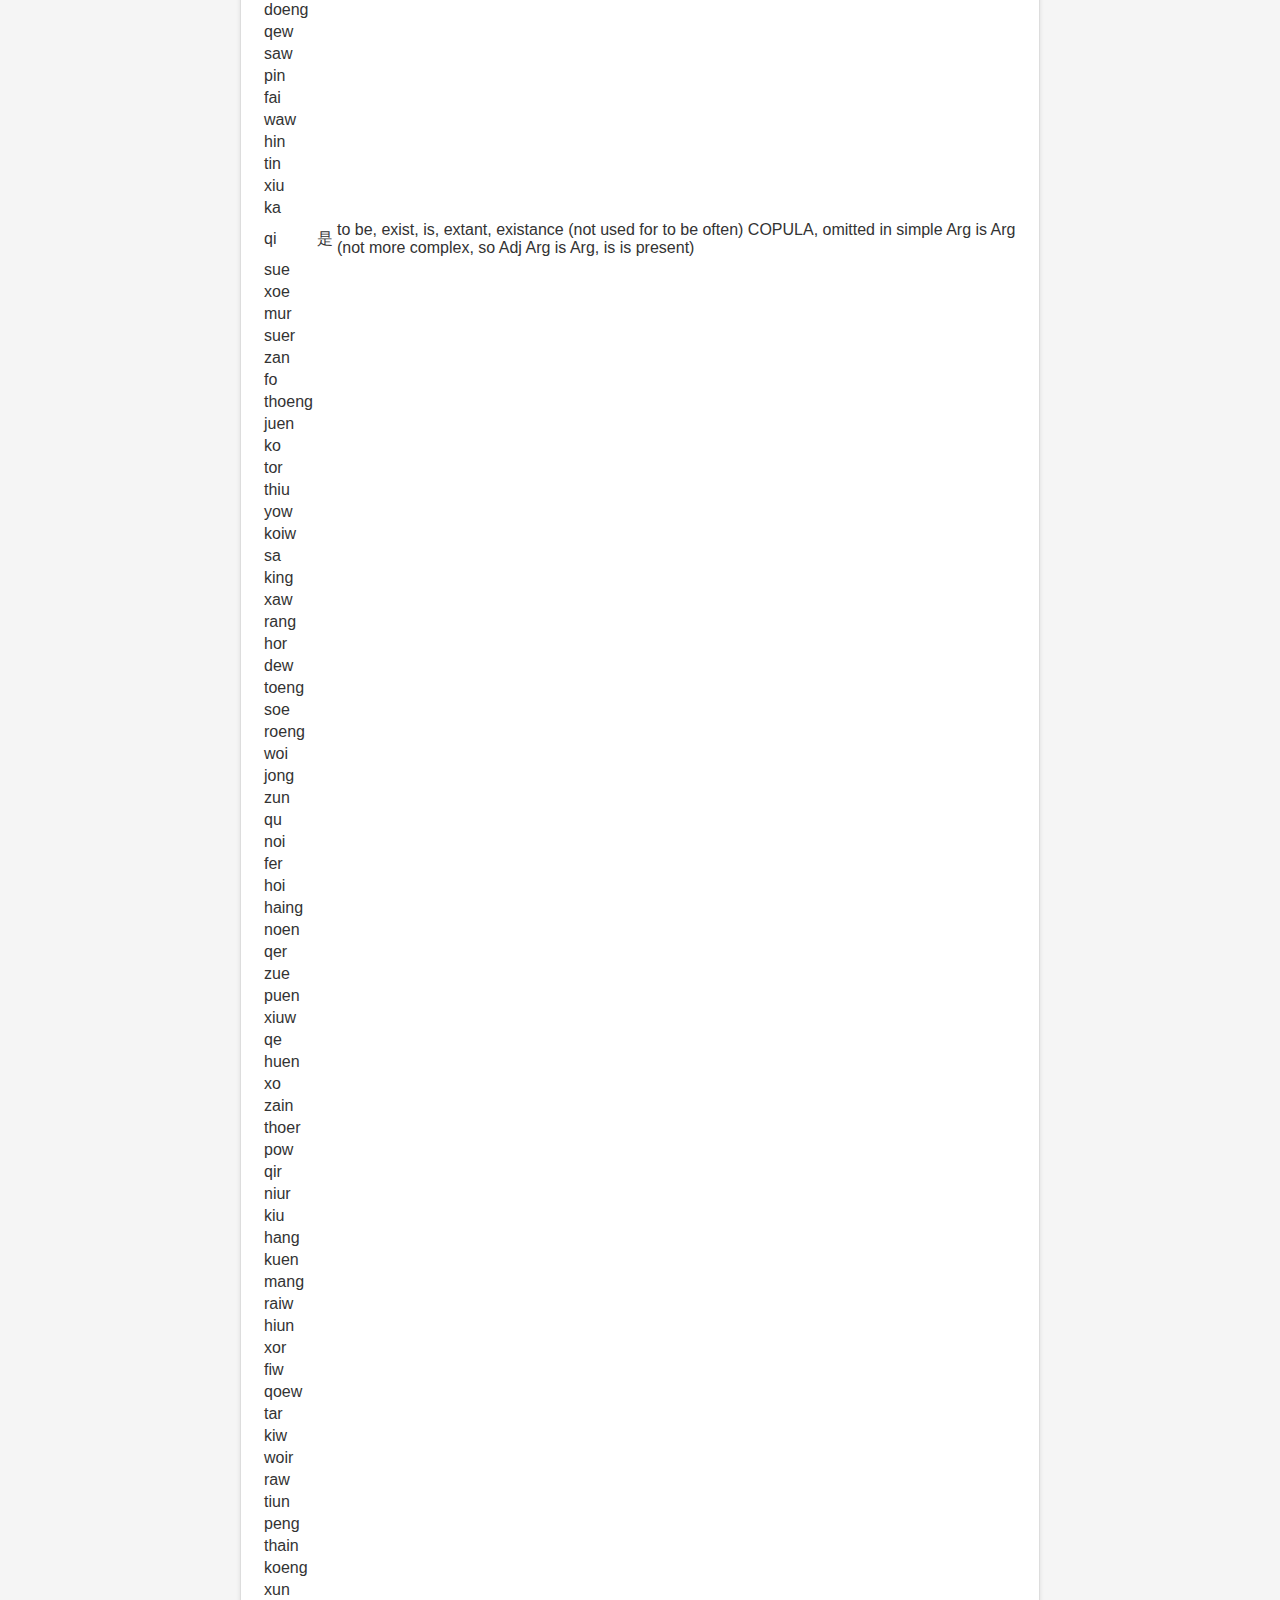
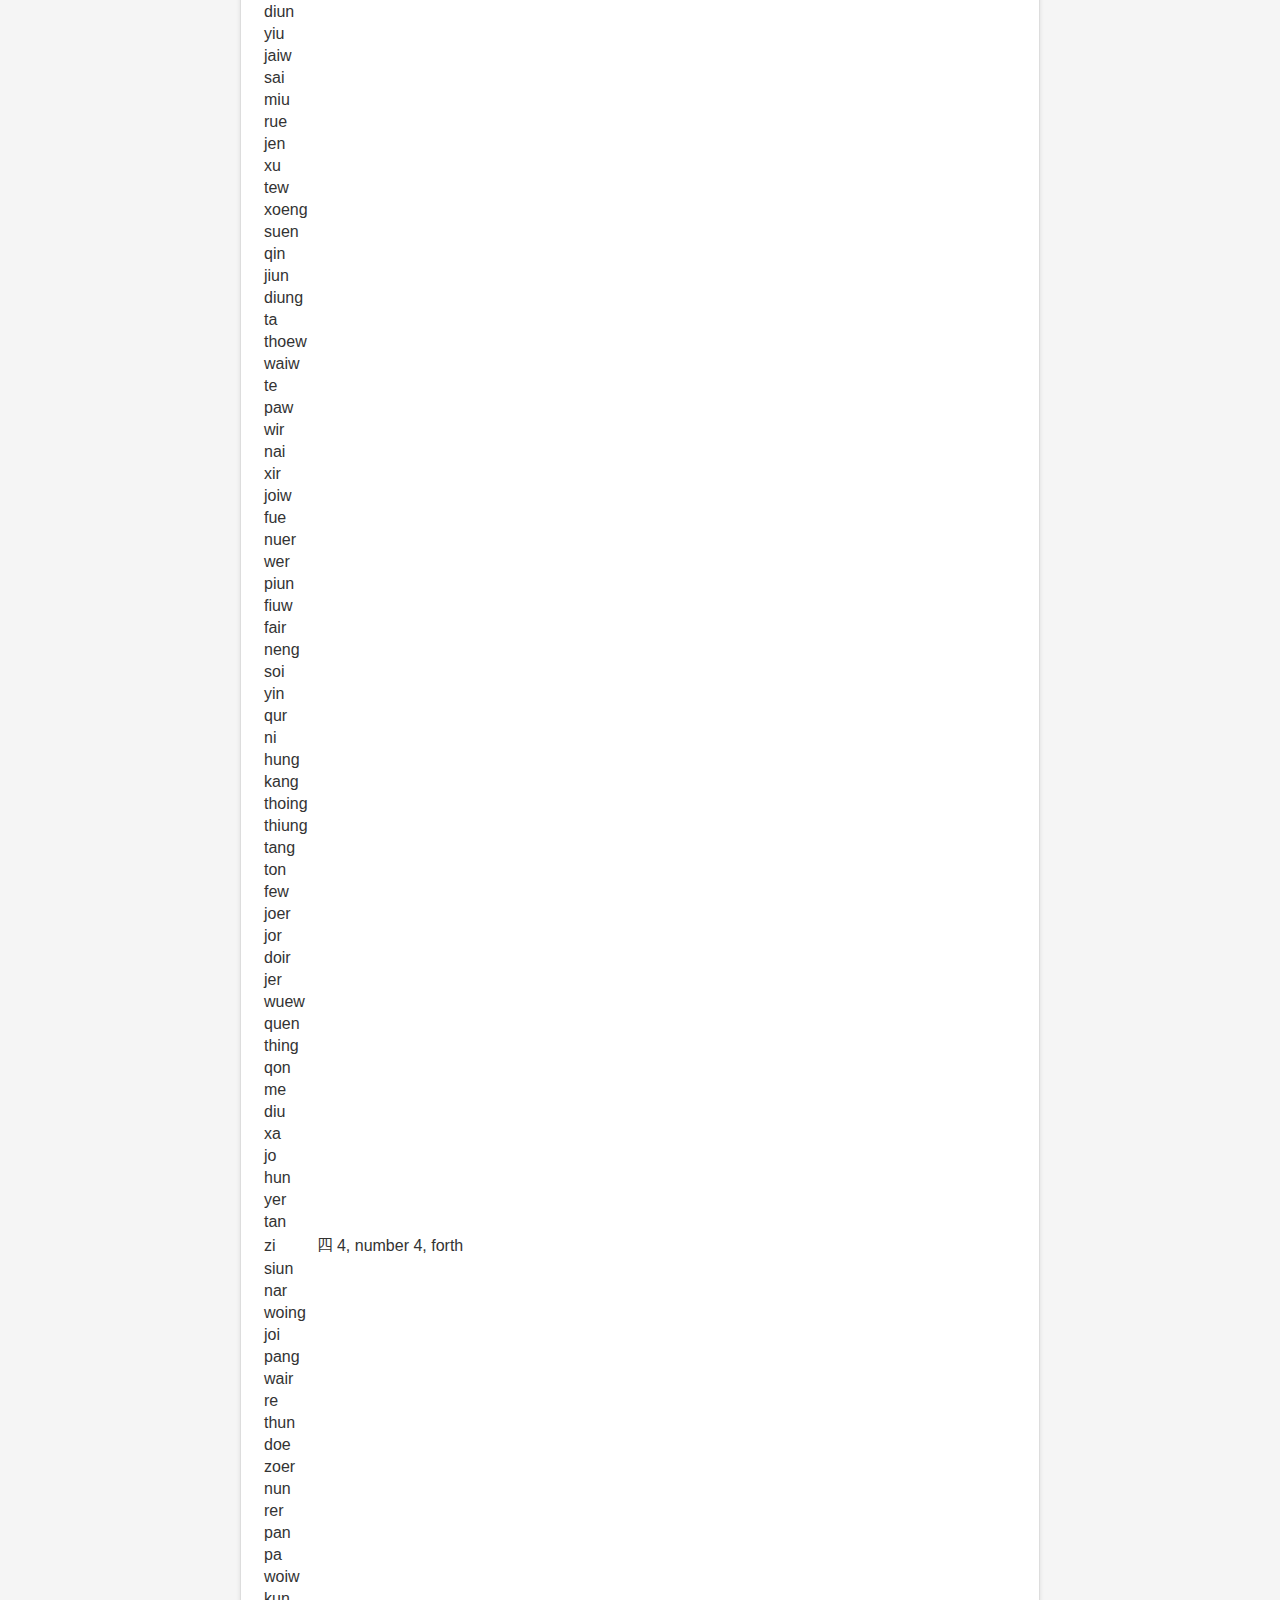
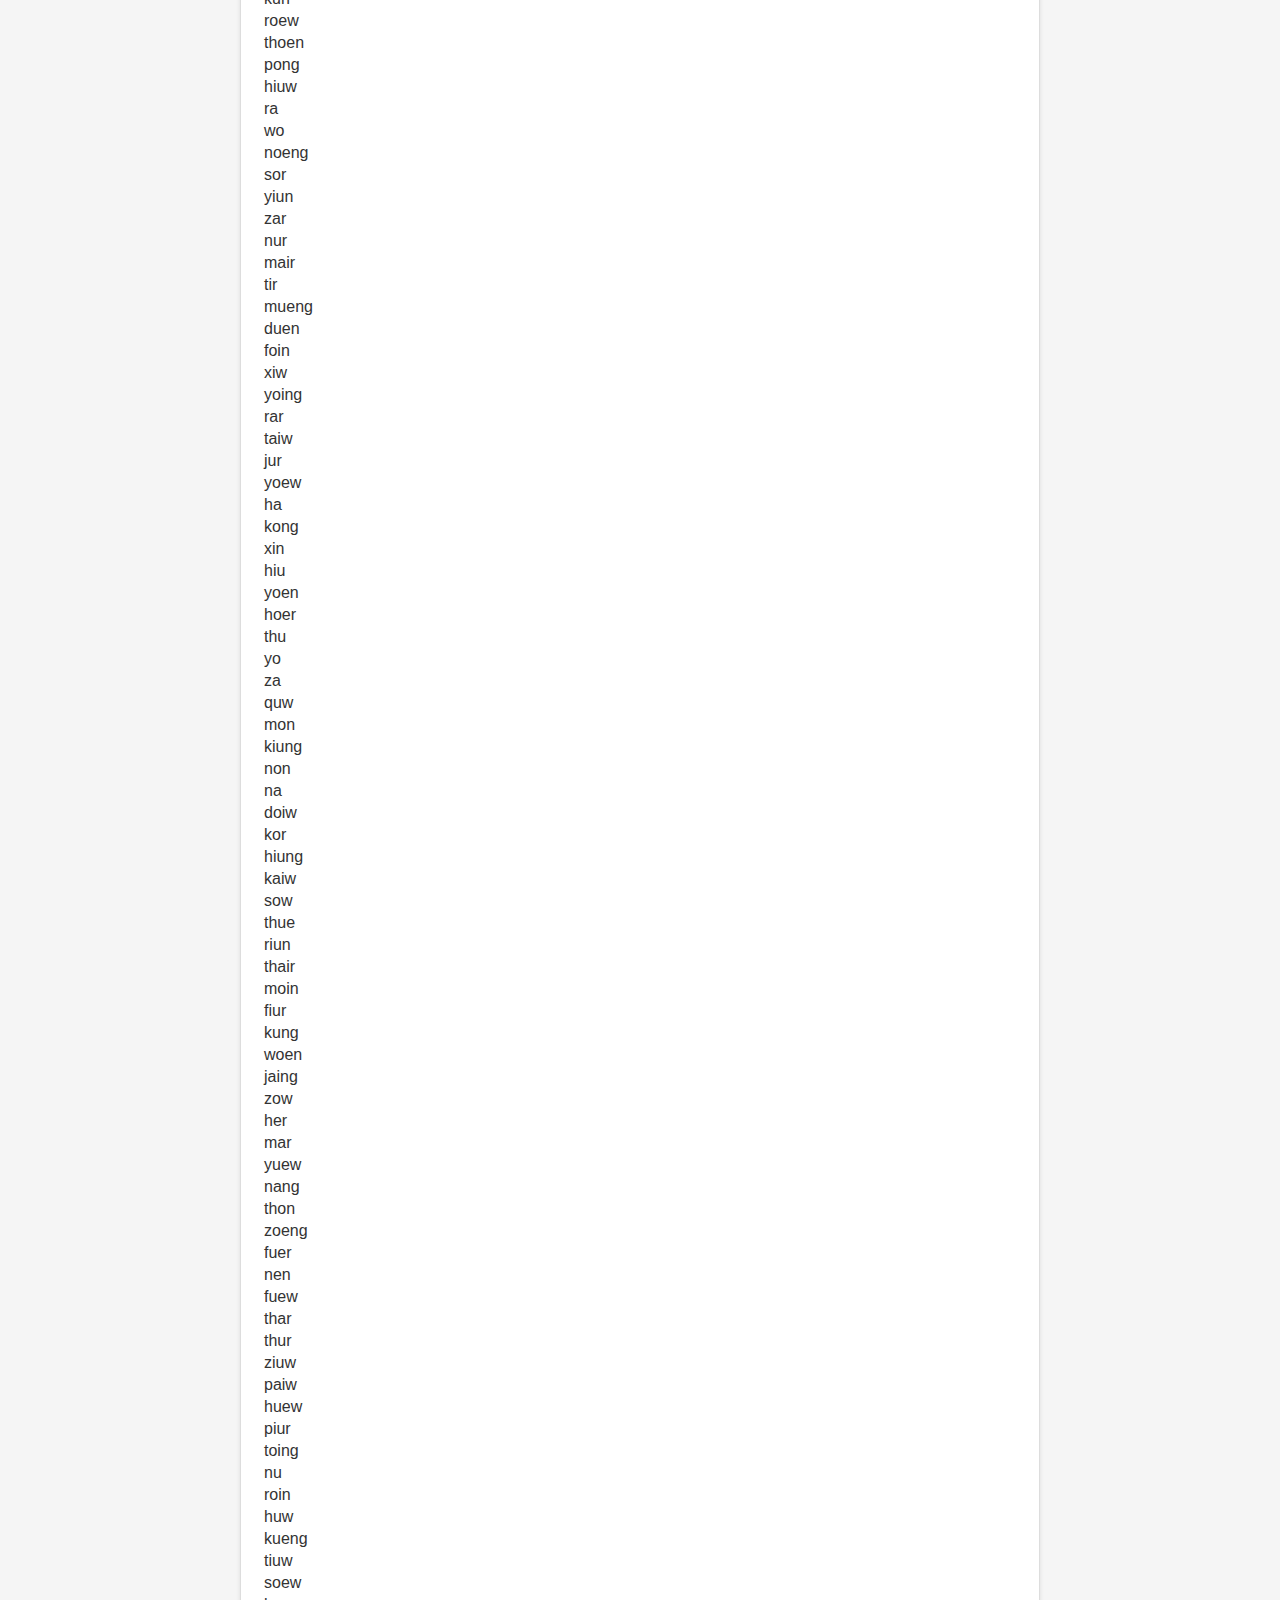
==== commit 87c0f20b: "Add files via upload" ====
--- a/index.html
+++ b/index.html
@@ -39,6 +39,8 @@
     </div>
     <div class="content" style="font-size: large;">
         <br>
+
+        <p>Be aware of possibly incorect, contradictory, or incomprehensible information, this website's contents were taken from the old Miraheze wiki which housed the conlang. It is over a year old, and I (the creator) don't even remember why I wrote some things! Your choices are, (1) email me (see the bottom of the index for the address), or (2) trust your gut and potentially be ungrammatical.</p><br>
 
         <div class="wikibox">
             <h1 style="text-align: center;">
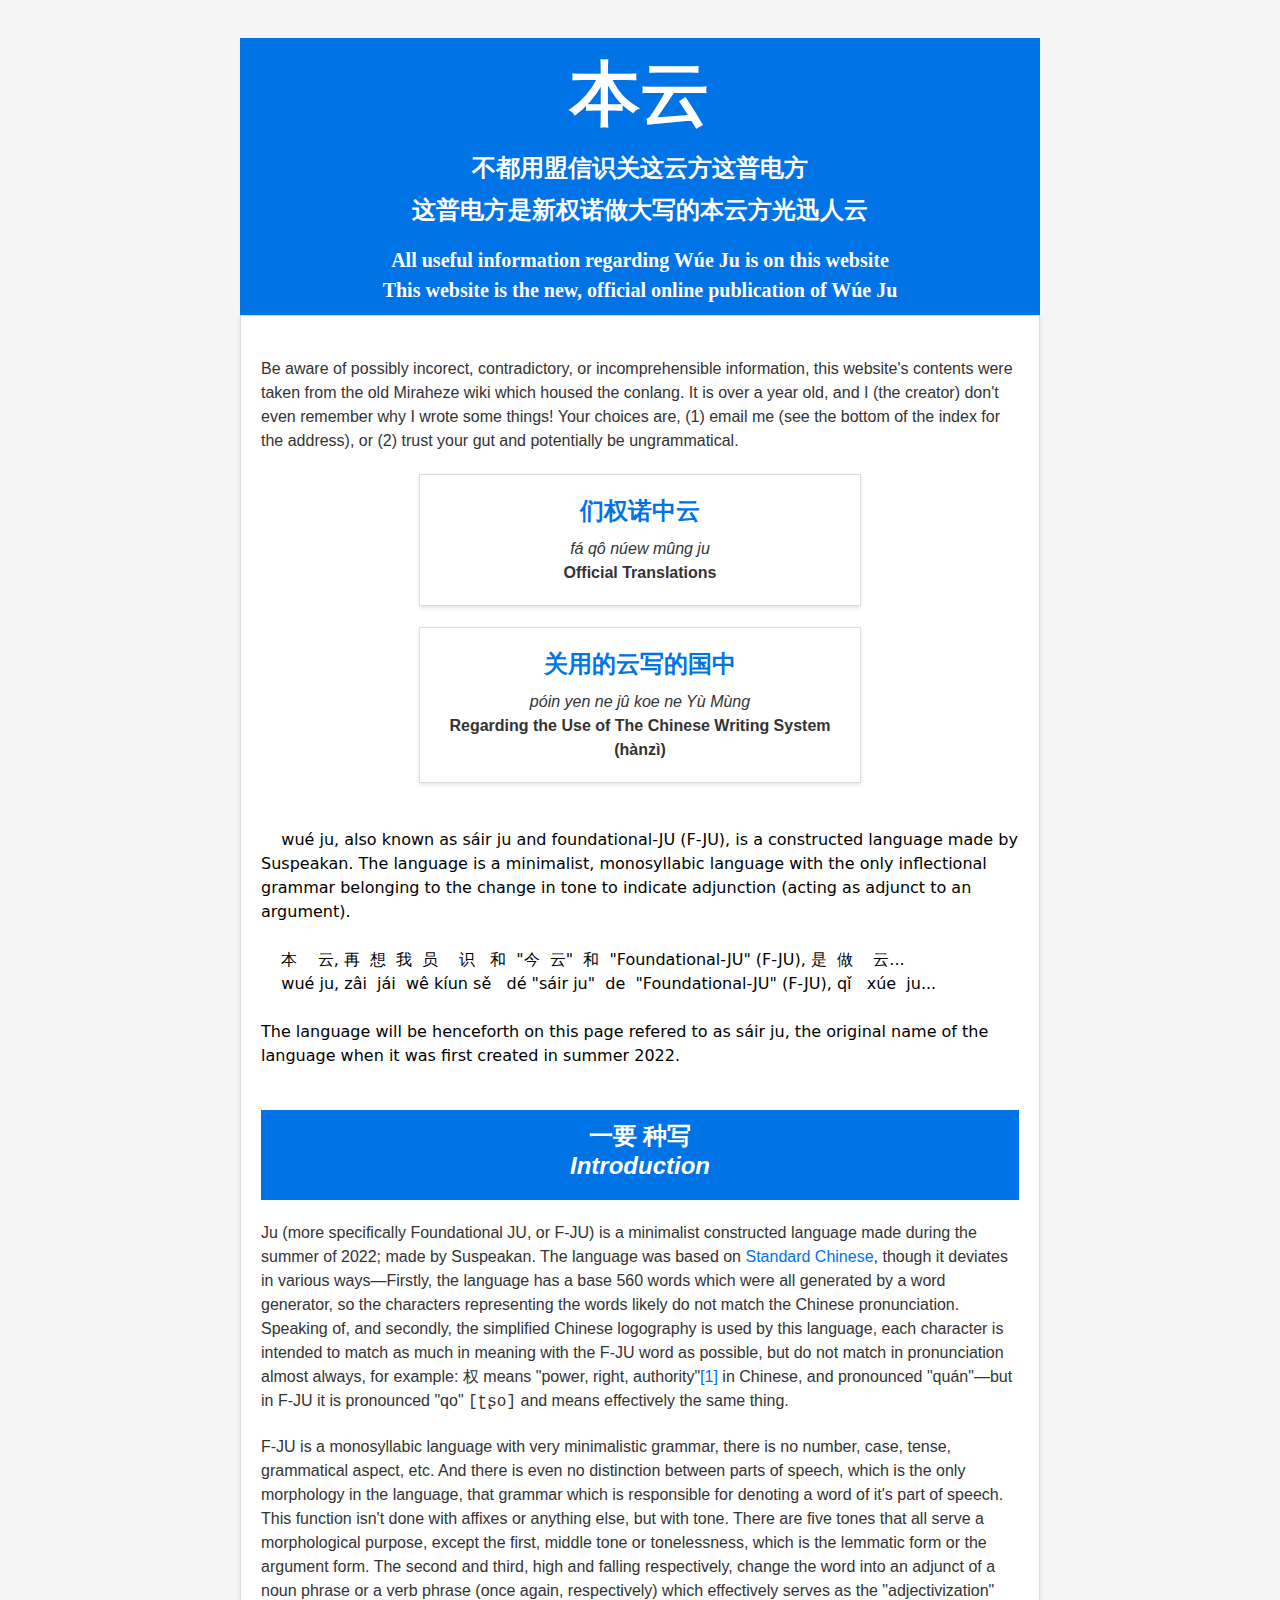
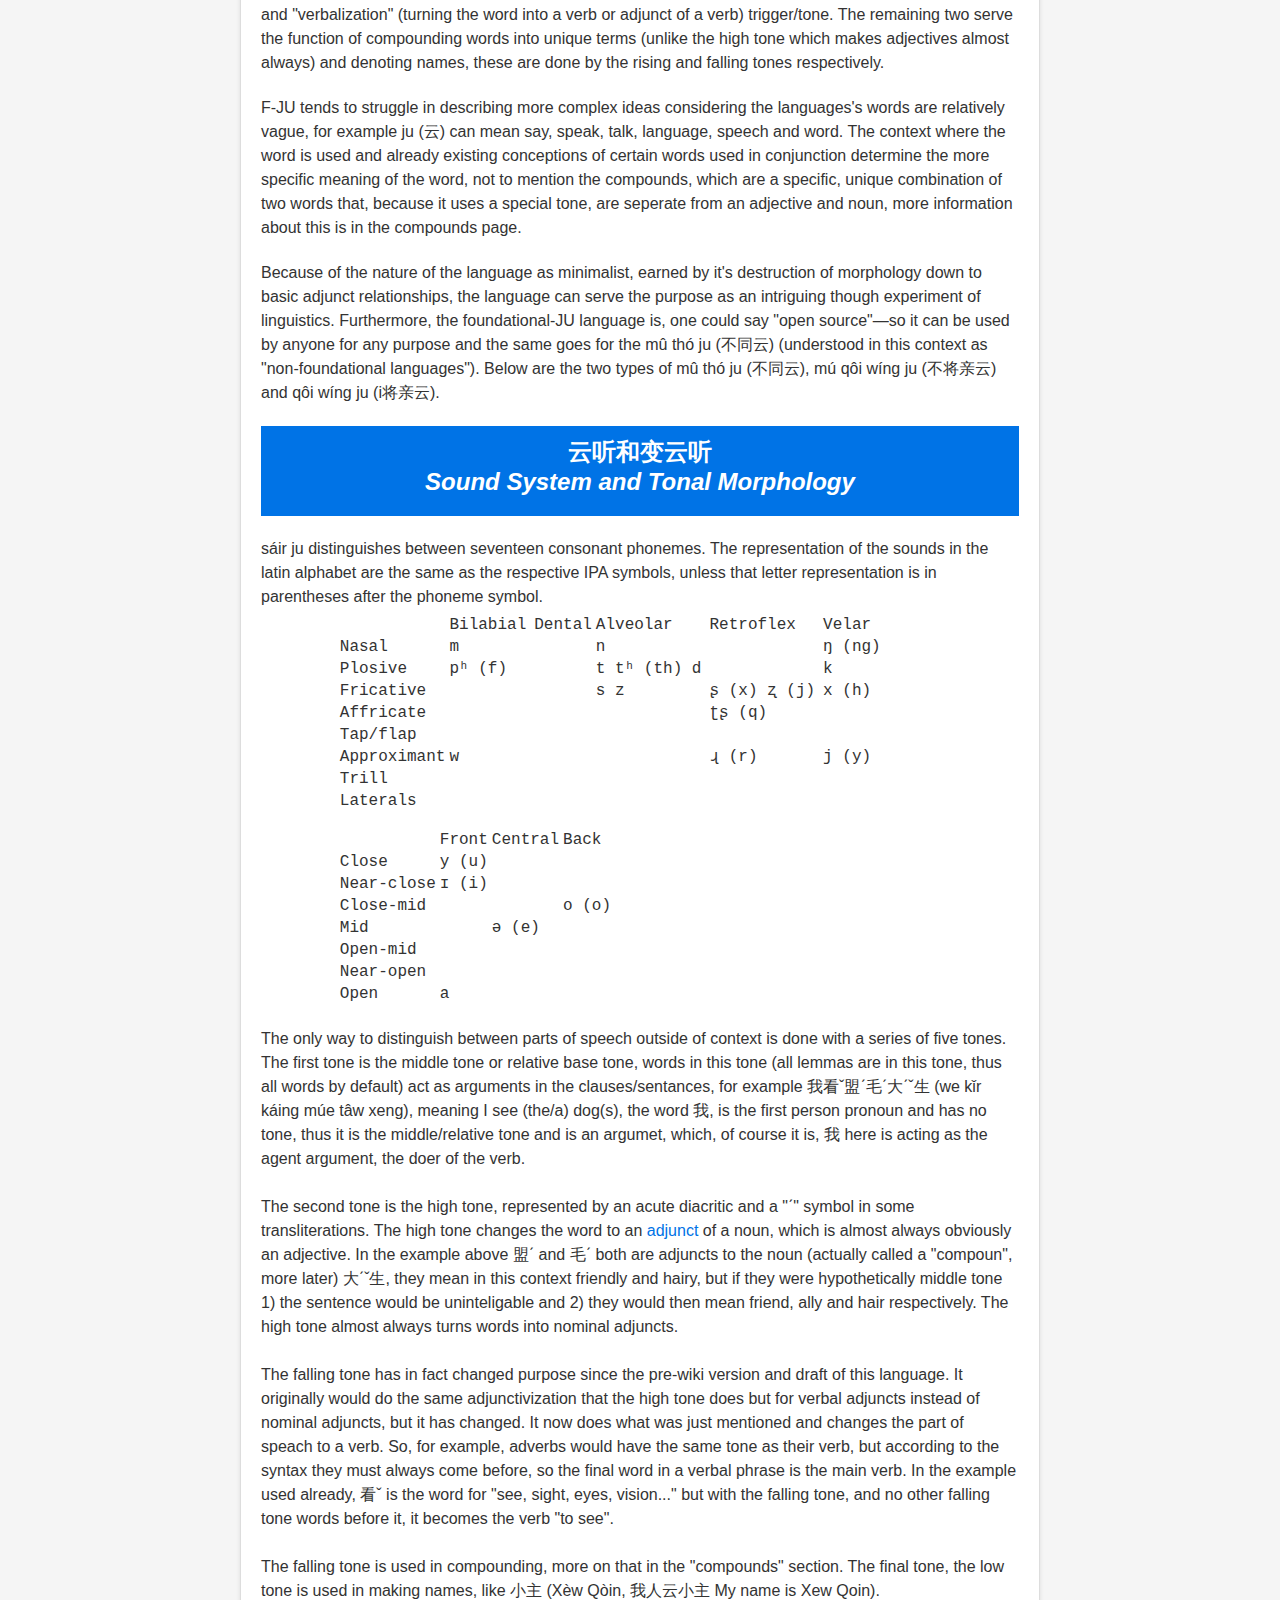
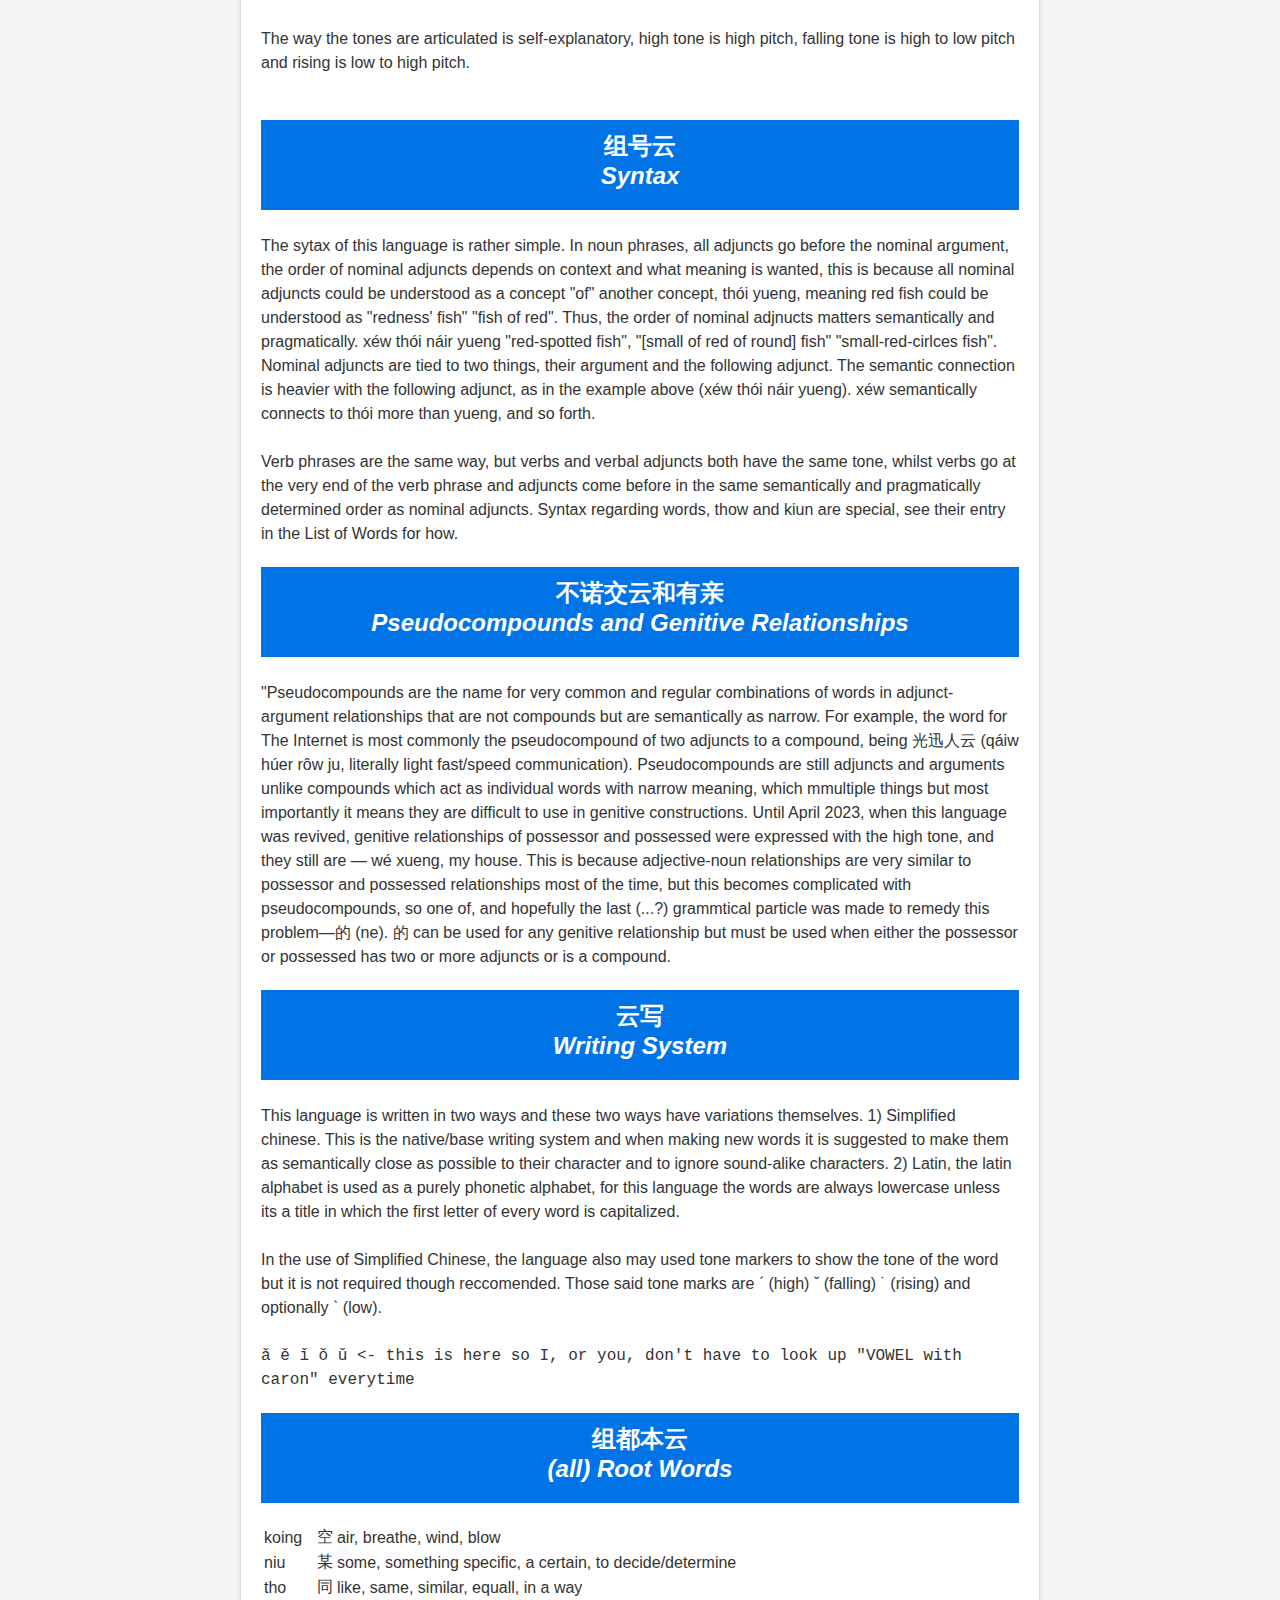
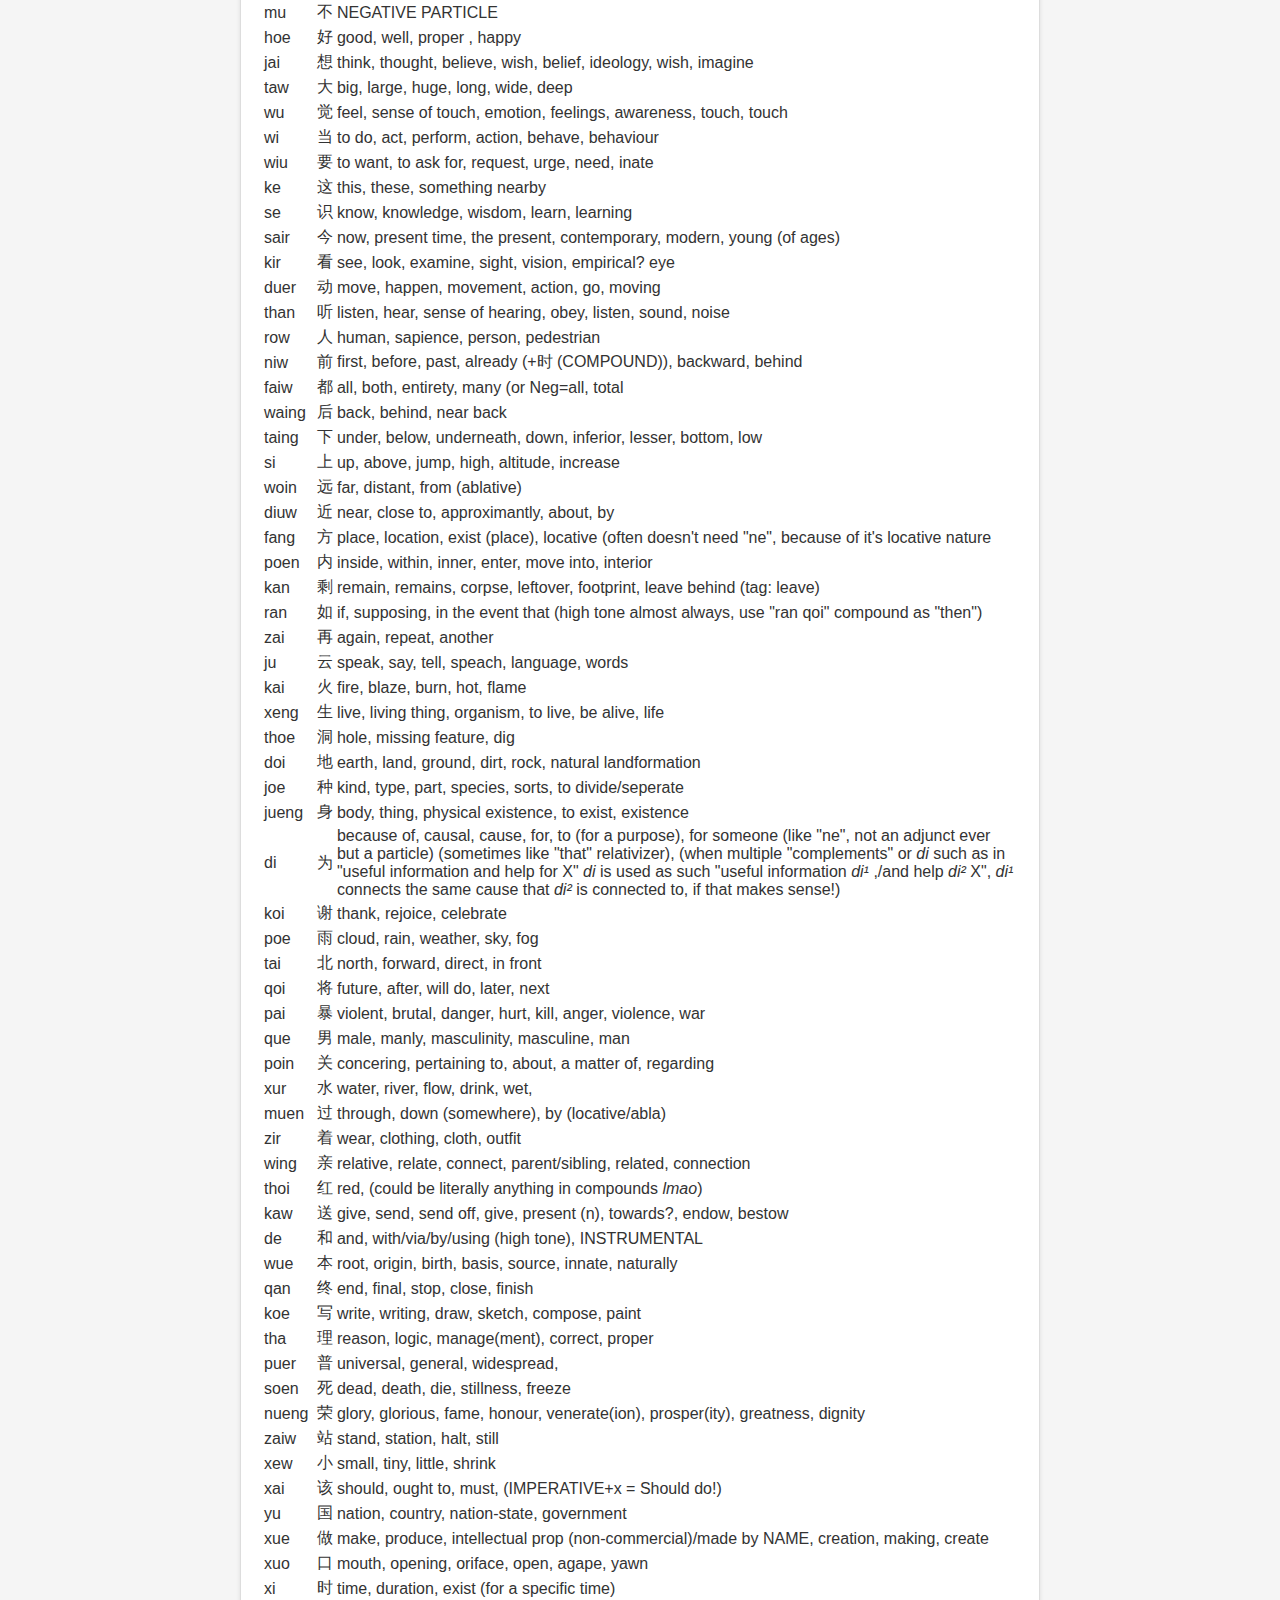
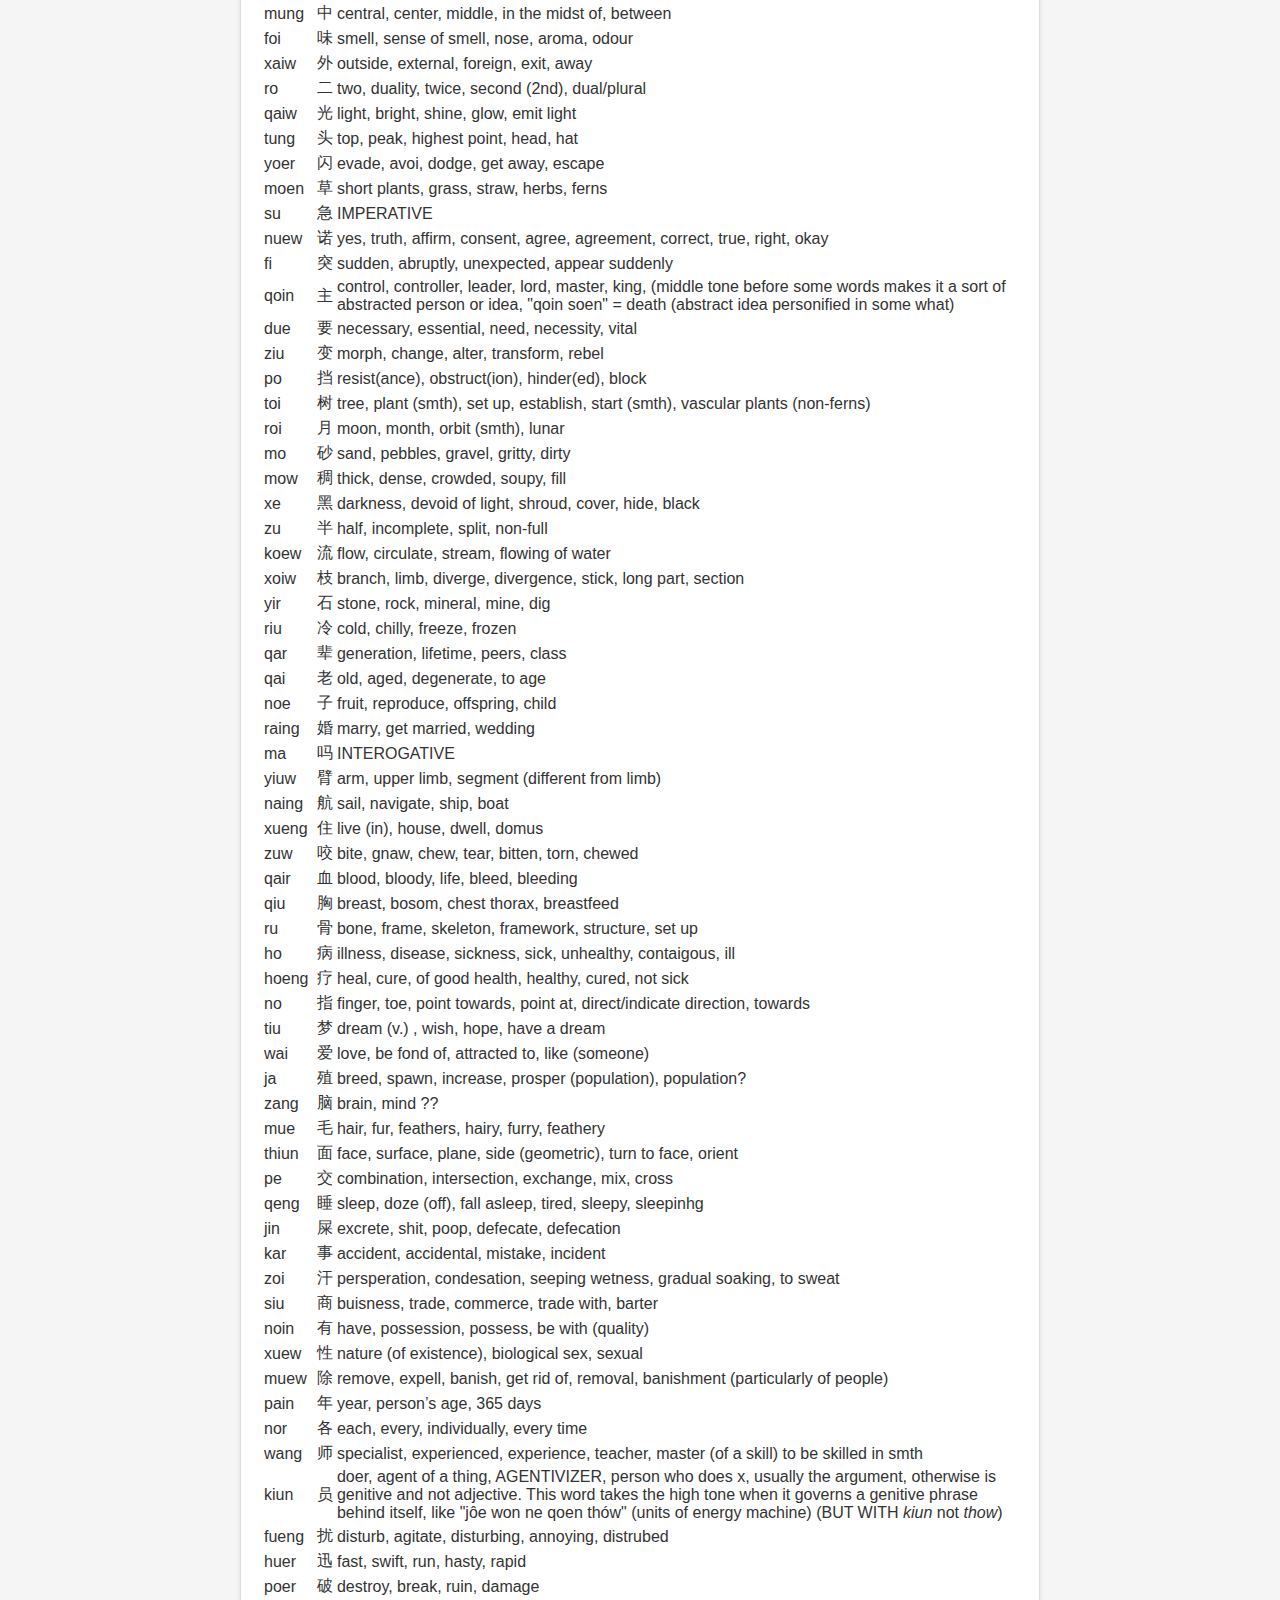
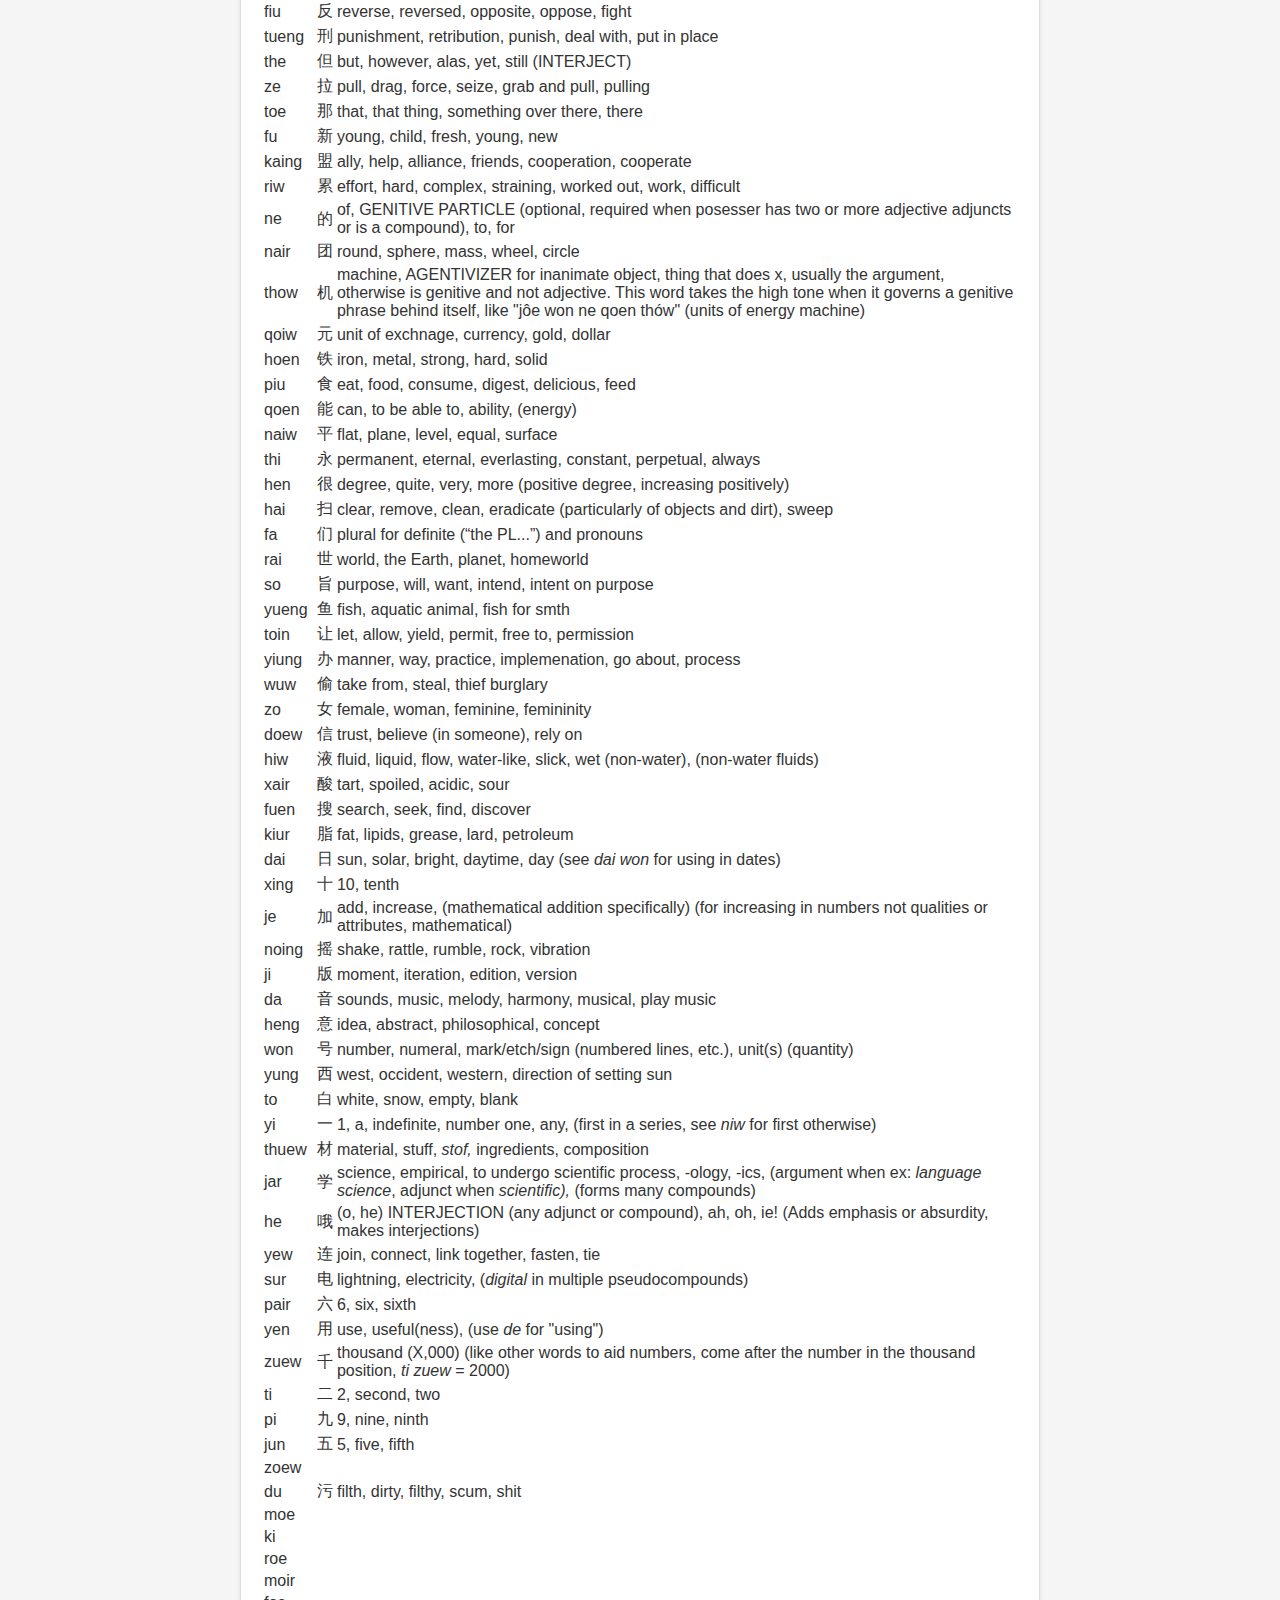
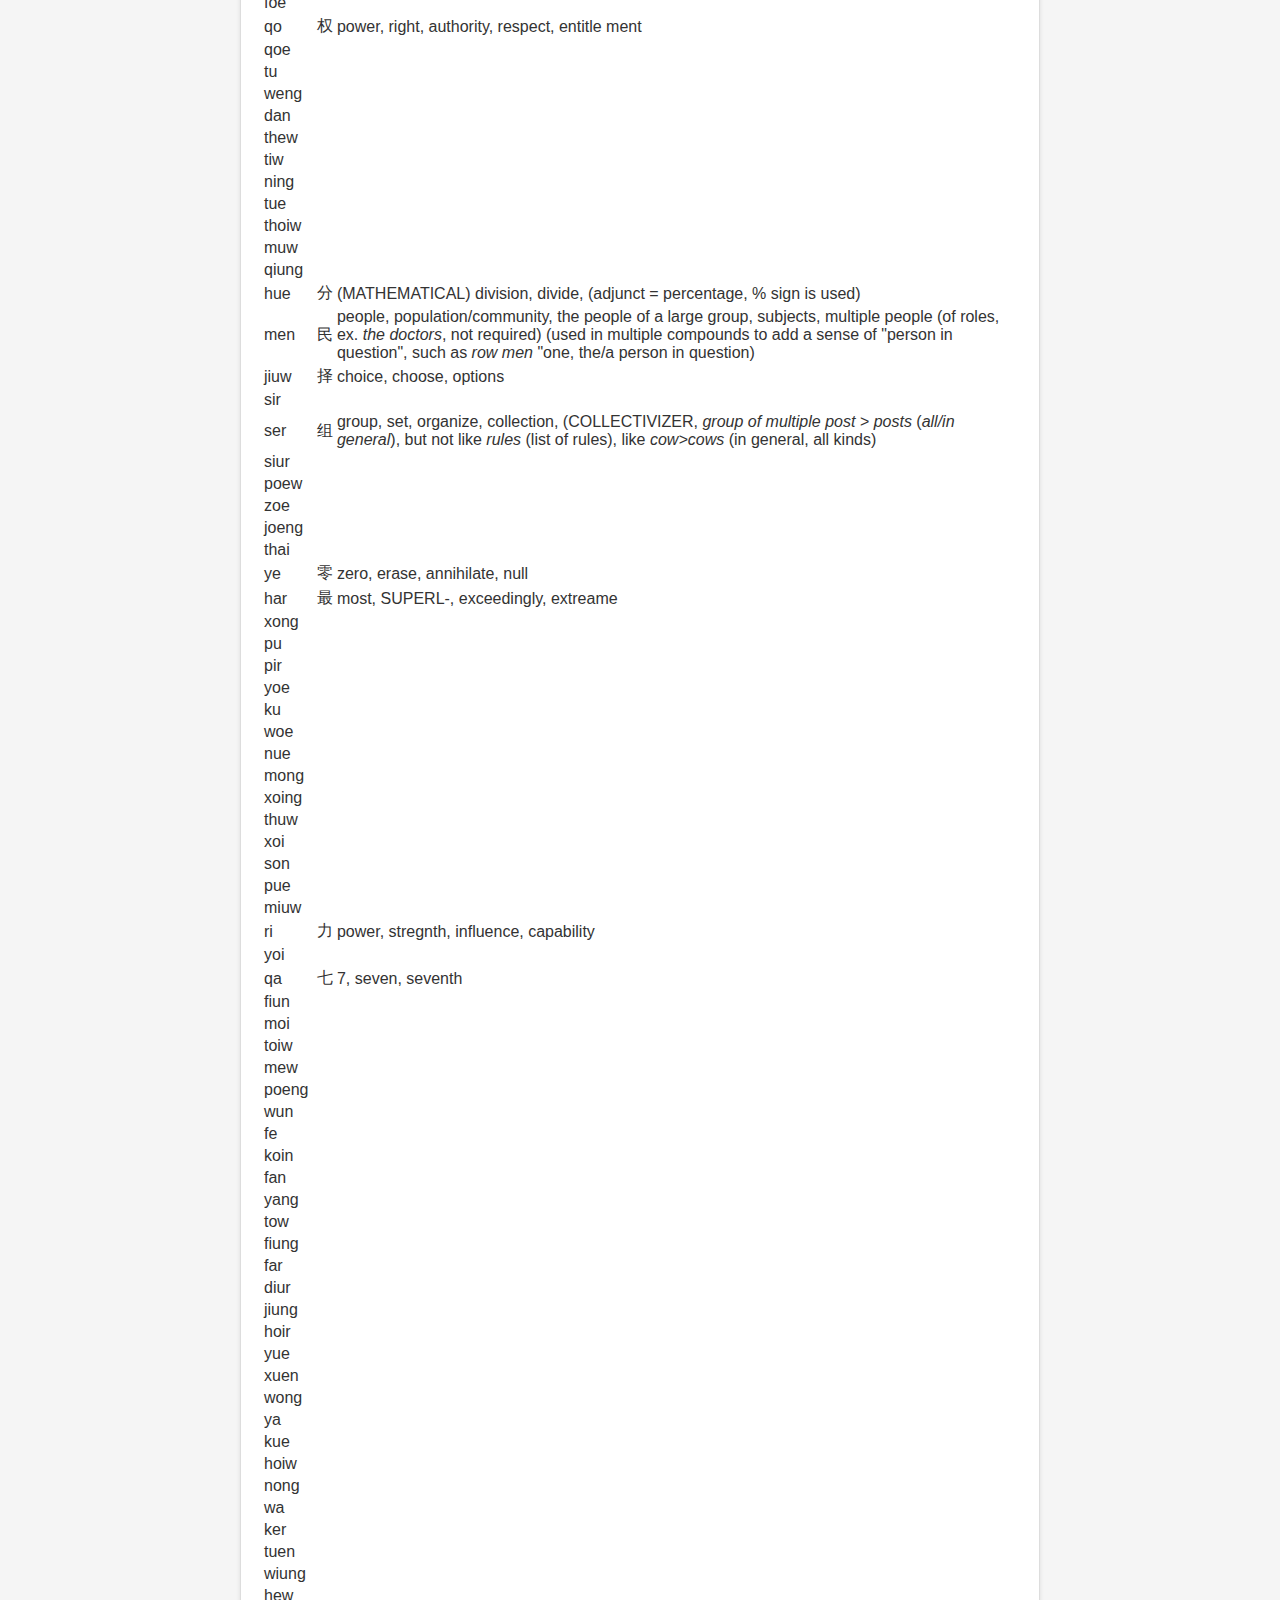
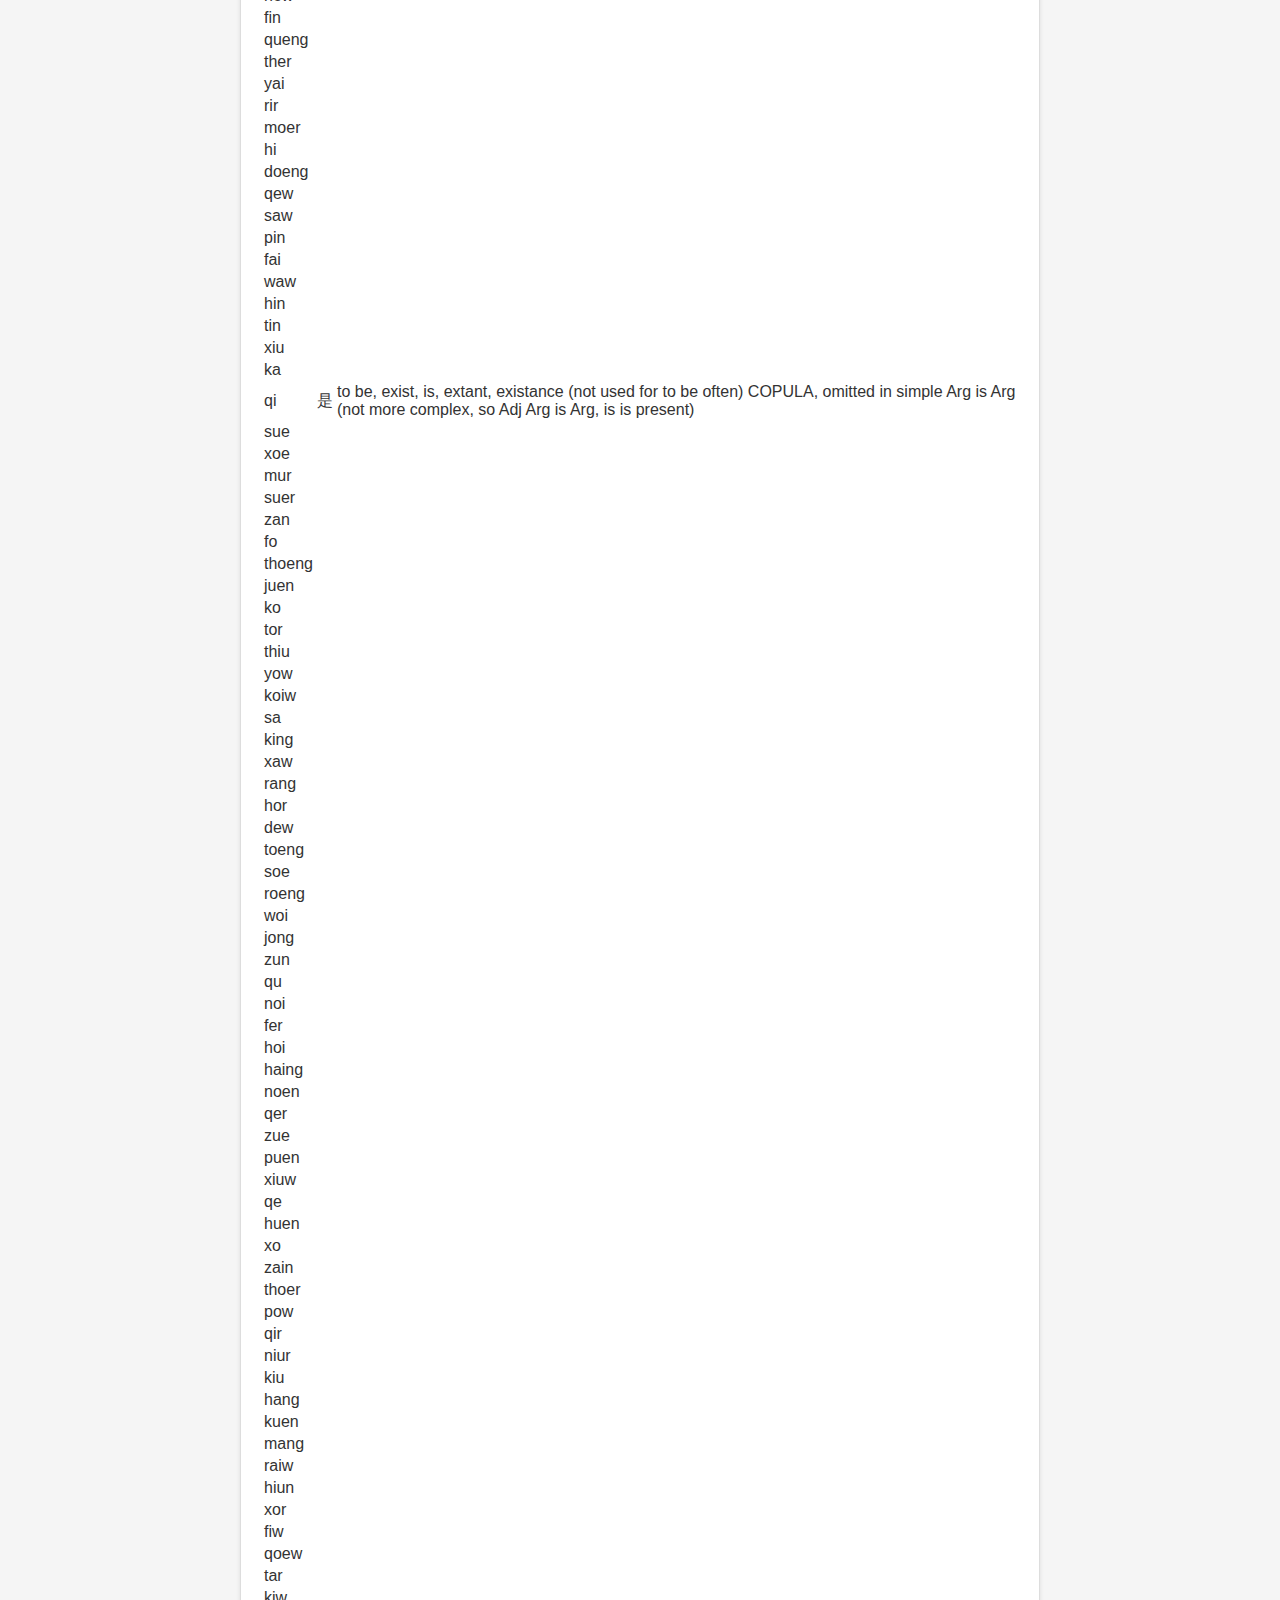
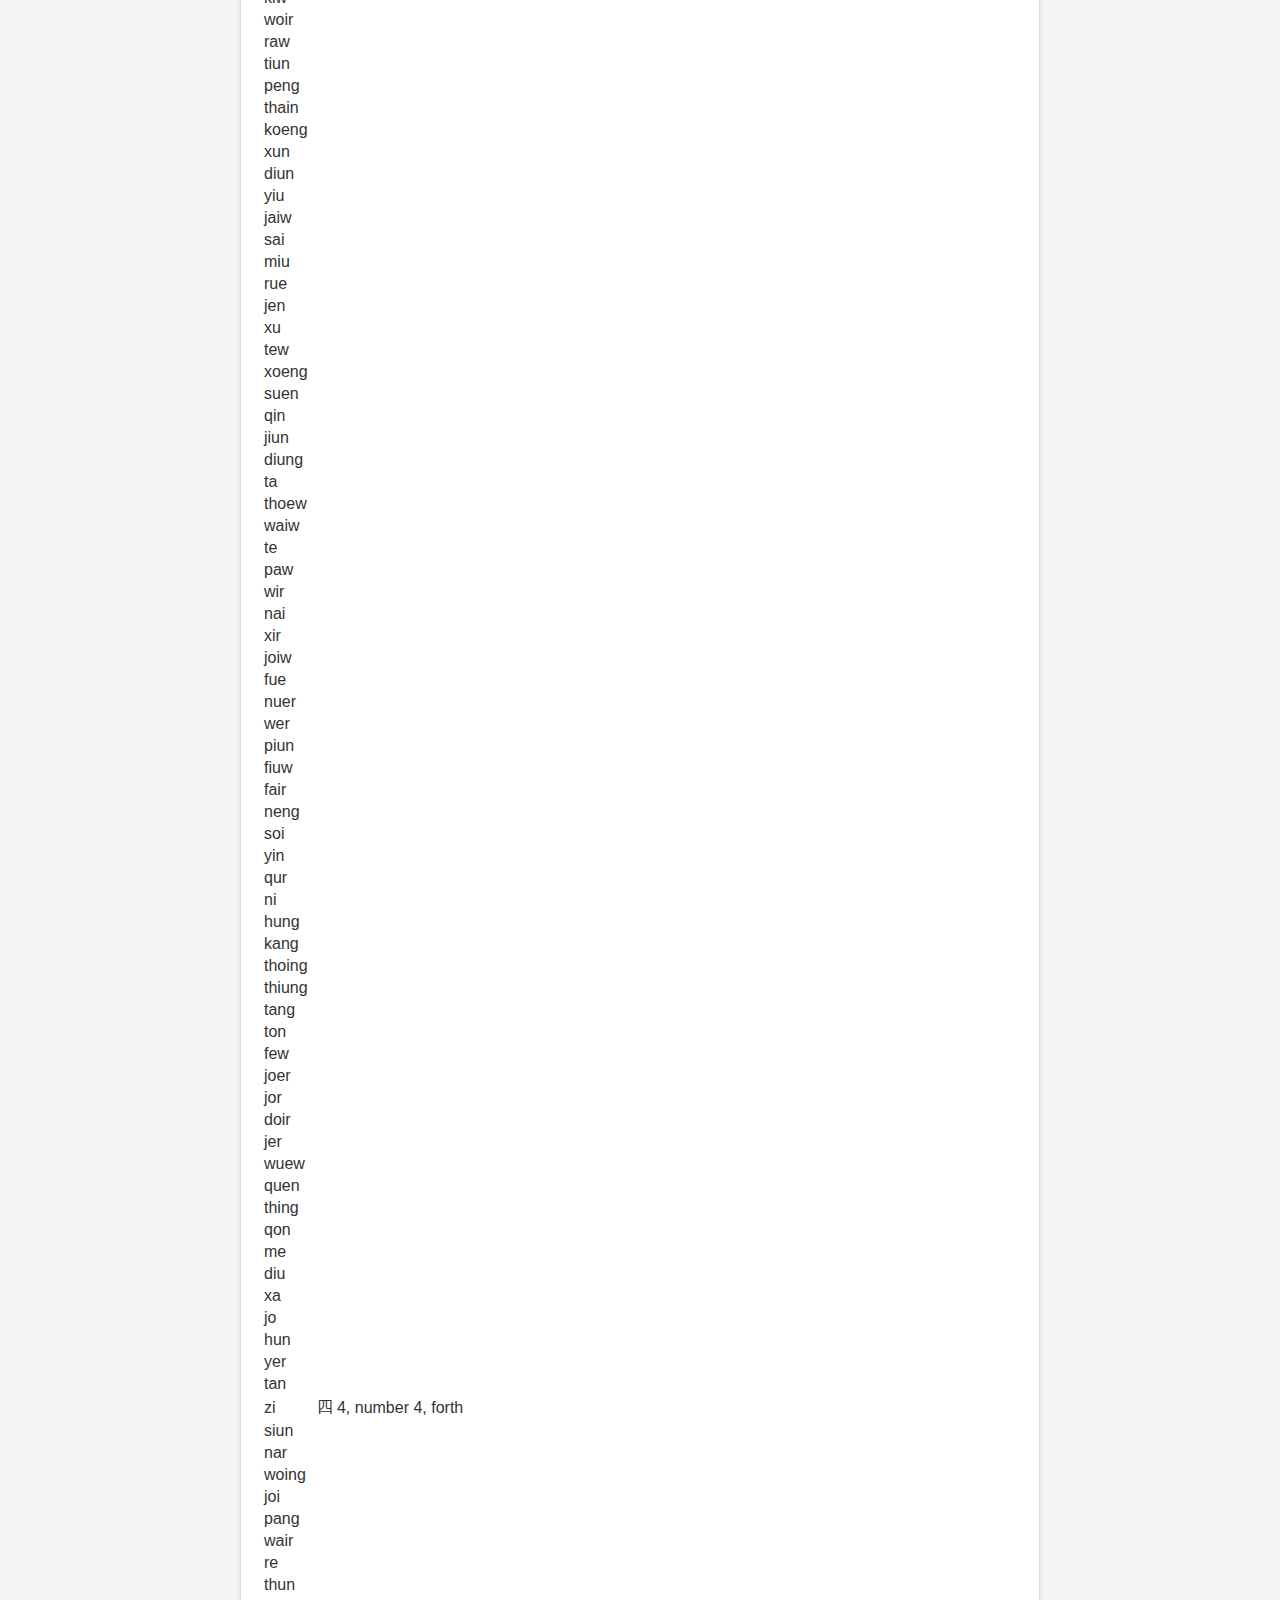
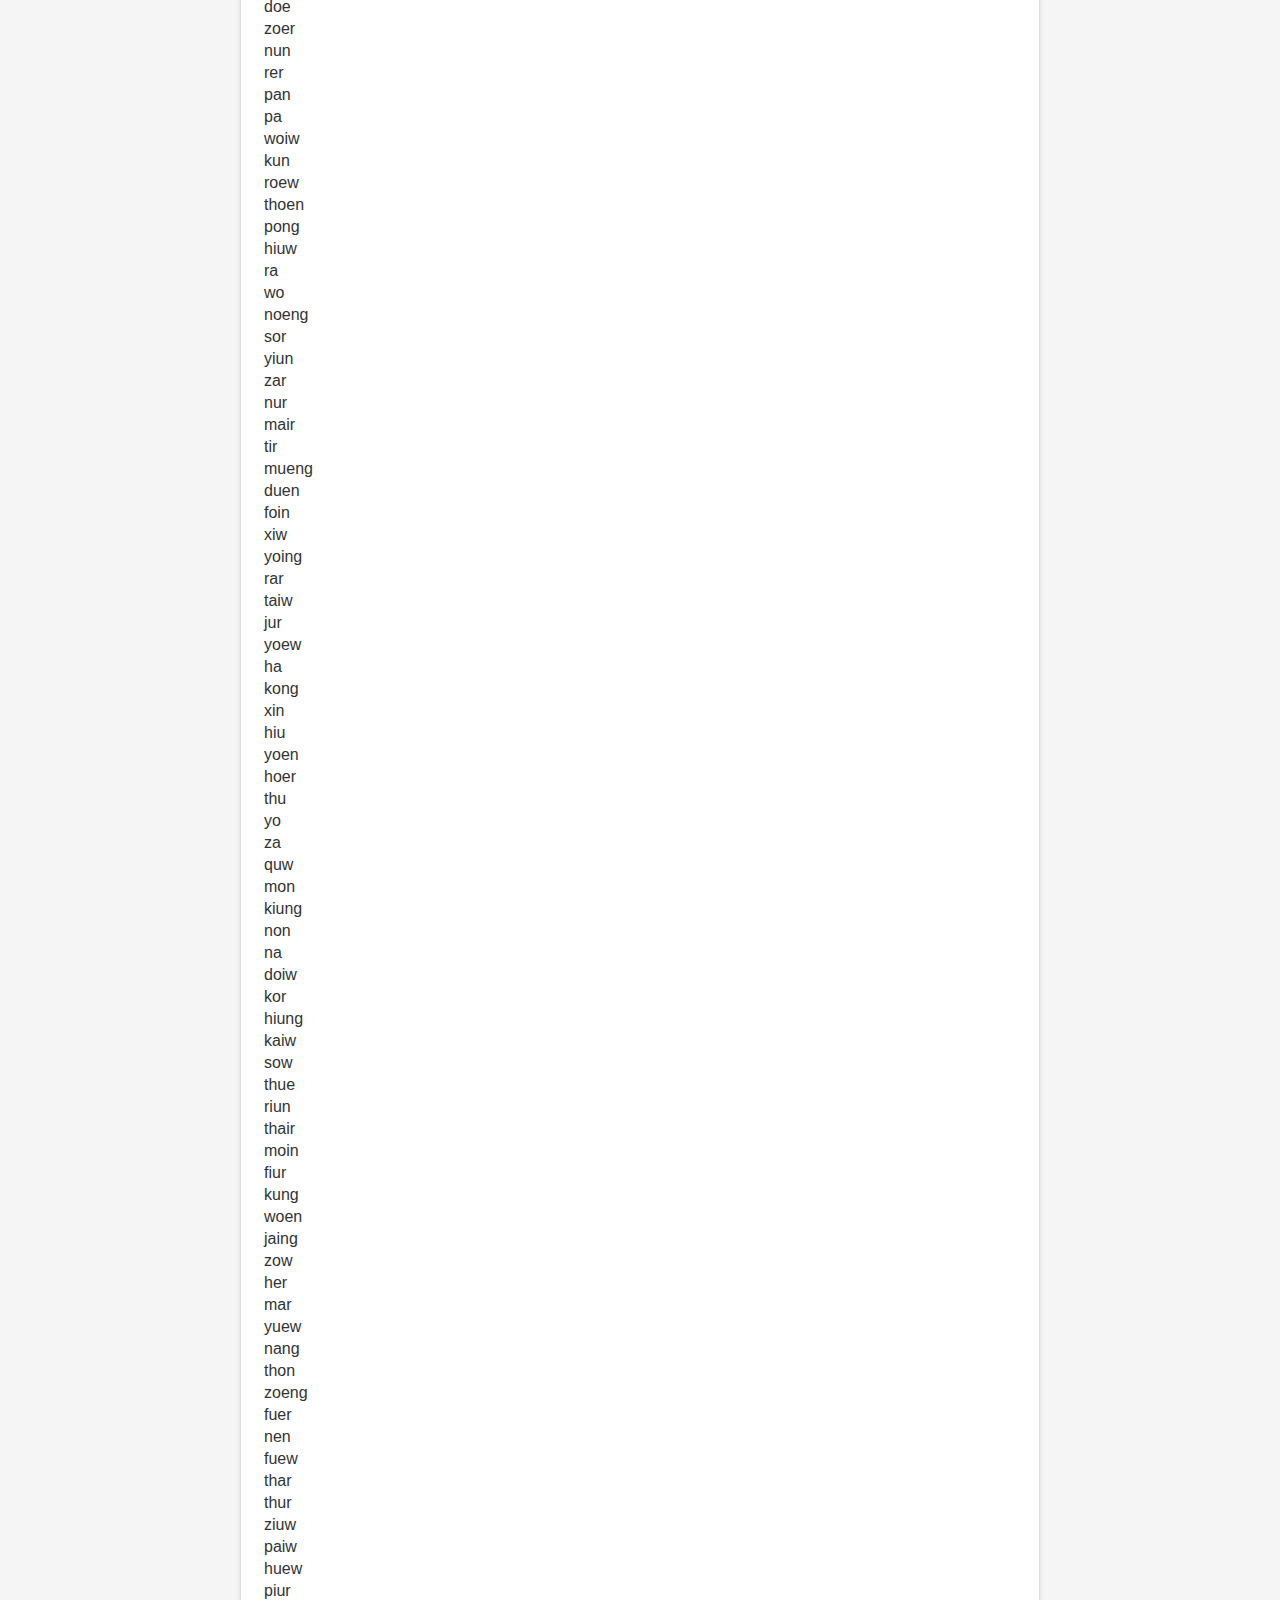
==== commit 294b8545: "Add files via upload" ====
--- a/index.html
+++ b/index.html
@@ -47,6 +47,13 @@
                 <a href="trnsl.html">们权诺中云</a>
             </h1>
             <p style="text-align: center;"><i>fá qô núew mûng ju </i><br> <b>Official Translations</b></p>
+        </div>
+        <br>
+        <div class="wikibox">
+            <h1 style="text-align: center;">
+                <a href="han.html">关用的云写的国中</a>
+            </h1>
+            <p style="text-align: center;"><i>póin yen ne jû koe ne Yù Mùng</i><br> <b>Regarding the Use of The Chinese Writing System (hànzì)</b></p>
         </div>
 
         <br>
@@ -672,7 +679,7 @@
         </td>
         <td>亲
         </td>
-        <td colspan="4">relative, relate, connect, parent/sibling, related
+        <td colspan="4">relative, relate, connect, parent/sibling, related, connection
         </td></tr>
         <tr>
         <td>thoi
@@ -1554,7 +1561,7 @@
         </td>
         <td>连
         </td>
-        <td>join, connect, link together, (v.adjunct <i>with/along with/together</i>, s-transfer to <i>row</i> meaning <i>together with</i>(people))
+        <td>join, connect, link together, fasten, tie
         </td></tr>
         <tr>
         <td>sur
@@ -4529,6 +4536,16 @@
     <td>sur naing
     </td>
     <td>digital navigation, search, index/navigate digitally (v.)
+    </td>
+    <tr>
+        <td>hoen thow
+        </td>
+        <td>machine, mechanical
+        </td>
+    <tr>
+        <td>ru se
+        </td>
+        <td>philosophy, "structural" knowledge, "system of knowledge".
     </td>
 <!--
     <tr>
